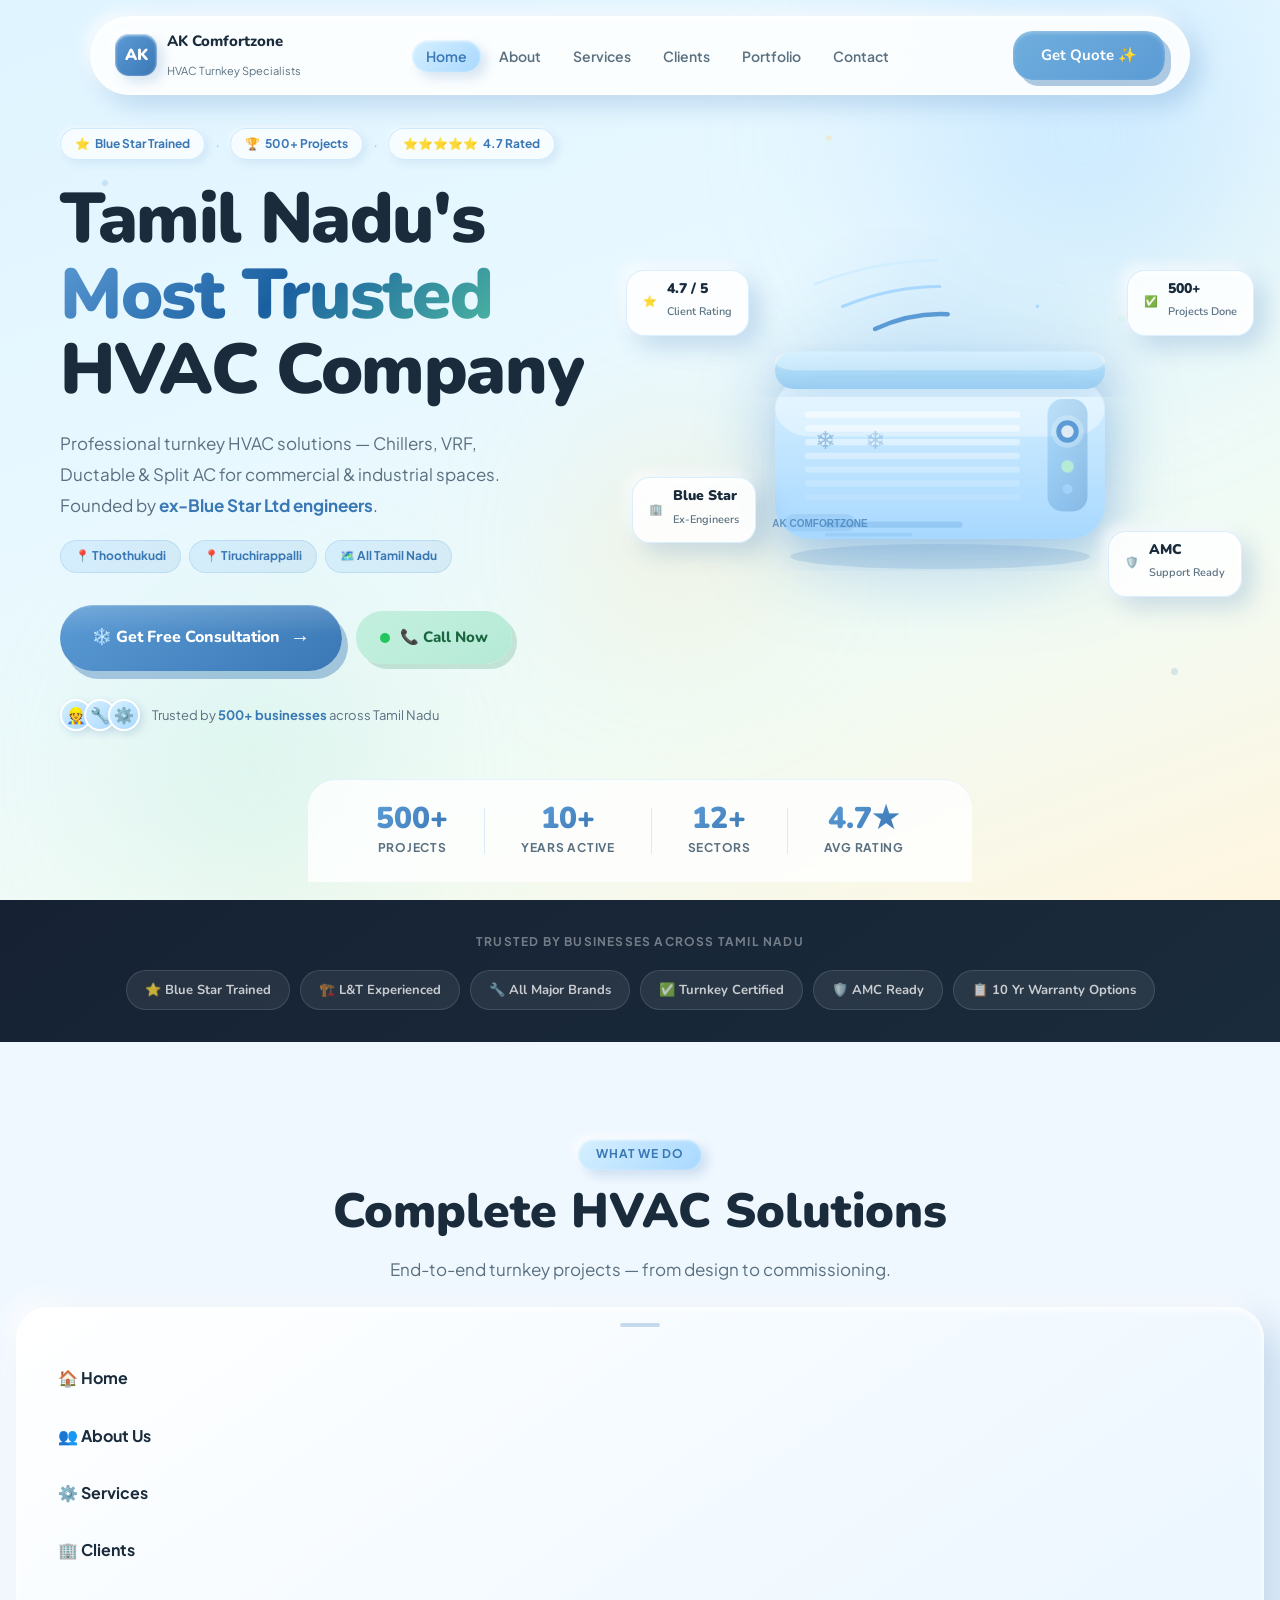
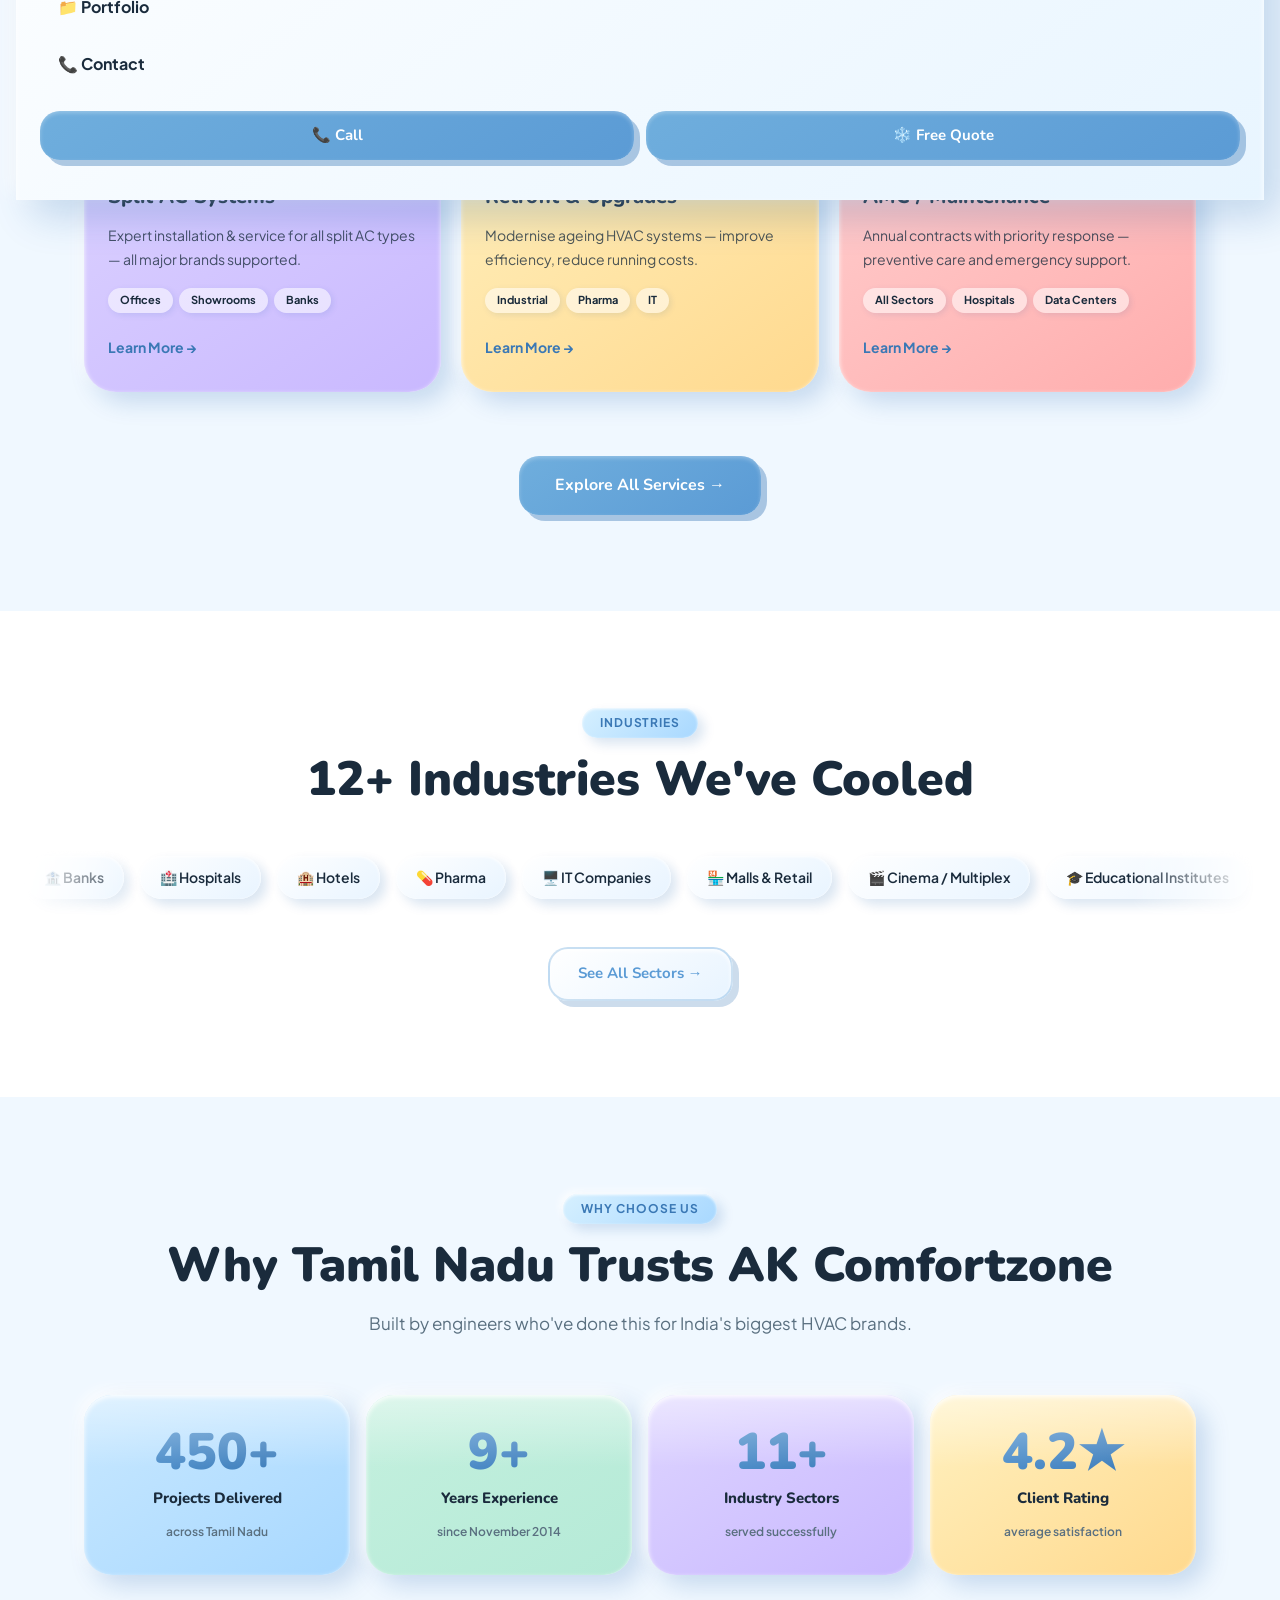
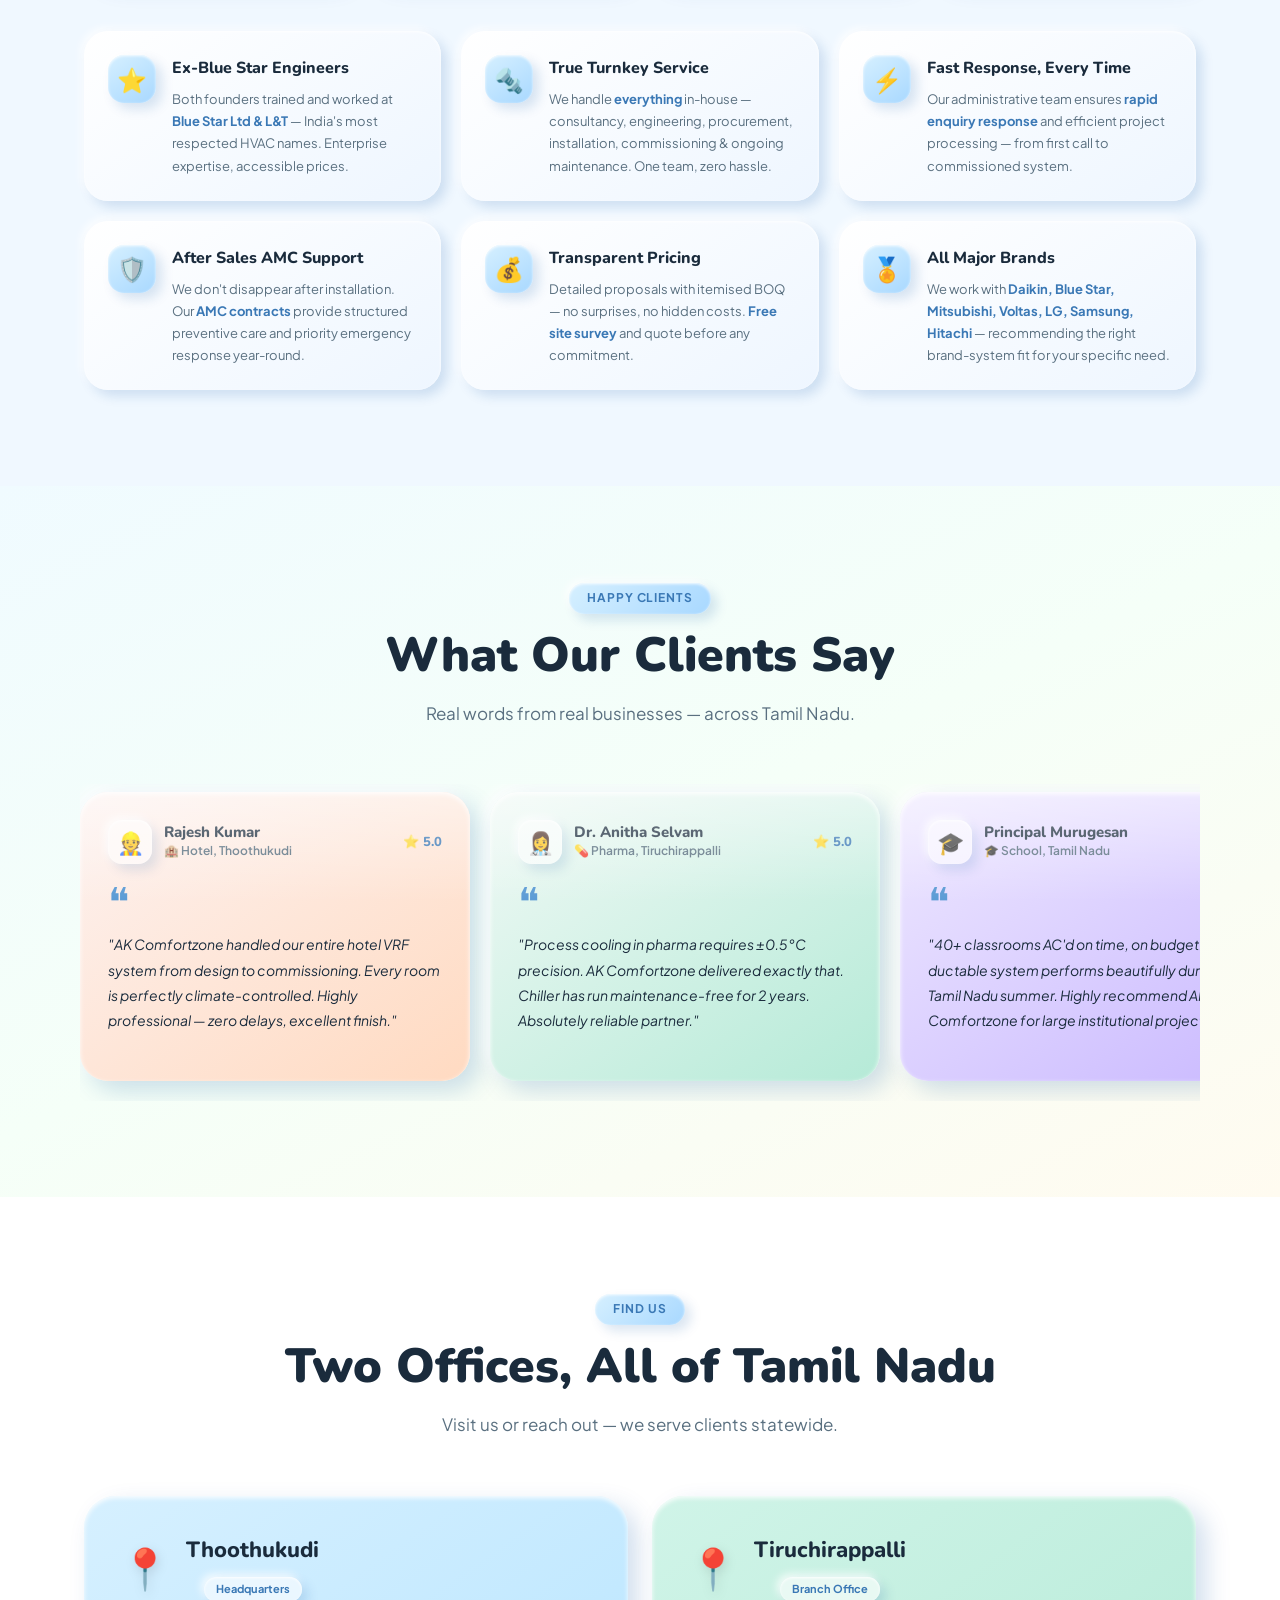
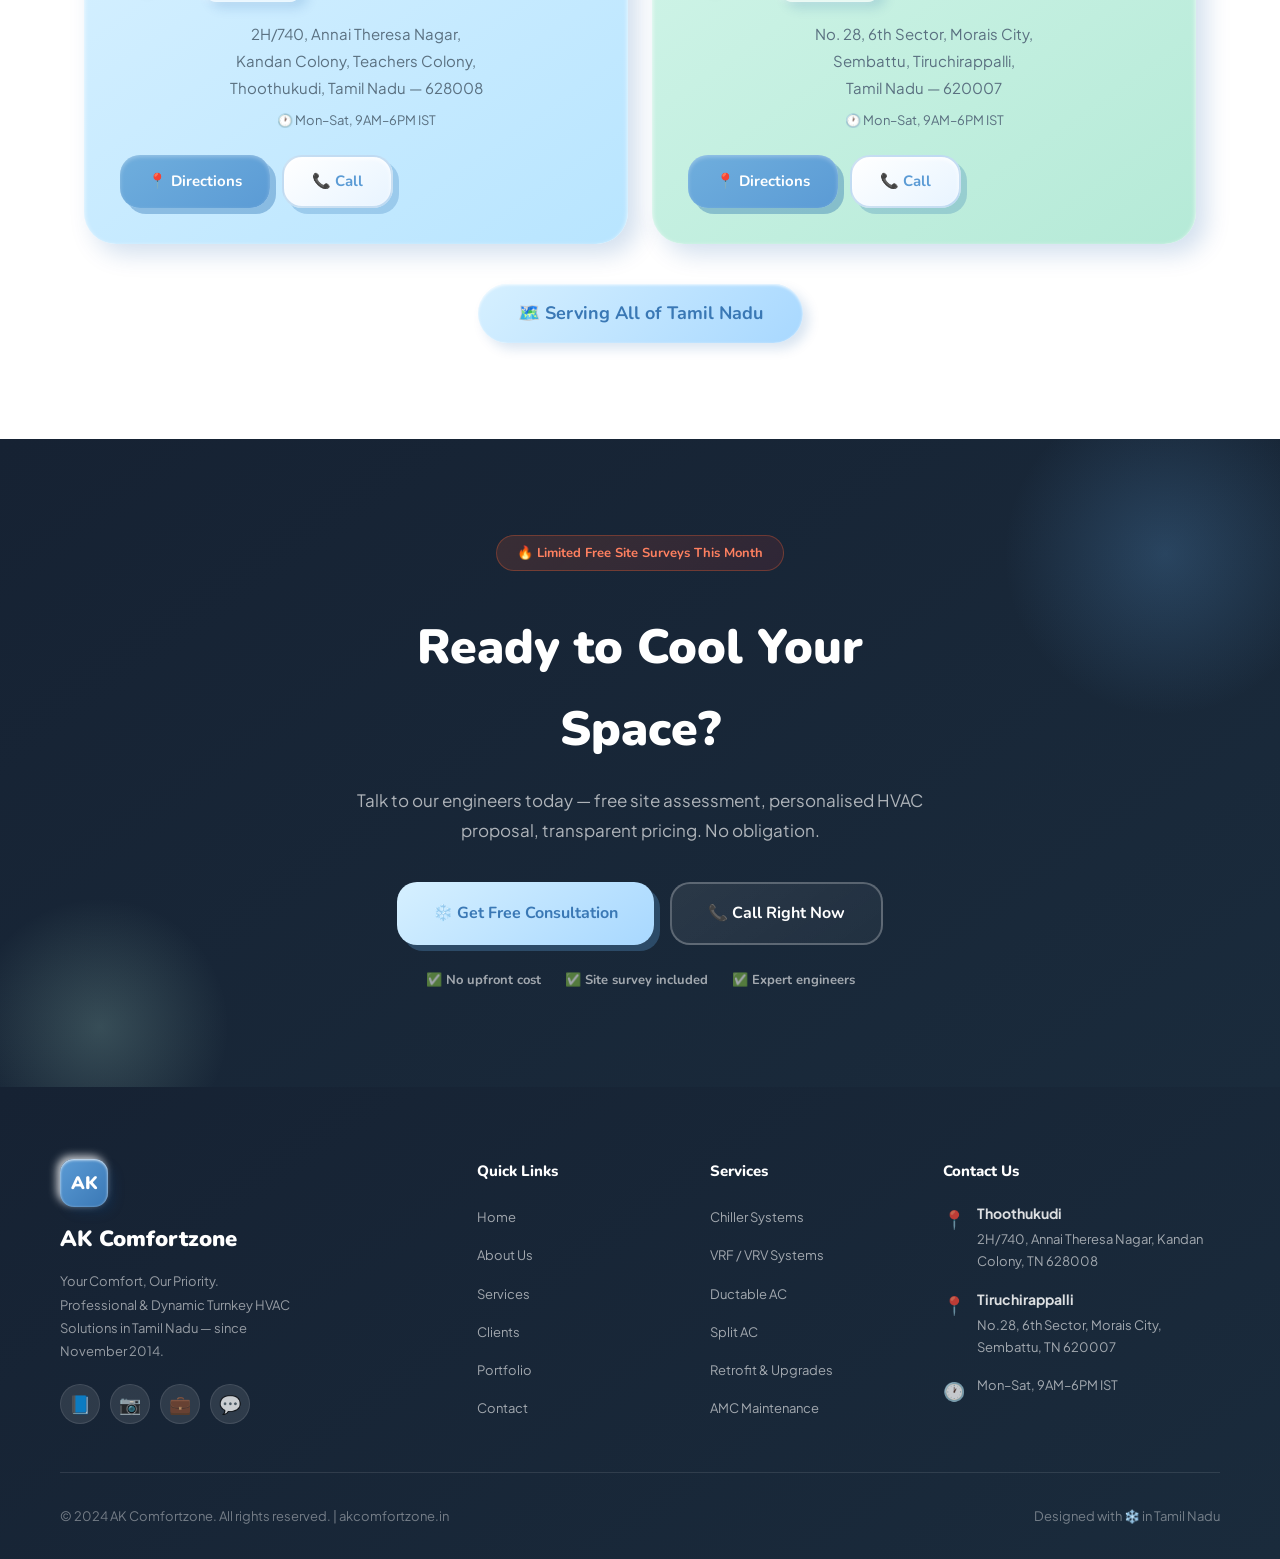
==== index.html @ 8f6b6464 "Initial commit - AK Comfort Zone website" ====
<!DOCTYPE html>
<html lang="en">
<head>
  <meta charset="UTF-8"/>
  <meta name="viewport" content="width=device-width, initial-scale=1.0"/>
  <meta name="description" content="AK Comfortzone — Tamil Nadu's #1 HVAC turnkey specialists. VRF, Chillers, Ductable & Split AC. Founded by ex-Blue Star engineers. 500+ projects, 4.7★ rated."/>
  <meta name="keywords" content="HVAC, VRF, Chiller, Ductable AC, Split AC, Turnkey HVAC, Tamil Nadu, Thoothukudi, Tiruchirappalli, AK Comfortzone"/>
  <meta name="robots" content="index, follow"/>
  <meta property="og:title" content="AK Comfortzone — Tamil Nadu's #1 HVAC Turnkey Specialists"/>
  <meta property="og:description" content="500+ projects, ex-Blue Star engineers, 4.7★ rated. VRF, Chillers, Ductable & Split AC across Tamil Nadu."/>
  <meta property="og:type" content="website"/>
  <title>AK Comfortzone — Your Comfort, Our Priority | HVAC Specialists Tamil Nadu</title>
  <link rel="icon" type="image/png" href="assets/favicon.png"/>
  <link rel="apple-touch-icon" href="assets/favicon.png"/>
  <link rel="preconnect" href="https://fonts.googleapis.com"/>
  <link rel="preconnect" href="https://fonts.gstatic.com" crossorigin/>
  <link href="https://fonts.googleapis.com/css2?family=Nunito:wght@700;800;900&family=Plus+Jakarta+Sans:wght@400;500;600;700&display=swap" rel="stylesheet"/>
  <link rel="stylesheet" href="css/clay.css"/>
  <link rel="stylesheet" href="css/animations.css"/>
  <link rel="stylesheet" href="css/style.css"/>
  <link rel="stylesheet" href="css/home.css"/>
</head>
<body style="overflow-x:hidden;">

<!-- ══════════════════════════════════════════
     MOBILE STICKY CTA BAR (bottom)
════════════════════════════════════════════ -->
<div class="sticky-cta-bar" id="stickyCTABar" aria-label="Quick contact options">
  <a href="tel:+919876543210" class="sticky-btn sticky-call" id="sticky-call">
    <span class="sticky-btn-icon">📞</span>
    <span class="sticky-btn-text">Call Now</span>
  </a>
  <a href="https://wa.me/918754424085" target="_blank" rel="noopener" class="sticky-btn sticky-whatsapp" id="sticky-wa">
    <span class="sticky-btn-icon">💬</span>
    <span class="sticky-btn-text">WhatsApp</span>
  </a>
  <a href="contact.html" class="sticky-btn sticky-quote" id="sticky-quote">
    <span class="sticky-btn-icon">❄️</span>
    <span class="sticky-btn-text">Free Quote</span>
  </a>
</div>

<!-- DRAWER OVERLAY -->
<div id="drawerOverlay" style="display:none;position:fixed;inset:0;background:rgba(0,0,0,0.45);backdrop-filter:blur(4px);z-index:998;"></div>

<!-- MOBILE DRAWER -->
<div id="mobileDrawer" class="mobile-drawer" role="dialog" aria-modal="true" aria-label="Site navigation">
  <div class="drawer-handle"></div>
  <nav aria-label="Mobile navigation">
    <a href="index.html">🏠 Home</a>
    <a href="about.html">👥 About Us</a>
    <a href="services.html">⚙️ Services</a>
    <a href="clients.html">🏢 Clients</a>
    <a href="portfolio.html">📁 Portfolio</a>
    <a href="contact.html">📞 Contact</a>
  </nav>
  <div class="drawer-cta-row">
    <a href="tel:+919876543210" class="clay-btn" style="flex:1;justify-content:center;">📞 Call</a>
    <a href="contact.html" class="clay-btn clay-btn-primary" style="flex:1;justify-content:center;">❄️ Free Quote</a>
  </div>
</div>

<!-- NAVBAR -->
<header role="banner">
  <nav id="navbar" aria-label="Main navigation">
    <a href="index.html" class="nav-logo" aria-label="AK Comfortzone Home">
      <div class="nav-logo-mark" aria-hidden="true">AK</div>
      <div class="nav-logo-text">
        <strong>AK Comfortzone</strong>
        <span>HVAC Turnkey Specialists</span>
      </div>
    </a>
    <ul class="nav-links" role="list">
      <li><a href="index.html" class="active">Home</a></li>
      <li><a href="about.html">About</a></li>
      <li><a href="services.html">Services</a></li>
      <li><a href="clients.html">Clients</a></li>
      <li><a href="portfolio.html">Portfolio</a></li>
      <li><a href="contact.html">Contact</a></li>
    </ul>
    <div class="nav-cta">
      <a href="tel:+919876543210" class="clay-btn clay-btn-outline nav-call-btn" id="nav-call-btn">📞 Call Us</a>
      <a href="contact.html" class="clay-btn" id="nav-quote-btn">Get Quote ✨</a>
      <button class="hamburger" id="hamburger" aria-label="Open navigation" aria-expanded="false">
        <span></span><span></span><span></span>
      </button>
    </div>
  </nav>
</header>

<main id="main-content">

<!-- ══════════════════════════════════════════
     HERO — Full Screen, High Impact
════════════════════════════════════════════ -->
<section id="hero" aria-labelledby="hero-heading">

  <!-- Animated gradient blobs -->
  <div class="hero-blobs" aria-hidden="true">
    <div class="hero-blob-1"></div>
    <div class="hero-blob-2"></div>
    <div class="hero-blob-3"></div>
  </div>

  <!-- Particle dots decoration -->
  <div class="hero-dots" aria-hidden="true">
    <span></span><span></span><span></span>
    <span></span><span></span><span></span>
  </div>

  <div class="hero-inner">
    <!-- LEFT -->
    <div class="hero-left">

      <!-- Trust badge strip -->
      <div class="hero-trust-strip">
        <div class="trust-badge">⭐ <span>Blue Star Trained</span></div>
        <div class="trust-separator">·</div>
        <div class="trust-badge">🏆 <span>500+ Projects</span></div>
        <div class="trust-separator">·</div>
        <div class="trust-badge">⭐⭐⭐⭐⭐ <span>4.7 Rated</span></div>
      </div>

      <h1 class="hero-title" id="hero-heading">
        Tamil Nadu's<br>
        <span class="hero-title-accent">Most Trusted</span><br>
        HVAC Company
      </h1>

      <p class="hero-sub">
        Professional turnkey HVAC solutions — Chillers, VRF, Ductable &amp; Split AC for
        commercial &amp; industrial spaces. Founded by <strong>ex-Blue Star Ltd engineers</strong>.
      </p>

      <!-- Location chips -->
      <div class="hero-location-chips">
        <span class="loc-chip">📍 Thoothukudi</span>
        <span class="loc-chip">📍 Tiruchirappalli</span>
        <span class="loc-chip">🗺️ All Tamil Nadu</span>
      </div>

      <!-- CTA buttons -->
      <div class="hero-actions">
        <a href="contact.html" class="hero-cta-primary" id="hero-cta-main">
          <span>❄️ Get Free Consultation</span>
          <span class="cta-arrow">→</span>
        </a>
        <a href="tel:+919876543210" class="hero-cta-call" id="hero-cta-call">
          <span class="call-pulse"></span>
          📞 Call Now
        </a>
      </div>

      <!-- Micro social proof -->
      <div class="hero-social-proof">
        <div class="proof-avatars" aria-hidden="true">
          <span>👷</span><span>🔧</span><span>⚙️</span>
        </div>
        <p>Trusted by <strong>500+ businesses</strong> across Tamil Nadu</p>
      </div>

    </div>

    <!-- RIGHT: SVG AC Illustration + floating cards -->
    <div class="hero-right" role="img" aria-label="HVAC AC unit illustration">

      <!-- Floating trust cards -->
      <div class="hero-float-card fc-1" aria-hidden="true">
        <span class="fc-icon">⭐</span>
        <div>
          <strong>4.7 / 5</strong>
          <span>Client Rating</span>
        </div>
      </div>
      <div class="hero-float-card fc-2" aria-hidden="true">
        <span class="fc-icon">✅</span>
        <div>
          <strong>500+</strong>
          <span>Projects Done</span>
        </div>
      </div>
      <div class="hero-float-card fc-3" aria-hidden="true">
        <span class="fc-icon">🏢</span>
        <div>
          <strong>Blue Star</strong>
          <span>Ex-Engineers</span>
        </div>
      </div>
      <div class="hero-float-card fc-4" aria-hidden="true">
        <span class="fc-icon">🛡️</span>
        <div>
          <strong>AMC</strong>
          <span>Support Ready</span>
        </div>
      </div>

      <!-- Central Hero SVG -->
      <div class="hero-illustration-wrap">
        <div class="hero-illustration-glow" aria-hidden="true"></div>
        <svg viewBox="0 0 320 280" xmlns="http://www.w3.org/2000/svg" width="100%" class="hero-svg">
          <defs>
            <linearGradient id="acGrad" x1="0" y1="0" x2="0" y2="1">
              <stop offset="0%" stop-color="#D6F0FF"/>
              <stop offset="100%" stop-color="#A8D8FF"/>
            </linearGradient>
            <linearGradient id="ventGrad" x1="0" y1="0" x2="0" y2="1">
              <stop offset="0%" stop-color="#C0E8FF"/>
              <stop offset="100%" stop-color="#90C8F0"/>
            </linearGradient>
            <linearGradient id="panelGrad" x1="0" y1="0" x2="1" y2="1">
              <stop offset="0%" stop-color="#6fbbf0"/>
              <stop offset="100%" stop-color="#3a78b5"/>
            </linearGradient>
            <filter id="clayShadow" x="-20%" y="-20%" width="140%" height="140%">
              <feDropShadow dx="4" dy="12" stdDeviation="14" flood-color="#5B9BD5" flood-opacity="0.28"/>
            </filter>
            <filter id="glowF">
              <feDropShadow dx="0" dy="0" stdDeviation="8" flood-color="#A8E0FF" flood-opacity="0.6"/>
            </filter>
          </defs>

          <!-- Shadow under unit -->
          <ellipse cx="160" cy="242" rx="120" ry="10" fill="rgba(0,80,160,0.12)"/>

          <!-- Main body -->
          <rect x="28" y="100" width="264" height="128" rx="28" fill="url(#acGrad)" filter="url(#clayShadow)"/>
          <!-- Gloss highlight -->
          <rect x="28" y="100" width="264" height="46" rx="28" fill="rgba(255,255,255,0.38)"/>

          <!-- Vent slats -->
          <rect x="52" y="126" width="172" height="5" rx="2.5" fill="rgba(255,255,255,0.6)"/>
          <rect x="52" y="137" width="172" height="5" rx="2.5" fill="rgba(255,255,255,0.5)"/>
          <rect x="52" y="148" width="172" height="5" rx="2.5" fill="rgba(255,255,255,0.42)"/>
          <rect x="52" y="159" width="172" height="5" rx="2.5" fill="rgba(255,255,255,0.34)"/>
          <rect x="52" y="170" width="172" height="5" rx="2.5" fill="rgba(255,255,255,0.25)"/>
          <rect x="52" y="181" width="172" height="5" rx="2.5" fill="rgba(255,255,255,0.17)"/>
          <rect x="52" y="192" width="172" height="5" rx="2.5" fill="rgba(255,255,255,0.1)"/>

          <!-- Right control panel -->
          <rect x="246" y="116" width="32" height="90" rx="12" fill="url(#panelGrad)" opacity="0.35"/>
          <!-- Power LED ring -->
          <circle cx="262" cy="142" r="13" fill="rgba(255,255,255,0.25)"/>
          <circle cx="262" cy="142" r="9" fill="#5B9BD5" filter="url(#glowF)"/>
          <circle cx="262" cy="142" r="5" fill="white" opacity="0.8"/>
          <!-- Mode LED -->
          <circle cx="262" cy="170" r="5" fill="#B5EAD7" filter="url(#glowF)"/>
          <!-- Fan indicator -->
          <circle cx="262" cy="188" r="4" fill="rgba(168,216,255,0.7)"/>

          <!-- Brand text line -->
          <rect x="68" y="214" width="110" height="5" rx="2.5" fill="rgba(91,155,213,0.28)"/>
          <rect x="68" y="223" width="70" height="3" rx="1.5" fill="rgba(91,155,213,0.18)"/>

          <!-- Top vent bar -->
          <rect x="28" y="78" width="264" height="30" rx="15" fill="url(#ventGrad)" filter="url(#clayShadow)" opacity="0.9"/>
          <rect x="28" y="78" width="264" height="15" rx="15" fill="rgba(255,255,255,0.32)"/>

          <!-- Airflow wind arcs -->
          <path d="M108 60 Q160 36 212 60" stroke="#5B9BD5" stroke-width="3.5" fill="none" stroke-linecap="round" class="wind-1"/>
          <path d="M82 42 Q160 10 238 42"  stroke="#A8D8FF" stroke-width="2.5" fill="none" stroke-linecap="round" class="wind-2"/>
          <path d="M60 24 Q160 -14 260 24" stroke="#D0EEFF" stroke-width="2"   fill="none" stroke-linecap="round" class="wind-3"/>

          <!-- Snowflake icons on slat area -->
          <text x="68"  y="156" font-size="20" text-anchor="middle" font-family="serif" fill="rgba(58,120,181,0.4)">❄</text>
          <text x="108" y="156" font-size="20" text-anchor="middle" font-family="serif" fill="rgba(58,120,181,0.28)">❄</text>

          <!-- Brand badge overlay (bottom-left corner of unit) -->
          <rect x="36" y="208" width="56" height="14" rx="7" fill="rgba(91,155,213,0.18)"/>
          <text x="64" y="218.5" font-size="8" text-anchor="middle" font-family="sans-serif" fill="rgba(58,120,181,0.7)" font-weight="700">AK COMFORTZONE</text>
        </svg>
      </div>
    </div>
  </div>

  <!-- Stats ribbon at bottom of hero -->
  <div class="hero-stats-ribbon" aria-label="Quick stats">
    <div class="stats-ribbon-inner">
      <div class="ribbon-stat">
        <span class="ribbon-num" data-count="500" data-suffix="+">500+</span>
        <span class="ribbon-label">Projects</span>
      </div>
      <div class="ribbon-divider" aria-hidden="true"></div>
      <div class="ribbon-stat">
        <span class="ribbon-num" data-count="10" data-suffix="+">10+</span>
        <span class="ribbon-label">Years Active</span>
      </div>
      <div class="ribbon-divider" aria-hidden="true"></div>
      <div class="ribbon-stat">
        <span class="ribbon-num" data-count="12" data-suffix="+">12+</span>
        <span class="ribbon-label">Sectors</span>
      </div>
      <div class="ribbon-divider" aria-hidden="true"></div>
      <div class="ribbon-stat">
        <span class="ribbon-num" data-count="4.7" data-decimals="1" data-suffix="★">4.7★</span>
        <span class="ribbon-label">Avg Rating</span>
      </div>
    </div>
  </div>
</section>

<!-- ══════════════════════════════════════════
     TRUST BAR — Logos / Certifications
════════════════════════════════════════════ -->
<section id="trust-bar" aria-label="Certifications and trust signals">
  <div class="trust-bar-inner container">
    <p class="trust-bar-label">Trusted by businesses across Tamil Nadu</p>
    <div class="trust-logos">
      <div class="trust-logo-pill">⭐ Blue Star Trained</div>
      <div class="trust-logo-pill">🏗️ L&amp;T Experienced</div>
      <div class="trust-logo-pill">🔧 All Major Brands</div>
      <div class="trust-logo-pill">✅ Turnkey Certified</div>
      <div class="trust-logo-pill">🛡️ AMC Ready</div>
      <div class="trust-logo-pill">📋 10 Yr Warranty Options</div>
    </div>
  </div>
</section>

<!-- ══════════════════════════════════════════
     SERVICES — Swipeable on Mobile
════════════════════════════════════════════ -->
<section id="services" aria-labelledby="services-heading">
  <div class="container text-center">
    <span class="section-label">What We Do</span>
    <h2 class="section-heading" id="services-heading">Complete HVAC Solutions</h2>
    <p class="section-sub">End-to-end turnkey projects — from design to commissioning.</p>
  </div>

  <!-- Swipeable service cards on mobile -->
  <div class="services-scroll-wrap">
    <div class="services-scroll" id="servicesScroll" role="list" aria-label="HVAC services">

      <article class="svc-card svc-1 reveal" role="listitem">
        <div class="svc-icon-wrap">🌡️</div>
        <h3>Chiller Systems</h3>
        <p>Air-cooled &amp; water-cooled chiller plants for large commercial &amp; industrial spaces.</p>
        <div class="svc-tags"><span>Pharma</span><span>Hotels</span><span>Industrial</span></div>
        <a href="services.html#chillers" class="svc-link">Learn More →</a>
      </article>

      <article class="svc-card svc-2 reveal reveal-delay-1" role="listitem">
        <div class="svc-icon-wrap">🌬️</div>
        <h3>VRF / VRV Systems</h3>
        <p>Multi-zone smart cooling with inverter tech — energy-efficient, zone-controlled comfort.</p>
        <div class="svc-tags"><span>Offices</span><span>IT Campuses</span><span>Hotels</span></div>
        <a href="services.html#vrf" class="svc-link">Learn More →</a>
      </article>

      <article class="svc-card svc-3 reveal reveal-delay-2" role="listitem">
        <div class="svc-icon-wrap">💨</div>
        <h3>Ductable AC</h3>
        <p>Central ducted cooling for malls, cinemas, marriage halls and commercial complexes.</p>
        <div class="svc-tags"><span>Malls</span><span>Cinemas</span><span>Halls</span></div>
        <a href="services.html#ductable" class="svc-link">Learn More →</a>
      </article>

      <article class="svc-card svc-4 reveal" role="listitem">
        <div class="svc-icon-wrap">❄️</div>
        <h3>Split AC Systems</h3>
        <p>Expert installation &amp; service for all split AC types — all major brands supported.</p>
        <div class="svc-tags"><span>Offices</span><span>Showrooms</span><span>Banks</span></div>
        <a href="services.html#split" class="svc-link">Learn More →</a>
      </article>

      <article class="svc-card svc-5 reveal reveal-delay-1" role="listitem">
        <div class="svc-icon-wrap">🔧</div>
        <h3>Retrofit &amp; Upgrades</h3>
        <p>Modernise ageing HVAC systems — improve efficiency, reduce running costs.</p>
        <div class="svc-tags"><span>Industrial</span><span>Pharma</span><span>IT</span></div>
        <a href="services.html#retrofit" class="svc-link">Learn More →</a>
      </article>

      <article class="svc-card svc-6 reveal reveal-delay-2" role="listitem">
        <div class="svc-icon-wrap">🛡️</div>
        <h3>AMC / Maintenance</h3>
        <p>Annual contracts with priority response — preventive care and emergency support.</p>
        <div class="svc-tags"><span>All Sectors</span><span>Hospitals</span><span>Data Centers</span></div>
        <a href="services.html#amc" class="svc-link">Learn More →</a>
      </article>

    </div>
    <!-- Mobile scroll dots -->
    <div class="svc-dots" id="svcDots" aria-hidden="true">
      <span class="svc-dot active" data-index="0"></span>
      <span class="svc-dot" data-index="1"></span>
      <span class="svc-dot" data-index="2"></span>
      <span class="svc-dot" data-index="3"></span>
      <span class="svc-dot" data-index="4"></span>
      <span class="svc-dot" data-index="5"></span>
    </div>
  </div>

  <div class="container text-center" style="margin-top:40px;">
    <a href="services.html" class="clay-btn clay-btn-lg" id="services-all-btn">Explore All Services →</a>
  </div>
</section>

<!-- ══════════════════════════════════════════
     SECTORS MARQUEE
════════════════════════════════════════════ -->
<section id="sectors" aria-labelledby="sectors-heading">
  <div class="container text-center">
    <span class="section-label">Industries</span>
    <h2 class="section-heading" id="sectors-heading">12+ Industries We've Cooled</h2>
  </div>
  <div class="sectors-marquee-wrapper" style="margin-top:32px;">
    <div class="sectors-marquee">
      <span class="clay-chip">🏦 Banks</span>
      <span class="clay-chip">🏥 Hospitals</span>
      <span class="clay-chip">🏨 Hotels</span>
      <span class="clay-chip">💊 Pharma</span>
      <span class="clay-chip">🖥️ IT Companies</span>
      <span class="clay-chip">🏪 Malls &amp; Retail</span>
      <span class="clay-chip">🎬 Cinema / Multiplex</span>
      <span class="clay-chip">🎓 Educational Institutes</span>
      <span class="clay-chip">💒 Marriage Halls</span>
      <span class="clay-chip">🏭 Industrial</span>
      <span class="clay-chip">🍽️ Restaurants</span>
      <span class="clay-chip">🏗️ Builders</span>
      <span class="clay-chip">🖧 Data Centers</span>
      <span class="clay-chip">🥛 Dairies</span>
      <span class="clay-chip">🛒 Showrooms</span>
      <!-- duplicate -->
      <span class="clay-chip">🏦 Banks</span>
      <span class="clay-chip">🏥 Hospitals</span>
      <span class="clay-chip">🏨 Hotels</span>
      <span class="clay-chip">💊 Pharma</span>
      <span class="clay-chip">🖥️ IT Companies</span>
      <span class="clay-chip">🏪 Malls &amp; Retail</span>
      <span class="clay-chip">🎬 Cinema / Multiplex</span>
      <span class="clay-chip">🎓 Educational Institutes</span>
      <span class="clay-chip">💒 Marriage Halls</span>
      <span class="clay-chip">🏭 Industrial</span>
      <span class="clay-chip">🍽️ Restaurants</span>
      <span class="clay-chip">🏗️ Builders</span>
      <span class="clay-chip">🖧 Data Centers</span>
      <span class="clay-chip">🥛 Dairies</span>
      <span class="clay-chip">🛒 Showrooms</span>
    </div>
  </div>
  <div class="container text-center" style="margin-top:32px;">
    <a href="clients.html" class="clay-btn clay-btn-outline" id="sectors-all-btn">See All Sectors →</a>
  </div>
</section>

<!-- ══════════════════════════════════════════
     WHY US — Bold Stats + Reasons
════════════════════════════════════════════ -->
<section id="why-us" aria-labelledby="why-heading">
  <div class="container">
    <div class="text-center">
      <span class="section-label">Why Choose Us</span>
      <h2 class="section-heading" id="why-heading">Why Tamil Nadu Trusts AK Comfortzone</h2>
      <p class="section-sub">Built by engineers who've done this for India's biggest HVAC brands.</p>
    </div>

    <!-- Big counters row -->
    <div class="why-counters" role="list">
      <div class="why-count-card reveal" role="listitem">
        <span class="wcc-num" data-count="500" data-suffix="+">500+</span>
        <span class="wcc-title">Projects Delivered</span>
        <span class="wcc-sub">across Tamil Nadu</span>
      </div>
      <div class="why-count-card reveal reveal-delay-1" role="listitem">
        <span class="wcc-num" data-count="10" data-suffix="+">10+</span>
        <span class="wcc-title">Years Experience</span>
        <span class="wcc-sub">since November 2014</span>
      </div>
      <div class="why-count-card reveal reveal-delay-2" role="listitem">
        <span class="wcc-num" data-count="12" data-suffix="+">12+</span>
        <span class="wcc-title">Industry Sectors</span>
        <span class="wcc-sub">served successfully</span>
      </div>
      <div class="why-count-card reveal reveal-delay-3" role="listitem">
        <span class="wcc-num" data-count="4.7" data-decimals="1" data-suffix="★">4.7★</span>
        <span class="wcc-title">Client Rating</span>
        <span class="wcc-sub">average satisfaction</span>
      </div>
    </div>

    <!-- Reasons grid -->
    <div class="why-reasons-grid">

      <div class="why-reason reveal">
        <div class="wr-icon-wrap">⭐</div>
        <div class="wr-body">
          <h3>Ex-Blue Star Engineers</h3>
          <p>Both founders trained and worked at <strong>Blue Star Ltd &amp; L&amp;T</strong> — India's most respected HVAC names. Enterprise expertise, accessible prices.</p>
        </div>
      </div>

      <div class="why-reason reveal reveal-delay-1">
        <div class="wr-icon-wrap">🔩</div>
        <div class="wr-body">
          <h3>True Turnkey Service</h3>
          <p>We handle <strong>everything</strong> in-house — consultancy, engineering, procurement, installation, commissioning &amp; ongoing maintenance. One team, zero hassle.</p>
        </div>
      </div>

      <div class="why-reason reveal reveal-delay-2">
        <div class="wr-icon-wrap">⚡</div>
        <div class="wr-body">
          <h3>Fast Response, Every Time</h3>
          <p>Our administrative team ensures <strong>rapid enquiry response</strong> and efficient project processing — from first call to commissioned system.</p>
        </div>
      </div>

      <div class="why-reason reveal">
        <div class="wr-icon-wrap">🛡️</div>
        <div class="wr-body">
          <h3>After Sales AMC Support</h3>
          <p>We don't disappear after installation. Our <strong>AMC contracts</strong> provide structured preventive care and priority emergency response year-round.</p>
        </div>
      </div>

      <div class="why-reason reveal reveal-delay-1">
        <div class="wr-icon-wrap">💰</div>
        <div class="wr-body">
          <h3>Transparent Pricing</h3>
          <p>Detailed proposals with itemised BOQ — no surprises, no hidden costs. <strong>Free site survey</strong> and quote before any commitment.</p>
        </div>
      </div>

      <div class="why-reason reveal reveal-delay-2">
        <div class="wr-icon-wrap">🏅</div>
        <div class="wr-body">
          <h3>All Major Brands</h3>
          <p>We work with <strong>Daikin, Blue Star, Mitsubishi, Voltas, LG, Samsung, Hitachi</strong> — recommending the right brand-system fit for your specific need.</p>
        </div>
      </div>

    </div>
  </div>
</section>

<!-- ══════════════════════════════════════════
     TESTIMONIALS — Mobile Carousel
════════════════════════════════════════════ -->
<section id="testimonials" aria-labelledby="testi-heading">
  <div class="container text-center">
    <span class="section-label">Happy Clients</span>
    <h2 class="section-heading" id="testi-heading">What Our Clients Say</h2>
    <p class="section-sub">Real words from real businesses — across Tamil Nadu.</p>
  </div>

  <div class="container">
    <div class="testimonials-scroll" id="testiScroll" role="list" aria-label="Client testimonials">

      <article class="testi-card reveal" role="listitem">
        <div class="testi-top">
          <div class="testi-avatar">👷</div>
          <div>
            <strong class="testi-name">Rajesh Kumar</strong>
            <span class="testi-role">🏨 Hotel, Thoothukudi</span>
          </div>
          <div class="testi-rating">⭐ 5.0</div>
        </div>
        <span class="testi-quote-mark" aria-hidden="true">❝</span>
        <p class="testi-text">"AK Comfortzone handled our entire hotel VRF system from design to commissioning. Every room is perfectly climate-controlled. Highly professional — zero delays, excellent finish."</p>
      </article>

      <article class="testi-card reveal reveal-delay-1" role="listitem">
        <div class="testi-top">
          <div class="testi-avatar">👩‍⚕️</div>
          <div>
            <strong class="testi-name">Dr. Anitha Selvam</strong>
            <span class="testi-role">💊 Pharma, Tiruchirappalli</span>
          </div>
          <div class="testi-rating">⭐ 5.0</div>
        </div>
        <span class="testi-quote-mark" aria-hidden="true">❝</span>
        <p class="testi-text">"Process cooling in pharma requires ±0.5°C precision. AK Comfortzone delivered exactly that. Chiller has run maintenance-free for 2 years. Absolutely reliable partner."</p>
      </article>

      <article class="testi-card reveal reveal-delay-2" role="listitem">
        <div class="testi-top">
          <div class="testi-avatar">🎓</div>
          <div>
            <strong class="testi-name">Principal Murugesan</strong>
            <span class="testi-role">🎓 School, Tamil Nadu</span>
          </div>
          <div class="testi-rating">⭐ 5.0</div>
        </div>
        <span class="testi-quote-mark" aria-hidden="true">❝</span>
        <p class="testi-text">"40+ classrooms AC'd on time, on budget. The ductable system performs beautifully during peak Tamil Nadu summer. Highly recommend AK Comfortzone for large institutional projects."</p>
      </article>

      <article class="testi-card reveal" role="listitem">
        <div class="testi-top">
          <div class="testi-avatar">💻</div>
          <div>
            <strong class="testi-name">Gopal Krishnan</strong>
            <span class="testi-role">🖧 Data Center, Trichy</span>
          </div>
          <div class="testi-rating">⭐ 5.0</div>
        </div>
        <span class="testi-quote-mark" aria-hidden="true">❝</span>
        <p class="testi-text">"Server rooms need 24/7 reliability. AK Comfortzone's N+1 precision cooling has maintained 22°C for 18 months without a single anomaly. Their AMC team is always just a call away."</p>
      </article>

      <article class="testi-card reveal reveal-delay-1" role="listitem">
        <div class="testi-top">
          <div class="testi-avatar">🏦</div>
          <div>
            <strong class="testi-name">Priya Radhakrishnan</strong>
            <span class="testi-role">🏦 Banking, Thoothukudi</span>
          </div>
          <div class="testi-rating">⭐ 5.0</div>
        </div>
        <span class="testi-quote-mark" aria-hidden="true">❝</span>
        <p class="testi-text">"6 bank branches handled seamlessly. Consistent quality across all locations — their Blue Star pedigree really shows. The response time for service calls is excellent."</p>
      </article>

    </div>

    <p class="testi-swipe-hint" aria-hidden="true">← Swipe to see more →</p>
    <div class="testi-dots" id="testiDots" aria-hidden="true">
      <span class="testi-dot active" data-index="0"></span>
      <span class="testi-dot" data-index="1"></span>
      <span class="testi-dot" data-index="2"></span>
      <span class="testi-dot" data-index="3"></span>
      <span class="testi-dot" data-index="4"></span>
    </div>
  </div>
</section>

<!-- ══════════════════════════════════════════
     LOCATIONS
════════════════════════════════════════════ -->
<section id="locations" aria-labelledby="locations-heading">
  <div class="container">
    <div class="text-center">
      <span class="section-label">Find Us</span>
      <h2 class="section-heading" id="locations-heading">Two Offices, All of Tamil Nadu</h2>
      <p class="section-sub">Visit us or reach out — we serve clients statewide.</p>
    </div>
    <div class="locations-grid">
      <div class="location-card reveal">
        <div class="loc-card-head">
          <span class="loc-icon-lg" aria-hidden="true">📍</span>
          <div>
            <h3>Thoothukudi</h3>
            <span class="loc-badge">Headquarters</span>
          </div>
        </div>
        <p class="location-address">2H/740, Annai Theresa Nagar,<br>Kandan Colony, Teachers Colony,<br>Thoothukudi, Tamil Nadu — 628008</p>
        <p class="location-hours">🕐 Mon–Sat, 9AM–6PM IST</p>
        <div class="loc-card-actions">
          <a href="https://maps.google.com/?q=Thoothukudi,Tamil+Nadu+628008" target="_blank" rel="noopener noreferrer" class="clay-btn" id="map-thoothukudi">📍 Directions</a>
          <a href="tel:+919876543210" class="clay-btn clay-btn-outline" id="call-thoothukudi">📞 Call</a>
        </div>
      </div>
      <div class="location-card reveal reveal-delay-1">
        <div class="loc-card-head">
          <span class="loc-icon-lg" aria-hidden="true">📍</span>
          <div>
            <h3>Tiruchirappalli</h3>
            <span class="loc-badge">Branch Office</span>
          </div>
        </div>
        <p class="location-address">No. 28, 6th Sector, Morais City,<br>Sembattu, Tiruchirappalli,<br>Tamil Nadu — 620007</p>
        <p class="location-hours">🕐 Mon–Sat, 9AM–6PM IST</p>
        <div class="loc-card-actions">
          <a href="https://maps.google.com/?q=Sembattu,Tiruchirappalli,Tamil+Nadu" target="_blank" rel="noopener noreferrer" class="clay-btn" id="map-trichy">📍 Directions</a>
          <a href="tel:+919876543210" class="clay-btn clay-btn-outline" id="call-trichy">📞 Call</a>
        </div>
      </div>
    </div>
    <div class="location-serving-wrap reveal">
      <span class="location-serving">🗺️ Serving All of Tamil Nadu</span>
    </div>
  </div>
</section>

<!-- ══════════════════════════════════════════
     FINAL CTA — HIGH CONVERTING
════════════════════════════════════════════ -->
<section id="cta-banner" aria-label="Get a free HVAC consultation">
  <div class="blob-1" aria-hidden="true"></div>
  <div class="blob-2" aria-hidden="true"></div>
  <div class="inner">
    <div class="cta-urgency-badge">🔥 Limited Free Site Surveys This Month</div>
    <h2>Ready to Cool Your Space?</h2>
    <p>Talk to our engineers today — free site assessment, personalised HVAC proposal, transparent pricing. No obligation.</p>
    <div class="cta-actions">
      <a href="contact.html" class="clay-btn clay-btn-lg cta-primary-btn" id="final-cta-main">
        ❄️ Get Free Consultation
      </a>
      <a href="tel:+919876543210" class="clay-btn clay-btn-lg clay-btn-dark-outline" id="final-cta-call">
        📞 Call Right Now
      </a>
    </div>
    <div class="cta-trust-row">
      <span>✅ No upfront cost</span>
      <span>✅ Site survey included</span>
      <span>✅ Expert engineers</span>
    </div>
  </div>
</section>

</main>

<!-- FOOTER -->
<footer id="footer" role="contentinfo">
  <div class="footer-inner">
    <div class="footer-top">
      <div class="footer-brand">
        <div class="nav-logo-mark" style="width:48px;height:48px;font-size:18px;border-radius:14px;margin-bottom:14px;" aria-hidden="true">AK</div>
        <div class="footer-brand-name">AK Comfortzone</div>
        <p class="footer-tagline">Your Comfort, Our Priority.<br>Professional &amp; Dynamic Turnkey HVAC Solutions in Tamil Nadu — since November 2014.</p>
        <div class="footer-socials" aria-label="Social media links">
          <a href="#" class="social-btn" aria-label="Facebook">📘</a>
          <a href="#" class="social-btn" aria-label="Instagram">📷</a>
          <a href="#" class="social-btn" aria-label="LinkedIn">💼</a>
          <a href="https://wa.me/918754424085" class="social-btn" aria-label="WhatsApp" target="_blank" rel="noopener">💬</a>
        </div>
      </div>
      <div class="footer-col">
        <h4>Quick Links</h4>
        <ul>
          <li><a href="index.html">Home</a></li>
          <li><a href="about.html">About Us</a></li>
          <li><a href="services.html">Services</a></li>
          <li><a href="clients.html">Clients</a></li>
          <li><a href="portfolio.html">Portfolio</a></li>
          <li><a href="contact.html">Contact</a></li>
        </ul>
      </div>
      <div class="footer-col">
        <h4>Services</h4>
        <ul>
          <li><a href="services.html#chillers">Chiller Systems</a></li>
          <li><a href="services.html#vrf">VRF / VRV Systems</a></li>
          <li><a href="services.html#ductable">Ductable AC</a></li>
          <li><a href="services.html#split">Split AC</a></li>
          <li><a href="services.html#retrofit">Retrofit &amp; Upgrades</a></li>
          <li><a href="services.html#amc">AMC Maintenance</a></li>
        </ul>
      </div>
      <div class="footer-col">
        <h4>Contact Us</h4>
        <div class="footer-contact-item">
          <span class="contact-icon" aria-hidden="true">📍</span>
          <p><strong>Thoothukudi</strong>2H/740, Annai Theresa Nagar, Kandan Colony, TN 628008</p>
        </div>
        <div class="footer-contact-item">
          <span class="contact-icon" aria-hidden="true">📍</span>
          <p><strong>Tiruchirappalli</strong>No.28, 6th Sector, Morais City, Sembattu, TN 620007</p>
        </div>
        <div class="footer-contact-item">
          <span class="contact-icon" aria-hidden="true">🕐</span>
          <p>Mon–Sat, 9AM–6PM IST</p>
        </div>
      </div>
    </div>
    <div class="footer-bottom">
      <p>© 2024 AK Comfortzone. All rights reserved. | akcomfortzone.in</p>
      <p class="footer-love">Designed with <span>❄️</span> in Tamil Nadu</p>
    </div>
  </div>
</footer>

<script src="js/main.js" defer></script>
<script src="js/counter.js" defer></script>
</body>
</html>
---- css/clay.css ----
/* =====================================================
   AK COMFORTZONE — CLAY.CSS
   Claymorphism Design System
   ===================================================== */

@import url('https://fonts.googleapis.com/css2?family=Nunito:wght@400;600;700;800;900&family=Plus+Jakarta+Sans:wght@400;500;600;700&display=swap');

/* ── CSS Variables ─────────────────────────────────── */
:root {
  /* Brand Colors */
  --clay-sky:        #A8D8FF;
  --clay-ice:        #D6F0FF;
  --clay-mint:       #B5EAD7;
  --clay-snow:       #FFFFFF;
  --clay-storm:      #5B9BD5;
  --clay-frost:      #EBF5FF;
  --clay-deep:       #3A78B5;

  /* Accent Colors */
  --clay-sunshine:   #FFD98E;
  --clay-coral:      #FFADAD;
  --clay-lavender:   #C9B8FF;
  --clay-peach:      #FFDAC1;

  /* Text */
  --text-dark:       #1A2B3C;
  --text-muted:      #5A7080;
  --text-light:      #FFFFFF;

  /* Background */
  --bg-page:         #EBF5FF;
  --bg-section-alt:  #F0F8FF;

  /* Shadows */
  --clay-shadow-sm:
    6px 6px 12px rgba(0,80,160,0.15),
    -3px -3px 8px rgba(255,255,255,0.8),
    inset 0 1px 3px rgba(255,255,255,0.9);

  --clay-shadow-md:
    10px 10px 24px rgba(0,80,160,0.18),
    -5px -5px 14px rgba(255,255,255,0.85),
    inset 0 2px 5px rgba(255,255,255,0.9);

  --clay-shadow-lg:
    16px 16px 40px rgba(0,80,160,0.2),
    -8px -8px 20px rgba(255,255,255,0.9),
    inset 0 3px 6px rgba(255,255,255,0.95);

  /* Radius */
  --r-pill:    999px;
  --r-card:    32px;
  --r-section: 48px;
  --r-btn:     20px;
  --r-input:   18px;

  /* Fonts */
  --font-display: 'Nunito', sans-serif;
  --font-body:    'Plus Jakarta Sans', sans-serif;
}

/* ── Reset ─────────────────────────────────────────── */
*, *::before, *::after { box-sizing: border-box; margin: 0; padding: 0; }
html { scroll-behavior: smooth; }

body {
  font-family: var(--font-body);
  background: var(--bg-page);
  color: var(--text-dark);
  line-height: 1.7;
  overflow-x: hidden;
}

img, svg { display: block; max-width: 100%; }
a { text-decoration: none; color: inherit; }

/* ── Clay Button ───────────────────────────────────── */
.clay-btn {
  display: inline-flex;
  align-items: center;
  gap: 8px;
  padding: 12px 28px;
  border-radius: var(--r-btn);
  border: none;
  font-family: var(--font-display);
  font-weight: 700;
  font-size: 15px;
  background: linear-gradient(145deg, #6FAEDD, var(--clay-storm));
  color: var(--text-light);
  cursor: pointer;
  transition: transform 0.15s ease, box-shadow 0.15s ease;
  box-shadow:
    6px 6px 0px rgba(0,80,160,0.3),
    inset 0 2px 4px rgba(255,255,255,0.3);
  white-space: nowrap;
}
.clay-btn:hover {
  transform: translateY(-3px);
  box-shadow:
    8px 10px 0px rgba(0,80,160,0.3),
    inset 0 2px 4px rgba(255,255,255,0.3);
}
.clay-btn:active {
  transform: translateY(2px) scale(0.97);
  box-shadow:
    2px 2px 0px rgba(0,80,160,0.3),
    inset 0 2px 4px rgba(255,255,255,0.3);
}
.clay-btn-lg {
  padding: 16px 36px;
  font-size: 16px;
}
.clay-btn-outline {
  background: linear-gradient(145deg, #ffffff, #e8f4ff);
  color: var(--clay-storm);
  box-shadow:
    6px 6px 0px rgba(0,80,160,0.2),
    inset 0 2px 4px rgba(255,255,255,0.9);
  border: 2px solid rgba(91,155,213,0.3);
}
.clay-btn-outline:hover {
  background: linear-gradient(145deg, #f0f9ff, #d6efff);
}

/* ── Clay Card ─────────────────────────────────────── */
.clay-card {
  background: linear-gradient(145deg, #ffffff, #e8f4ff);
  border-radius: var(--r-card);
  padding: 32px;
  box-shadow: var(--clay-shadow-md);
  transition: transform 0.25s ease, box-shadow 0.25s ease;
}
.clay-card:hover {
  transform: translateY(-6px) scale(1.02);
  box-shadow: var(--clay-shadow-lg);
}

/* ── Clay Badge ────────────────────────────────────── */
.clay-badge {
  display: inline-flex;
  align-items: center;
  gap: 6px;
  padding: 7px 18px;
  border-radius: var(--r-pill);
  font-family: var(--font-display);
  font-weight: 700;
  font-size: 13px;
  background: linear-gradient(135deg, var(--clay-ice), var(--clay-sky));
  color: var(--clay-deep);
  box-shadow: var(--clay-shadow-sm);
}

/* ── Clay Chip ─────────────────────────────────────── */
.clay-chip {
  display: inline-flex;
  align-items: center;
  gap: 6px;
  padding: 10px 20px;
  border-radius: var(--r-pill);
  font-weight: 600;
  font-size: 14px;
  background: linear-gradient(145deg, #ffffff, #e8f4ff);
  color: var(--text-dark);
  box-shadow: var(--clay-shadow-sm);
  white-space: nowrap;
  flex-shrink: 0;
  transition: transform 0.2s ease;
}
.clay-chip:hover { transform: translateY(-2px); }

/* ── Clay Input ────────────────────────────────────── */
.clay-input, .clay-textarea, .clay-select {
  width: 100%;
  padding: 14px 20px;
  border-radius: var(--r-input);
  border: 2px solid transparent;
  background: linear-gradient(145deg, #f0f7ff, #ffffff);
  font-family: var(--font-body);
  font-size: 15px;
  color: var(--text-dark);
  box-shadow:
    inset 4px 4px 10px rgba(0,80,160,0.1),
    inset -3px -3px 8px rgba(255,255,255,0.8);
  transition: all 0.2s ease;
  outline: none;
}
.clay-input:focus, .clay-textarea:focus, .clay-select:focus {
  border-color: var(--clay-storm);
  box-shadow:
    inset 4px 4px 10px rgba(0,80,160,0.12),
    inset -3px -3px 8px rgba(255,255,255,0.8),
    0 0 0 3px rgba(91,155,213,0.2);
  transform: scale(1.01);
}
.clay-textarea { resize: vertical; min-height: 130px; }
---- css/animations.css ----
/* =====================================================
   AK COMFORTZONE — ANIMATIONS.CSS
   ===================================================== */

@keyframes clayFloat {
  0%, 100% { transform: translateY(0px) rotate(0deg); }
  33%       { transform: translateY(-14px) rotate(2deg); }
  66%       { transform: translateY(-7px) rotate(-1deg); }
}

@keyframes blobPulse {
  0%, 100% { transform: scale(1); opacity: 0.7; }
  50%       { transform: scale(1.1); opacity: 1; }
}

@keyframes marqueeScroll {
  from { transform: translateX(0); }
  to   { transform: translateX(-50%); }
}

@keyframes windWave {
  0%        { stroke-dashoffset: 100; opacity: 0; }
  30%, 70%  { opacity: 0.6; }
  100%      { stroke-dashoffset: 0; opacity: 0; }
}

.wind-1 { stroke-dasharray: 60; animation: windWave 2.4s ease-in-out infinite; }
.wind-2 { stroke-dasharray: 80; animation: windWave 2.4s ease-in-out infinite 0.3s; }
.wind-3 { stroke-dasharray: 100; animation: windWave 2.4s ease-in-out infinite 0.6s; }

@keyframes navFadeIn {
  from { opacity: 0; transform: translateY(-20px); }
  to   { opacity: 1; transform: translateY(0); }
}
#navbar { animation: navFadeIn 0.5s ease 0.2s both; }

@media (prefers-reduced-motion: reduce) {
  *, *::before, *::after {
    animation-duration: 0.01ms !important;
    animation-iteration-count: 1 !important;
    transition-duration: 0.01ms !important;
  }
}
---- css/style.css ----
/* =====================================================
   AK COMFORTZONE — STYLE.CSS
   Layout, Sections, Components
   ===================================================== */

/* ── Utilities ─────────────────────────────────────── */
.container    { max-width: 1160px; margin: 0 auto; padding: 0 24px; }
.text-center  { text-align: center; }
.section-label {
  display: inline-block;
  padding: 5px 18px;
  border-radius: 999px;
  font-size: 12px;
  font-weight: 700;
  letter-spacing: 0.08em;
  text-transform: uppercase;
  background: linear-gradient(135deg, var(--clay-ice), var(--clay-sky));
  color: var(--clay-deep);
  margin-bottom: 14px;
  box-shadow: var(--clay-shadow-sm);
}
.section-heading {
  font-family: var(--font-display);
  font-size: clamp(2rem, 4vw, 3rem);
  font-weight: 900;
  color: var(--text-dark);
  line-height: 1.15;
  margin-bottom: 16px;
}
.section-sub {
  font-size: 17px;
  color: var(--text-muted);
  max-width: 580px;
  margin: 0 auto 56px;
  line-height: 1.75;
}
section { padding: 96px 24px; }

/* ── Navigation ────────────────────────────────────── */
header {
  position: fixed;
  top: 16px;
  left: 50%;
  transform: translateX(-50%);
  width: calc(100% - 48px);
  max-width: 1100px;
  z-index: 999;
}
#navbar {
  display: flex;
  align-items: center;
  justify-content: space-between;
  gap: 24px;
  padding: 12px 24px;
  border-radius: 999px;
  background: rgba(255,255,255,0.85);
  backdrop-filter: blur(20px);
  -webkit-backdrop-filter: blur(20px);
  box-shadow: var(--clay-shadow-md);
  border: 1px solid rgba(255,255,255,0.7);
  transition: padding 0.3s ease;
}
#navbar.scrolled { padding: 10px 24px; }
.nav-logo {
  display: flex;
  align-items: center;
  gap: 10px;
  text-decoration: none;
}
.nav-logo-mark {
  width: 42px; height: 42px;
  border-radius: 14px;
  background: linear-gradient(135deg, var(--clay-storm), var(--clay-deep));
  color: white;
  font-family: var(--font-display);
  font-weight: 900;
  font-size: 16px;
  display: flex; align-items: center; justify-content: center;
  box-shadow: var(--clay-shadow-sm);
  flex-shrink: 0;
}
.nav-logo-text strong { font-family: var(--font-display); font-size: 15px; font-weight: 800; color: var(--text-dark); display: block; }
.nav-logo-text span   { font-size: 11px; color: var(--text-muted); }
.nav-links {
  display: flex;
  list-style: none;
  gap: 4px;
  align-items: center;
}
.nav-links a {
  padding: 7px 14px;
  border-radius: 999px;
  font-size: 14px;
  font-weight: 600;
  color: var(--text-muted);
  transition: all 0.2s ease;
}
.nav-links a:hover, .nav-links a.active {
  background: linear-gradient(135deg, var(--clay-ice), var(--clay-sky));
  color: var(--clay-deep);
  box-shadow: var(--clay-shadow-sm);
}
.nav-cta { display: flex; align-items: center; gap: 10px; }

/* Hamburger */
.hamburger {
  display: none;
  flex-direction: column;
  gap: 5px;
  cursor: pointer;
  background: none;
  border: none;
  padding: 8px;
  border-radius: 12px;
}
.hamburger span {
  display: block;
  width: 22px; height: 2px;
  background: var(--text-dark);
  border-radius: 2px;
  transition: all 0.3s ease;
}
.hamburger.open span:nth-child(1) { transform: rotate(45deg) translate(5px, 5px); }
.hamburger.open span:nth-child(2) { opacity: 0; }
.hamburger.open span:nth-child(3) { transform: rotate(-45deg) translate(5px, -5px); }

/* ── Mobile Drawer ─────────────────────────────────── */
.mobile-drawer {
  position: fixed;
  bottom: -100%;
  left: 16px; right: 16px;
  background: linear-gradient(145deg, #ffffff, #e8f5ff);
  border-radius: 32px 32px 0 0;
  padding: 16px 24px 40px;
  z-index: 1000;
  box-shadow: var(--clay-shadow-lg);
  transition: bottom 0.4s cubic-bezier(0.34, 1.56, 0.64, 1);
}
.mobile-drawer.open { bottom: 0; }
.drawer-handle {
  width: 40px; height: 4px;
  background: rgba(0,80,160,0.2);
  border-radius: 999px;
  margin: 0 auto 24px;
}
.mobile-drawer nav { display: flex; flex-direction: column; gap: 4px; }
.mobile-drawer nav a {
  padding: 13px 18px;
  border-radius: 16px;
  font-weight: 700;
  font-size: 16px;
  color: var(--text-dark);
  transition: background 0.2s ease;
}
.mobile-drawer nav a:hover {
  background: linear-gradient(135deg, var(--clay-ice), var(--clay-sky));
}

/* ── Hero ──────────────────────────────────────────── */
#hero {
  min-height: 100vh;
  display: flex;
  align-items: center;
  padding: 120px 24px 80px;
  position: relative;
  overflow: hidden;
  background: linear-gradient(160deg, var(--clay-frost) 0%, #dff0ff 50%, #f0fbf5 100%);
}
.hero-blobs {
  position: absolute;
  inset: 0;
  pointer-events: none;
  z-index: 0;
}
.hero-blob-1, .hero-blob-2, .hero-blob-3 {
  position: absolute;
  border-radius: 50%;
  filter: blur(60px);
  animation: blobPulse 6s ease-in-out infinite;
}
.hero-blob-1 {
  width: 500px; height: 500px;
  background: radial-gradient(circle, rgba(168,216,255,0.5), transparent 70%);
  top: -100px; right: -100px;
  animation-delay: 0s;
}
.hero-blob-2 {
  width: 350px; height: 350px;
  background: radial-gradient(circle, rgba(181,234,215,0.45), transparent 70%);
  bottom: -50px; left: 10%;
  animation-delay: 2s;
}
.hero-blob-3 {
  width: 280px; height: 280px;
  background: radial-gradient(circle, rgba(255,217,142,0.3), transparent 70%);
  top: 40%; left: 40%;
  animation-delay: 4s;
}
.hero-inner {
  position: relative;
  z-index: 1;
  display: grid;
  grid-template-columns: 1fr 1fr;
  gap: 48px;
  align-items: center;
  max-width: 1160px;
  margin: 0 auto;
  width: 100%;
}
.hero-badge { margin-bottom: 24px; }
.hero-title {
  font-family: var(--font-display);
  font-size: clamp(2.8rem, 5.5vw, 4.5rem);
  font-weight: 900;
  line-height: 1.08;
  color: var(--text-dark);
  margin-bottom: 20px;
}
.hero-title .highlight {
  background: linear-gradient(135deg, var(--clay-storm), var(--clay-deep));
  -webkit-background-clip: text;
  -webkit-text-fill-color: transparent;
  background-clip: text;
}
.hero-sub {
  font-size: 17px;
  color: var(--text-muted);
  line-height: 1.8;
  max-width: 480px;
  margin-bottom: 36px;
}
.hero-actions {
  display: flex;
  gap: 16px;
  flex-wrap: wrap;
  margin-bottom: 48px;
}
.hero-stats {
  display: flex;
  gap: 16px;
  flex-wrap: wrap;
}
.stat-card {
  background: linear-gradient(145deg, #ffffff, #e8f4ff);
  border-radius: 20px;
  padding: 14px 20px;
  display: flex;
  flex-direction: column;
  align-items: center;
  min-width: 90px;
  box-shadow: var(--clay-shadow-sm);
  transition: transform 0.2s ease;
}
.stat-card:hover { transform: translateY(-4px); }
.stat-icon { font-size: 22px; margin-bottom: 4px; }
.stat-value {
  font-family: var(--font-display);
  font-size: 20px;
  font-weight: 900;
  color: var(--clay-deep);
  line-height: 1.1;
}
.stat-label { font-size: 11px; color: var(--text-muted); font-weight: 600; }

/* Hero Right */
.hero-right {
  position: relative;
  display: flex;
  align-items: center;
  justify-content: center;
  min-height: 360px;
}
.hero-illustration {
  width: 100%;
  max-width: 340px;
  filter: drop-shadow(0 20px 40px rgba(0,80,160,0.15));
}
.float-badge {
  position: absolute;
  background: linear-gradient(145deg, #ffffff, #e8f4ff);
  border-radius: 999px;
  padding: 10px 18px;
  font-size: 13px;
  font-weight: 700;
  display: flex; align-items: center; gap: 6px;
  box-shadow: var(--clay-shadow-md);
  animation: clayFloat 4s ease-in-out infinite;
  white-space: nowrap;
}
.float-badge:nth-child(1) { top: 5%;  left: 2%;  animation-delay: 0s; }
.float-badge:nth-child(2) { top: 5%;  right: 2%; animation-delay: 1s; }
.float-badge:nth-child(3) { bottom: 20%; left: 2%; animation-delay: 2s; }
.float-badge:nth-child(4) { bottom: 5%; right: 8%; animation-delay: 0.5s; }

/* ── Services ──────────────────────────────────────── */
#services { background: var(--bg-section-alt); }
.services-grid {
  display: grid;
  grid-template-columns: repeat(3, 1fr);
  gap: 24px;
  margin-top: 0;
}
.service-card {
  border-radius: var(--r-card);
  padding: 32px 28px;
  box-shadow: var(--clay-shadow-md);
  transition: transform 0.25s ease, box-shadow 0.25s ease;
  cursor: default;
}
.service-card:hover {
  transform: translateY(-8px) scale(1.02);
  box-shadow: var(--clay-shadow-lg);
}
.service-card-1 { background: linear-gradient(145deg, #e0edff, #c5dcf5); }
.service-card-2 { background: linear-gradient(145deg, #d6f0ff, #b8e2ff); }
.service-card-3 { background: linear-gradient(145deg, #d0f4e8, #b5ead7); }
.service-card-4 { background: linear-gradient(145deg, #fff3e0, #ffdac1); }
.service-card-5 { background: linear-gradient(145deg, #fff9e0, #ffd98e); }
.service-card-6 { background: linear-gradient(145deg, #ffeaea, #ffadad); }
.service-icon {
  font-size: 52px;
  display: block;
  margin-bottom: 16px;
  filter: drop-shadow(4px 4px 8px rgba(0,0,0,0.12));
}
.service-name {
  font-family: var(--font-display);
  font-size: 20px;
  font-weight: 800;
  margin-bottom: 10px;
  color: var(--text-dark);
}
.service-desc { font-size: 14px; color: var(--text-muted); line-height: 1.7; margin-bottom: 20px; }
.service-link {
  font-weight: 700;
  font-size: 14px;
  color: var(--clay-deep);
  display: inline-flex; align-items: center; gap: 4px;
  transition: gap 0.2s ease;
}
.service-link:hover { gap: 10px; }

/* ── Sectors Marquee ───────────────────────────────── */
#sectors { overflow: hidden; }
.sectors-marquee-wrapper {
  overflow: hidden;
  padding: 16px 0;
  margin-top: 0;
  mask-image: linear-gradient(to right, transparent, black 10%, black 90%, transparent);
  -webkit-mask-image: linear-gradient(to right, transparent, black 10%, black 90%, transparent);
}
.sectors-marquee {
  display: flex;
  gap: 16px;
  width: max-content;
  animation: marqueeScroll 30s linear infinite;
}
.sectors-marquee:hover { animation-play-state: paused; }

/* ── Why Us ────────────────────────────────────────── */
#why-us { background: var(--bg-section-alt); }
.why-us-grid {
  display: grid;
  grid-template-columns: repeat(4, 1fr);
  gap: 24px;
  margin: 48px 0 32px;
}
.why-stat-card {
  background: linear-gradient(145deg, #ffffff, #e8f4ff);
  border-radius: var(--r-card);
  padding: 32px 20px;
  text-align: center;
  box-shadow: var(--clay-shadow-md);
  transition: transform 0.25s ease;
}
.why-stat-card:nth-child(1) { background: linear-gradient(145deg, #e0edff, #c5dcf5); }
.why-stat-card:nth-child(2) { background: linear-gradient(145deg, #d0f4e8, #b5ead7); }
.why-stat-card:nth-child(3) { background: linear-gradient(145deg, #ede8ff, #c9b8ff); }
.why-stat-card:nth-child(4) { background: linear-gradient(145deg, #fff9e0, #ffd98e); }
.why-stat-card:hover { transform: translateY(-6px); }
.why-stat-num {
  display: block;
  font-family: var(--font-display);
  font-size: clamp(2rem, 4vw, 3rem);
  font-weight: 900;
  color: var(--clay-storm);
  line-height: 1.1;
  margin-bottom: 8px;
}
.why-stat-label {
  font-size: 13px;
  font-weight: 600;
  color: var(--text-muted);
}
.why-featured-card {
  background: linear-gradient(145deg, #c5dcf5, #a8d8ff);
  border-radius: var(--r-card);
  padding: 40px;
  display: flex;
  gap: 28px;
  align-items: flex-start;
  box-shadow: var(--clay-shadow-lg);
}
.why-featured-icon { font-size: 52px; flex-shrink: 0; filter: drop-shadow(3px 3px 6px rgba(0,0,0,0.15)); }
.why-featured-text h3 { font-family: var(--font-display); font-size: 22px; font-weight: 800; margin-bottom: 12px; }
.why-featured-text p  { font-size: 15px; color: var(--text-dark); line-height: 1.8; }

/* ── Testimonials ──────────────────────────────────── */
#testimonials { overflow: hidden; }
.testimonials-scroll {
  display: flex;
  gap: 20px;
  overflow-x: auto;
  scroll-snap-type: x mandatory;
  -webkit-overflow-scrolling: touch;
  padding: 8px 4px 20px;
  scrollbar-width: none;
  margin-top: 0;
  /* allow cards to bleed past the container edge on desktop */
  margin-left: -4px;
  margin-right: -4px;
}
.testimonials-scroll::-webkit-scrollbar { display: none; }
.testi-card {
  background: linear-gradient(145deg, #ffffff, #e8f4ff);
  border-radius: var(--r-card);
  padding: 32px;
  min-width: 340px;
  max-width: 380px;
  scroll-snap-align: start;
  box-shadow: var(--clay-shadow-md);
  flex-shrink: 0;
  transition: transform 0.2s ease;
}
.testi-card:hover { transform: translateY(-4px); }
.testi-card:nth-child(1) { background: linear-gradient(145deg, #fdf2f0, #ffdac1); }
.testi-card:nth-child(2) { background: linear-gradient(145deg, #f0f9f5, #b5ead7); }
.testi-card:nth-child(3) { background: linear-gradient(145deg, #f5f2ff, #c9b8ff); }
.testi-card:nth-child(4) { background: linear-gradient(145deg, #e8f4ff, #a8d8ff); }
.testi-card:nth-child(5) { background: linear-gradient(145deg, #fffce0, #ffd98e); }
.testi-quote-mark { font-size: 40px; color: var(--clay-storm); display: block; margin-bottom: 12px; line-height: 1; }
.testi-text { font-size: 14px; line-height: 1.8; color: var(--text-dark); margin-bottom: 20px; font-style: italic; }
.testi-stars { font-size: 16px; margin-bottom: 16px; }
.testi-author strong { display: block; font-weight: 700; font-size: 15px; }
.testi-author span   { font-size: 13px; color: var(--text-muted); }

/* Swipe hint shown only on mobile */
.testi-swipe-hint {
  display: none;
  text-align: center;
  font-size: 12px;
  font-weight: 600;
  color: var(--text-muted);
  margin-top: 4px;
  letter-spacing: 0.04em;
}
/* Dot indicators */
.testi-dots {
  display: none;
  justify-content: center;
  gap: 8px;
  margin-top: 16px;
}
.testi-dot {
  width: 8px; height: 8px;
  border-radius: 999px;
  background: rgba(91,155,213,0.25);
  transition: all 0.3s ease;
  cursor: pointer;
}
.testi-dot.active {
  background: var(--clay-storm);
  width: 24px;
}

/* ── Locations ─────────────────────────────────────── */
#locations { background: var(--bg-section-alt); }
.locations-grid {
  display: grid;
  grid-template-columns: 1fr 1fr;
  gap: 24px;
  margin-top: 48px;
}
.location-card {
  background: linear-gradient(145deg, #ffffff, #e8f4ff);
  border-radius: var(--r-card);
  padding: 36px;
  box-shadow: var(--clay-shadow-md);
  text-align: center;
  transition: transform 0.25s ease;
}
.location-card:nth-child(1) { background: linear-gradient(145deg, #d6f0ff, #b8e2ff); }
.location-card:nth-child(2) { background: linear-gradient(145deg, #d0f4e8, #b5ead7); }
.location-card:hover { transform: translateY(-6px); }
.location-icon { font-size: 48px; display: block; margin-bottom: 16px; }
.location-card h3 { font-family: var(--font-display); font-size: 22px; font-weight: 800; margin-bottom: 14px; }
.location-address { font-size: 15px; line-height: 1.8; color: var(--text-muted); margin-bottom: 8px; }
.location-hours { font-size: 13px; color: var(--text-muted); margin-bottom: 24px; }
.location-serving-wrap {
  text-align: center;
  margin-top: 40px;
}
.location-serving {
  font-family: var(--font-display);
  font-weight: 700;
  font-size: 18px;
  color: var(--clay-deep);
  background: linear-gradient(135deg, var(--clay-ice), var(--clay-sky));
  border-radius: 999px;
  padding: 14px 40px;
  display: inline-block;
  box-shadow: var(--clay-shadow-sm);
}

/* ── CTA Banner ────────────────────────────────────── */
#cta-banner {
  background: linear-gradient(145deg, #162233, #1A2B3C);
  padding: 96px 24px;
  position: relative;
  overflow: hidden;
}
#cta-banner .blob-1 {
  position: absolute;
  top: -60px; right: -60px;
  width: 350px; height: 350px;
  border-radius: 50%;
  background: radial-gradient(circle, rgba(91,155,213,0.25), transparent 65%);
  pointer-events: none;
}
#cta-banner .blob-2 {
  position: absolute;
  bottom: -80px; left: -40px;
  width: 280px; height: 280px;
  border-radius: 50%;
  background: radial-gradient(circle, rgba(181,234,215,0.2), transparent 65%);
  pointer-events: none;
}
#cta-banner .inner {
  position: relative;
  z-index: 2;
  max-width: 600px;
  margin: 0 auto;
  text-align: center;
}
#cta-banner h2 {
  font-family: var(--font-display);
  font-size: clamp(2rem, 4vw, 3rem);
  font-weight: 900;
  color: white;
  margin: 16px 0;
}
#cta-banner p {
  font-size: 17px;
  color: rgba(255,255,255,0.65);
  line-height: 1.75;
  margin-bottom: 36px;
}
.cta-actions { display: flex; gap: 16px; justify-content: center; flex-wrap: wrap; }
.clay-btn-dark-outline {
  background: linear-gradient(145deg, rgba(255,255,255,0.08), rgba(255,255,255,0.04));
  color: white;
  border: 2px solid rgba(255,255,255,0.25);
  box-shadow: none;
}
.clay-btn-dark-outline:hover {
  background: rgba(255,255,255,0.12);
  border-color: rgba(255,255,255,0.4);
}

/* ── Footer ────────────────────────────────────────── */
#footer {
  background: linear-gradient(145deg, #162233, #1A2B3C);
  color: rgba(255,255,255,0.75);
  padding: 72px 24px 32px;
}
.footer-inner { max-width: 1160px; margin: 0 auto; }
.footer-top {
  display: grid;
  grid-template-columns: 2fr 1fr 1fr 1.5fr;
  gap: 48px;
  padding-bottom: 48px;
  border-bottom: 1px solid rgba(255,255,255,0.1);
  margin-bottom: 32px;
}
.footer-brand-name { font-family: var(--font-display); font-weight: 900; font-size: 22px; color: white; }
.footer-tagline { font-size: 13px; line-height: 1.8; margin: 12px 0 20px; color: rgba(255,255,255,0.55); max-width: 230px; }
.footer-col h4 { font-family: var(--font-display); font-weight: 800; font-size: 15px; color: white; margin-bottom: 18px; }
.footer-col ul { list-style: none; display: flex; flex-direction: column; gap: 10px; }
.footer-col ul a {
  font-size: 13px;
  color: rgba(255,255,255,0.6);
  transition: color 0.2s ease;
  display: inline-block;
  padding: 2px 0;
}
.footer-col ul a:hover { color: var(--clay-sky); }
.footer-socials { display: flex; gap: 10px; }
.social-btn {
  width: 40px; height: 40px;
  border-radius: 999px;
  background: rgba(255,255,255,0.1);
  display: flex; align-items: center; justify-content: center;
  font-size: 18px;
  transition: all 0.2s ease;
  border: 1px solid rgba(255,255,255,0.1);
  text-decoration: none;
}
.social-btn:hover { background: rgba(168,216,255,0.2); transform: translateY(-2px); }
.footer-contact-item { display: flex; gap: 12px; margin-bottom: 16px; }
.contact-icon { font-size: 18px; flex-shrink: 0; margin-top: 2px; }
.footer-contact-item p { font-size: 13px; line-height: 1.7; color: rgba(255,255,255,0.6); }
.footer-contact-item strong { color: rgba(255,255,255,0.85); display: block; font-size: 14px; margin-bottom: 2px; }
.footer-bottom {
  display: flex;
  justify-content: space-between;
  align-items: center;
  font-size: 13px;
  color: rgba(255,255,255,0.4);
  flex-wrap: wrap;
  gap: 12px;
}
.footer-love span { color: var(--clay-sky); }

/* ── Scroll Reveal ─────────────────────────────────── */
.reveal {
  opacity: 0;
  transform: translateY(32px);
  transition: opacity 0.6s ease, transform 0.6s ease;
}
.reveal.visible {
  opacity: 1;
  transform: translateY(0);
}
.reveal-delay-1 { transition-delay: 0.12s; }
.reveal-delay-2 { transition-delay: 0.24s; }
.reveal-delay-3 { transition-delay: 0.36s; }

/* =====================================================
   RESPONSIVE — MOBILE & TABLET
   ===================================================== */

/* Tablet */
@media (max-width: 1099px) {
  .services-grid { grid-template-columns: repeat(2, 1fr); }
  .why-us-grid   { grid-template-columns: repeat(2, 1fr); }
  .footer-top    { grid-template-columns: 1fr 1fr; gap: 32px; }
  .hero-inner    { gap: 32px; }
}

/* Mobile */
@media (max-width: 767px) {
  /* Nav */
  .nav-links { display: none; }
  .hamburger { display: flex; }
  header { top: 12px; width: calc(100% - 32px); }
  #navbar { padding: 10px 18px; border-radius: 20px; }
  #nav-quote-btn { display: none; }

  /* Hero */
  #hero { padding: 100px 20px 64px; }
  .hero-inner { grid-template-columns: 1fr; text-align: center; }
  .hero-left  { order: 2; }
  .hero-right { order: 1; min-height: 240px; }
  .hero-title { font-size: 2.4rem; }
  .hero-sub   { margin: 0 auto 28px; font-size: 15px; }
  .hero-actions { justify-content: center; }
  .hero-stats { justify-content: center; }
  .float-badge { font-size: 11px; padding: 7px 12px; }
  .float-badge:nth-child(1) { top: 0; left: 0; }
  .float-badge:nth-child(2) { top: 0; right: 0; }
  .float-badge:nth-child(3) { bottom: 30px; left: 0; }
  .float-badge:nth-child(4) { bottom: 0; right: 0; }

  /* Sections */
  section { padding: 64px 16px; }
  .section-heading { font-size: 2rem; }
  .section-sub { font-size: 15px; margin-bottom: 36px; }

  /* Services */
  .services-grid { grid-template-columns: 1fr; }

  /* Stats/Why */
  .why-us-grid { grid-template-columns: repeat(2, 1fr); gap: 16px; }
  .why-featured-card { flex-direction: column; padding: 28px; }

  /* Locations */
  .locations-grid { grid-template-columns: 1fr; }

  /* Testimonials — mobile full-width snap scroll */
  #testimonials { padding-left: 0; padding-right: 0; }
  #testimonials .container { padding: 0; }
  #testimonials .text-center { padding: 0 16px; }
  .testimonials-scroll {
    /* Bleed edge-to-edge, pad so first/last card has breathing room */
    padding: 8px 16px 20px;
    gap: 14px;
    scroll-padding-left: 16px;
  }
  .testi-card {
    /* Near-full-width single card at a time */
    min-width: calc(100vw - 64px);
    max-width: calc(100vw - 48px);
    padding: 24px 20px;
    scroll-snap-align: center;
  }
  .testi-swipe-hint { display: block; }
  .testi-dots { display: flex; }

  /* Footer */
  .footer-top { grid-template-columns: 1fr; gap: 32px; }
  .footer-bottom { flex-direction: column; text-align: center; }

  /* CTA */
  .cta-actions { flex-direction: column; align-items: center; }
}

/* Very small */
@media (max-width: 379px) {
  .hero-title { font-size: 2rem; }
  .clay-btn-lg { padding: 13px 24px; font-size: 14px; }
  .why-us-grid { grid-template-columns: 1fr; }
}
---- css/home.css ----
/* =====================================================
   AK COMFORTZONE — HOME.CSS
   Premium Homepage Styles (Mobile-First)
   ===================================================== */

/* ── Google Font import (fallback inline) ──────────── */
:root {
  --font-display: 'Nunito', sans-serif;
  --font-body:    'Plus Jakarta Sans', sans-serif;
}

/* ══════════════════════════════════════════════════
   STICKY MOBILE CTA BAR
══════════════════════════════════════════════════ */
.sticky-cta-bar {
  display: none; /* shown only on mobile via media query */
  position: fixed;
  bottom: 0; left: 0; right: 0;
  z-index: 1001;
  padding: 10px 12px env(safe-area-inset-bottom, 10px);
  background: linear-gradient(145deg, #ffffff, #e8f4ff);
  border-top: 1px solid rgba(91,155,213,0.18);
  box-shadow: 0 -6px 24px rgba(0,80,160,0.12);
  gap: 10px;
}
.sticky-btn {
  flex: 1;
  display: flex;
  flex-direction: column;
  align-items: center;
  justify-content: center;
  gap: 3px;
  padding: 10px 6px;
  border-radius: 18px;
  text-decoration: none;
  font-family: var(--font-display);
  font-weight: 800;
  font-size: 11px;
  transition: transform 0.18s ease, box-shadow 0.18s ease;
  position: relative;
  overflow: hidden;
}
.sticky-btn::before {
  content: '';
  position: absolute; top: 0; left: 0; width: 100%; height: 45%;
  background: linear-gradient(to bottom, rgba(255,255,255,0.35), transparent);
  border-radius: 18px 18px 0 0;
  pointer-events: none;
}
.sticky-btn:active { transform: scale(0.95); }
.sticky-btn-icon { font-size: 20px; line-height: 1; }
.sticky-btn-text { font-size: 10px; font-weight: 800; letter-spacing: 0.02em; }
.sticky-call      { background: linear-gradient(145deg, #c8e8ff, var(--clay-sky)); color: var(--clay-deep); box-shadow: 4px 4px 0 rgba(0,80,160,0.18); }
.sticky-whatsapp  { background: linear-gradient(145deg, #c4f0de, var(--clay-mint)); color: #1a6640; box-shadow: 4px 4px 0 rgba(0,120,60,0.18); }
.sticky-quote     { background: linear-gradient(145deg, var(--clay-storm), var(--clay-deep)); color: white; box-shadow: 4px 4px 0 rgba(0,80,160,0.28); }
.sticky-quote .sticky-btn-text { color: rgba(255,255,255,0.9); }

/* ══════════════════════════════════════════════════
   NAVBAR ENHANCEMENTS
══════════════════════════════════════════════════ */
.nav-call-btn { display: none; } /* shown on wider screens */
.drawer-cta-row {
  display: flex; gap: 12px; margin-top: 20px;
}

/* ══════════════════════════════════════════════════
   HERO — Full Screen Premium
══════════════════════════════════════════════════ */
#hero {
  min-height: 100vh;
  display: flex;
  flex-direction: column;
  justify-content: center;
  padding: 110px 24px 0;
  position: relative;
  overflow: hidden;
  background: linear-gradient(160deg, #dff4ff 0%, #e8f8ff 40%, #f0fbf5 70%, #fff6e0 100%);
}

/* Animated background blobs */
.hero-blobs { position: absolute; inset: 0; pointer-events: none; z-index: 0; }
.hero-blob-1, .hero-blob-2, .hero-blob-3 {
  position: absolute; border-radius: 50%; filter: blur(70px);
  animation: blobPulse 7s ease-in-out infinite;
}
.hero-blob-1 { width: 550px; height: 550px; background: radial-gradient(circle, rgba(168,216,255,0.55), transparent 70%); top: -140px; right: -80px; }
.hero-blob-2 { width: 380px; height: 380px; background: radial-gradient(circle, rgba(181,234,215,0.45), transparent 70%); bottom: -60px; left: 5%; animation-delay: 2.5s; }
.hero-blob-3 { width: 280px; height: 280px; background: radial-gradient(circle, rgba(255,217,142,0.35), transparent 70%); top: 45%; left: 42%; animation-delay: 4.5s; }

/* Floating particle dots */
.hero-dots { position: absolute; inset: 0; pointer-events: none; z-index: 0; }
.hero-dots span {
  position: absolute; width: 6px; height: 6px; border-radius: 50%;
  background: rgba(91,155,213,0.22);
  animation: blobPulse 5s ease-in-out infinite;
}
.hero-dots span:nth-child(1) { top: 20%; left: 8%;  animation-delay: 0s; }
.hero-dots span:nth-child(2) { top: 35%; right: 12%; animation-delay: 1s; width: 8px; height: 8px; background: rgba(181,234,215,0.3); }
.hero-dots span:nth-child(3) { top: 70%; left: 18%; animation-delay: 2s; width: 10px; height: 10px; }
.hero-dots span:nth-child(4) { top: 15%; right: 35%; animation-delay: 0.5s; background: rgba(255,217,142,0.35); }
.hero-dots span:nth-child(5) { bottom: 25%; right: 8%; animation-delay: 1.5s; width: 7px; height: 7px; }
.hero-dots span:nth-child(6) { top: 55%; left: 50%; animation-delay: 3s; background: rgba(201,185,255,0.3); }

/* Hero inner grid */
.hero-inner {
  position: relative; z-index: 1;
  display: grid;
  grid-template-columns: 1fr 1fr;
  gap: 40px;
  align-items: center;
  max-width: 1160px;
  margin: 0 auto;
  width: 100%;
}

/* Trust strip */
.hero-trust-strip {
  display: flex; align-items: center; gap: 10px;
  flex-wrap: wrap; margin-bottom: 22px;
}
.trust-badge {
  display: flex; align-items: center; gap: 5px;
  padding: 5px 14px; border-radius: 999px;
  background: rgba(255,255,255,0.7);
  backdrop-filter: blur(8px);
  font-size: 12px; font-weight: 700; color: var(--text-dark);
  box-shadow: 3px 3px 10px rgba(0,80,160,0.1), -1px -1px 4px rgba(255,255,255,0.8);
  border: 1px solid rgba(168,216,255,0.5);
}
.trust-badge span { color: var(--clay-deep); }
.trust-separator  { color: rgba(91,155,213,0.4); font-size: 18px; line-height: 1; }

/* Hero headline */
.hero-title {
  font-family: var(--font-display);
  font-size: clamp(2.6rem, 5.5vw, 4.8rem);
  font-weight: 900;
  line-height: 1.07;
  color: var(--text-dark);
  margin-bottom: 20px;
  letter-spacing: -0.02em;
}
.hero-title-accent {
  background: linear-gradient(135deg, var(--clay-storm) 0%, #1a5fa0 50%, #4db8a0 100%);
  -webkit-background-clip: text;
  -webkit-text-fill-color: transparent;
  background-clip: text;
  position: relative;
}

/* Hero sub */
.hero-sub {
  font-size: 17px; color: var(--text-muted); line-height: 1.8;
  max-width: 440px; margin-bottom: 20px;
}
.hero-sub strong { color: var(--clay-deep); }

/* Location chips */
.hero-location-chips {
  display: flex; gap: 8px; flex-wrap: wrap; margin-bottom: 32px;
}
.loc-chip {
  padding: 5px 14px; border-radius: 999px;
  background: linear-gradient(135deg, rgba(168,216,255,0.3), rgba(91,155,213,0.15));
  font-size: 12px; font-weight: 700; color: var(--clay-deep);
  border: 1px solid rgba(91,155,213,0.2);
}

/* CTA buttons */
.hero-actions { display: flex; gap: 14px; flex-wrap: wrap; margin-bottom: 28px; align-items: center; }
.hero-cta-primary {
  display: inline-flex; align-items: center; gap: 10px;
  padding: 16px 32px; border-radius: 999px;
  background: linear-gradient(145deg, var(--clay-storm), var(--clay-deep));
  color: white; font-family: var(--font-display); font-weight: 800; font-size: 16px;
  text-decoration: none;
  box-shadow: 6px 8px 0 rgba(0,80,160,0.3), inset 0 1px 0 rgba(255,255,255,0.22);
  transition: transform 0.22s ease, box-shadow 0.22s ease;
  position: relative; overflow: hidden;
}
.hero-cta-primary::before {
  content: ''; position: absolute; top: 0; left: 0; width: 100%; height: 45%;
  background: linear-gradient(to bottom, rgba(255,255,255,0.16), transparent);
  pointer-events: none;
}
.hero-cta-primary:hover { transform: translateY(-3px); box-shadow: 8px 12px 0 rgba(0,80,160,0.28); }
.cta-arrow { font-size: 20px; transition: transform 0.2s ease; }
.hero-cta-primary:hover .cta-arrow { transform: translateX(4px); }

.hero-cta-call {
  display: inline-flex; align-items: center; gap: 10px;
  padding: 14px 24px; border-radius: 999px;
  background: linear-gradient(145deg, #c4f0de, var(--clay-mint));
  color: #1a6640; font-family: var(--font-display); font-weight: 800; font-size: 15px;
  text-decoration: none;
  box-shadow: 5px 5px 0 rgba(0,120,60,0.18);
  transition: transform 0.22s ease; position: relative;
}
.hero-cta-call:hover { transform: translateY(-3px); }
/* Pulsing call indicator */
.call-pulse {
  width: 10px; height: 10px; border-radius: 50%; background: #22c55e;
  display: inline-block; flex-shrink: 0;
  box-shadow: 0 0 0 0 rgba(34,197,94,0.5);
  animation: callPing 1.5s ease-in-out infinite;
}
@keyframes callPing {
  0%   { box-shadow: 0 0 0 0   rgba(34,197,94,0.5); }
  70%  { box-shadow: 0 0 0 8px rgba(34,197,94,0); }
  100% { box-shadow: 0 0 0 0   rgba(34,197,94,0); }
}

/* Social proof strip */
.hero-social-proof {
  display: flex; align-items: center; gap: 12px;
}
.proof-avatars {
  display: flex;
}
.proof-avatars span {
  width: 32px; height: 32px; border-radius: 50%;
  background: linear-gradient(135deg, var(--clay-ice), var(--clay-sky));
  display: flex; align-items: center; justify-content: center;
  font-size: 16px;
  box-shadow: 3px 3px 8px rgba(0,80,160,0.15);
  margin-left: -8px;
  border: 2px solid white;
}
.proof-avatars span:first-child { margin-left: 0; }
.hero-social-proof p { font-size: 13px; color: var(--text-muted); }
.hero-social-proof strong { color: var(--clay-deep); }

/* Hero Right — illustration wrapper */
.hero-right {
  position: relative; display: flex; align-items: center; justify-content: center;
  min-height: 380px;
}
.hero-illustration-wrap {
  position: relative; width: 100%; max-width: 400px; z-index: 2;
}
.hero-illustration-glow {
  position: absolute; inset: -30px;
  border-radius: 50%;
  background: radial-gradient(ellipse, rgba(168,216,255,0.45) 0%, transparent 70%);
  pointer-events: none;
  animation: blobPulse 6s ease-in-out infinite;
}
.hero-svg { filter: drop-shadow(0 20px 40px rgba(0,80,160,0.18)); animation: clayFloat 5s ease-in-out infinite; }

/* Floating info cards */
.hero-float-card {
  position: absolute;
  display: flex; align-items: center; gap: 10px;
  padding: 10px 16px; border-radius: 18px;
  background: rgba(255,255,255,0.85);
  backdrop-filter: blur(12px);
  box-shadow: var(--clay-shadow-md);
  border: 1px solid rgba(168,216,255,0.4);
  font-family: var(--font-display);
  z-index: 3;
  animation: clayFloat 5s ease-in-out infinite;
}
.fc-icon { font-size: 24px; flex-shrink: 0; }
.hero-float-card strong { display: block; font-size: 14px; font-weight: 900; color: var(--text-dark); line-height: 1.2; }
.hero-float-card span  { font-size: 11px; color: var(--text-muted); font-weight: 600; }
.fc-1 { top: 8%;   left: -6%; animation-delay: 0s; }
.fc-2 { top: 8%;   right: -6%; animation-delay: 0.8s; }
.fc-3 { bottom: 20%; left: -5%; animation-delay: 1.6s; }
.fc-4 { bottom: 6%; right: -4%; animation-delay: 0.4s; }

/* Stats ribbon */
.hero-stats-ribbon {
  position: relative; z-index: 2;
  margin-top: 48px;
  background: rgba(255,255,255,0.78);
  backdrop-filter: blur(16px);
  border-top: 1px solid rgba(168,216,255,0.3);
  border-radius: 28px 28px 0 0;
  padding: 24px 32px;
  max-width: 1160px;
  margin-left: auto; margin-right: auto;
}
.stats-ribbon-inner {
  display: flex; justify-content: center; gap: 0; flex-wrap: wrap;
}
.ribbon-stat {
  display: flex; flex-direction: column; align-items: center;
  padding: 0 36px;
}
.ribbon-divider {
  width: 1px; background: rgba(91,155,213,0.2); align-self: stretch;
  margin: 4px 0;
}
.ribbon-num {
  font-family: var(--font-display); font-size: 30px; font-weight: 900;
  color: var(--clay-storm); line-height: 1;
  background: linear-gradient(135deg, var(--clay-storm), var(--clay-deep));
  -webkit-background-clip: text; -webkit-text-fill-color: transparent; background-clip: text;
}
.ribbon-label { font-size: 12px; font-weight: 700; color: var(--text-muted); margin-top: 4px; text-transform: uppercase; letter-spacing: 0.06em; }

/* ══════════════════════════════════════════════════
   TRUST BAR
══════════════════════════════════════════════════ */
#trust-bar {
  padding: 32px 24px;
  background: linear-gradient(145deg, #162233, #1A2B3C);
}
.trust-bar-inner { text-align: center; }
.trust-bar-label {
  font-size: 12px; font-weight: 700; letter-spacing: 0.1em;
  text-transform: uppercase; color: rgba(255,255,255,0.4);
  margin-bottom: 18px;
}
.trust-logos {
  display: flex; justify-content: center; gap: 10px; flex-wrap: wrap;
}
.trust-logo-pill {
  padding: 8px 18px; border-radius: 999px;
  background: rgba(255,255,255,0.07);
  border: 1px solid rgba(255,255,255,0.12);
  font-size: 13px; font-weight: 700; color: rgba(255,255,255,0.75);
  font-family: var(--font-display);
  transition: background 0.2s ease;
  cursor: default;
}
.trust-logo-pill:hover { background: rgba(168,216,255,0.12); color: white; }

/* ══════════════════════════════════════════════════
   SERVICES — Swipeable scroll on mobile
══════════════════════════════════════════════════ */
#services { background: var(--bg-section-alt); }
.services-scroll-wrap { position: relative; margin-top: 16px; }
.services-scroll {
  display: grid;
  grid-template-columns: repeat(3, 1fr);
  gap: 20px;
  max-width: 1160px;
  margin: 0 auto;
  padding: 8px 24px 24px;
}
.svc-card {
  border-radius: 32px; padding: 32px 24px;
  box-shadow: var(--clay-shadow-md);
  position: relative; overflow: hidden;
  transition: transform 0.3s cubic-bezier(0.34,1.56,0.64,1), box-shadow 0.3s ease;
  cursor: default;
}
.svc-card::before {
  content: ''; position: absolute; top: 0; left: 0; width: 100%; height: 38%;
  background: linear-gradient(to bottom, rgba(255,255,255,0.4), transparent);
  border-radius: 32px 32px 0 0; pointer-events: none;
}
.svc-card:hover { transform: translateY(-10px) scale(1.02); box-shadow: var(--clay-shadow-lg); }
.svc-1 { background: linear-gradient(145deg, #c8e8ff, var(--clay-sky)); }
.svc-2 { background: linear-gradient(145deg, #c4f0de, var(--clay-mint)); }
.svc-3 { background: linear-gradient(145deg, #ffe8d0, var(--clay-peach)); }
.svc-4 { background: linear-gradient(145deg, #ddd4ff, var(--clay-lavender)); }
.svc-5 { background: linear-gradient(145deg, #fff1c0, var(--clay-sunshine)); }
.svc-6 { background: linear-gradient(145deg, #ffd0d0, var(--clay-coral)); }
.svc-icon-wrap {
  font-size: 52px; display: block; margin-bottom: 16px;
  filter: drop-shadow(4px 4px 8px rgba(0,0,0,0.12));
  line-height: 1;
}
.svc-card h3 {
  font-family: var(--font-display); font-size: 20px; font-weight: 800;
  margin-bottom: 10px; color: var(--text-dark);
}
.svc-card p { font-size: 14px; color: rgba(26,43,60,0.78); line-height: 1.7; margin-bottom: 16px; }
.svc-tags { display: flex; flex-wrap: wrap; gap: 6px; margin-bottom: 20px; }
.svc-tags span {
  padding: 3px 12px; border-radius: 999px; font-size: 11px; font-weight: 700;
  background: rgba(255,255,255,0.55); color: var(--text-dark);
  box-shadow: 2px 2px 6px rgba(0,80,160,0.1);
}
.svc-link {
  font-weight: 700; font-size: 14px; color: var(--clay-deep);
  display: inline-flex; align-items: center; gap: 4px;
  transition: gap 0.2s ease; text-decoration: none;
}
.svc-link:hover { gap: 10px; }
/* Scroll dots — hidden on desktop */
.svc-dots { display: none; justify-content: center; gap: 8px; margin-top: 16px; }
.svc-dot {
  width: 8px; height: 8px; border-radius: 999px;
  background: rgba(91,155,213,0.25); cursor: pointer;
  transition: all 0.3s ease;
}
.svc-dot.active { background: var(--clay-storm); width: 24px; }

/* ══════════════════════════════════════════════════
   SECTORS (inherits from style.css)
══════════════════════════════════════════════════ */
#sectors { background: white; overflow: hidden; }

/* ══════════════════════════════════════════════════
   WHY US — REDESIGNED
══════════════════════════════════════════════════ */
#why-us { background: var(--bg-section-alt); }

/* Big counters */
.why-counters {
  display: grid; grid-template-columns: repeat(4, 1fr);
  gap: 16px; margin: 48px 0 56px;
}
.why-count-card {
  border-radius: 28px; padding: 32px 20px; text-align: center;
  box-shadow: var(--clay-shadow-md); position: relative; overflow: hidden;
  transition: transform 0.25s ease;
}
.why-count-card:hover { transform: translateY(-6px); }
.why-count-card::before {
  content: ''; position: absolute; top: 0; left: 0;
  width: 100%; height: 40%; pointer-events: none;
  background: linear-gradient(to bottom, rgba(255,255,255,0.45), transparent);
  border-radius: 28px 28px 0 0;
}
.why-count-card:nth-child(1) { background: linear-gradient(145deg, #c8e8ff, var(--clay-sky)); }
.why-count-card:nth-child(2) { background: linear-gradient(145deg, #c4f0de, var(--clay-mint)); }
.why-count-card:nth-child(3) { background: linear-gradient(145deg, #ddd4ff, var(--clay-lavender)); }
.why-count-card:nth-child(4) { background: linear-gradient(145deg, #fff1c0, var(--clay-sunshine)); }
.wcc-num {
  display: block;
  font-family: var(--font-display); font-size: clamp(2.2rem, 4vw, 3.2rem); font-weight: 900;
  color: var(--clay-deep); line-height: 1; margin-bottom: 8px;
  background: linear-gradient(135deg, var(--clay-storm), var(--clay-deep));
  -webkit-background-clip: text; -webkit-text-fill-color: transparent; background-clip: text;
}
.wcc-title { font-family: var(--font-display); font-size: 15px; font-weight: 800; color: var(--text-dark); display: block; margin-bottom: 4px; }
.wcc-sub   { font-size: 12px; color: var(--text-muted); font-weight: 600; }

/* Reasons grid */
.why-reasons-grid {
  display: grid; grid-template-columns: repeat(3, 1fr);
  gap: 20px;
}
.why-reason {
  display: flex; gap: 16px; align-items: flex-start;
  background: linear-gradient(145deg, #ffffff, #eef6ff);
  border-radius: 24px; padding: 24px;
  box-shadow: var(--clay-shadow-sm);
  transition: transform 0.25s ease, box-shadow 0.25s ease;
}
.why-reason:hover { transform: translateY(-4px); box-shadow: var(--clay-shadow-md); }
.wr-icon-wrap {
  width: 48px; height: 48px; border-radius: 16px; flex-shrink: 0;
  background: linear-gradient(145deg, var(--clay-ice), var(--clay-sky));
  display: flex; align-items: center; justify-content: center;
  font-size: 24px; box-shadow: var(--clay-shadow-sm);
}
.wr-body h3 { font-family: var(--font-display); font-size: 16px; font-weight: 800; margin-bottom: 6px; color: var(--text-dark); }
.wr-body p  { font-size: 13px; color: var(--text-muted); line-height: 1.7; margin: 0; }
.wr-body strong { color: var(--clay-deep); }

/* ══════════════════════════════════════════════════
   TESTIMONIALS — REDESIGNED
══════════════════════════════════════════════════ */
#testimonials { background: linear-gradient(155deg, #f0fbff, #f5fff8, #fffbf0); overflow: hidden; }
.testi-card {
  border-radius: 28px; padding: 28px;
  min-width: 340px; max-width: 390px;
  scroll-snap-align: start; flex-shrink: 0;
  box-shadow: var(--clay-shadow-md);
  transition: transform 0.25s ease;
  position: relative; overflow: hidden;
}
.testi-card::before {
  content: ''; position: absolute; top: 0; left: 0; width: 100%; height: 38%;
  background: linear-gradient(to bottom, rgba(255,255,255,0.45), transparent);
  border-radius: 28px 28px 0 0; pointer-events: none;
}
.testi-card:hover { transform: translateY(-4px); }
.testi-card:nth-child(1) { background: linear-gradient(145deg, #fdf2f0, #ffdac1); }
.testi-card:nth-child(2) { background: linear-gradient(145deg, #f0f9f5, #b5ead7); }
.testi-card:nth-child(3) { background: linear-gradient(145deg, #eee8ff, #c9b8ff); }
.testi-card:nth-child(4) { background: linear-gradient(145deg, #e8f4ff, #a8d8ff); }
.testi-card:nth-child(5) { background: linear-gradient(145deg, #fffce0, #ffd98e); }

/* Testi card header */
.testi-top {
  display: flex; align-items: center; gap: 12px; margin-bottom: 16px;
}
.testi-avatar {
  width: 44px; height: 44px; border-radius: 14px; flex-shrink: 0;
  background: rgba(255,255,255,0.6);
  display: flex; align-items: center; justify-content: center;
  font-size: 22px; box-shadow: var(--clay-shadow-sm);
}
.testi-name { font-family: var(--font-display); font-size: 15px; font-weight: 800; display: block; color: var(--text-dark); line-height: 1.2; }
.testi-role { font-size: 12px; color: var(--text-muted); font-weight: 600; display: block; }
.testi-rating { margin-left: auto; font-size: 13px; font-weight: 800; font-family: var(--font-display); color: var(--clay-deep); white-space: nowrap; }

/* ══════════════════════════════════════════════════
   LOCATIONS — REDESIGNED CARDS
══════════════════════════════════════════════════ */
#locations { background: white; }
.location-card {
  background: linear-gradient(145deg, #ffffff, #e8f4ff);
  border-radius: var(--r-card); padding: 36px;
  box-shadow: var(--clay-shadow-md); transition: transform 0.25s ease;
}
.location-card:nth-child(1) { background: linear-gradient(145deg, #d6f0ff, #b8e5ff); }
.location-card:nth-child(2) { background: linear-gradient(145deg, #d0f4e8, #b5ead7); }
.location-card:hover { transform: translateY(-6px); box-shadow: var(--clay-shadow-lg); }
.loc-card-head {
  display: flex; align-items: center; gap: 16px; margin-bottom: 18px;
}
.loc-icon-lg { font-size: 40px; flex-shrink: 0; filter: drop-shadow(2px 4px 6px rgba(0,0,0,0.12)); }
.loc-card-head h3 { font-family: var(--font-display); font-size: 22px; font-weight: 800; color: var(--text-dark); margin-bottom: 4px; }
.loc-badge {
  display: inline-block; padding: 3px 12px; border-radius: 999px;
  background: rgba(255,255,255,0.6); font-size: 11px; font-weight: 700;
  color: var(--clay-deep); box-shadow: var(--clay-shadow-sm);
}
.loc-card-actions { display: flex; gap: 12px; margin-top: 20px; }

/* ══════════════════════════════════════════════════
   CTA BANNER ENHANCEMENTS
══════════════════════════════════════════════════ */
.cta-urgency-badge {
  display: inline-block; padding: 6px 20px; border-radius: 999px;
  background: linear-gradient(135deg, rgba(255,100,50,0.15), rgba(255,50,50,0.1));
  border: 1px solid rgba(255,100,50,0.3);
  color: #ff8060; font-size: 13px; font-weight: 700;
  font-family: var(--font-display);
  margin-bottom: 20px;
  animation: blobPulse 3s ease-in-out infinite;
}
.cta-primary-btn {
  background: linear-gradient(145deg, var(--clay-ice), var(--clay-sky)) !important;
  color: var(--clay-deep) !important;
  box-shadow: 6px 6px 0 rgba(91,155,213,0.3) !important;
}
.cta-primary-btn:hover { transform: translateY(-3px); }
.cta-trust-row {
  display: flex; justify-content: center; gap: 24px;
  margin-top: 24px; flex-wrap: wrap;
}
.cta-trust-row span {
  font-size: 13px; font-weight: 700; color: rgba(255,255,255,0.6);
  font-family: var(--font-display);
}

/* ══════════════════════════════════════════════════
   RESPONSIVE — TABLET (max 1099px)
══════════════════════════════════════════════════ */
@media (max-width: 1099px) {
  .hero-inner { gap: 28px; }
  .fc-1, .fc-3 { left: -2%; }
  .fc-2, .fc-4 { right: -2%; }
  .services-scroll { grid-template-columns: repeat(2, 1fr); }
  .why-counters { grid-template-columns: repeat(2, 1fr); }
  .why-reasons-grid { grid-template-columns: repeat(2, 1fr); }
  .ribbon-stat { padding: 0 20px; }
  .nav-call-btn { display: flex; }
}

/* ══════════════════════════════════════════════════
   RESPONSIVE — MOBILE (max 767px)
══════════════════════════════════════════════════ */
@media (max-width: 767px) {
  /* Sticky bar */
  .sticky-cta-bar { display: flex; }

  /* Add bottom padding to body to clear sticky bar */
  body { padding-bottom: 80px; }

  /* Hero */
  #hero {
    padding: 90px 20px 0;
    min-height: 100svh;
  }
  .hero-inner {
    grid-template-columns: 1fr;
    gap: 0;
    text-align: center;
  }
  .hero-left { order: 2; padding-bottom: 0; }
  .hero-right { order: 1; min-height: 260px; margin-bottom: 0; }

  .hero-trust-strip { justify-content: center; gap: 6px; }
  .trust-separator { display: none; }
  .trust-badge { font-size: 11px; padding: 4px 10px; }

  .hero-title { font-size: clamp(2rem, 8vw, 2.8rem); margin-bottom: 14px; }
  .hero-sub   { font-size: 15px; margin: 0 auto 16px; }
  .hero-location-chips { justify-content: center; margin-bottom: 24px; }
  .hero-actions { justify-content: center; gap: 12px; }
  .hero-cta-primary { font-size: 15px; padding: 14px 24px; }
  .hero-cta-call    { font-size: 14px; padding: 12px 20px; }
  .hero-social-proof { justify-content: center; }

  /* Float cards — reposition for mobile */
  .fc-1 { top: 2%; left: 2%; }
  .fc-2 { top: 2%; right: 2%; }
  .fc-3 { bottom: 2%; left: 2%; }
  .fc-4 { bottom: 2%; right: 2%; }
  .hero-float-card { padding: 7px 12px; gap: 7px; border-radius: 14px; }
  .fc-icon { font-size: 18px; }
  .hero-float-card strong { font-size: 12px; }
  .hero-float-card span  { font-size: 10px; }

  /* Stats ribbon */
  .hero-stats-ribbon { padding: 18px 16px; border-radius: 20px 20px 0 0; margin-top: 24px; }
  .stats-ribbon-inner { gap: 0; }
  .ribbon-stat { padding: 0 14px; }
  .ribbon-num   { font-size: 20px; }
  .ribbon-label { font-size: 10px; }
  .ribbon-divider { display: none; }

  /* Trust bar */
  #trust-bar { padding: 24px 16px; }
  .trust-logos { gap: 8px; }
  .trust-logo-pill { font-size: 12px; padding: 7px 14px; }

  /* Services — horizontal swipe */
  .services-scroll-wrap { overflow: hidden; }
  .services-scroll {
    display: flex;
    gap: 14px;
    overflow-x: auto;
    scroll-snap-type: x mandatory;
    -webkit-overflow-scrolling: touch;
    padding: 8px 20px 20px;
    scrollbar-width: none;
    grid-template-columns: unset;
    margin: 0;
    max-width: unset;
    scroll-padding-left: 20px;
  }
  .services-scroll::-webkit-scrollbar { display: none; }
  .svc-card {
    min-width: calc(100vw - 72px);
    max-width: calc(100vw - 56px);
    scroll-snap-align: center;
    flex-shrink: 0;
  }
  .svc-dots { display: flex; }

  /* Why Us */
  .why-counters { grid-template-columns: repeat(2, 1fr); gap: 12px; margin: 32px 0 40px; }
  .why-count-card { padding: 24px 16px; }
  .wcc-num     { font-size: 2rem; }
  .wcc-title   { font-size: 13px; }
  .why-reasons-grid { grid-template-columns: 1fr; gap: 14px; }
  .why-reason  { padding: 20px; gap: 14px; }
  .wr-icon-wrap { width: 42px; height: 42px; font-size: 20px; }
  .wr-body h3  { font-size: 15px; }

  /* Locations */
  .loc-card-actions { flex-direction: column; }
  .loc-card-actions .clay-btn { justify-content: center; }

  /* CTA */
  .cta-trust-row { gap: 14px; }
  .cta-trust-row span { font-size: 12px; }

  /* Hide desktop nav call btn */
  .nav-call-btn { display: none; }

  /* Testimonials — already handled by style.css */
}

/* ══════════════════════════════════════════════════
   RESPONSIVE — VERY SMALL (max 380px)
══════════════════════════════════════════════════ */
@media (max-width: 380px) {
  .hero-title { font-size: 1.9rem; }
  .why-counters { grid-template-columns: repeat(2, 1fr); }
  .ribbon-stat { padding: 0 8px; }
  .ribbon-num  { font-size: 18px; }
  .sticky-btn-text { font-size: 9px; }
  .hero-trust-strip { flex-direction: column; align-items: center; gap: 6px; }
  .trust-separator { display: none; }
}
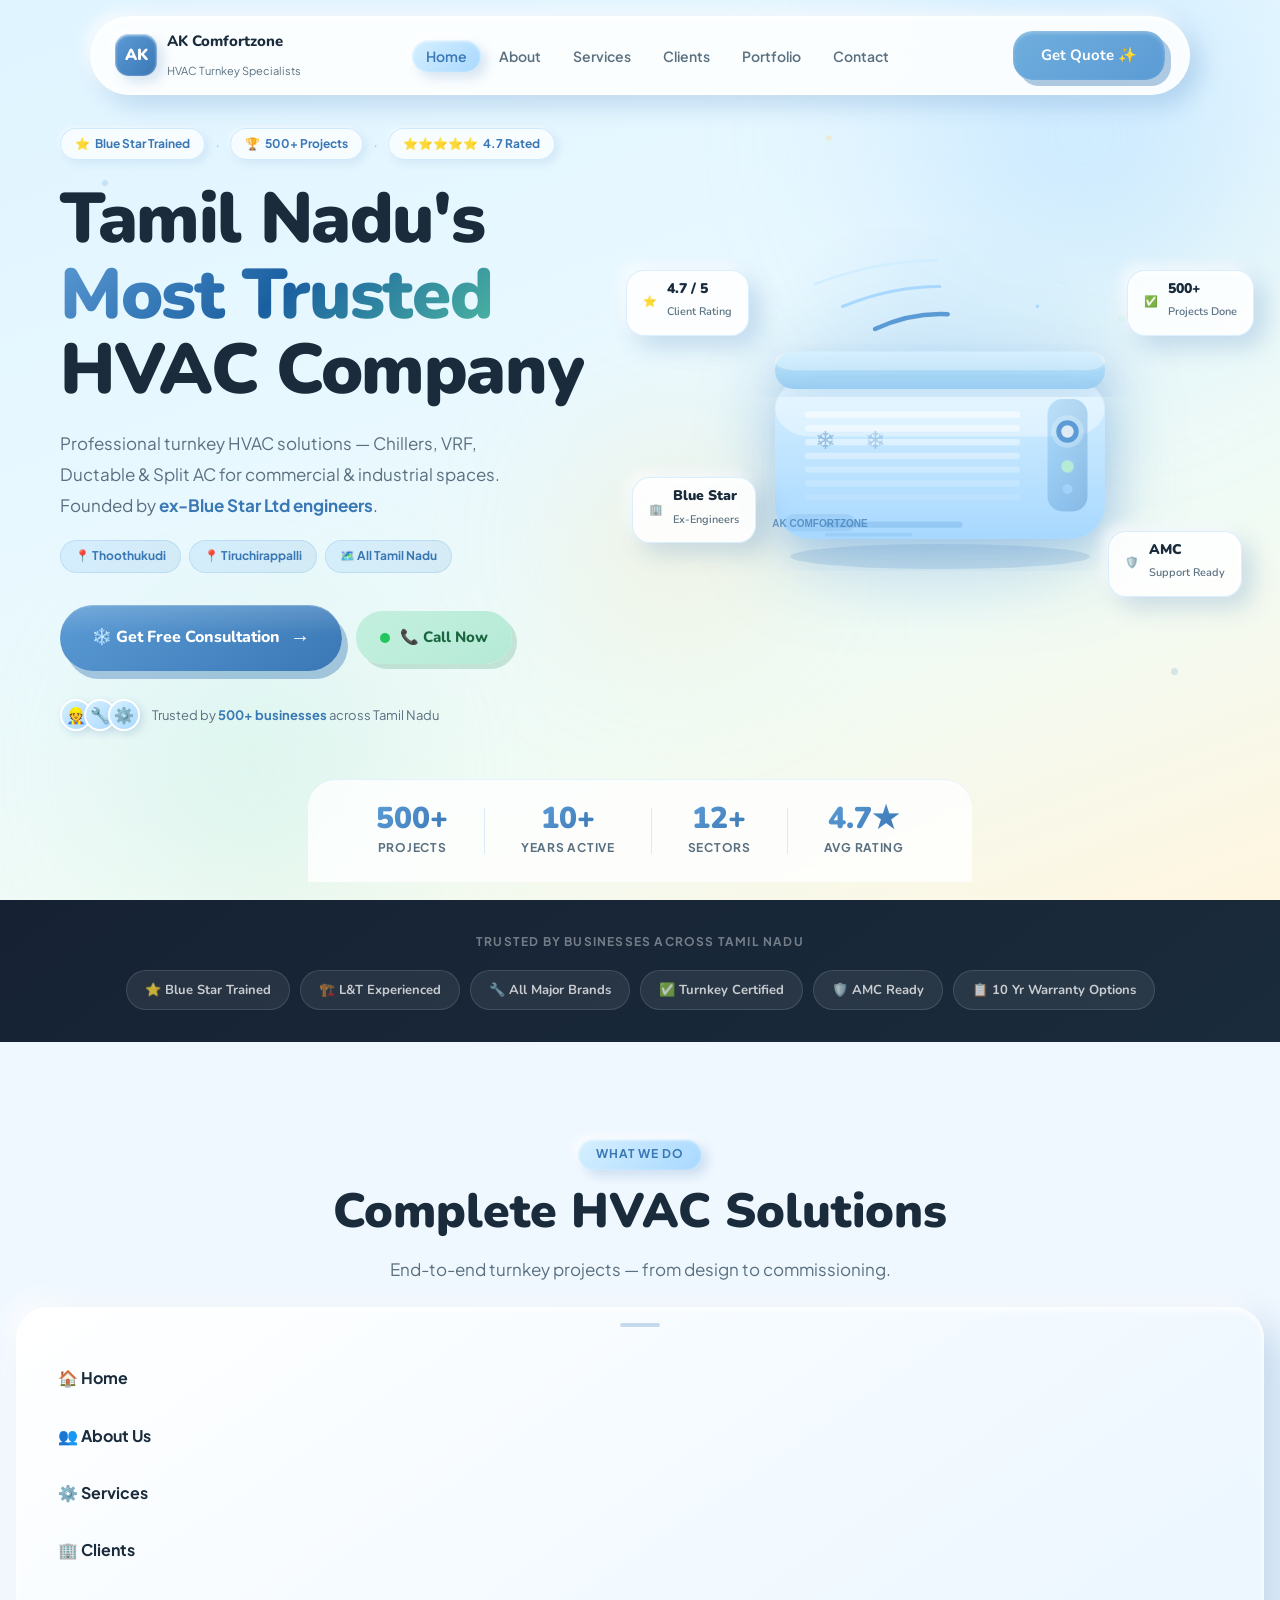
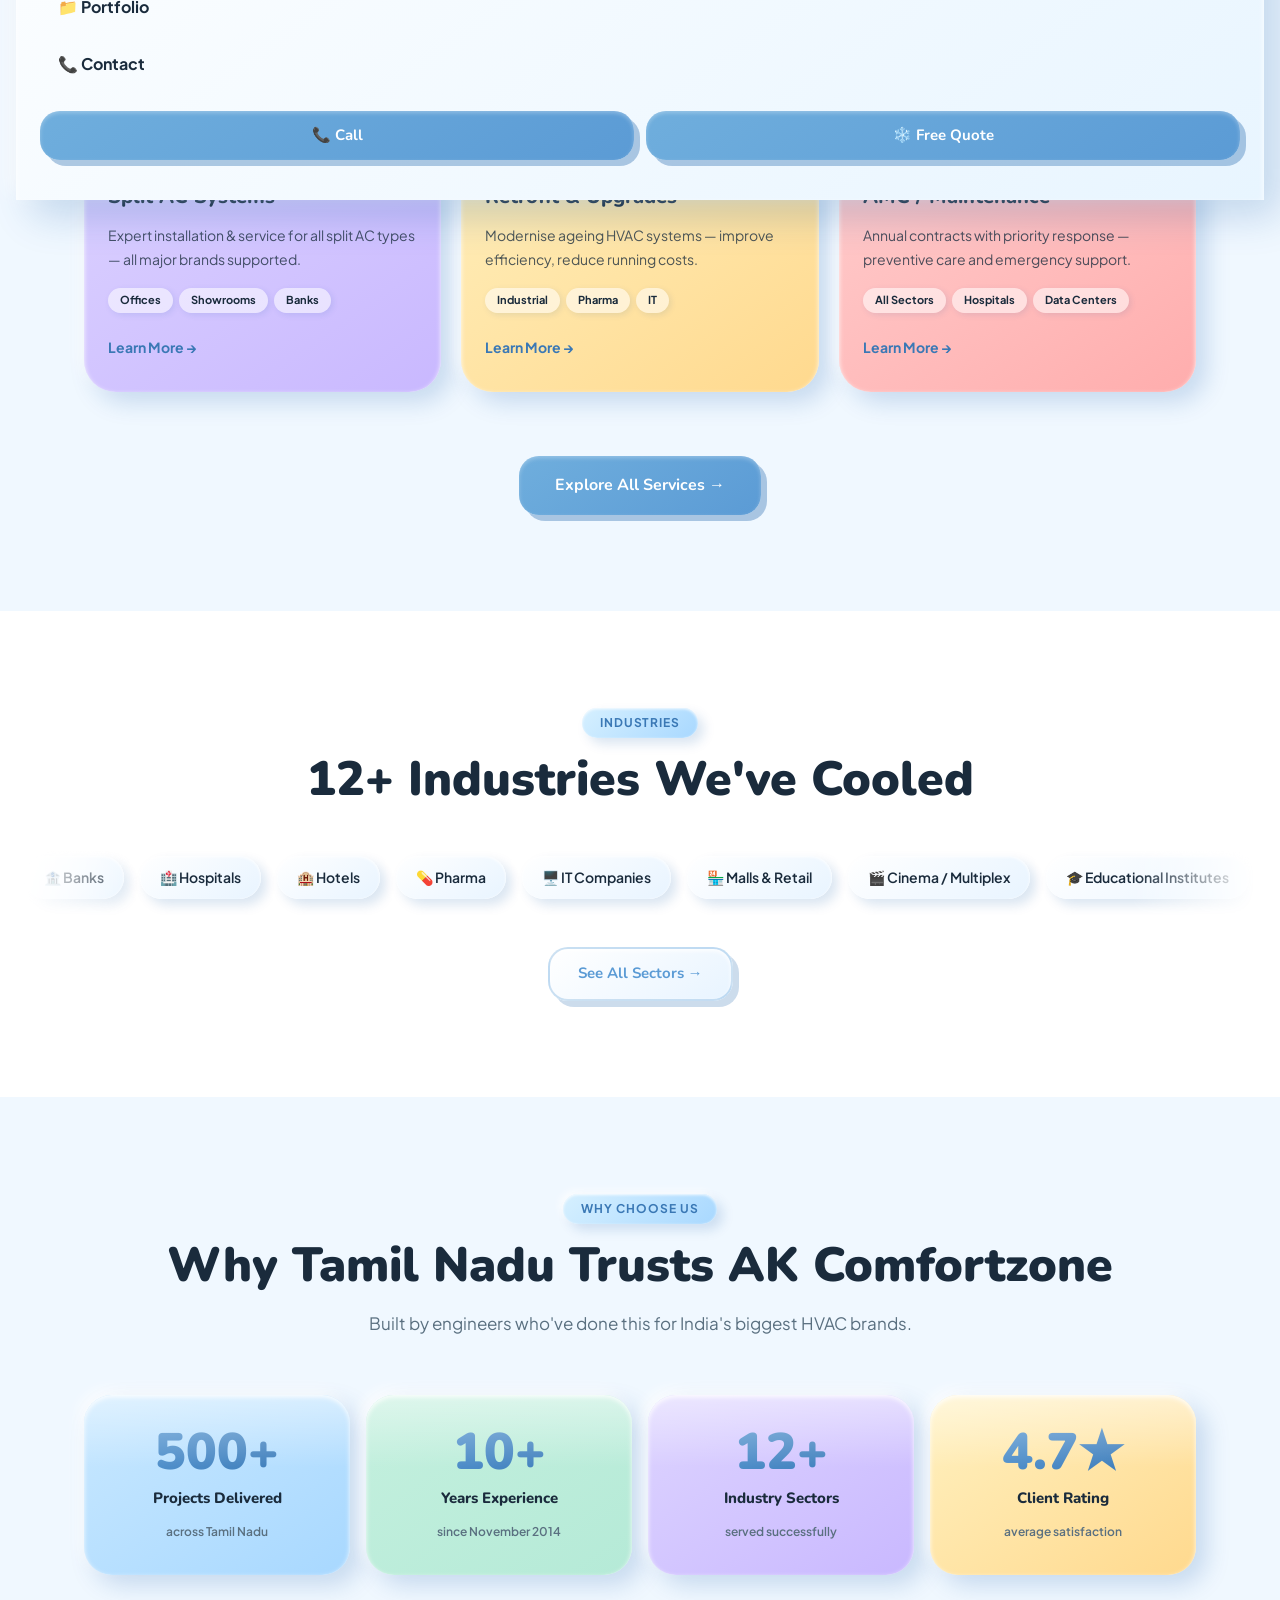
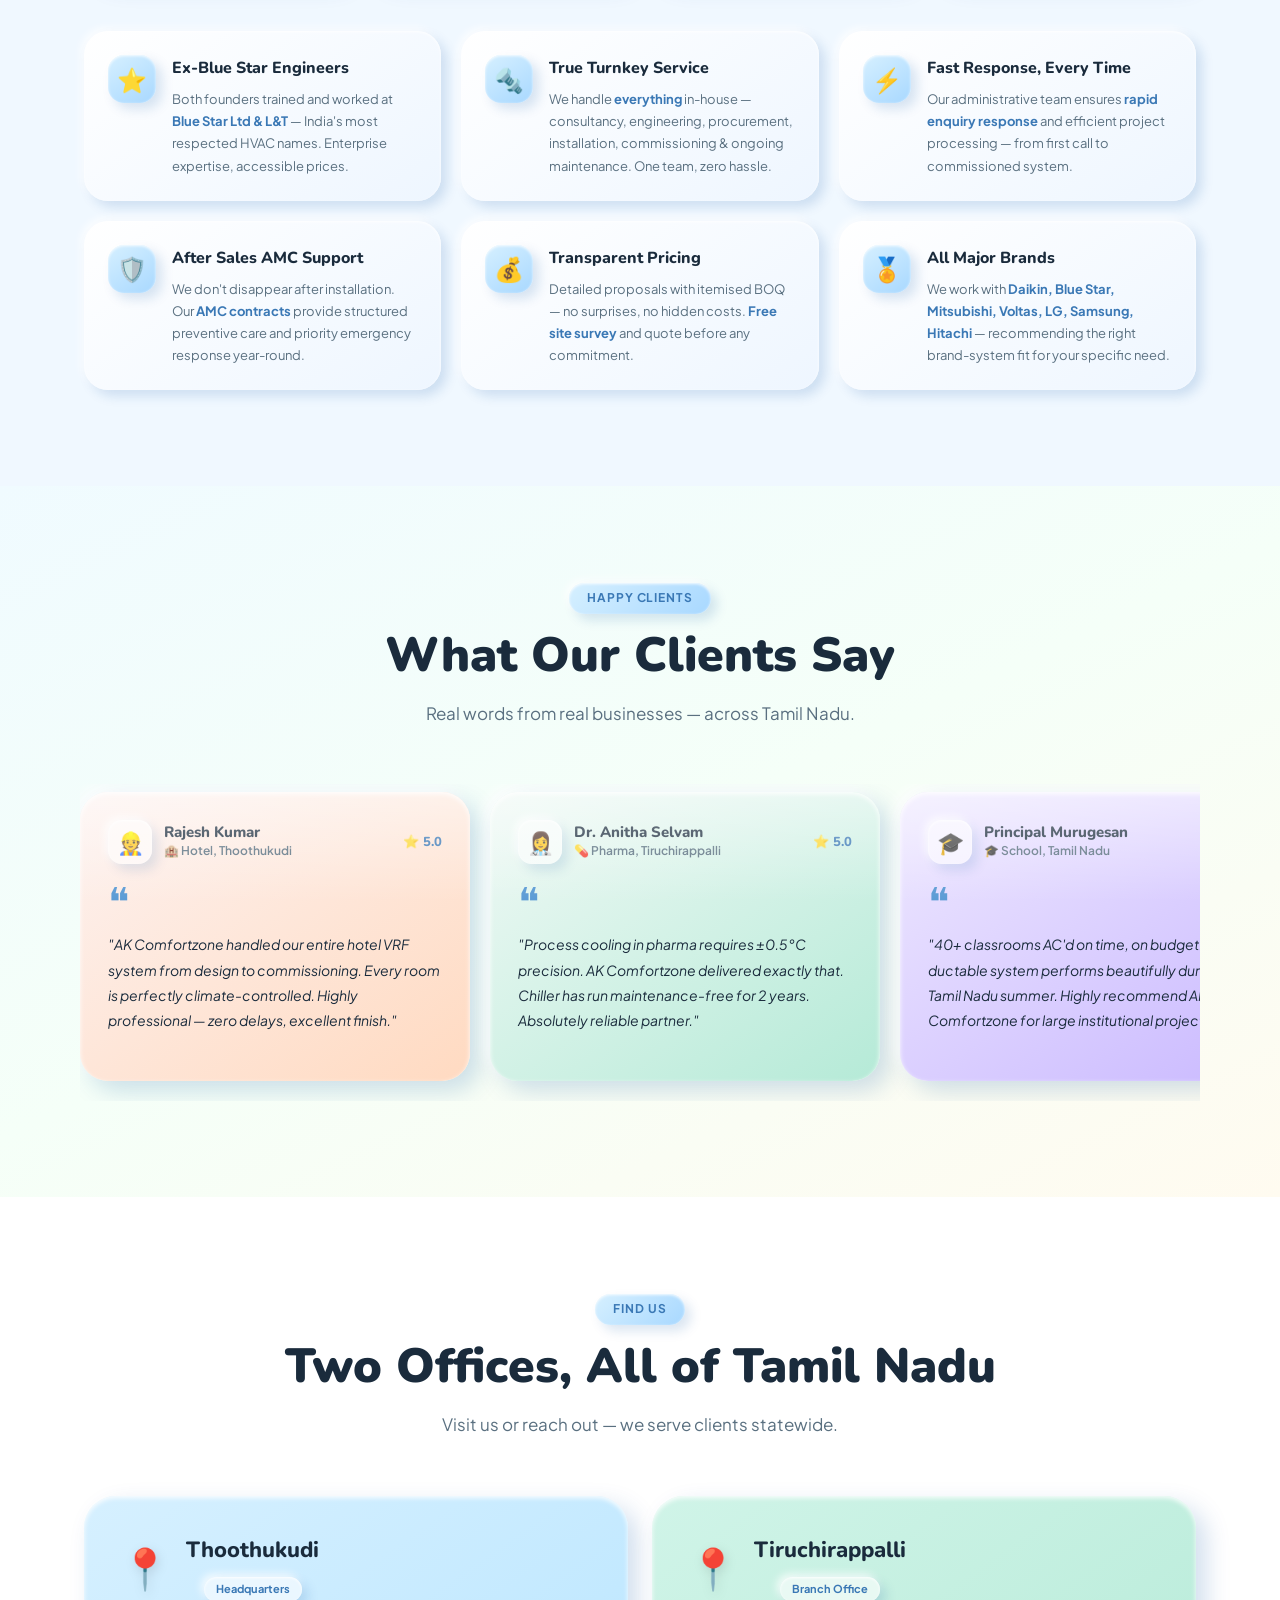
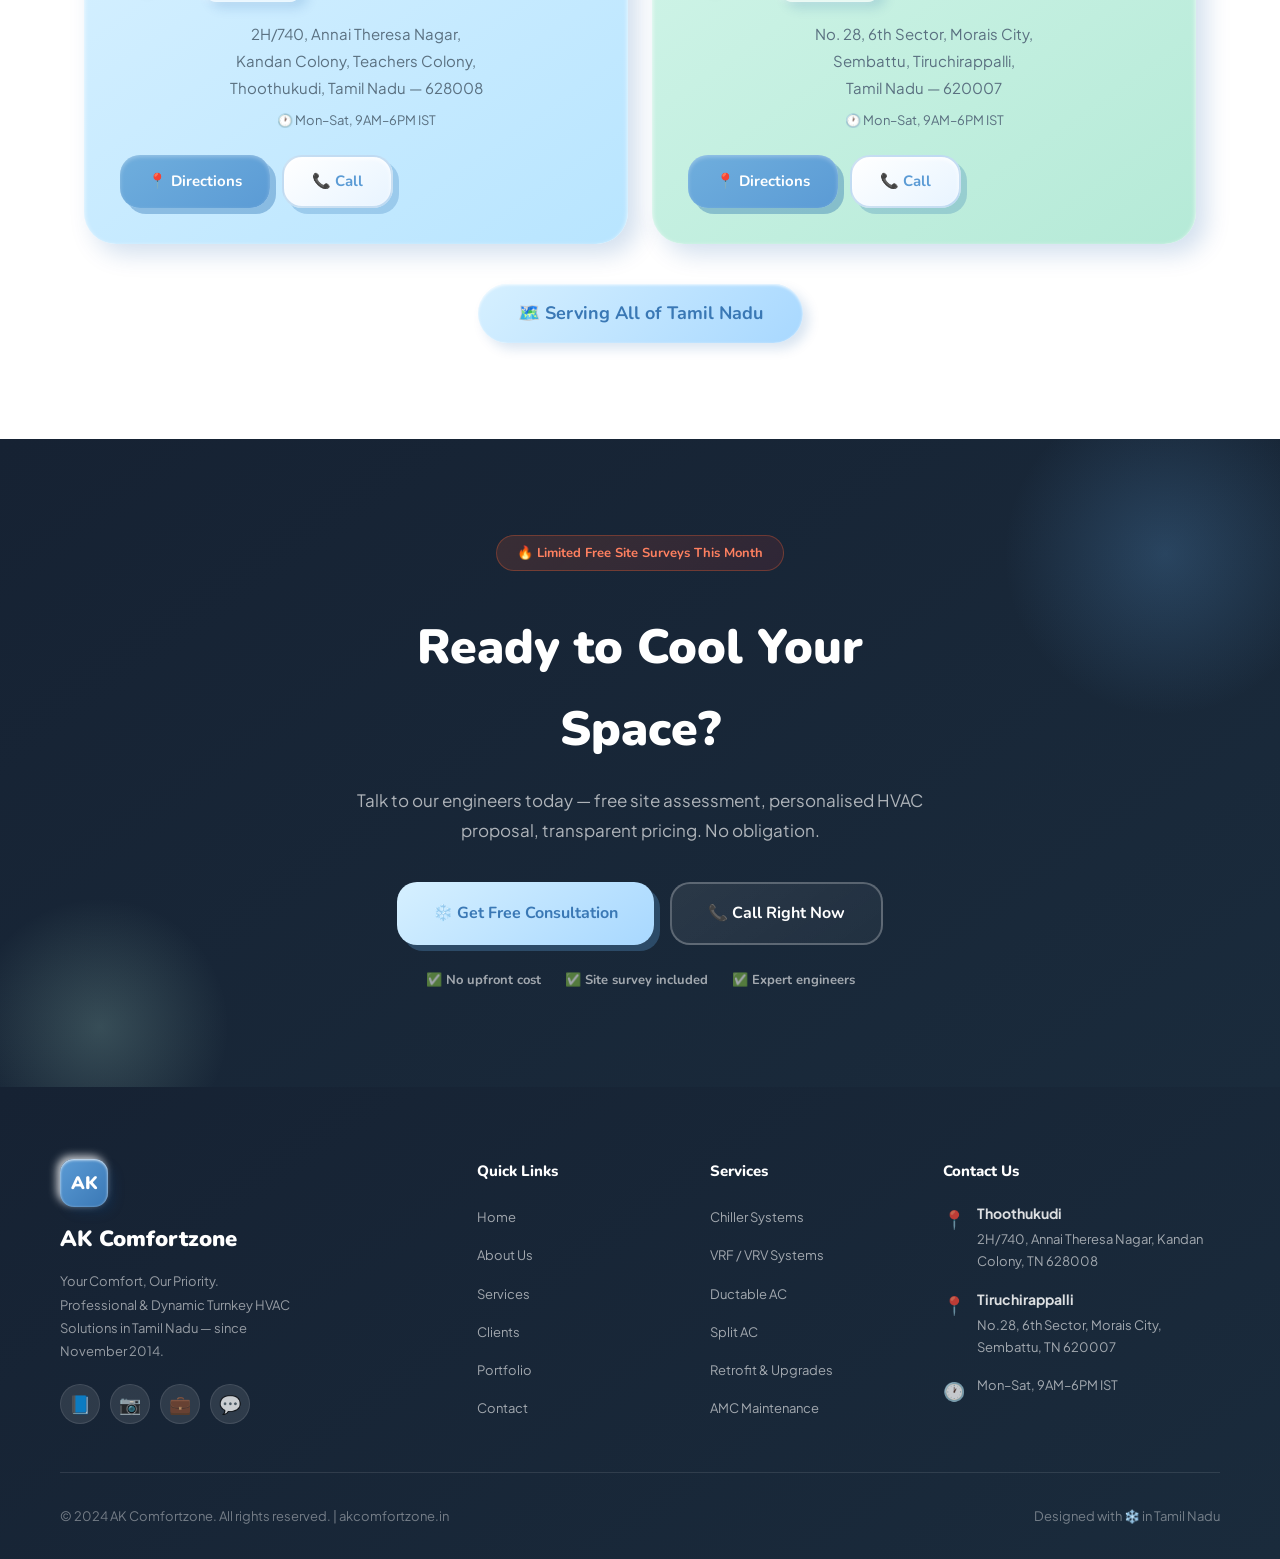
==== commit 9f0cc8af: "Update index.html" ====
--- a/index.html
+++ b/index.html
@@ -762,4 +762,4 @@
 <script src="js/main.js" defer></script>
 <script src="js/counter.js" defer></script>
 </body>
-</html>+</html>
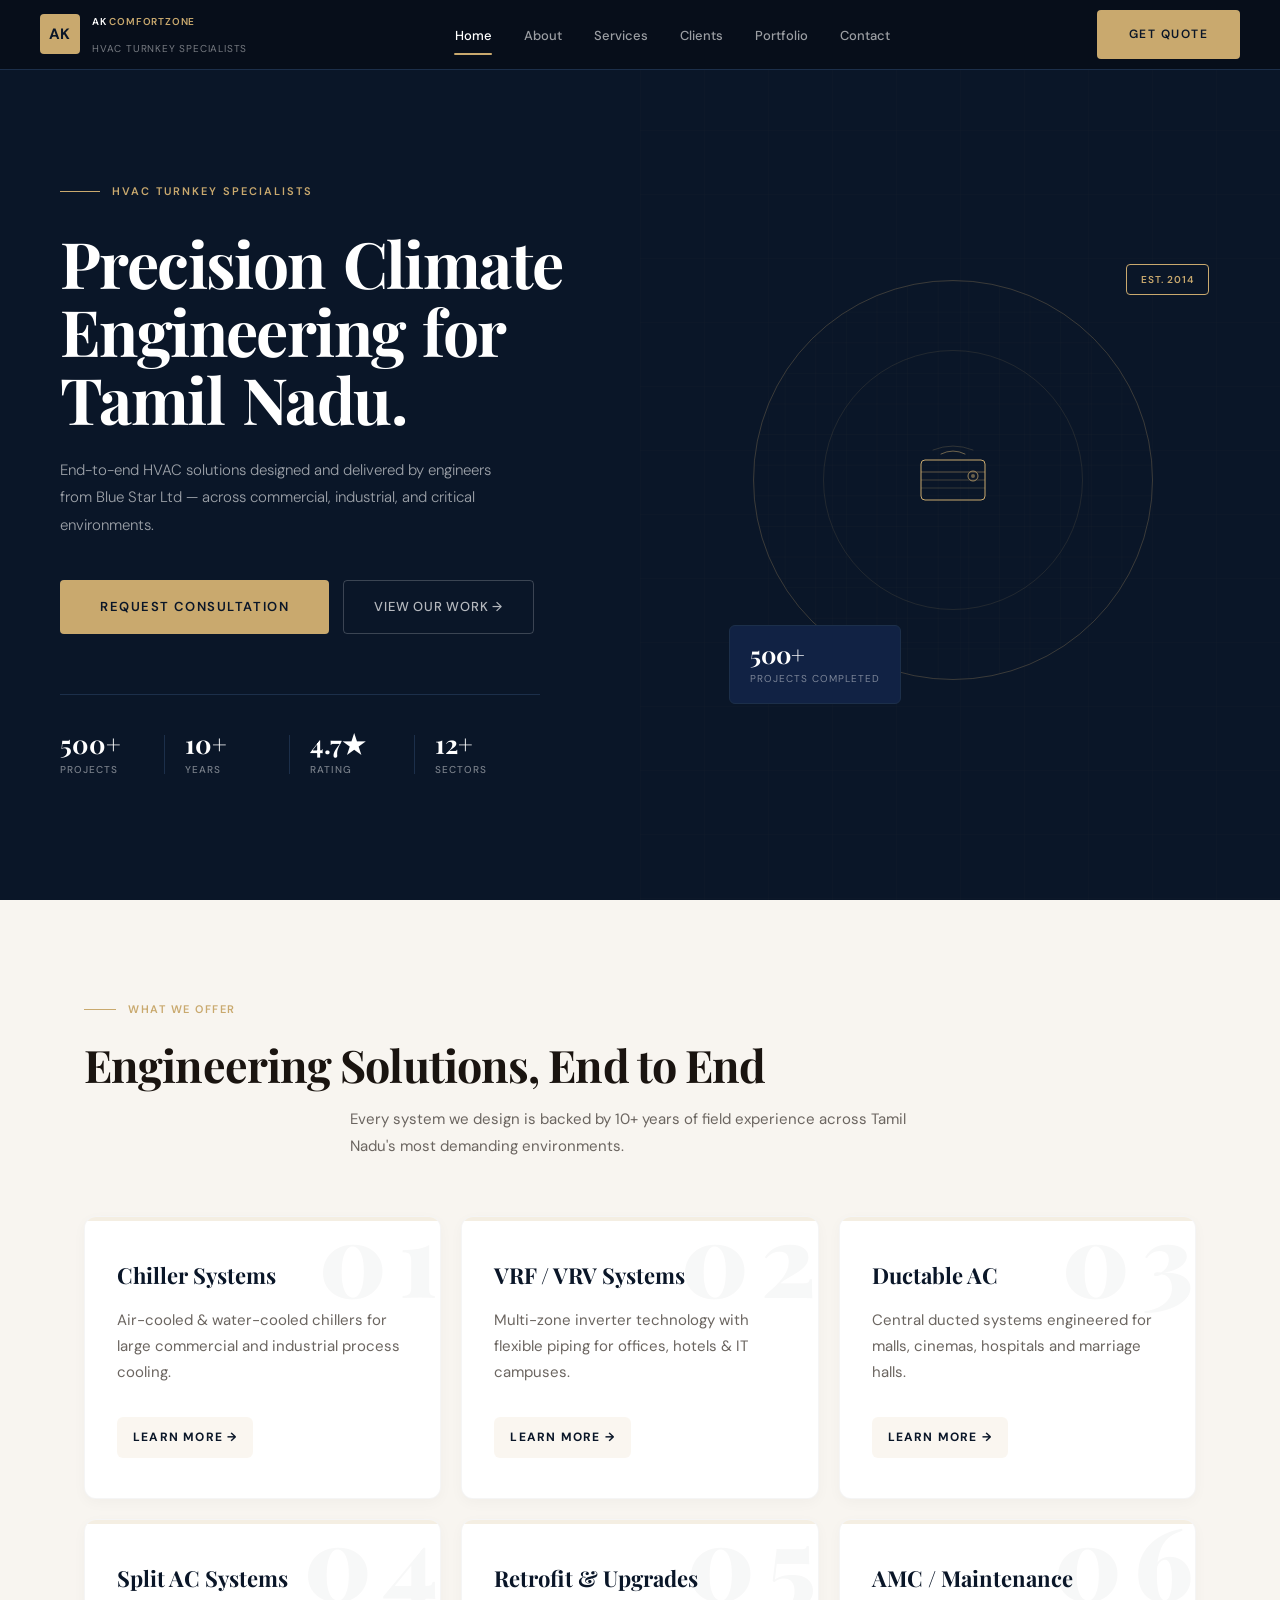
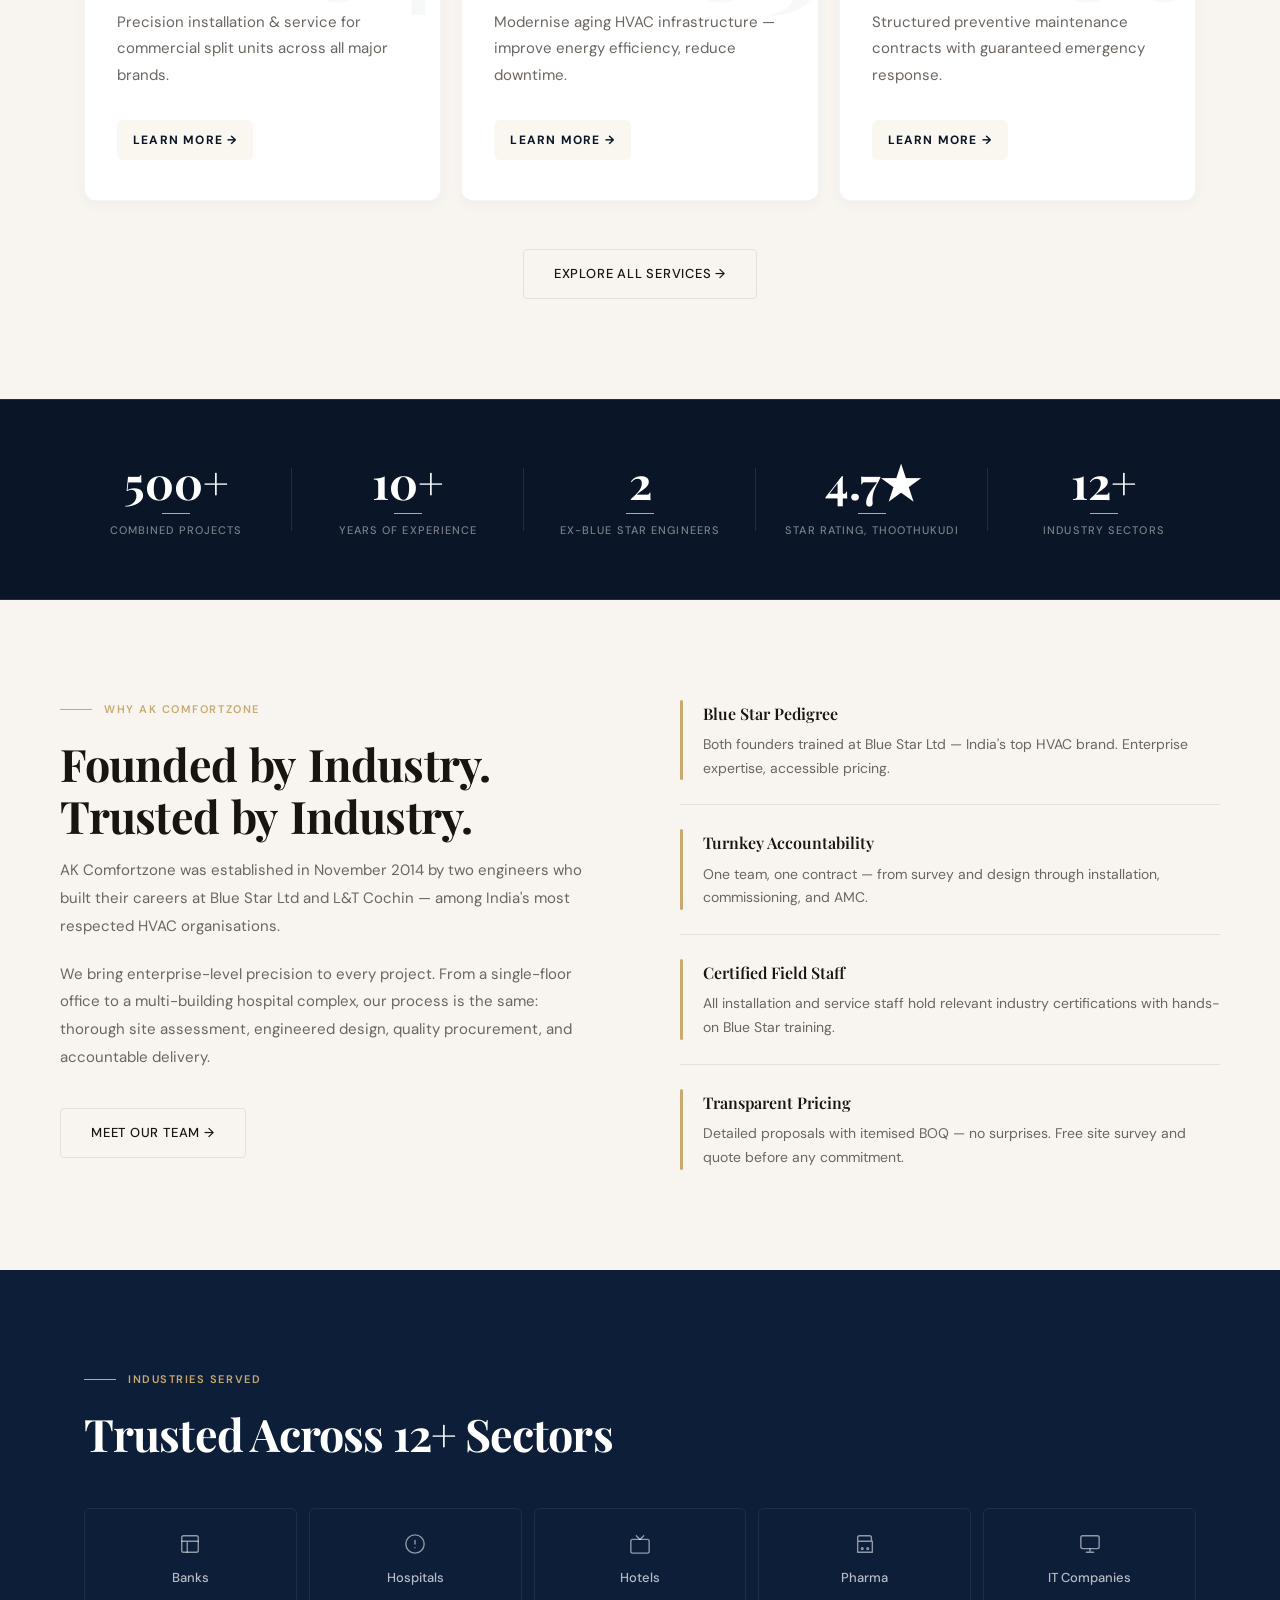
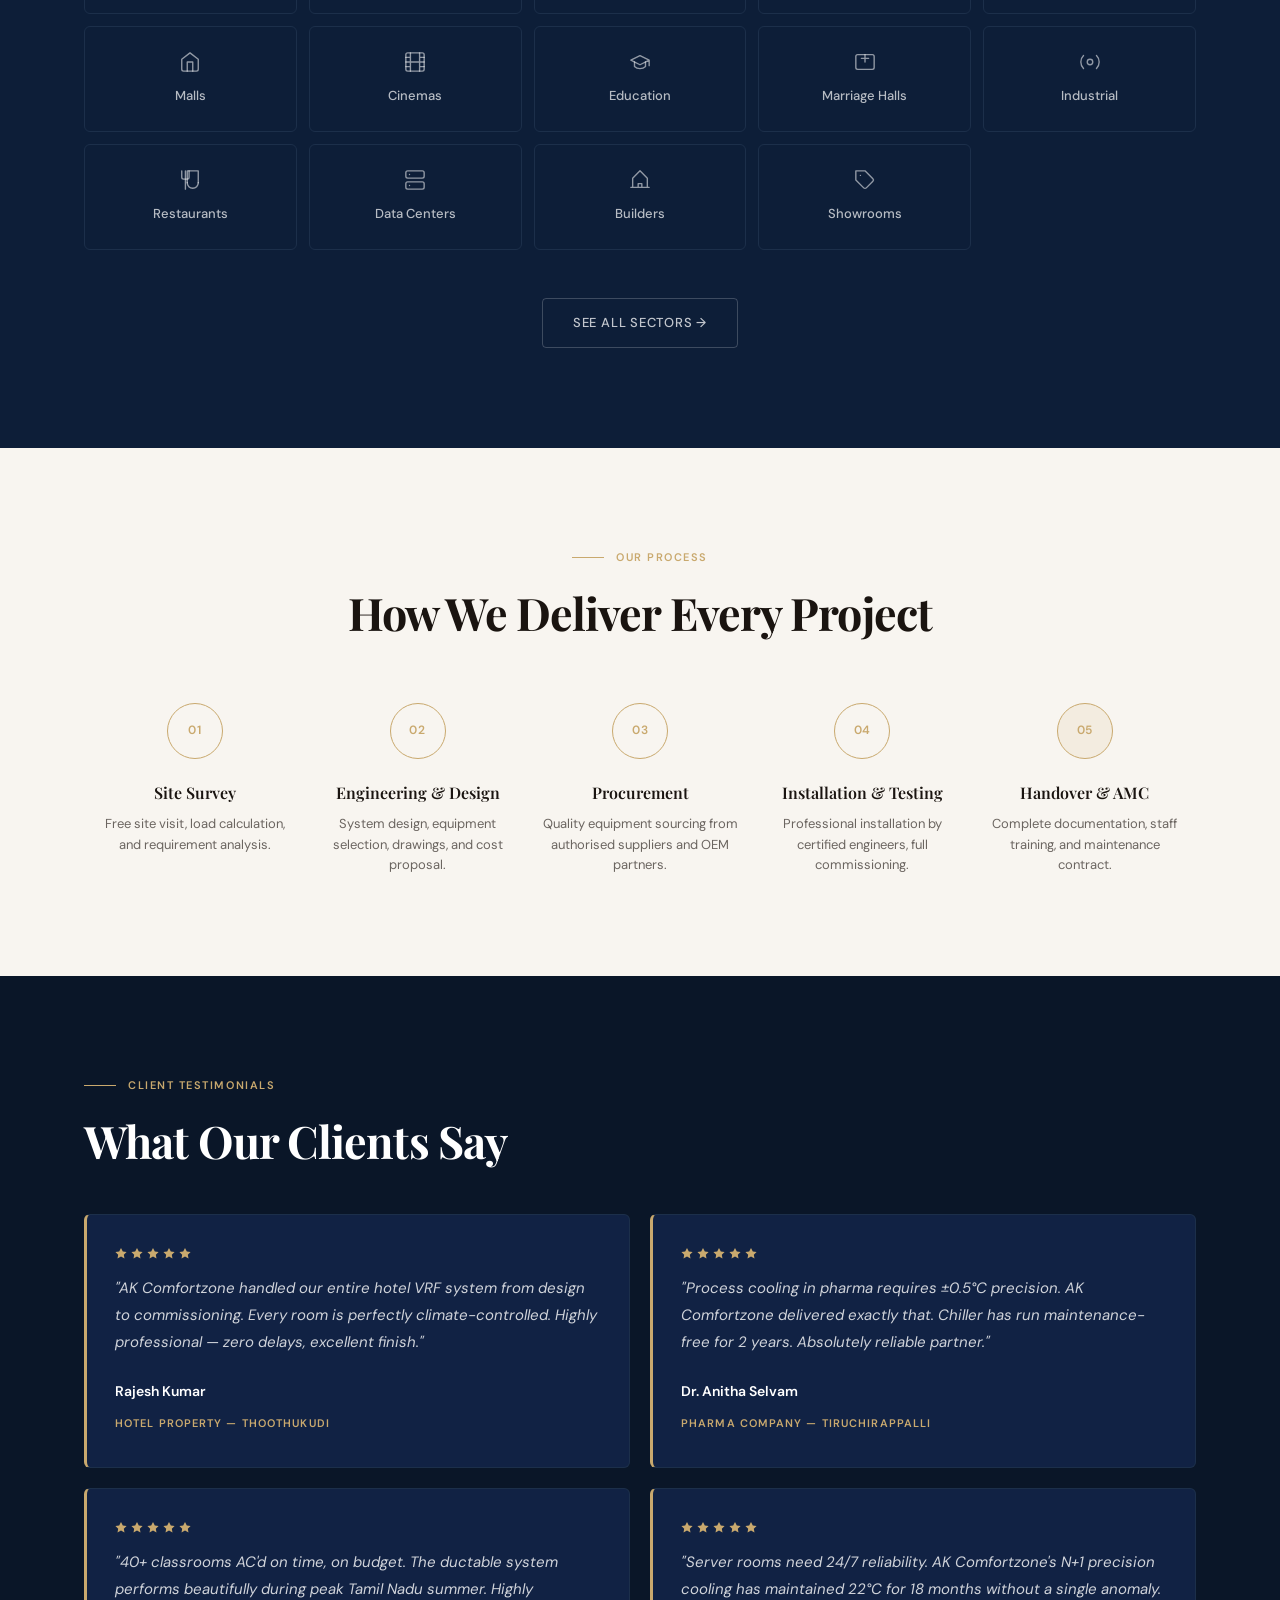
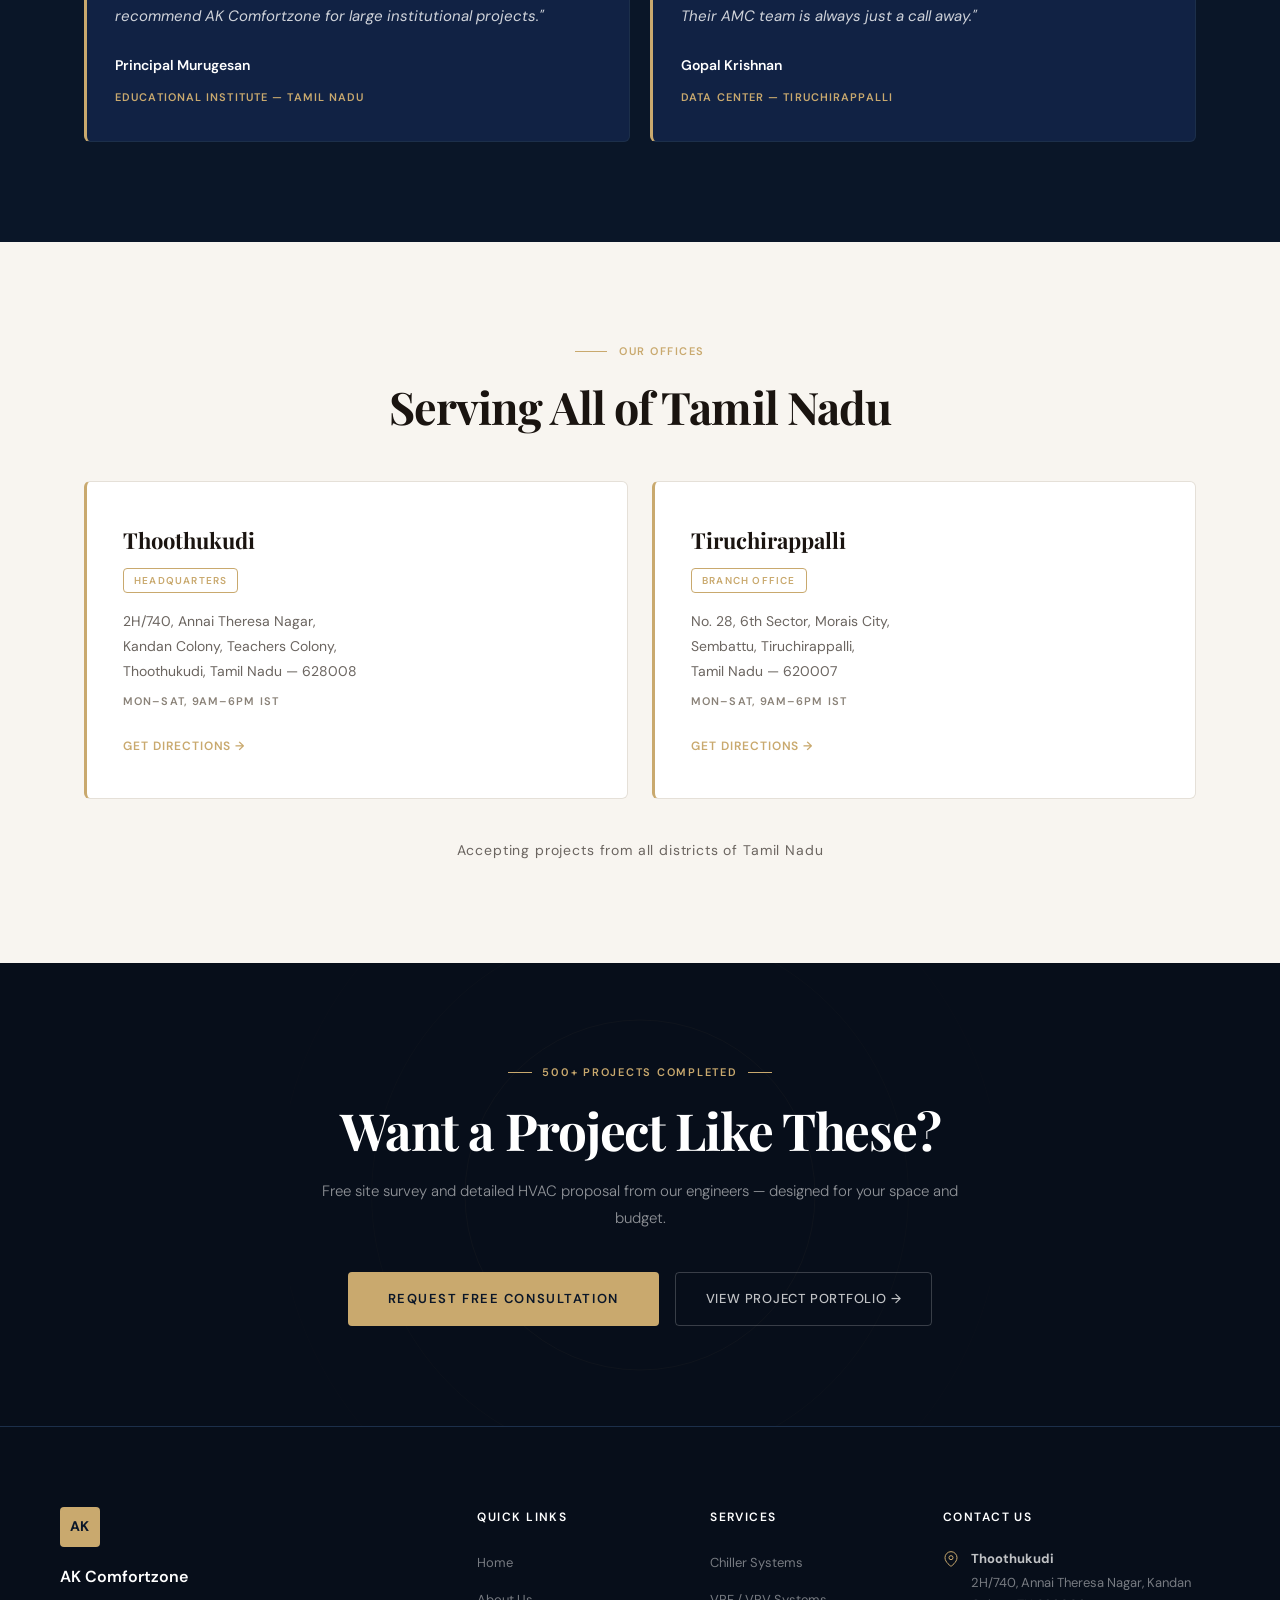
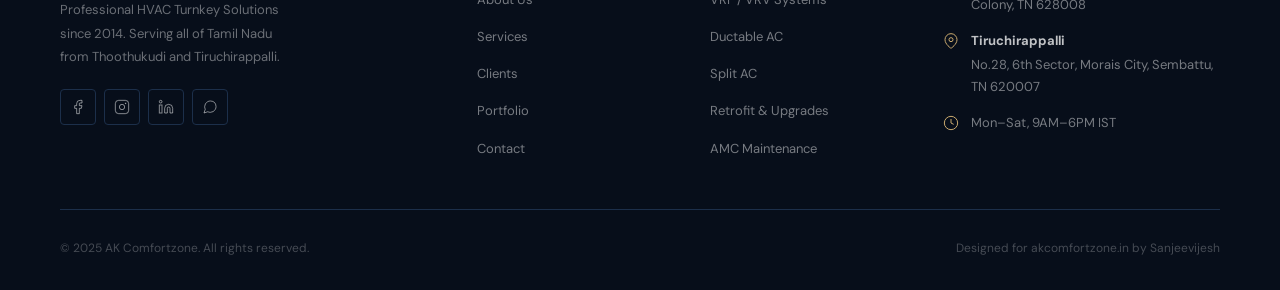
==== commit 317c2493: "fix: mobile navbar company name & hamburger drawer not showing" ====
--- a/index.html
+++ b/index.html
@@ -3,60 +3,58 @@
 <head>
   <meta charset="UTF-8"/>
   <meta name="viewport" content="width=device-width, initial-scale=1.0"/>
-  <meta name="description" content="AK Comfortzone — Tamil Nadu's #1 HVAC turnkey specialists. VRF, Chillers, Ductable & Split AC. Founded by ex-Blue Star engineers. 500+ projects, 4.7★ rated."/>
+  <meta name="description" content="AK Comfortzone — Tamil Nadu's trusted HVAC turnkey specialists. Chillers, VRF, Ductable & Split AC. Founded by ex-Blue Star engineers. 500+ projects, 4.7★ rated."/>
   <meta name="keywords" content="HVAC, VRF, Chiller, Ductable AC, Split AC, Turnkey HVAC, Tamil Nadu, Thoothukudi, Tiruchirappalli, AK Comfortzone"/>
   <meta name="robots" content="index, follow"/>
-  <meta property="og:title" content="AK Comfortzone — Tamil Nadu's #1 HVAC Turnkey Specialists"/>
+  <meta property="og:title" content="AK Comfortzone — Precision HVAC Engineering | Tamil Nadu"/>
   <meta property="og:description" content="500+ projects, ex-Blue Star engineers, 4.7★ rated. VRF, Chillers, Ductable & Split AC across Tamil Nadu."/>
   <meta property="og:type" content="website"/>
-  <title>AK Comfortzone — Your Comfort, Our Priority | HVAC Specialists Tamil Nadu</title>
+  <title>AK Comfortzone — Precision Climate Engineering | HVAC Specialists Tamil Nadu</title>
   <link rel="icon" type="image/png" href="assets/favicon.png"/>
   <link rel="apple-touch-icon" href="assets/favicon.png"/>
   <link rel="preconnect" href="https://fonts.googleapis.com"/>
   <link rel="preconnect" href="https://fonts.gstatic.com" crossorigin/>
-  <link href="https://fonts.googleapis.com/css2?family=Nunito:wght@700;800;900&family=Plus+Jakarta+Sans:wght@400;500;600;700&display=swap" rel="stylesheet"/>
+  <link href="https://fonts.googleapis.com/css2?family=Playfair+Display:ital,wght@0,400;0,600;0,700;0,900;1,400&family=DM+Sans:wght@300;400;500;600&display=swap" rel="stylesheet"/>
   <link rel="stylesheet" href="css/clay.css"/>
   <link rel="stylesheet" href="css/animations.css"/>
   <link rel="stylesheet" href="css/style.css"/>
   <link rel="stylesheet" href="css/home.css"/>
+  <link rel="stylesheet" href="css/responsive.css"/>
 </head>
 <body style="overflow-x:hidden;">
 
-<!-- ══════════════════════════════════════════
-     MOBILE STICKY CTA BAR (bottom)
-════════════════════════════════════════════ -->
+<!-- MOBILE STICKY CTA BAR -->
 <div class="sticky-cta-bar" id="stickyCTABar" aria-label="Quick contact options">
-  <a href="tel:+919876543210" class="sticky-btn sticky-call" id="sticky-call">
-    <span class="sticky-btn-icon">📞</span>
+  <a href="tel:+918754424085" class="sticky-btn sticky-call" id="sticky-call">
+    <svg class="sticky-btn-icon" width="18" height="18" viewBox="0 0 24 24" fill="none" stroke="currentColor" stroke-width="1.5" stroke-linecap="round" stroke-linejoin="round"><path d="M22 16.92v3a2 2 0 0 1-2.18 2 19.79 19.79 0 0 1-8.63-3.07A19.5 19.5 0 0 1 4.69 12a19.79 19.79 0 0 1-3.07-8.67A2 2 0 0 1 3.6 1.27h3a2 2 0 0 1 2 1.72 12.84 12.84 0 0 0 .7 2.81 2 2 0 0 1-.45 2.11L7.91 9a16 16 0 0 0 6.09 6.09l1.88-1.88a2 2 0 0 1 2.11-.45 12.84 12.84 0 0 0 2.81.7A2 2 0 0 1 22 16.92z"/></svg>
     <span class="sticky-btn-text">Call Now</span>
   </a>
   <a href="https://wa.me/918754424085" target="_blank" rel="noopener" class="sticky-btn sticky-whatsapp" id="sticky-wa">
-    <span class="sticky-btn-icon">💬</span>
+    <svg class="sticky-btn-icon" width="18" height="18" viewBox="0 0 24 24" fill="none" stroke="currentColor" stroke-width="1.5" stroke-linecap="round" stroke-linejoin="round"><path d="M21 11.5a8.38 8.38 0 0 1-.9 3.8 8.5 8.5 0 0 1-7.6 4.7 8.38 8.38 0 0 1-3.8-.9L3 21l1.9-5.7a8.38 8.38 0 0 1-.9-3.8 8.5 8.5 0 0 1 4.7-7.6 8.38 8.38 0 0 1 3.8-.9h.5a8.48 8.48 0 0 1 8 8v.5z"/></svg>
     <span class="sticky-btn-text">WhatsApp</span>
   </a>
   <a href="contact.html" class="sticky-btn sticky-quote" id="sticky-quote">
-    <span class="sticky-btn-icon">❄️</span>
+    <svg class="sticky-btn-icon" width="18" height="18" viewBox="0 0 24 24" fill="none" stroke="currentColor" stroke-width="1.5" stroke-linecap="round" stroke-linejoin="round"><path d="M14 2H6a2 2 0 0 0-2 2v16a2 2 0 0 0 2 2h12a2 2 0 0 0 2-2V8z"/><polyline points="14 2 14 8 20 8"/><line x1="16" y1="13" x2="8" y2="13"/><line x1="16" y1="17" x2="8" y2="17"/><polyline points="10 9 9 9 8 9"/></svg>
     <span class="sticky-btn-text">Free Quote</span>
   </a>
 </div>
 
 <!-- DRAWER OVERLAY -->
-<div id="drawerOverlay" style="display:none;position:fixed;inset:0;background:rgba(0,0,0,0.45);backdrop-filter:blur(4px);z-index:998;"></div>
+<div id="drawerOverlay" style="display:none;position:fixed;inset:0;background:rgba(7,14,26,0.75);backdrop-filter:blur(6px);z-index:998;"></div>
 
 <!-- MOBILE DRAWER -->
 <div id="mobileDrawer" class="mobile-drawer" role="dialog" aria-modal="true" aria-label="Site navigation">
-  <div class="drawer-handle"></div>
+  <div class="drawer-handle" aria-hidden="true"></div>
   <nav aria-label="Mobile navigation">
-    <a href="index.html">🏠 Home</a>
-    <a href="about.html">👥 About Us</a>
-    <a href="services.html">⚙️ Services</a>
-    <a href="clients.html">🏢 Clients</a>
-    <a href="portfolio.html">📁 Portfolio</a>
-    <a href="contact.html">📞 Contact</a>
+    <a href="index.html">Home</a>
+    <a href="about.html">About</a>
+    <a href="services.html">Services</a>
+    <a href="clients.html">Clients</a>
+    <a href="portfolio.html">Portfolio</a>
+    <a href="contact.html">Contact</a>
   </nav>
   <div class="drawer-cta-row">
-    <a href="tel:+919876543210" class="clay-btn" style="flex:1;justify-content:center;">📞 Call</a>
-    <a href="contact.html" class="clay-btn clay-btn-primary" style="flex:1;justify-content:center;">❄️ Free Quote</a>
+    <a href="contact.html" class="btn-primary btn-primary-lg" style="width:100%;justify-content:center;margin-top:40px;" id="drawer-cta">REQUEST QUOTE</a>
   </div>
 </div>
 
@@ -66,7 +64,7 @@
     <a href="index.html" class="nav-logo" aria-label="AK Comfortzone Home">
       <div class="nav-logo-mark" aria-hidden="true">AK</div>
       <div class="nav-logo-text">
-        <strong>AK Comfortzone</strong>
+        <strong><span class="logo-ak">AK</span><span class="logo-cz"> COMFORTZONE</span></strong>
         <span>HVAC Turnkey Specialists</span>
       </div>
     </a>
@@ -79,8 +77,7 @@
       <li><a href="contact.html">Contact</a></li>
     </ul>
     <div class="nav-cta">
-      <a href="tel:+919876543210" class="clay-btn clay-btn-outline nav-call-btn" id="nav-call-btn">📞 Call Us</a>
-      <a href="contact.html" class="clay-btn" id="nav-quote-btn">Get Quote ✨</a>
+      <a href="contact.html" class="btn-primary" id="nav-quote-btn">GET QUOTE</a>
       <button class="hamburger" id="hamburger" aria-label="Open navigation" aria-expanded="false">
         <span></span><span></span><span></span>
       </button>
@@ -90,609 +87,500 @@
 
 <main id="main-content">
 
-<!-- ══════════════════════════════════════════
-     HERO — Full Screen, High Impact
+<!-- ════════════════════════════════════════════
+     HERO
 ════════════════════════════════════════════ -->
 <section id="hero" aria-labelledby="hero-heading">
 
-  <!-- Animated gradient blobs -->
-  <div class="hero-blobs" aria-hidden="true">
-    <div class="hero-blob-1"></div>
-    <div class="hero-blob-2"></div>
-    <div class="hero-blob-3"></div>
-  </div>
-
-  <!-- Particle dots decoration -->
-  <div class="hero-dots" aria-hidden="true">
-    <span></span><span></span><span></span>
-    <span></span><span></span><span></span>
+  <!-- Geometric grid pattern (right background) -->
+  <div style="position:absolute;inset:0;pointer-events:none;z-index:0;overflow:hidden;" aria-hidden="true">
+    <svg style="position:absolute;right:0;top:0;height:100%;width:50%;opacity:0.04;" viewBox="0 0 400 800" xmlns="http://www.w3.org/2000/svg" preserveAspectRatio="xMidYMid slice">
+      <defs>
+        <pattern id="heroGrid" x="0" y="0" width="40" height="40" patternUnits="userSpaceOnUse">
+          <path d="M 40 0 L 0 0 0 40" fill="none" stroke="#C9A96E" stroke-width="0.5"/>
+        </pattern>
+      </defs>
+      <rect width="400" height="800" fill="url(#heroGrid)"/>
+    </svg>
   </div>
 
   <div class="hero-inner">
     <!-- LEFT -->
     <div class="hero-left">
-
-      <!-- Trust badge strip -->
-      <div class="hero-trust-strip">
-        <div class="trust-badge">⭐ <span>Blue Star Trained</span></div>
-        <div class="trust-separator">·</div>
-        <div class="trust-badge">🏆 <span>500+ Projects</span></div>
-        <div class="trust-separator">·</div>
-        <div class="trust-badge">⭐⭐⭐⭐⭐ <span>4.7 Rated</span></div>
-      </div>
-
-      <h1 class="hero-title" id="hero-heading">
-        Tamil Nadu's<br>
-        <span class="hero-title-accent">Most Trusted</span><br>
-        HVAC Company
+      <div class="hero-eyebrow">HVAC TURNKEY SPECIALISTS</div>
+
+      <h1 class="hero-title" id="hero-heading" data-word-reveal="true">
+        Precision Climate<br>
+        Engineering for<br>
+        <span class="hero-title-accent">Tamil Nadu.</span>
       </h1>
 
       <p class="hero-sub">
-        Professional turnkey HVAC solutions — Chillers, VRF, Ductable &amp; Split AC for
-        commercial &amp; industrial spaces. Founded by <strong>ex-Blue Star Ltd engineers</strong>.
+        End-to-end HVAC solutions designed and delivered by engineers from Blue Star Ltd — across commercial, industrial, and critical environments.
       </p>
 
-      <!-- Location chips -->
-      <div class="hero-location-chips">
-        <span class="loc-chip">📍 Thoothukudi</span>
-        <span class="loc-chip">📍 Tiruchirappalli</span>
-        <span class="loc-chip">🗺️ All Tamil Nadu</span>
-      </div>
-
-      <!-- CTA buttons -->
       <div class="hero-actions">
-        <a href="contact.html" class="hero-cta-primary" id="hero-cta-main">
-          <span>❄️ Get Free Consultation</span>
-          <span class="cta-arrow">→</span>
-        </a>
-        <a href="tel:+919876543210" class="hero-cta-call" id="hero-cta-call">
-          <span class="call-pulse"></span>
-          📞 Call Now
-        </a>
-      </div>
-
-      <!-- Micro social proof -->
-      <div class="hero-social-proof">
-        <div class="proof-avatars" aria-hidden="true">
-          <span>👷</span><span>🔧</span><span>⚙️</span>
-        </div>
-        <p>Trusted by <strong>500+ businesses</strong> across Tamil Nadu</p>
-      </div>
-
-    </div>
-
-    <!-- RIGHT: SVG AC Illustration + floating cards -->
-    <div class="hero-right" role="img" aria-label="HVAC AC unit illustration">
-
-      <!-- Floating trust cards -->
-      <div class="hero-float-card fc-1" aria-hidden="true">
-        <span class="fc-icon">⭐</span>
-        <div>
-          <strong>4.7 / 5</strong>
-          <span>Client Rating</span>
-        </div>
-      </div>
-      <div class="hero-float-card fc-2" aria-hidden="true">
-        <span class="fc-icon">✅</span>
-        <div>
-          <strong>500+</strong>
-          <span>Projects Done</span>
-        </div>
-      </div>
-      <div class="hero-float-card fc-3" aria-hidden="true">
-        <span class="fc-icon">🏢</span>
-        <div>
-          <strong>Blue Star</strong>
-          <span>Ex-Engineers</span>
-        </div>
-      </div>
-      <div class="hero-float-card fc-4" aria-hidden="true">
-        <span class="fc-icon">🛡️</span>
-        <div>
-          <strong>AMC</strong>
-          <span>Support Ready</span>
-        </div>
-      </div>
-
-      <!-- Central Hero SVG -->
-      <div class="hero-illustration-wrap">
-        <div class="hero-illustration-glow" aria-hidden="true"></div>
-        <svg viewBox="0 0 320 280" xmlns="http://www.w3.org/2000/svg" width="100%" class="hero-svg">
-          <defs>
-            <linearGradient id="acGrad" x1="0" y1="0" x2="0" y2="1">
-              <stop offset="0%" stop-color="#D6F0FF"/>
-              <stop offset="100%" stop-color="#A8D8FF"/>
-            </linearGradient>
-            <linearGradient id="ventGrad" x1="0" y1="0" x2="0" y2="1">
-              <stop offset="0%" stop-color="#C0E8FF"/>
-              <stop offset="100%" stop-color="#90C8F0"/>
-            </linearGradient>
-            <linearGradient id="panelGrad" x1="0" y1="0" x2="1" y2="1">
-              <stop offset="0%" stop-color="#6fbbf0"/>
-              <stop offset="100%" stop-color="#3a78b5"/>
-            </linearGradient>
-            <filter id="clayShadow" x="-20%" y="-20%" width="140%" height="140%">
-              <feDropShadow dx="4" dy="12" stdDeviation="14" flood-color="#5B9BD5" flood-opacity="0.28"/>
-            </filter>
-            <filter id="glowF">
-              <feDropShadow dx="0" dy="0" stdDeviation="8" flood-color="#A8E0FF" flood-opacity="0.6"/>
-            </filter>
-          </defs>
-
-          <!-- Shadow under unit -->
-          <ellipse cx="160" cy="242" rx="120" ry="10" fill="rgba(0,80,160,0.12)"/>
-
-          <!-- Main body -->
-          <rect x="28" y="100" width="264" height="128" rx="28" fill="url(#acGrad)" filter="url(#clayShadow)"/>
-          <!-- Gloss highlight -->
-          <rect x="28" y="100" width="264" height="46" rx="28" fill="rgba(255,255,255,0.38)"/>
-
-          <!-- Vent slats -->
-          <rect x="52" y="126" width="172" height="5" rx="2.5" fill="rgba(255,255,255,0.6)"/>
-          <rect x="52" y="137" width="172" height="5" rx="2.5" fill="rgba(255,255,255,0.5)"/>
-          <rect x="52" y="148" width="172" height="5" rx="2.5" fill="rgba(255,255,255,0.42)"/>
-          <rect x="52" y="159" width="172" height="5" rx="2.5" fill="rgba(255,255,255,0.34)"/>
-          <rect x="52" y="170" width="172" height="5" rx="2.5" fill="rgba(255,255,255,0.25)"/>
-          <rect x="52" y="181" width="172" height="5" rx="2.5" fill="rgba(255,255,255,0.17)"/>
-          <rect x="52" y="192" width="172" height="5" rx="2.5" fill="rgba(255,255,255,0.1)"/>
-
-          <!-- Right control panel -->
-          <rect x="246" y="116" width="32" height="90" rx="12" fill="url(#panelGrad)" opacity="0.35"/>
-          <!-- Power LED ring -->
-          <circle cx="262" cy="142" r="13" fill="rgba(255,255,255,0.25)"/>
-          <circle cx="262" cy="142" r="9" fill="#5B9BD5" filter="url(#glowF)"/>
-          <circle cx="262" cy="142" r="5" fill="white" opacity="0.8"/>
-          <!-- Mode LED -->
-          <circle cx="262" cy="170" r="5" fill="#B5EAD7" filter="url(#glowF)"/>
-          <!-- Fan indicator -->
-          <circle cx="262" cy="188" r="4" fill="rgba(168,216,255,0.7)"/>
-
-          <!-- Brand text line -->
-          <rect x="68" y="214" width="110" height="5" rx="2.5" fill="rgba(91,155,213,0.28)"/>
-          <rect x="68" y="223" width="70" height="3" rx="1.5" fill="rgba(91,155,213,0.18)"/>
-
-          <!-- Top vent bar -->
-          <rect x="28" y="78" width="264" height="30" rx="15" fill="url(#ventGrad)" filter="url(#clayShadow)" opacity="0.9"/>
-          <rect x="28" y="78" width="264" height="15" rx="15" fill="rgba(255,255,255,0.32)"/>
-
-          <!-- Airflow wind arcs -->
-          <path d="M108 60 Q160 36 212 60" stroke="#5B9BD5" stroke-width="3.5" fill="none" stroke-linecap="round" class="wind-1"/>
-          <path d="M82 42 Q160 10 238 42"  stroke="#A8D8FF" stroke-width="2.5" fill="none" stroke-linecap="round" class="wind-2"/>
-          <path d="M60 24 Q160 -14 260 24" stroke="#D0EEFF" stroke-width="2"   fill="none" stroke-linecap="round" class="wind-3"/>
-
-          <!-- Snowflake icons on slat area -->
-          <text x="68"  y="156" font-size="20" text-anchor="middle" font-family="serif" fill="rgba(58,120,181,0.4)">❄</text>
-          <text x="108" y="156" font-size="20" text-anchor="middle" font-family="serif" fill="rgba(58,120,181,0.28)">❄</text>
-
-          <!-- Brand badge overlay (bottom-left corner of unit) -->
-          <rect x="36" y="208" width="56" height="14" rx="7" fill="rgba(91,155,213,0.18)"/>
-          <text x="64" y="218.5" font-size="8" text-anchor="middle" font-family="sans-serif" fill="rgba(58,120,181,0.7)" font-weight="700">AK COMFORTZONE</text>
-        </svg>
-      </div>
-    </div>
-  </div>
-
-  <!-- Stats ribbon at bottom of hero -->
-  <div class="hero-stats-ribbon" aria-label="Quick stats">
-    <div class="stats-ribbon-inner">
-      <div class="ribbon-stat">
-        <span class="ribbon-num" data-count="500" data-suffix="+">500+</span>
-        <span class="ribbon-label">Projects</span>
-      </div>
-      <div class="ribbon-divider" aria-hidden="true"></div>
-      <div class="ribbon-stat">
-        <span class="ribbon-num" data-count="10" data-suffix="+">10+</span>
-        <span class="ribbon-label">Years Active</span>
-      </div>
-      <div class="ribbon-divider" aria-hidden="true"></div>
-      <div class="ribbon-stat">
-        <span class="ribbon-num" data-count="12" data-suffix="+">12+</span>
-        <span class="ribbon-label">Sectors</span>
-      </div>
-      <div class="ribbon-divider" aria-hidden="true"></div>
-      <div class="ribbon-stat">
-        <span class="ribbon-num" data-count="4.7" data-decimals="1" data-suffix="★">4.7★</span>
-        <span class="ribbon-label">Avg Rating</span>
-      </div>
-    </div>
-  </div>
-</section>
-
-<!-- ══════════════════════════════════════════
-     TRUST BAR — Logos / Certifications
-════════════════════════════════════════════ -->
-<section id="trust-bar" aria-label="Certifications and trust signals">
-  <div class="trust-bar-inner container">
-    <p class="trust-bar-label">Trusted by businesses across Tamil Nadu</p>
-    <div class="trust-logos">
-      <div class="trust-logo-pill">⭐ Blue Star Trained</div>
-      <div class="trust-logo-pill">🏗️ L&amp;T Experienced</div>
-      <div class="trust-logo-pill">🔧 All Major Brands</div>
-      <div class="trust-logo-pill">✅ Turnkey Certified</div>
-      <div class="trust-logo-pill">🛡️ AMC Ready</div>
-      <div class="trust-logo-pill">📋 10 Yr Warranty Options</div>
-    </div>
-  </div>
-</section>
-
-<!-- ══════════════════════════════════════════
-     SERVICES — Swipeable on Mobile
-════════════════════════════════════════════ -->
-<section id="services" aria-labelledby="services-heading">
-  <div class="container text-center">
-    <span class="section-label">What We Do</span>
-    <h2 class="section-heading" id="services-heading">Complete HVAC Solutions</h2>
-    <p class="section-sub">End-to-end turnkey projects — from design to commissioning.</p>
-  </div>
-
-  <!-- Swipeable service cards on mobile -->
-  <div class="services-scroll-wrap">
-    <div class="services-scroll" id="servicesScroll" role="list" aria-label="HVAC services">
-
-      <article class="svc-card svc-1 reveal" role="listitem">
-        <div class="svc-icon-wrap">🌡️</div>
-        <h3>Chiller Systems</h3>
-        <p>Air-cooled &amp; water-cooled chiller plants for large commercial &amp; industrial spaces.</p>
-        <div class="svc-tags"><span>Pharma</span><span>Hotels</span><span>Industrial</span></div>
-        <a href="services.html#chillers" class="svc-link">Learn More →</a>
-      </article>
-
-      <article class="svc-card svc-2 reveal reveal-delay-1" role="listitem">
-        <div class="svc-icon-wrap">🌬️</div>
-        <h3>VRF / VRV Systems</h3>
-        <p>Multi-zone smart cooling with inverter tech — energy-efficient, zone-controlled comfort.</p>
-        <div class="svc-tags"><span>Offices</span><span>IT Campuses</span><span>Hotels</span></div>
-        <a href="services.html#vrf" class="svc-link">Learn More →</a>
-      </article>
-
-      <article class="svc-card svc-3 reveal reveal-delay-2" role="listitem">
-        <div class="svc-icon-wrap">💨</div>
-        <h3>Ductable AC</h3>
-        <p>Central ducted cooling for malls, cinemas, marriage halls and commercial complexes.</p>
-        <div class="svc-tags"><span>Malls</span><span>Cinemas</span><span>Halls</span></div>
-        <a href="services.html#ductable" class="svc-link">Learn More →</a>
-      </article>
-
-      <article class="svc-card svc-4 reveal" role="listitem">
-        <div class="svc-icon-wrap">❄️</div>
-        <h3>Split AC Systems</h3>
-        <p>Expert installation &amp; service for all split AC types — all major brands supported.</p>
-        <div class="svc-tags"><span>Offices</span><span>Showrooms</span><span>Banks</span></div>
-        <a href="services.html#split" class="svc-link">Learn More →</a>
-      </article>
-
-      <article class="svc-card svc-5 reveal reveal-delay-1" role="listitem">
-        <div class="svc-icon-wrap">🔧</div>
-        <h3>Retrofit &amp; Upgrades</h3>
-        <p>Modernise ageing HVAC systems — improve efficiency, reduce running costs.</p>
-        <div class="svc-tags"><span>Industrial</span><span>Pharma</span><span>IT</span></div>
-        <a href="services.html#retrofit" class="svc-link">Learn More →</a>
-      </article>
-
-      <article class="svc-card svc-6 reveal reveal-delay-2" role="listitem">
-        <div class="svc-icon-wrap">🛡️</div>
-        <h3>AMC / Maintenance</h3>
-        <p>Annual contracts with priority response — preventive care and emergency support.</p>
-        <div class="svc-tags"><span>All Sectors</span><span>Hospitals</span><span>Data Centers</span></div>
-        <a href="services.html#amc" class="svc-link">Learn More →</a>
-      </article>
-
-    </div>
-    <!-- Mobile scroll dots -->
-    <div class="svc-dots" id="svcDots" aria-hidden="true">
-      <span class="svc-dot active" data-index="0"></span>
-      <span class="svc-dot" data-index="1"></span>
-      <span class="svc-dot" data-index="2"></span>
-      <span class="svc-dot" data-index="3"></span>
-      <span class="svc-dot" data-index="4"></span>
-      <span class="svc-dot" data-index="5"></span>
-    </div>
-  </div>
-
-  <div class="container text-center" style="margin-top:40px;">
-    <a href="services.html" class="clay-btn clay-btn-lg" id="services-all-btn">Explore All Services →</a>
-  </div>
-</section>
-
-<!-- ══════════════════════════════════════════
-     SECTORS MARQUEE
-════════════════════════════════════════════ -->
-<section id="sectors" aria-labelledby="sectors-heading">
-  <div class="container text-center">
-    <span class="section-label">Industries</span>
-    <h2 class="section-heading" id="sectors-heading">12+ Industries We've Cooled</h2>
-  </div>
-  <div class="sectors-marquee-wrapper" style="margin-top:32px;">
-    <div class="sectors-marquee">
-      <span class="clay-chip">🏦 Banks</span>
-      <span class="clay-chip">🏥 Hospitals</span>
-      <span class="clay-chip">🏨 Hotels</span>
-      <span class="clay-chip">💊 Pharma</span>
-      <span class="clay-chip">🖥️ IT Companies</span>
-      <span class="clay-chip">🏪 Malls &amp; Retail</span>
-      <span class="clay-chip">🎬 Cinema / Multiplex</span>
-      <span class="clay-chip">🎓 Educational Institutes</span>
-      <span class="clay-chip">💒 Marriage Halls</span>
-      <span class="clay-chip">🏭 Industrial</span>
-      <span class="clay-chip">🍽️ Restaurants</span>
-      <span class="clay-chip">🏗️ Builders</span>
-      <span class="clay-chip">🖧 Data Centers</span>
-      <span class="clay-chip">🥛 Dairies</span>
-      <span class="clay-chip">🛒 Showrooms</span>
-      <!-- duplicate -->
-      <span class="clay-chip">🏦 Banks</span>
-      <span class="clay-chip">🏥 Hospitals</span>
-      <span class="clay-chip">🏨 Hotels</span>
-      <span class="clay-chip">💊 Pharma</span>
-      <span class="clay-chip">🖥️ IT Companies</span>
-      <span class="clay-chip">🏪 Malls &amp; Retail</span>
-      <span class="clay-chip">🎬 Cinema / Multiplex</span>
-      <span class="clay-chip">🎓 Educational Institutes</span>
-      <span class="clay-chip">💒 Marriage Halls</span>
-      <span class="clay-chip">🏭 Industrial</span>
-      <span class="clay-chip">🍽️ Restaurants</span>
-      <span class="clay-chip">🏗️ Builders</span>
-      <span class="clay-chip">🖧 Data Centers</span>
-      <span class="clay-chip">🥛 Dairies</span>
-      <span class="clay-chip">🛒 Showrooms</span>
-    </div>
-  </div>
-  <div class="container text-center" style="margin-top:32px;">
-    <a href="clients.html" class="clay-btn clay-btn-outline" id="sectors-all-btn">See All Sectors →</a>
-  </div>
-</section>
-
-<!-- ══════════════════════════════════════════
-     WHY US — Bold Stats + Reasons
-════════════════════════════════════════════ -->
-<section id="why-us" aria-labelledby="why-heading">
+        <a href="contact.html" class="btn-primary btn-primary-lg" id="hero-cta-main">REQUEST CONSULTATION</a>
+        <a href="portfolio.html" class="hero-cta-secondary" id="hero-cta-work">VIEW OUR WORK →</a>
+      </div>
+
+      <!-- Stats ribbon -->
+      <div class="hero-stats-ribbon" aria-label="Key statistics">
+        <div class="stats-ribbon-inner">
+          <div class="ribbon-stat">
+            <span class="ribbon-num" data-count="500" data-suffix="+">500+</span>
+            <span class="ribbon-label">Projects</span>
+          </div>
+          <div class="ribbon-stat">
+            <span class="ribbon-num" data-count="10" data-suffix="+">10+</span>
+            <span class="ribbon-label">Years</span>
+          </div>
+          <div class="ribbon-stat">
+            <span class="ribbon-num" data-count="4.7" data-decimals="1" data-suffix="★">4.7★</span>
+            <span class="ribbon-label">Rating</span>
+          </div>
+          <div class="ribbon-stat">
+            <span class="ribbon-num" data-count="12" data-suffix="+">12+</span>
+            <span class="ribbon-label">Sectors</span>
+          </div>
+        </div>
+      </div>
+    </div>
+
+    <!-- RIGHT: Geometric Visual -->
+    <div class="hero-right" aria-hidden="true">
+      <div class="hero-visual">
+        <div class="hero-circle-outer">
+          <div class="hero-grid-bg">
+            <svg width="100%" height="100%" viewBox="0 0 260 260">
+              <defs>
+                <pattern id="innerGrid" x="0" y="0" width="20" height="20" patternUnits="userSpaceOnUse">
+                  <path d="M 20 0 L 0 0 0 20" fill="none" stroke="#C9A96E" stroke-width="0.5"/>
+                </pattern>
+              </defs>
+              <rect width="260" height="260" fill="url(#innerGrid)"/>
+            </svg>
+          </div>
+          <div class="hero-circle-inner">
+            <svg width="80" height="80" viewBox="0 0 80 80" fill="none" xmlns="http://www.w3.org/2000/svg">
+              <!-- Stylized AC schematic -->
+              <rect x="8" y="20" width="64" height="40" rx="4" stroke="#C9A96E" stroke-width="1" fill="none"/>
+              <line x1="8" y1="32" x2="72" y2="32" stroke="#C9A96E" stroke-width="0.75" opacity="0.6"/>
+              <line x1="8" y1="40" x2="72" y2="40" stroke="#C9A96E" stroke-width="0.75" opacity="0.4"/>
+              <line x1="8" y1="48" x2="72" y2="48" stroke="#C9A96E" stroke-width="0.75" opacity="0.3"/>
+              <circle cx="60" cy="36" r="5" stroke="#C9A96E" stroke-width="0.75" fill="none"/>
+              <circle cx="60" cy="36" r="2" fill="#C9A96E" opacity="0.5"/>
+              <!-- Airflow lines -->
+              <path d="M28 14 Q40 8 52 14" stroke="#C9A96E" stroke-width="0.75" fill="none" stroke-linecap="round" opacity="0.7"/>
+              <path d="M20 10 Q40 2 60 10" stroke="#C9A96E" stroke-width="0.5" fill="none" stroke-linecap="round" opacity="0.4"/>
+            </svg>
+          </div>
+        </div>
+        <!-- Metric card -->
+        <div class="hero-metric-card">
+          <span class="mc-num">500+</span>
+          <span class="mc-label">Projects Completed</span>
+        </div>
+        <!-- Est. tag -->
+        <div class="hero-est-tag">Est. 2014</div>
+      </div>
+    </div>
+  </div>
+</section>
+
+<!-- ════════════════════════════════════════════
+     SERVICES — Light Section
+════════════════════════════════════════════ -->
+<section id="services" aria-labelledby="services-heading" style="background:var(--warm-white);padding:100px 24px;">
+  <div class="container">
+    <div class="eyebrow" style="color:var(--gold-primary);">WHAT WE OFFER</div>
+    <h2 class="section-heading on-light" id="services-heading">Engineering Solutions, End to End</h2>
+    <p class="section-sub on-light">Every system we design is backed by 10+ years of field experience across Tamil Nadu's most demanding environments.</p>
+  </div>
+
+  <div class="container">
+    <div style="display:grid;grid-template-columns:repeat(3,1fr);gap:20px;" class="services-grid" role="list" aria-label="HVAC services">
+
+      <article class="svc-card reveal" role="listitem" id="svc-chillers">
+        <div class="service-num">01</div>
+        <h3 class="service-title service-title-dark">Chiller Systems</h3>
+        <p class="service-desc service-desc-dark">Air-cooled &amp; water-cooled chillers for large commercial and industrial process cooling.</p>
+        <a href="services.html#chillers" class="service-link">Learn More →</a>
+      </article>
+
+      <article class="svc-card reveal reveal-delay-1" role="listitem" id="svc-vrf">
+        <div class="service-num">02</div>
+        <h3 class="service-title service-title-dark">VRF / VRV Systems</h3>
+        <p class="service-desc service-desc-dark">Multi-zone inverter technology with flexible piping for offices, hotels &amp; IT campuses.</p>
+        <a href="services.html#vrf" class="service-link">Learn More →</a>
+      </article>
+
+      <article class="svc-card reveal reveal-delay-2" role="listitem" id="svc-ductable">
+        <div class="service-num">03</div>
+        <h3 class="service-title service-title-dark">Ductable AC</h3>
+        <p class="service-desc service-desc-dark">Central ducted systems engineered for malls, cinemas, hospitals and marriage halls.</p>
+        <a href="services.html#ductable" class="service-link">Learn More →</a>
+      </article>
+
+      <article class="svc-card reveal" role="listitem" id="svc-split">
+        <div class="service-num">04</div>
+        <h3 class="service-title service-title-dark">Split AC Systems</h3>
+        <p class="service-desc service-desc-dark">Precision installation &amp; service for commercial split units across all major brands.</p>
+        <a href="services.html#split" class="service-link">Learn More →</a>
+      </article>
+
+      <article class="svc-card reveal reveal-delay-1" role="listitem" id="svc-retrofit">
+        <div class="service-num">05</div>
+        <h3 class="service-title service-title-dark">Retrofit &amp; Upgrades</h3>
+        <p class="service-desc service-desc-dark">Modernise aging HVAC infrastructure — improve energy efficiency, reduce downtime.</p>
+        <a href="services.html#retrofit" class="service-link">Learn More →</a>
+      </article>
+
+      <article class="svc-card reveal reveal-delay-2" role="listitem" id="svc-amc">
+        <div class="service-num">06</div>
+        <h3 class="service-title service-title-dark">AMC / Maintenance</h3>
+        <p class="service-desc service-desc-dark">Structured preventive maintenance contracts with guaranteed emergency response.</p>
+        <a href="services.html#amc" class="service-link">Learn More →</a>
+      </article>
+
+    </div>
+
+    <div style="text-align:center;margin-top:48px;">
+      <a href="services.html" class="btn-secondary-light" id="services-all-btn">EXPLORE ALL SERVICES →</a>
+    </div>
+  </div>
+</section>
+
+<!-- ════════════════════════════════════════════
+     CREDENTIALS BAND — Dark
+════════════════════════════════════════════ -->
+<div id="credentials" aria-label="AK Comfortzone key statistics" style="background:var(--navy-deep);padding:60px 24px;border-top:1px solid var(--navy-border);border-bottom:1px solid var(--navy-border);" data-stats-section>
+  <div class="stats-band" role="list" aria-label="Statistics">
+    <div class="stat-band-item reveal" role="listitem">
+      <div class="stat-band-num" data-count="500" data-suffix="+">500+</div>
+      <div class="stat-band-divider"></div>
+      <div class="stat-band-label">Combined Projects</div>
+    </div>
+    <div class="stat-band-item reveal reveal-delay-1" role="listitem">
+      <div class="stat-band-num" data-count="10" data-suffix="+">10+</div>
+      <div class="stat-band-divider"></div>
+      <div class="stat-band-label">Years of Experience</div>
+    </div>
+    <div class="stat-band-item reveal reveal-delay-2" role="listitem">
+      <div class="stat-band-num" data-count="2">2</div>
+      <div class="stat-band-divider"></div>
+      <div class="stat-band-label">Ex-Blue Star Engineers</div>
+    </div>
+    <div class="stat-band-item reveal reveal-delay-3" role="listitem">
+      <div class="stat-band-num" data-count="4.7" data-decimals="1" data-suffix="★">4.7★</div>
+      <div class="stat-band-divider"></div>
+      <div class="stat-band-label">Star Rating, Thoothukudi</div>
+    </div>
+    <div class="stat-band-item reveal" style="transition-delay:0.4s;" role="listitem">
+      <div class="stat-band-num" data-count="12" data-suffix="+">12+</div>
+      <div class="stat-band-divider"></div>
+      <div class="stat-band-label">Industry Sectors</div>
+    </div>
+  </div>
+</div>
+
+<!-- ════════════════════════════════════════════
+     WHY CHOOSE US — Light
+════════════════════════════════════════════ -->
+<section id="why-us" aria-labelledby="why-heading" style="background:var(--warm-white);padding:100px 24px;">
+  <div class="why-us-inner">
+    <!-- Left -->
+    <div>
+      <div class="eyebrow" style="color:var(--gold-primary);">WHY AK COMFORTZONE</div>
+      <h2 class="section-heading on-light" id="why-heading" data-word-reveal="true">Founded by Industry. Trusted by Industry.</h2>
+      <p style="font-size:15px;color:var(--text-muted-l);line-height:1.85;margin-bottom:20px;">
+        AK Comfortzone was established in November 2014 by two engineers who built their careers at Blue Star Ltd and L&amp;T Cochin — among India's most respected HVAC organisations.
+      </p>
+      <p style="font-size:15px;color:var(--text-muted-l);line-height:1.85;margin-bottom:36px;">
+        We bring enterprise-level precision to every project. From a single-floor office to a multi-building hospital complex, our process is the same: thorough site assessment, engineered design, quality procurement, and accountable delivery.
+      </p>
+      <a href="about.html" class="btn-secondary-light" id="why-team-btn">MEET OUR TEAM →</a>
+    </div>
+
+    <!-- Right: Feature rows -->
+    <div class="why-us-right reveal">
+      <div class="feature-row">
+        <div class="feature-row-bar"></div>
+        <div class="feature-row-body">
+          <h4>Blue Star Pedigree</h4>
+          <p>Both founders trained at Blue Star Ltd — India's top HVAC brand. Enterprise expertise, accessible pricing.</p>
+        </div>
+      </div>
+      <div class="feature-row">
+        <div class="feature-row-bar"></div>
+        <div class="feature-row-body">
+          <h4>Turnkey Accountability</h4>
+          <p>One team, one contract — from survey and design through installation, commissioning, and AMC.</p>
+        </div>
+      </div>
+      <div class="feature-row">
+        <div class="feature-row-bar"></div>
+        <div class="feature-row-body">
+          <h4>Certified Field Staff</h4>
+          <p>All installation and service staff hold relevant industry certifications with hands-on Blue Star training.</p>
+        </div>
+      </div>
+      <div class="feature-row">
+        <div class="feature-row-bar"></div>
+        <div class="feature-row-body">
+          <h4>Transparent Pricing</h4>
+          <p>Detailed proposals with itemised BOQ — no surprises. Free site survey and quote before any commitment.</p>
+        </div>
+      </div>
+    </div>
+  </div>
+</section>
+
+<!-- ════════════════════════════════════════════
+     SECTORS — Dark
+════════════════════════════════════════════ -->
+<section id="sectors" aria-labelledby="sectors-heading" style="background:var(--navy-mid);padding:100px 24px;">
+  <div class="container">
+    <div class="eyebrow">INDUSTRIES SERVED</div>
+    <h2 class="section-heading" id="sectors-heading">Trusted Across 12+ Sectors</h2>
+
+    <div class="sectors-grid" role="list" aria-label="Industry sectors served">
+
+      <div class="sector-cell reveal" role="listitem">
+        <svg width="22" height="22" viewBox="0 0 24 24" fill="none" stroke-width="1.5" stroke-linecap="round" stroke-linejoin="round"><rect x="3" y="3" width="18" height="18" rx="2"/><path d="M3 9h18M9 21V9"/></svg>
+        <span class="sector-label">Banks</span>
+      </div>
+
+      <div class="sector-cell reveal reveal-delay-1" role="listitem">
+        <svg width="22" height="22" viewBox="0 0 24 24" fill="none" stroke-width="1.5" stroke-linecap="round" stroke-linejoin="round"><path d="M12 2a10 10 0 1 0 0 20A10 10 0 0 0 12 2z"/><path d="M12 8v4M12 16h.01"/></svg>
+        <span class="sector-label">Hospitals</span>
+      </div>
+
+      <div class="sector-cell reveal reveal-delay-2" role="listitem">
+        <svg width="22" height="22" viewBox="0 0 24 24" fill="none" stroke-width="1.5" stroke-linecap="round" stroke-linejoin="round"><rect x="2" y="7" width="20" height="15" rx="2"/><path d="M16 3 L12 7 L8 3"/></svg>
+        <span class="sector-label">Hotels</span>
+      </div>
+
+      <div class="sector-cell reveal reveal-delay-3" role="listitem">
+        <svg width="22" height="22" viewBox="0 0 24 24" fill="none" stroke-width="1.5" stroke-linecap="round" stroke-linejoin="round"><path d="M9 3H6a2 2 0 0 0-2 2v4m5-6h8a2 2 0 0 1 2 2v4M4 9h16v12H4z"/><circle cx="9" cy="17" r="1"/><circle cx="15" cy="17" r="1"/></svg>
+        <span class="sector-label">Pharma</span>
+      </div>
+
+      <div class="sector-cell reveal" role="listitem">
+        <svg width="22" height="22" viewBox="0 0 24 24" fill="none" stroke-width="1.5" stroke-linecap="round" stroke-linejoin="round"><rect x="2" y="3" width="20" height="14" rx="2"/><path d="M8 21h8M12 17v4"/></svg>
+        <span class="sector-label">IT Companies</span>
+      </div>
+
+      <div class="sector-cell reveal reveal-delay-1" role="listitem">
+        <svg width="22" height="22" viewBox="0 0 24 24" fill="none" stroke-width="1.5" stroke-linecap="round" stroke-linejoin="round"><path d="M3 9l9-7 9 7v11a2 2 0 0 1-2 2H5a2 2 0 0 1-2-2z"/><polyline points="9 22 9 12 15 12 15 22"/></svg>
+        <span class="sector-label">Malls</span>
+      </div>
+
+      <div class="sector-cell reveal reveal-delay-2" role="listitem">
+        <svg width="22" height="22" viewBox="0 0 24 24" fill="none" stroke-width="1.5" stroke-linecap="round" stroke-linejoin="round"><rect x="2" y="2" width="20" height="20" rx="2"/><path d="M7 2v20M17 2v20M2 12h20M2 7h5M17 7h5M2 17h5M17 17h5"/></svg>
+        <span class="sector-label">Cinemas</span>
+      </div>
+
+      <div class="sector-cell reveal reveal-delay-3" role="listitem">
+        <svg width="22" height="22" viewBox="0 0 24 24" fill="none" stroke-width="1.5" stroke-linecap="round" stroke-linejoin="round"><path d="M22 10v6M2 10l10-5 10 5-10 5z"/><path d="M6 12v5c3 3 9 3 12 0v-5"/></svg>
+        <span class="sector-label">Education</span>
+      </div>
+
+      <div class="sector-cell reveal" role="listitem">
+        <svg width="22" height="22" viewBox="0 0 24 24" fill="none" stroke-width="1.5" stroke-linecap="round" stroke-linejoin="round"><path d="M4 4h16c1.1 0 2 .9 2 2v12c0 1.1-.9 2-2 2H4c-1.1 0-2-.9-2-2V6c0-1.1.9-2 2-2z"/><path d="M12 4v8M8 8h8"/></svg>
+        <span class="sector-label">Marriage Halls</span>
+      </div>
+
+      <div class="sector-cell reveal reveal-delay-1" role="listitem">
+        <svg width="22" height="22" viewBox="0 0 24 24" fill="none" stroke-width="1.5" stroke-linecap="round" stroke-linejoin="round"><circle cx="12" cy="12" r="3"/><path d="M19.07 4.93a10 10 0 0 1 0 14.14M4.93 4.93a10 10 0 0 0 0 14.14"/></svg>
+        <span class="sector-label">Industrial</span>
+      </div>
+
+      <div class="sector-cell reveal reveal-delay-2" role="listitem">
+        <svg width="22" height="22" viewBox="0 0 24 24" fill="none" stroke-width="1.5" stroke-linecap="round" stroke-linejoin="round"><path d="M3 2v7c0 1.1.9 2 2 2h4a2 2 0 0 0 2-2V2"/><path d="M7 2v20M21 15V2H9v13"/><path d="M9 15a6 6 0 0 0 12 0"/></svg>
+        <span class="sector-label">Restaurants</span>
+      </div>
+
+      <div class="sector-cell reveal reveal-delay-3" role="listitem">
+        <svg width="22" height="22" viewBox="0 0 24 24" fill="none" stroke-width="1.5" stroke-linecap="round" stroke-linejoin="round"><rect x="2" y="2" width="20" height="8" rx="2"/><rect x="2" y="14" width="20" height="8" rx="2"/><path d="M6 6h.01M6 18h.01"/></svg>
+        <span class="sector-label">Data Centers</span>
+      </div>
+
+      <div class="sector-cell reveal" role="listitem">
+        <svg width="22" height="22" viewBox="0 0 24 24" fill="none" stroke-width="1.5" stroke-linecap="round" stroke-linejoin="round"><path d="M2 20h20M4 20V10l8-8 8 8v10M10 16h4v4h-4z"/></svg>
+        <span class="sector-label">Builders</span>
+      </div>
+
+      <div class="sector-cell reveal reveal-delay-2" role="listitem">
+        <svg width="22" height="22" viewBox="0 0 24 24" fill="none" stroke-width="1.5" stroke-linecap="round" stroke-linejoin="round"><path d="M20.59 13.41l-7.17 7.17a2 2 0 0 1-2.83 0L2 12V2h10l8.59 8.59a2 2 0 0 1 0 2.82z"/><line x1="7" y1="7" x2="7.01" y2="7"/></svg>
+        <span class="sector-label">Showrooms</span>
+      </div>
+
+    </div>
+
+    <div style="text-align:center;margin-top:48px;">
+      <a href="clients.html" class="btn-secondary" id="sectors-all-btn">SEE ALL SECTORS →</a>
+    </div>
+  </div>
+</section>
+
+<!-- ════════════════════════════════════════════
+     PROCESS — Light
+════════════════════════════════════════════ -->
+<section id="process" aria-labelledby="process-heading" style="background:var(--warm-white);padding:100px 24px;">
+  <div class="container process-outer">
+    <div class="text-center">
+      <div class="eyebrow" style="justify-content:center;color:var(--gold-primary);">OUR PROCESS</div>
+      <h2 class="section-heading on-light" id="process-heading">How We Deliver Every Project</h2>
+    </div>
+
+    <div class="process-steps" role="list" aria-label="Our 5-step project process">
+      <div class="process-step reveal" role="listitem">
+        <div class="step-circle" aria-label="Step 1">01</div>
+        <h3>Site Survey</h3>
+        <p>Free site visit, load calculation, and requirement analysis.</p>
+      </div>
+      <div class="process-step reveal reveal-delay-1" role="listitem">
+        <div class="step-circle" aria-label="Step 2">02</div>
+        <h3>Engineering &amp; Design</h3>
+        <p>System design, equipment selection, drawings, and cost proposal.</p>
+      </div>
+      <div class="process-step reveal reveal-delay-2" role="listitem">
+        <div class="step-circle" aria-label="Step 3">03</div>
+        <h3>Procurement</h3>
+        <p>Quality equipment sourcing from authorised suppliers and OEM partners.</p>
+      </div>
+      <div class="process-step reveal reveal-delay-3" role="listitem">
+        <div class="step-circle" aria-label="Step 4">04</div>
+        <h3>Installation &amp; Testing</h3>
+        <p>Professional installation by certified engineers, full commissioning.</p>
+      </div>
+      <div class="process-step reveal" style="transition-delay:0.4s;" role="listitem">
+        <div class="step-circle" aria-label="Step 5">05</div>
+        <h3>Handover &amp; AMC</h3>
+        <p>Complete documentation, staff training, and maintenance contract.</p>
+      </div>
+    </div>
+  </div>
+</section>
+
+<!-- ════════════════════════════════════════════
+     TESTIMONIALS — Dark
+════════════════════════════════════════════ -->
+<section id="testimonials" aria-labelledby="testi-heading" style="background:var(--navy-deep);padding:100px 24px;">
+  <div class="container">
+    <div class="eyebrow">CLIENT TESTIMONIALS</div>
+    <h2 class="section-heading" id="testi-heading">What Our Clients Say</h2>
+
+    <div class="testimonials-grid" role="list" aria-label="Client testimonials">
+
+      <article class="testi-card reveal" role="listitem">
+        <div class="testi-stars" aria-label="5 star rating">
+          <svg width="12" height="12" viewBox="0 0 12 12"><polygon points="6,1 7.8,4.4 11.6,5 8.8,7.7 9.5,11.5 6,9.6 2.5,11.5 3.2,7.7 0.4,5 4.2,4.4" fill="#C9A96E"/></svg>
+          <svg width="12" height="12" viewBox="0 0 12 12"><polygon points="6,1 7.8,4.4 11.6,5 8.8,7.7 9.5,11.5 6,9.6 2.5,11.5 3.2,7.7 0.4,5 4.2,4.4" fill="#C9A96E"/></svg>
+          <svg width="12" height="12" viewBox="0 0 12 12"><polygon points="6,1 7.8,4.4 11.6,5 8.8,7.7 9.5,11.5 6,9.6 2.5,11.5 3.2,7.7 0.4,5 4.2,4.4" fill="#C9A96E"/></svg>
+          <svg width="12" height="12" viewBox="0 0 12 12"><polygon points="6,1 7.8,4.4 11.6,5 8.8,7.7 9.5,11.5 6,9.6 2.5,11.5 3.2,7.7 0.4,5 4.2,4.4" fill="#C9A96E"/></svg>
+          <svg width="12" height="12" viewBox="0 0 12 12"><polygon points="6,1 7.8,4.4 11.6,5 8.8,7.7 9.5,11.5 6,9.6 2.5,11.5 3.2,7.7 0.4,5 4.2,4.4" fill="#C9A96E"/></svg>
+        </div>
+        <p class="testi-text">"AK Comfortzone handled our entire hotel VRF system from design to commissioning. Every room is perfectly climate-controlled. Highly professional — zero delays, excellent finish."</p>
+        <span class="testi-name">Rajesh Kumar</span>
+        <span class="testi-role">Hotel Property — Thoothukudi</span>
+      </article>
+
+      <article class="testi-card reveal reveal-delay-1" role="listitem">
+        <div class="testi-stars" aria-label="5 star rating">
+          <svg width="12" height="12" viewBox="0 0 12 12"><polygon points="6,1 7.8,4.4 11.6,5 8.8,7.7 9.5,11.5 6,9.6 2.5,11.5 3.2,7.7 0.4,5 4.2,4.4" fill="#C9A96E"/></svg>
+          <svg width="12" height="12" viewBox="0 0 12 12"><polygon points="6,1 7.8,4.4 11.6,5 8.8,7.7 9.5,11.5 6,9.6 2.5,11.5 3.2,7.7 0.4,5 4.2,4.4" fill="#C9A96E"/></svg>
+          <svg width="12" height="12" viewBox="0 0 12 12"><polygon points="6,1 7.8,4.4 11.6,5 8.8,7.7 9.5,11.5 6,9.6 2.5,11.5 3.2,7.7 0.4,5 4.2,4.4" fill="#C9A96E"/></svg>
+          <svg width="12" height="12" viewBox="0 0 12 12"><polygon points="6,1 7.8,4.4 11.6,5 8.8,7.7 9.5,11.5 6,9.6 2.5,11.5 3.2,7.7 0.4,5 4.2,4.4" fill="#C9A96E"/></svg>
+          <svg width="12" height="12" viewBox="0 0 12 12"><polygon points="6,1 7.8,4.4 11.6,5 8.8,7.7 9.5,11.5 6,9.6 2.5,11.5 3.2,7.7 0.4,5 4.2,4.4" fill="#C9A96E"/></svg>
+        </div>
+        <p class="testi-text">"Process cooling in pharma requires ±0.5°C precision. AK Comfortzone delivered exactly that. Chiller has run maintenance-free for 2 years. Absolutely reliable partner."</p>
+        <span class="testi-name">Dr. Anitha Selvam</span>
+        <span class="testi-role">Pharma Company — Tiruchirappalli</span>
+      </article>
+
+      <article class="testi-card reveal" role="listitem">
+        <div class="testi-stars" aria-label="5 star rating">
+          <svg width="12" height="12" viewBox="0 0 12 12"><polygon points="6,1 7.8,4.4 11.6,5 8.8,7.7 9.5,11.5 6,9.6 2.5,11.5 3.2,7.7 0.4,5 4.2,4.4" fill="#C9A96E"/></svg>
+          <svg width="12" height="12" viewBox="0 0 12 12"><polygon points="6,1 7.8,4.4 11.6,5 8.8,7.7 9.5,11.5 6,9.6 2.5,11.5 3.2,7.7 0.4,5 4.2,4.4" fill="#C9A96E"/></svg>
+          <svg width="12" height="12" viewBox="0 0 12 12"><polygon points="6,1 7.8,4.4 11.6,5 8.8,7.7 9.5,11.5 6,9.6 2.5,11.5 3.2,7.7 0.4,5 4.2,4.4" fill="#C9A96E"/></svg>
+          <svg width="12" height="12" viewBox="0 0 12 12"><polygon points="6,1 7.8,4.4 11.6,5 8.8,7.7 9.5,11.5 6,9.6 2.5,11.5 3.2,7.7 0.4,5 4.2,4.4" fill="#C9A96E"/></svg>
+          <svg width="12" height="12" viewBox="0 0 12 12"><polygon points="6,1 7.8,4.4 11.6,5 8.8,7.7 9.5,11.5 6,9.6 2.5,11.5 3.2,7.7 0.4,5 4.2,4.4" fill="#C9A96E"/></svg>
+        </div>
+        <p class="testi-text">"40+ classrooms AC'd on time, on budget. The ductable system performs beautifully during peak Tamil Nadu summer. Highly recommend AK Comfortzone for large institutional projects."</p>
+        <span class="testi-name">Principal Murugesan</span>
+        <span class="testi-role">Educational Institute — Tamil Nadu</span>
+      </article>
+
+      <article class="testi-card reveal reveal-delay-1" role="listitem">
+        <div class="testi-stars" aria-label="5 star rating">
+          <svg width="12" height="12" viewBox="0 0 12 12"><polygon points="6,1 7.8,4.4 11.6,5 8.8,7.7 9.5,11.5 6,9.6 2.5,11.5 3.2,7.7 0.4,5 4.2,4.4" fill="#C9A96E"/></svg>
+          <svg width="12" height="12" viewBox="0 0 12 12"><polygon points="6,1 7.8,4.4 11.6,5 8.8,7.7 9.5,11.5 6,9.6 2.5,11.5 3.2,7.7 0.4,5 4.2,4.4" fill="#C9A96E"/></svg>
+          <svg width="12" height="12" viewBox="0 0 12 12"><polygon points="6,1 7.8,4.4 11.6,5 8.8,7.7 9.5,11.5 6,9.6 2.5,11.5 3.2,7.7 0.4,5 4.2,4.4" fill="#C9A96E"/></svg>
+          <svg width="12" height="12" viewBox="0 0 12 12"><polygon points="6,1 7.8,4.4 11.6,5 8.8,7.7 9.5,11.5 6,9.6 2.5,11.5 3.2,7.7 0.4,5 4.2,4.4" fill="#C9A96E"/></svg>
+          <svg width="12" height="12" viewBox="0 0 12 12"><polygon points="6,1 7.8,4.4 11.6,5 8.8,7.7 9.5,11.5 6,9.6 2.5,11.5 3.2,7.7 0.4,5 4.2,4.4" fill="#C9A96E"/></svg>
+        </div>
+        <p class="testi-text">"Server rooms need 24/7 reliability. AK Comfortzone's N+1 precision cooling has maintained 22°C for 18 months without a single anomaly. Their AMC team is always just a call away."</p>
+        <span class="testi-name">Gopal Krishnan</span>
+        <span class="testi-role">Data Center — Tiruchirappalli</span>
+      </article>
+
+    </div>
+  </div>
+</section>
+
+<!-- ════════════════════════════════════════════
+     OFFICES — Light
+════════════════════════════════════════════ -->
+<section id="locations" aria-labelledby="locations-heading" style="background:var(--warm-white);padding:100px 24px;">
   <div class="container">
     <div class="text-center">
-      <span class="section-label">Why Choose Us</span>
-      <h2 class="section-heading" id="why-heading">Why Tamil Nadu Trusts AK Comfortzone</h2>
-      <p class="section-sub">Built by engineers who've done this for India's biggest HVAC brands.</p>
-    </div>
-
-    <!-- Big counters row -->
-    <div class="why-counters" role="list">
-      <div class="why-count-card reveal" role="listitem">
-        <span class="wcc-num" data-count="500" data-suffix="+">500+</span>
-        <span class="wcc-title">Projects Delivered</span>
-        <span class="wcc-sub">across Tamil Nadu</span>
-      </div>
-      <div class="why-count-card reveal reveal-delay-1" role="listitem">
-        <span class="wcc-num" data-count="10" data-suffix="+">10+</span>
-        <span class="wcc-title">Years Experience</span>
-        <span class="wcc-sub">since November 2014</span>
-      </div>
-      <div class="why-count-card reveal reveal-delay-2" role="listitem">
-        <span class="wcc-num" data-count="12" data-suffix="+">12+</span>
-        <span class="wcc-title">Industry Sectors</span>
-        <span class="wcc-sub">served successfully</span>
-      </div>
-      <div class="why-count-card reveal reveal-delay-3" role="listitem">
-        <span class="wcc-num" data-count="4.7" data-decimals="1" data-suffix="★">4.7★</span>
-        <span class="wcc-title">Client Rating</span>
-        <span class="wcc-sub">average satisfaction</span>
-      </div>
-    </div>
-
-    <!-- Reasons grid -->
-    <div class="why-reasons-grid">
-
-      <div class="why-reason reveal">
-        <div class="wr-icon-wrap">⭐</div>
-        <div class="wr-body">
-          <h3>Ex-Blue Star Engineers</h3>
-          <p>Both founders trained and worked at <strong>Blue Star Ltd &amp; L&amp;T</strong> — India's most respected HVAC names. Enterprise expertise, accessible prices.</p>
-        </div>
-      </div>
-
-      <div class="why-reason reveal reveal-delay-1">
-        <div class="wr-icon-wrap">🔩</div>
-        <div class="wr-body">
-          <h3>True Turnkey Service</h3>
-          <p>We handle <strong>everything</strong> in-house — consultancy, engineering, procurement, installation, commissioning &amp; ongoing maintenance. One team, zero hassle.</p>
-        </div>
-      </div>
-
-      <div class="why-reason reveal reveal-delay-2">
-        <div class="wr-icon-wrap">⚡</div>
-        <div class="wr-body">
-          <h3>Fast Response, Every Time</h3>
-          <p>Our administrative team ensures <strong>rapid enquiry response</strong> and efficient project processing — from first call to commissioned system.</p>
-        </div>
-      </div>
-
-      <div class="why-reason reveal">
-        <div class="wr-icon-wrap">🛡️</div>
-        <div class="wr-body">
-          <h3>After Sales AMC Support</h3>
-          <p>We don't disappear after installation. Our <strong>AMC contracts</strong> provide structured preventive care and priority emergency response year-round.</p>
-        </div>
-      </div>
-
-      <div class="why-reason reveal reveal-delay-1">
-        <div class="wr-icon-wrap">💰</div>
-        <div class="wr-body">
-          <h3>Transparent Pricing</h3>
-          <p>Detailed proposals with itemised BOQ — no surprises, no hidden costs. <strong>Free site survey</strong> and quote before any commitment.</p>
-        </div>
-      </div>
-
-      <div class="why-reason reveal reveal-delay-2">
-        <div class="wr-icon-wrap">🏅</div>
-        <div class="wr-body">
-          <h3>All Major Brands</h3>
-          <p>We work with <strong>Daikin, Blue Star, Mitsubishi, Voltas, LG, Samsung, Hitachi</strong> — recommending the right brand-system fit for your specific need.</p>
-        </div>
-      </div>
-
-    </div>
-  </div>
-</section>
-
-<!-- ══════════════════════════════════════════
-     TESTIMONIALS — Mobile Carousel
-════════════════════════════════════════════ -->
-<section id="testimonials" aria-labelledby="testi-heading">
-  <div class="container text-center">
-    <span class="section-label">Happy Clients</span>
-    <h2 class="section-heading" id="testi-heading">What Our Clients Say</h2>
-    <p class="section-sub">Real words from real businesses — across Tamil Nadu.</p>
-  </div>
-
-  <div class="container">
-    <div class="testimonials-scroll" id="testiScroll" role="list" aria-label="Client testimonials">
-
-      <article class="testi-card reveal" role="listitem">
-        <div class="testi-top">
-          <div class="testi-avatar">👷</div>
-          <div>
-            <strong class="testi-name">Rajesh Kumar</strong>
-            <span class="testi-role">🏨 Hotel, Thoothukudi</span>
-          </div>
-          <div class="testi-rating">⭐ 5.0</div>
-        </div>
-        <span class="testi-quote-mark" aria-hidden="true">❝</span>
-        <p class="testi-text">"AK Comfortzone handled our entire hotel VRF system from design to commissioning. Every room is perfectly climate-controlled. Highly professional — zero delays, excellent finish."</p>
-      </article>
-
-      <article class="testi-card reveal reveal-delay-1" role="listitem">
-        <div class="testi-top">
-          <div class="testi-avatar">👩‍⚕️</div>
-          <div>
-            <strong class="testi-name">Dr. Anitha Selvam</strong>
-            <span class="testi-role">💊 Pharma, Tiruchirappalli</span>
-          </div>
-          <div class="testi-rating">⭐ 5.0</div>
-        </div>
-        <span class="testi-quote-mark" aria-hidden="true">❝</span>
-        <p class="testi-text">"Process cooling in pharma requires ±0.5°C precision. AK Comfortzone delivered exactly that. Chiller has run maintenance-free for 2 years. Absolutely reliable partner."</p>
-      </article>
-
-      <article class="testi-card reveal reveal-delay-2" role="listitem">
-        <div class="testi-top">
-          <div class="testi-avatar">🎓</div>
-          <div>
-            <strong class="testi-name">Principal Murugesan</strong>
-            <span class="testi-role">🎓 School, Tamil Nadu</span>
-          </div>
-          <div class="testi-rating">⭐ 5.0</div>
-        </div>
-        <span class="testi-quote-mark" aria-hidden="true">❝</span>
-        <p class="testi-text">"40+ classrooms AC'd on time, on budget. The ductable system performs beautifully during peak Tamil Nadu summer. Highly recommend AK Comfortzone for large institutional projects."</p>
-      </article>
-
-      <article class="testi-card reveal" role="listitem">
-        <div class="testi-top">
-          <div class="testi-avatar">💻</div>
-          <div>
-            <strong class="testi-name">Gopal Krishnan</strong>
-            <span class="testi-role">🖧 Data Center, Trichy</span>
-          </div>
-          <div class="testi-rating">⭐ 5.0</div>
-        </div>
-        <span class="testi-quote-mark" aria-hidden="true">❝</span>
-        <p class="testi-text">"Server rooms need 24/7 reliability. AK Comfortzone's N+1 precision cooling has maintained 22°C for 18 months without a single anomaly. Their AMC team is always just a call away."</p>
-      </article>
-
-      <article class="testi-card reveal reveal-delay-1" role="listitem">
-        <div class="testi-top">
-          <div class="testi-avatar">🏦</div>
-          <div>
-            <strong class="testi-name">Priya Radhakrishnan</strong>
-            <span class="testi-role">🏦 Banking, Thoothukudi</span>
-          </div>
-          <div class="testi-rating">⭐ 5.0</div>
-        </div>
-        <span class="testi-quote-mark" aria-hidden="true">❝</span>
-        <p class="testi-text">"6 bank branches handled seamlessly. Consistent quality across all locations — their Blue Star pedigree really shows. The response time for service calls is excellent."</p>
-      </article>
-
-    </div>
-
-    <p class="testi-swipe-hint" aria-hidden="true">← Swipe to see more →</p>
-    <div class="testi-dots" id="testiDots" aria-hidden="true">
-      <span class="testi-dot active" data-index="0"></span>
-      <span class="testi-dot" data-index="1"></span>
-      <span class="testi-dot" data-index="2"></span>
-      <span class="testi-dot" data-index="3"></span>
-      <span class="testi-dot" data-index="4"></span>
-    </div>
-  </div>
-</section>
-
-<!-- ══════════════════════════════════════════
-     LOCATIONS
-════════════════════════════════════════════ -->
-<section id="locations" aria-labelledby="locations-heading">
-  <div class="container">
-    <div class="text-center">
-      <span class="section-label">Find Us</span>
-      <h2 class="section-heading" id="locations-heading">Two Offices, All of Tamil Nadu</h2>
-      <p class="section-sub">Visit us or reach out — we serve clients statewide.</p>
-    </div>
+      <div class="eyebrow" style="justify-content:center;color:var(--gold-primary);">OUR OFFICES</div>
+      <h2 class="section-heading on-light" id="locations-heading">Serving All of Tamil Nadu</h2>
+    </div>
+
     <div class="locations-grid">
       <div class="location-card reveal">
-        <div class="loc-card-head">
-          <span class="loc-icon-lg" aria-hidden="true">📍</span>
-          <div>
-            <h3>Thoothukudi</h3>
-            <span class="loc-badge">Headquarters</span>
-          </div>
-        </div>
+        <h3 class="location-city">Thoothukudi</h3>
+        <div class="location-badge">Headquarters</div>
         <p class="location-address">2H/740, Annai Theresa Nagar,<br>Kandan Colony, Teachers Colony,<br>Thoothukudi, Tamil Nadu — 628008</p>
-        <p class="location-hours">🕐 Mon–Sat, 9AM–6PM IST</p>
-        <div class="loc-card-actions">
-          <a href="https://maps.google.com/?q=Thoothukudi,Tamil+Nadu+628008" target="_blank" rel="noopener noreferrer" class="clay-btn" id="map-thoothukudi">📍 Directions</a>
-          <a href="tel:+919876543210" class="clay-btn clay-btn-outline" id="call-thoothukudi">📞 Call</a>
-        </div>
-      </div>
+        <p class="location-hours">Mon–Sat, 9AM–6PM IST</p>
+        <a href="https://maps.google.com/?q=Thoothukudi,Tamil+Nadu+628008" target="_blank" rel="noopener noreferrer" class="location-link" id="map-thoothukudi">GET DIRECTIONS →</a>
+      </div>
+
       <div class="location-card reveal reveal-delay-1">
-        <div class="loc-card-head">
-          <span class="loc-icon-lg" aria-hidden="true">📍</span>
-          <div>
-            <h3>Tiruchirappalli</h3>
-            <span class="loc-badge">Branch Office</span>
-          </div>
-        </div>
+        <h3 class="location-city">Tiruchirappalli</h3>
+        <div class="location-badge">Branch Office</div>
         <p class="location-address">No. 28, 6th Sector, Morais City,<br>Sembattu, Tiruchirappalli,<br>Tamil Nadu — 620007</p>
-        <p class="location-hours">🕐 Mon–Sat, 9AM–6PM IST</p>
-        <div class="loc-card-actions">
-          <a href="https://maps.google.com/?q=Sembattu,Tiruchirappalli,Tamil+Nadu" target="_blank" rel="noopener noreferrer" class="clay-btn" id="map-trichy">📍 Directions</a>
-          <a href="tel:+919876543210" class="clay-btn clay-btn-outline" id="call-trichy">📞 Call</a>
-        </div>
-      </div>
-    </div>
-    <div class="location-serving-wrap reveal">
-      <span class="location-serving">🗺️ Serving All of Tamil Nadu</span>
-    </div>
-  </div>
-</section>
-
-<!-- ══════════════════════════════════════════
-     FINAL CTA — HIGH CONVERTING
+        <p class="location-hours">Mon–Sat, 9AM–6PM IST</p>
+        <a href="https://maps.google.com/?q=Sembattu,Tiruchirappalli,Tamil+Nadu" target="_blank" rel="noopener noreferrer" class="location-link" id="map-trichy">GET DIRECTIONS →</a>
+      </div>
+    </div>
+
+    <p class="location-serving-wrap">Accepting projects from all districts of Tamil Nadu</p>
+  </div>
+</section>
+
+<!-- ════════════════════════════════════════════
+     CTA BANNER — Darkest
 ════════════════════════════════════════════ -->
 <section id="cta-banner" aria-label="Get a free HVAC consultation">
-  <div class="blob-1" aria-hidden="true"></div>
-  <div class="blob-2" aria-hidden="true"></div>
+  <!-- Concentric circles decoration -->
+  <div class="cta-geometric" aria-hidden="true">
+    <svg viewBox="0 0 600 600" xmlns="http://www.w3.org/2000/svg" width="700" height="700" style="position:absolute;">
+      <circle cx="300" cy="300" r="150" fill="none" stroke="#C9A96E" stroke-width="0.5" opacity="0.18"/>
+      <circle cx="300" cy="300" r="230" fill="none" stroke="#C9A96E" stroke-width="0.5" opacity="0.1"/>
+      <circle cx="300" cy="300" r="310" fill="none" stroke="#C9A96E" stroke-width="0.5" opacity="0.06"/>
+    </svg>
+  </div>
   <div class="inner">
-    <div class="cta-urgency-badge">🔥 Limited Free Site Surveys This Month</div>
-    <h2>Ready to Cool Your Space?</h2>
-    <p>Talk to our engineers today — free site assessment, personalised HVAC proposal, transparent pricing. No obligation.</p>
+    <div class="cta-eyebrow">500+ PROJECTS COMPLETED</div>
+    <h2>Want a Project Like These?</h2>
+    <p>Free site survey and detailed HVAC proposal from our engineers — designed for your space and budget.</p>
     <div class="cta-actions">
-      <a href="contact.html" class="clay-btn clay-btn-lg cta-primary-btn" id="final-cta-main">
-        ❄️ Get Free Consultation
-      </a>
-      <a href="tel:+919876543210" class="clay-btn clay-btn-lg clay-btn-dark-outline" id="final-cta-call">
-        📞 Call Right Now
-      </a>
-    </div>
-    <div class="cta-trust-row">
-      <span>✅ No upfront cost</span>
-      <span>✅ Site survey included</span>
-      <span>✅ Expert engineers</span>
+      <a href="contact.html" class="btn-primary btn-primary-lg" id="final-cta-main">REQUEST FREE CONSULTATION</a>
+      <a href="portfolio.html" class="btn-secondary" id="final-cta-services">VIEW PROJECT PORTFOLIO →</a>
     </div>
   </div>
 </section>
@@ -704,16 +592,25 @@
   <div class="footer-inner">
     <div class="footer-top">
       <div class="footer-brand">
-        <div class="nav-logo-mark" style="width:48px;height:48px;font-size:18px;border-radius:14px;margin-bottom:14px;" aria-hidden="true">AK</div>
+        <div class="footer-logo-mark" aria-hidden="true">AK</div>
         <div class="footer-brand-name">AK Comfortzone</div>
-        <p class="footer-tagline">Your Comfort, Our Priority.<br>Professional &amp; Dynamic Turnkey HVAC Solutions in Tamil Nadu — since November 2014.</p>
+        <p class="footer-tagline">Professional HVAC Turnkey Solutions since 2014. Serving all of Tamil Nadu from Thoothukudi and Tiruchirappalli.</p>
         <div class="footer-socials" aria-label="Social media links">
-          <a href="#" class="social-btn" aria-label="Facebook">📘</a>
-          <a href="#" class="social-btn" aria-label="Instagram">📷</a>
-          <a href="#" class="social-btn" aria-label="LinkedIn">💼</a>
-          <a href="https://wa.me/918754424085" class="social-btn" aria-label="WhatsApp" target="_blank" rel="noopener">💬</a>
-        </div>
-      </div>
+          <a href="#" class="social-btn" aria-label="Facebook">
+            <svg viewBox="0 0 24 24" width="16" height="16" stroke="currentColor" fill="none" stroke-width="1.5"><path d="M18 2h-3a5 5 0 0 0-5 5v3H7v4h3v8h4v-8h3l1-4h-4V7a1 1 0 0 1 1-1h3z"/></svg>
+          </a>
+          <a href="#" class="social-btn" aria-label="Instagram">
+            <svg viewBox="0 0 24 24" width="16" height="16" stroke="currentColor" fill="none" stroke-width="1.5"><rect x="2" y="2" width="20" height="20" rx="5"/><circle cx="12" cy="12" r="4"/><circle cx="17.5" cy="6.5" r="0.5" fill="currentColor"/></svg>
+          </a>
+          <a href="#" class="social-btn" aria-label="LinkedIn">
+            <svg viewBox="0 0 24 24" width="16" height="16" stroke="currentColor" fill="none" stroke-width="1.5"><path d="M16 8a6 6 0 0 1 6 6v7h-4v-7a2 2 0 0 0-2-2 2 2 0 0 0-2 2v7h-4v-7a6 6 0 0 1 6-6z"/><rect x="2" y="9" width="4" height="12"/><circle cx="4" cy="4" r="2"/></svg>
+          </a>
+          <a href="https://wa.me/918754424085" class="social-btn" aria-label="WhatsApp" target="_blank" rel="noopener">
+            <svg viewBox="0 0 24 24" width="16" height="16" stroke="currentColor" fill="none" stroke-width="1.5"><path d="M21 11.5a8.38 8.38 0 0 1-.9 3.8 8.5 8.5 0 0 1-7.6 4.7 8.38 8.38 0 0 1-3.8-.9L3 21l1.9-5.7a8.38 8.38 0 0 1-.9-3.8 8.5 8.5 0 0 1 4.7-7.6 8.38 8.38 0 0 1 3.8-.9h.5a8.48 8.48 0 0 1 8 8v.5z"/></svg>
+          </a>
+        </div>
+      </div>
+
       <div class="footer-col">
         <h4>Quick Links</h4>
         <ul>
@@ -725,6 +622,7 @@
           <li><a href="contact.html">Contact</a></li>
         </ul>
       </div>
+
       <div class="footer-col">
         <h4>Services</h4>
         <ul>
@@ -736,30 +634,33 @@
           <li><a href="services.html#amc">AMC Maintenance</a></li>
         </ul>
       </div>
+
       <div class="footer-col">
         <h4>Contact Us</h4>
         <div class="footer-contact-item">
-          <span class="contact-icon" aria-hidden="true">📍</span>
-          <p><strong>Thoothukudi</strong>2H/740, Annai Theresa Nagar, Kandan Colony, TN 628008</p>
+          <svg class="icon-svg" viewBox="0 0 24 24"><path d="M21 10c0 7-9 13-9 13s-9-6-9-13a9 9 0 0 1 18 0z"/><circle cx="12" cy="10" r="3"/></svg>
+          <p><strong>Thoothukudi</strong> 2H/740, Annai Theresa Nagar, Kandan Colony, TN 628008</p>
         </div>
         <div class="footer-contact-item">
-          <span class="contact-icon" aria-hidden="true">📍</span>
-          <p><strong>Tiruchirappalli</strong>No.28, 6th Sector, Morais City, Sembattu, TN 620007</p>
+          <svg class="icon-svg" viewBox="0 0 24 24"><path d="M21 10c0 7-9 13-9 13s-9-6-9-13a9 9 0 0 1 18 0z"/><circle cx="12" cy="10" r="3"/></svg>
+          <p><strong>Tiruchirappalli</strong> No.28, 6th Sector, Morais City, Sembattu, TN 620007</p>
         </div>
         <div class="footer-contact-item">
-          <span class="contact-icon" aria-hidden="true">🕐</span>
+          <svg class="icon-svg" viewBox="0 0 24 24"><circle cx="12" cy="12" r="10"/><polyline points="12 6 12 12 16 14"/></svg>
           <p>Mon–Sat, 9AM–6PM IST</p>
         </div>
       </div>
     </div>
+
     <div class="footer-bottom">
-      <p>© 2024 AK Comfortzone. All rights reserved. | akcomfortzone.in</p>
-      <p class="footer-love">Designed with <span>❄️</span> in Tamil Nadu</p>
+      <p>© 2025 AK Comfortzone. All rights reserved.</p>
+      <p>Designed for akcomfortzone.in by Sanjeevijesh</p>
     </div>
   </div>
 </footer>
 
 <script src="js/main.js" defer></script>
 <script src="js/counter.js" defer></script>
+<script src="js/scroll-effects.js" defer></script>
 </body>
 </html>
--- a/css/clay.css
+++ b/css/clay.css
@@ -1,63 +1,12 @@
 /* =====================================================
-   AK COMFORTZONE — CLAY.CSS
-   Claymorphism Design System
+   AK COMFORTZONE — CLAY.CSS (Rebuilt)
+   Corporate Precision Design System
+   Theme: Dark Navy + Brushed Gold
+   Replaces all Claymorphism styles
    ===================================================== */
 
-@import url('https://fonts.googleapis.com/css2?family=Nunito:wght@400;600;700;800;900&family=Plus+Jakarta+Sans:wght@400;500;600;700&display=swap');
-
-/* ── CSS Variables ─────────────────────────────────── */
-:root {
-  /* Brand Colors */
-  --clay-sky:        #A8D8FF;
-  --clay-ice:        #D6F0FF;
-  --clay-mint:       #B5EAD7;
-  --clay-snow:       #FFFFFF;
-  --clay-storm:      #5B9BD5;
-  --clay-frost:      #EBF5FF;
-  --clay-deep:       #3A78B5;
-
-  /* Accent Colors */
-  --clay-sunshine:   #FFD98E;
-  --clay-coral:      #FFADAD;
-  --clay-lavender:   #C9B8FF;
-  --clay-peach:      #FFDAC1;
-
-  /* Text */
-  --text-dark:       #1A2B3C;
-  --text-muted:      #5A7080;
-  --text-light:      #FFFFFF;
-
-  /* Background */
-  --bg-page:         #EBF5FF;
-  --bg-section-alt:  #F0F8FF;
-
-  /* Shadows */
-  --clay-shadow-sm:
-    6px 6px 12px rgba(0,80,160,0.15),
-    -3px -3px 8px rgba(255,255,255,0.8),
-    inset 0 1px 3px rgba(255,255,255,0.9);
-
-  --clay-shadow-md:
-    10px 10px 24px rgba(0,80,160,0.18),
-    -5px -5px 14px rgba(255,255,255,0.85),
-    inset 0 2px 5px rgba(255,255,255,0.9);
-
-  --clay-shadow-lg:
-    16px 16px 40px rgba(0,80,160,0.2),
-    -8px -8px 20px rgba(255,255,255,0.9),
-    inset 0 3px 6px rgba(255,255,255,0.95);
-
-  /* Radius */
-  --r-pill:    999px;
-  --r-card:    32px;
-  --r-section: 48px;
-  --r-btn:     20px;
-  --r-input:   18px;
-
-  /* Fonts */
-  --font-display: 'Nunito', sans-serif;
-  --font-body:    'Plus Jakarta Sans', sans-serif;
-}
+/* ── Import Variables ──────────────────────────────── */
+@import url('vars.css');
 
 /* ── Reset ─────────────────────────────────────────── */
 *, *::before, *::after { box-sizing: border-box; margin: 0; padding: 0; }
@@ -65,131 +14,560 @@
 
 body {
   font-family: var(--font-body);
-  background: var(--bg-page);
-  color: var(--text-dark);
+  background: var(--navy-deepest);
+  color: var(--text-white);
   line-height: 1.7;
   overflow-x: hidden;
 }
 
 img, svg { display: block; max-width: 100%; }
 a { text-decoration: none; color: inherit; }
-
-/* ── Clay Button ───────────────────────────────────── */
+button { font-family: var(--font-body); }
+
+/* ── Primary Button ────────────────────────────────── */
+.btn-primary,
 .clay-btn {
   display: inline-flex;
   align-items: center;
+  gap: 10px;
+  padding: 14px 32px;
+  background: var(--gold-primary);
+  color: var(--navy-deep);
+  font-family: var(--font-body);
+  font-weight: 600;
+  font-size: 12px;
+  letter-spacing: 0.12em;
+  text-transform: uppercase;
+  border: none;
+  border-radius: var(--btn-radius);
+  cursor: pointer;
+  transition: background 0.2s ease, transform 0.15s ease;
+  white-space: nowrap;
+}
+.btn-primary:hover,
+.clay-btn:hover {
+  background: var(--gold-dark);
+  transform: translateY(-1px);
+}
+.btn-primary:active,
+.clay-btn:active {
+  transform: translateY(0);
+}
+
+/* Large variant */
+.btn-primary-lg,
+.clay-btn-lg {
+  padding: 16px 40px;
+  font-size: 13px;
+}
+
+/* ── Secondary Button (on dark backgrounds) ────────── */
+.btn-secondary,
+.clay-btn-outline {
+  display: inline-flex;
+  align-items: center;
+  gap: 10px;
+  padding: 13px 30px;
+  background: transparent;
+  color: rgba(255,255,255,0.75);
+  font-family: var(--font-body);
+  font-weight: 500;
+  font-size: 13px;
+  letter-spacing: 0.06em;
+  text-transform: uppercase;
+  border: 1px solid rgba(255,255,255,0.2);
+  border-radius: var(--btn-radius);
+  cursor: pointer;
+  transition: all 0.2s ease;
+  white-space: nowrap;
+}
+.btn-secondary:hover,
+.clay-btn-outline:hover {
+  border-color: rgba(255,255,255,0.5);
+  color: white;
+}
+
+/* Secondary on light backgrounds */
+.btn-secondary-light {
+  display: inline-flex;
+  align-items: center;
+  gap: 10px;
+  padding: 13px 30px;
+  background: transparent;
+  color: var(--text-dark);
+  font-family: var(--font-body);
+  font-weight: 500;
+  font-size: 13px;
+  letter-spacing: 0.06em;
+  text-transform: uppercase;
+  border: 1px solid var(--warm-border);
+  border-radius: var(--btn-radius);
+  cursor: pointer;
+  transition: all 0.2s ease;
+}
+.btn-secondary-light:hover {
+  border-color: var(--gold-primary);
+  color: var(--gold-primary);
+}
+
+/* Dark outline (CTA banner) */
+.clay-btn-dark-outline {
+  background: transparent;
+  color: rgba(255,255,255,0.75);
+  border: 1px solid rgba(255,255,255,0.2);
+}
+.clay-btn-dark-outline:hover {
+  border-color: rgba(255,255,255,0.5);
+  color: white;
+  background: transparent;
+}
+
+/* ── Eyebrow Label ─────────────────────────────────── */
+.eyebrow,
+.section-label {
+  display: flex;
+  align-items: center;
+  gap: 12px;
+  font-family: var(--font-body);
+  font-size: 11px;
+  font-weight: 600;
+  letter-spacing: 0.14em;
+  text-transform: uppercase;
+  color: var(--gold-primary);
+  margin-bottom: 20px;
+}
+.eyebrow::before,
+.section-label::before {
+  content: '';
+  display: block;
+  width: 32px;
+  height: 1px;
+  background: var(--gold-primary);
+  flex-shrink: 0;
+}
+
+/* Eyebrow on light backgrounds */
+.eyebrow-dark,
+.section-label-dark {
+  color: var(--gold-dark);
+}
+.eyebrow-dark::before,
+.section-label-dark::before {
+  background: var(--gold-dark);
+}
+
+/* ── Section Headings ──────────────────────────────── */
+.heading-xl {
+  font-family: var(--font-display);
+  font-size: clamp(2.2rem, 4vw, 3.5rem);
+  font-weight: 700;
+  line-height: 1.1;
+  letter-spacing: -0.02em;
+  color: var(--text-white);
+  margin-bottom: 20px;
+}
+.heading-xl.on-light { color: var(--text-dark); }
+.section-heading {
+  font-family: var(--font-display);
+  font-size: clamp(1.8rem, 3.5vw, 2.8rem);
+  font-weight: 700;
+  line-height: 1.15;
+  letter-spacing: -0.02em;
+  color: var(--text-white);
+  margin-bottom: 16px;
+}
+.section-heading.on-light { color: var(--text-dark); }
+.section-sub {
+  font-size: 15px;
+  color: var(--text-muted-d);
+  max-width: 580px;
+  margin: 0 auto 56px;
+  line-height: 1.8;
+}
+.section-sub.on-light { color: var(--text-muted-l); }
+
+/* ── Service Card ──────────────────────────────────── */
+.service-card {
+  padding: 32px 28px;
+  border: 1px solid var(--navy-border);
+  border-radius: var(--card-radius);
+  background: var(--navy-card);
+  position: relative;
+  overflow: hidden;
+  transition: border-color 0.3s ease;
+}
+.service-card::after {
+  content: '';
+  position: absolute;
+  bottom: 0; left: 0; right: 0;
+  height: 2px;
+  background: var(--gold-primary);
+  transform: scaleX(0);
+  transform-origin: left;
+  transition: transform 0.3s ease;
+}
+.service-card:hover { border-color: var(--navy-muted); }
+.service-card:hover::after { transform: scaleX(1); }
+
+/* Light variant service card */
+.service-card-light {
+  background: var(--warm-card);
+  border: 1px solid var(--warm-border);
+}
+.service-card-light:hover { border-color: var(--gold-primary); }
+
+.service-num {
+  font-family: var(--font-body);
+  font-size: 11px;
+  font-weight: 600;
+  letter-spacing: 0.12em;
+  color: var(--gold-primary);
+  margin-bottom: 20px;
+}
+.service-title {
+  font-family: var(--font-display);
+  font-size: 20px;
+  font-weight: 600;
+  color: var(--text-white);
+  margin-bottom: 12px;
+}
+.service-title-dark { color: var(--text-dark); }
+.service-desc {
+  font-size: 14px;
+  color: var(--text-muted-d);
+  line-height: 1.75;
+  margin-bottom: 24px;
+}
+.service-desc-dark { color: var(--text-muted-l); }
+.service-link {
+  font-size: 12px;
+  font-weight: 600;
+  letter-spacing: 0.08em;
+  text-transform: uppercase;
+  color: var(--gold-primary);
+  display: inline-flex;
+  align-items: center;
   gap: 8px;
-  padding: 12px 28px;
-  border-radius: var(--r-btn);
-  border: none;
-  font-family: var(--font-display);
+  transition: gap 0.2s ease;
+  text-decoration: none;
+}
+.service-link:hover { gap: 14px; }
+
+/* ── Stat Display ──────────────────────────────────── */
+.stat-item {
+  display: flex;
+  flex-direction: column;
+  gap: 6px;
+}
+.stat-number {
+  font-family: var(--font-display);
+  font-size: clamp(2.4rem, 4vw, 3.2rem);
   font-weight: 700;
+  color: var(--text-white);
+  line-height: 1;
+}
+.stat-divider {
+  width: 32px;
+  height: 1px;
+  background: var(--gold-primary);
+}
+.stat-label {
+  font-size: 12px;
+  font-weight: 500;
+  letter-spacing: 0.1em;
+  text-transform: uppercase;
+  color: var(--text-muted-d);
+}
+
+/* ── Gold Accent Line ──────────────────────────────── */
+.gold-line {
+  width: 48px;
+  height: 2px;
+  background: var(--gold-primary);
+  margin-bottom: 24px;
+}
+
+/* ── Feature Row (Why Us) ──────────────────────────── */
+.feature-row {
+  display: flex;
+  gap: 20px;
+  padding: 24px 0;
+  border-bottom: 1px solid var(--warm-border);
+}
+.feature-row:first-child { padding-top: 0; }
+.feature-row:last-child { border-bottom: none; padding-bottom: 0; }
+.feature-row-bar {
+  width: 3px;
+  min-height: 100%;
+  background: var(--gold-primary);
+  flex-shrink: 0;
+  border-radius: 2px;
+}
+.feature-row-body h4 {
+  font-family: var(--font-display);
+  font-size: 16px;
+  font-weight: 600;
+  color: var(--text-dark);
+  margin-bottom: 6px;
+}
+.feature-row-body p {
+  font-size: 14px;
+  color: var(--text-muted-l);
+  line-height: 1.7;
+}
+
+/* ── Testimonial Card ──────────────────────────────── */
+.testi-card {
+  background: var(--navy-card);
+  border: 1px solid var(--navy-border);
+  border-radius: var(--card-radius);
+  padding: 32px 28px;
+  border-left: 3px solid var(--gold-primary);
+  transition: border-color 0.3s ease;
+}
+.testi-card:hover { border-color: var(--navy-muted); }
+.testi-text {
   font-size: 15px;
-  background: linear-gradient(145deg, #6FAEDD, var(--clay-storm));
-  color: var(--text-light);
-  cursor: pointer;
-  transition: transform 0.15s ease, box-shadow 0.15s ease;
-  box-shadow:
-    6px 6px 0px rgba(0,80,160,0.3),
-    inset 0 2px 4px rgba(255,255,255,0.3);
-  white-space: nowrap;
-}
-.clay-btn:hover {
-  transform: translateY(-3px);
-  box-shadow:
-    8px 10px 0px rgba(0,80,160,0.3),
-    inset 0 2px 4px rgba(255,255,255,0.3);
-}
-.clay-btn:active {
-  transform: translateY(2px) scale(0.97);
-  box-shadow:
-    2px 2px 0px rgba(0,80,160,0.3),
-    inset 0 2px 4px rgba(255,255,255,0.3);
-}
-.clay-btn-lg {
-  padding: 16px 36px;
+  color: rgba(255,255,255,0.8);
+  line-height: 1.8;
+  font-style: italic;
+  margin-bottom: 24px;
+}
+.testi-name {
+  font-size: 14px;
+  font-weight: 600;
+  color: var(--text-white);
+  display: block;
+  margin-bottom: 4px;
+}
+.testi-role {
+  font-size: 11px;
+  font-weight: 600;
+  letter-spacing: 0.1em;
+  text-transform: uppercase;
+  color: var(--gold-primary);
+}
+.testi-stars {
+  display: flex;
+  gap: 4px;
+  margin-bottom: 16px;
+}
+.testi-stars svg { fill: var(--gold-primary); }
+
+/* ── Location Card ─────────────────────────────────── */
+.location-card {
+  background: var(--warm-card);
+  border: 1px solid var(--warm-border);
+  border-left: 3px solid var(--gold-primary);
+  padding: 40px 36px;
+  border-radius: var(--card-radius);
+  transition: border-color 0.3s ease;
+}
+.location-card:hover { border-color: var(--gold-primary); }
+.location-city {
+  font-family: var(--font-display);
+  font-size: 22px;
+  font-weight: 700;
+  color: var(--text-dark);
+  margin-bottom: 8px;
+}
+.location-badge {
+  display: inline-block;
+  font-size: 10px;
+  font-weight: 600;
+  letter-spacing: 0.12em;
+  text-transform: uppercase;
+  color: var(--gold-primary);
+  border: 1px solid var(--gold-primary);
+  padding: 3px 10px;
+  border-radius: var(--btn-radius);
+  margin-bottom: 16px;
+}
+.location-address {
+  font-size: 14px;
+  color: var(--text-muted-l);
+  line-height: 1.8;
+  margin-bottom: 8px;
+}
+.location-hours {
+  font-size: 11px;
+  font-weight: 600;
+  letter-spacing: 0.1em;
+  text-transform: uppercase;
+  color: var(--warm-muted);
+  margin-bottom: 20px;
+}
+.location-link {
+  font-size: 12px;
+  font-weight: 600;
+  letter-spacing: 0.08em;
+  text-transform: uppercase;
+  color: var(--gold-primary);
+  display: inline-flex;
+  align-items: center;
+  gap: 8px;
+  transition: gap 0.2s ease;
+  text-decoration: none;
+}
+.location-link:hover { gap: 14px; }
+
+/* ── Process Step ──────────────────────────────────── */
+.process-step {
+  flex: 1;
+  min-width: 160px;
+  text-align: center;
+  padding: 0 12px;
+  position: relative;
+}
+.step-circle {
+  width: 56px;
+  height: 56px;
+  border-radius: 50%;
+  border: 2px solid var(--gold-primary);
+  display: flex;
+  align-items: center;
+  justify-content: center;
+  font-family: var(--font-body);
+  font-size: 13px;
+  font-weight: 600;
+  letter-spacing: 0.06em;
+  color: var(--gold-primary);
+  margin: 0 auto 20px;
+  background: transparent;
+  position: relative;
+  z-index: 2;
+}
+.step-circle.active {
+  background: var(--gold-primary);
+  color: var(--navy-deep);
+}
+.process-step h3 {
+  font-family: var(--font-display);
   font-size: 16px;
-}
-.clay-btn-outline {
-  background: linear-gradient(145deg, #ffffff, #e8f4ff);
-  color: var(--clay-storm);
-  box-shadow:
-    6px 6px 0px rgba(0,80,160,0.2),
-    inset 0 2px 4px rgba(255,255,255,0.9);
-  border: 2px solid rgba(91,155,213,0.3);
-}
-.clay-btn-outline:hover {
-  background: linear-gradient(145deg, #f0f9ff, #d6efff);
-}
-
-/* ── Clay Card ─────────────────────────────────────── */
+  font-weight: 600;
+  color: var(--text-dark);
+  margin-bottom: 8px;
+}
+.process-step p {
+  font-size: 13px;
+  color: var(--text-muted-l);
+  line-height: 1.6;
+}
+
+/* ── Clay Card (FAQ, legacy) ───────────────────────── */
 .clay-card {
-  background: linear-gradient(145deg, #ffffff, #e8f4ff);
-  border-radius: var(--r-card);
-  padding: 32px;
-  box-shadow: var(--clay-shadow-md);
-  transition: transform 0.25s ease, box-shadow 0.25s ease;
-}
-.clay-card:hover {
-  transform: translateY(-6px) scale(1.02);
-  box-shadow: var(--clay-shadow-lg);
-}
-
-/* ── Clay Badge ────────────────────────────────────── */
+  background: var(--warm-card);
+  border: 1px solid var(--warm-border);
+  border-radius: var(--card-radius);
+  padding: 28px 32px;
+  transition: border-color 0.2s ease;
+}
+.clay-card:hover { border-color: var(--gold-primary); }
+
+/* ── Clay Badge (legacy eyebrow) ──────────────────── */
 .clay-badge {
   display: inline-flex;
   align-items: center;
+  gap: 8px;
+  padding: 6px 16px;
+  border: 1px solid var(--gold-primary);
+  border-radius: var(--btn-radius);
+  font-family: var(--font-body);
+  font-size: 11px;
+  font-weight: 600;
+  letter-spacing: 0.12em;
+  text-transform: uppercase;
+  color: var(--gold-primary);
+  background: var(--gold-subtle);
+}
+
+/* ── Clay Chip (sectors, tags) ─────────────────────── */
+.clay-chip {
+  display: inline-flex;
+  align-items: center;
   gap: 6px;
-  padding: 7px 18px;
-  border-radius: var(--r-pill);
-  font-family: var(--font-display);
-  font-weight: 700;
-  font-size: 13px;
-  background: linear-gradient(135deg, var(--clay-ice), var(--clay-sky));
-  color: var(--clay-deep);
-  box-shadow: var(--clay-shadow-sm);
-}
-
-/* ── Clay Chip ─────────────────────────────────────── */
-.clay-chip {
-  display: inline-flex;
-  align-items: center;
-  gap: 6px;
-  padding: 10px 20px;
-  border-radius: var(--r-pill);
-  font-weight: 600;
-  font-size: 14px;
-  background: linear-gradient(145deg, #ffffff, #e8f4ff);
-  color: var(--text-dark);
-  box-shadow: var(--clay-shadow-sm);
+  padding: 8px 18px;
+  border: 1px solid var(--navy-border);
+  border-radius: var(--btn-radius);
+  font-weight: 500;
+  font-size: 13px;
+  color: rgba(255,255,255,0.7);
   white-space: nowrap;
   flex-shrink: 0;
-  transition: transform 0.2s ease;
-}
-.clay-chip:hover { transform: translateY(-2px); }
-
-/* ── Clay Input ────────────────────────────────────── */
-.clay-input, .clay-textarea, .clay-select {
+  transition: all 0.2s ease;
+  background: transparent;
+}
+.clay-chip:hover {
+  border-color: var(--gold-primary);
+  color: var(--gold-primary);
+}
+
+/* Sector grid cell */
+.sector-cell {
+  padding: 24px 16px;
+  border: 1px solid var(--navy-border);
+  border-radius: var(--card-radius);
+  display: flex;
+  flex-direction: column;
+  align-items: center;
+  gap: 12px;
+  text-align: center;
+  transition: all 0.25s ease;
+  cursor: default;
+}
+.sector-cell:hover {
+  border-color: var(--gold-primary);
+}
+.sector-cell:hover svg { stroke: var(--gold-primary); }
+.sector-cell:hover .sector-label { color: var(--text-white); }
+.sector-cell svg { stroke: rgba(255,255,255,0.55); transition: stroke 0.25s ease; }
+.sector-label {
+  font-size: 13px;
+  font-weight: 500;
+  color: rgba(255,255,255,0.7);
+  transition: color 0.25s ease;
+  font-family: var(--font-body);
+}
+
+/* ── Clay Input (form fields) ──────────────────────── */
+.clay-input, .clay-textarea, .clay-select,
+.form-group input,
+.form-group select,
+.form-group textarea {
   width: 100%;
-  padding: 14px 20px;
-  border-radius: var(--r-input);
-  border: 2px solid transparent;
-  background: linear-gradient(145deg, #f0f7ff, #ffffff);
-  font-family: var(--font-body);
-  font-size: 15px;
+  padding: 13px 16px;
+  border-radius: var(--btn-radius);
+  border: 1px solid var(--warm-border);
+  background: var(--warm-card);
+  font-family: var(--font-body);
+  font-size: 14px;
   color: var(--text-dark);
-  box-shadow:
-    inset 4px 4px 10px rgba(0,80,160,0.1),
-    inset -3px -3px 8px rgba(255,255,255,0.8);
-  transition: all 0.2s ease;
+  transition: border-color 0.2s ease;
   outline: none;
 }
-.clay-input:focus, .clay-textarea:focus, .clay-select:focus {
-  border-color: var(--clay-storm);
-  box-shadow:
-    inset 4px 4px 10px rgba(0,80,160,0.12),
-    inset -3px -3px 8px rgba(255,255,255,0.8),
-    0 0 0 3px rgba(91,155,213,0.2);
-  transform: scale(1.01);
-}
-.clay-textarea { resize: vertical; min-height: 130px; }
+.clay-input:focus,
+.clay-textarea:focus,
+.clay-select:focus,
+.form-group input:focus,
+.form-group select:focus,
+.form-group textarea:focus {
+  border-color: var(--gold-primary);
+}
+.clay-textarea, .form-group textarea {
+  resize: vertical;
+  min-height: 130px;
+}
+
+/* ── Scroll Reveal ─────────────────────────────────── */
+.reveal {
+  opacity: 0;
+  transform: translateY(24px);
+  transition: opacity 0.6s ease, transform 0.6s ease;
+}
+.reveal.visible {
+  opacity: 1;
+  transform: translateY(0);
+}
+.reveal-delay-1 { transition-delay: 0.1s; }
+.reveal-delay-2 { transition-delay: 0.2s; }
+.reveal-delay-3 { transition-delay: 0.3s; }
--- a/css/animations.css
+++ b/css/animations.css
@@ -1,43 +1,213 @@
 /* =====================================================
-   AK COMFORTZONE — ANIMATIONS.CSS
+   AK COMFORTZONE — ANIMATIONS.CSS (Corporate Precision)
+   Scroll-driven effects for all 9 effects
    ===================================================== */
 
-@keyframes clayFloat {
-  0%, 100% { transform: translateY(0px) rotate(0deg); }
-  33%       { transform: translateY(-14px) rotate(2deg); }
-  66%       { transform: translateY(-7px) rotate(-1deg); }
-}
-
-@keyframes blobPulse {
-  0%, 100% { transform: scale(1); opacity: 0.7; }
-  50%       { transform: scale(1.1); opacity: 1; }
-}
-
+/* ── Base: subtle fade-in ──────────────────────────── */
+@keyframes fadeInUp {
+  from { opacity: 0; transform: translateY(20px); }
+  to   { opacity: 1; transform: translateY(0); }
+}
+@keyframes fadeIn {
+  from { opacity: 0; }
+  to   { opacity: 1; }
+}
+
+.animate-fade-in-up { animation: fadeInUp 0.6s ease forwards; }
+.animate-fade-in    { animation: fadeIn 0.5s ease forwards; }
+
+
+/* ── EFFECT 1: Scroll Progress Bar ────────────────── */
+.scroll-progress-bar {
+  position: fixed;
+  top: 0;
+  left: 0;
+  height: 2px;
+  width: 0%;
+  background: #C9A96E;
+  z-index: 10000;
+  pointer-events: none;
+  transition: width 0.1s linear;
+}
+
+
+/* ── EFFECT 3: Word-by-Word Heading Reveal ─────────── */
+.word-reveal-wrap .word {
+  display: inline-block;
+  opacity: 0;
+  transform: translateY(22px);
+  transition: opacity 0.55s ease, transform 0.55s ease;
+  margin-right: 0.28em;
+}
+.word-reveal-wrap .word.visible {
+  opacity: 1;
+  transform: translateY(0);
+}
+
+
+/* ── EFFECT 4: Stat Gold Bar ───────────────────────── */
+.stat-gold-bar {
+  width: 0;
+  height: 2px;
+  background: #C9A96E;
+  margin: 8px auto 0;
+  transition: width 1.2s cubic-bezier(0.16, 1, 0.3, 1);
+}
+.stat-gold-bar.grown { width: 32px; }
+
+
+/* ── EFFECT 5: Staggered Card Entrance ─────────────── */
+.service-card,
+.svc-card,
+.sector-item {
+  opacity: 0;
+  transition: opacity 0.6s ease, transform 0.6s ease, border-color 0.3s ease;
+}
+
+/* Override: cards with data-dir set by JS */
+.service-card[data-dir="left"],
+.svc-card[data-dir="left"],
+.sector-item[data-dir="left"]   { transform: translateX(-36px); }
+
+.service-card[data-dir="bottom"],
+.svc-card[data-dir="bottom"],
+.sector-item[data-dir="bottom"] { transform: translateY(36px); }
+
+.service-card[data-dir="right"],
+.svc-card[data-dir="right"],
+.sector-item[data-dir="right"]  { transform: translateX(36px); }
+
+/* Default (no dir assigned yet) */
+.service-card:not([data-dir]),
+.svc-card:not([data-dir])       { transform: translateY(24px); }
+
+.service-card.in-view,
+.svc-card.in-view,
+.sector-item.in-view            { opacity: 1; transform: translate(0, 0); }
+
+
+/* ── EFFECT 7: Process Steps Sequential ─────────────── */
+.process-step {
+  opacity: 0.22;
+  transform: translateX(-12px);
+  transition: opacity 0.45s ease, transform 0.45s ease;
+}
+.process-step.active {
+  opacity: 1;
+  transform: translateX(0);
+}
+/* Gold accent on active circle */
+.process-step.active .step-circle {
+  background: rgba(201, 169, 110, 0.12);
+  border-color: #C9A96E;
+  color: #C9A96E;
+}
+
+
+/* ── EFFECT 8: Nav Active Underline ────────────────── */
+.nav-links a {
+  position: relative;
+}
+.nav-links a::after {
+  content: '';
+  position: absolute;
+  bottom: -3px;
+  left: 50%;
+  transform: translateX(-50%);
+  width: 0;
+  height: 2px;
+  background: #C9A96E;
+  transition: width 0.3s ease;
+  border-radius: 1px;
+}
+.nav-links a.active::after  { width: 55%; }
+.nav-links a:hover::after   { width: 40%; }
+.nav-links a.active         { color: #ffffff; }
+
+
+/* ── EFFECT 9: Universal Reveal ────────────────────── */
+[data-reveal] {
+  opacity: 0;
+  transform: translateY(28px);
+  transition: opacity 0.7s ease, transform 0.7s ease;
+}
+[data-reveal].revealed {
+  opacity: 1;
+  transform: translateY(0);
+}
+[data-reveal="delay-1"] { transition-delay: 0.1s; }
+[data-reveal="delay-2"] { transition-delay: 0.2s; }
+[data-reveal="delay-3"] { transition-delay: 0.3s; }
+[data-reveal="delay-4"] { transition-delay: 0.4s; }
+
+/* Legacy .reveal class (still used in HTML) */
+.reveal {
+  opacity: 0;
+  transform: translateY(24px);
+  transition: opacity 0.6s ease, transform 0.6s ease;
+}
+.reveal.visible {
+  opacity: 1;
+  transform: translateY(0);
+}
+.reveal-delay-1 { transition-delay: 0.1s; }
+.reveal-delay-2 { transition-delay: 0.2s; }
+.reveal-delay-3 { transition-delay: 0.3s; }
+
+
+/* ── Drag Scroll Hint ───────────────────────────────── */
+.drag-hint {
+  font-family: 'DM Sans', sans-serif;
+  font-size: 11px;
+  font-weight: 500;
+  letter-spacing: 0.12em;
+  text-transform: uppercase;
+  color: rgba(255, 255, 255, 0.22);
+  padding: 12px 24px 0;
+  display: flex;
+  align-items: center;
+  justify-content: center;
+  gap: 12px;
+  transition: opacity 0.5s ease;
+}
+.drag-hint::before,
+.drag-hint::after {
+  content: '';
+  display: block;
+  width: 20px;
+  height: 1px;
+  background: rgba(201, 169, 110, 0.35);
+}
+
+
+/* ── Marquee (horizontal scroll animation) ─────────── */
 @keyframes marqueeScroll {
-  from { transform: translateX(0); }
-  to   { transform: translateX(-50%); }
-}
-
-@keyframes windWave {
-  0%        { stroke-dashoffset: 100; opacity: 0; }
-  30%, 70%  { opacity: 0.6; }
-  100%      { stroke-dashoffset: 0; opacity: 0; }
-}
-
-.wind-1 { stroke-dasharray: 60; animation: windWave 2.4s ease-in-out infinite; }
-.wind-2 { stroke-dasharray: 80; animation: windWave 2.4s ease-in-out infinite 0.3s; }
-.wind-3 { stroke-dasharray: 100; animation: windWave 2.4s ease-in-out infinite 0.6s; }
-
-@keyframes navFadeIn {
-  from { opacity: 0; transform: translateY(-20px); }
-  to   { opacity: 1; transform: translateY(0); }
-}
-#navbar { animation: navFadeIn 0.5s ease 0.2s both; }
-
+  0%   { transform: translateX(0); }
+  100% { transform: translateX(-50%); }
+}
+
+
+/* ── Reduced Motion Override ────────────────────────── */
 @media (prefers-reduced-motion: reduce) {
-  *, *::before, *::after {
-    animation-duration: 0.01ms !important;
-    animation-iteration-count: 1 !important;
-    transition-duration: 0.01ms !important;
+  .word-reveal-wrap .word,
+  .service-card,
+  .svc-card,
+  .sector-item,
+  .process-step,
+  [data-reveal],
+  .reveal {
+    opacity: 1 !important;
+    transform: none !important;
+    transition: none !important;
+    animation: none !important;
   }
-}
+
+  .scroll-progress-bar {
+    display: none;
+  }
+
+  .stat-gold-bar {
+    width: 32px;
+    transition: none;
+  }
+}
--- a/css/style.css
+++ b/css/style.css
@@ -1,49 +1,19 @@
 /* =====================================================
-   AK COMFORTZONE — STYLE.CSS
-   Layout, Sections, Components
+   AK COMFORTZONE — STYLE.CSS (Corporate Precision)
+   Layout, Navigation, Sections, Footer
    ===================================================== */
 
 /* ── Utilities ─────────────────────────────────────── */
 .container    { max-width: 1160px; margin: 0 auto; padding: 0 24px; }
 .text-center  { text-align: center; }
-.section-label {
-  display: inline-block;
-  padding: 5px 18px;
-  border-radius: 999px;
-  font-size: 12px;
-  font-weight: 700;
-  letter-spacing: 0.08em;
-  text-transform: uppercase;
-  background: linear-gradient(135deg, var(--clay-ice), var(--clay-sky));
-  color: var(--clay-deep);
-  margin-bottom: 14px;
-  box-shadow: var(--clay-shadow-sm);
-}
-.section-heading {
-  font-family: var(--font-display);
-  font-size: clamp(2rem, 4vw, 3rem);
-  font-weight: 900;
-  color: var(--text-dark);
-  line-height: 1.15;
-  margin-bottom: 16px;
-}
-.section-sub {
-  font-size: 17px;
-  color: var(--text-muted);
-  max-width: 580px;
-  margin: 0 auto 56px;
-  line-height: 1.75;
-}
-section { padding: 96px 24px; }
+section { padding: 100px 24px; }
 
 /* ── Navigation ────────────────────────────────────── */
 header {
   position: fixed;
-  top: 16px;
-  left: 50%;
-  transform: translateX(-50%);
-  width: calc(100% - 48px);
-  max-width: 1100px;
+  top: 0;
+  left: 0;
+  width: 100%;
   z-index: 999;
 }
 #navbar {
@@ -51,527 +21,617 @@
   align-items: center;
   justify-content: space-between;
   gap: 24px;
-  padding: 12px 24px;
-  border-radius: 999px;
-  background: rgba(255,255,255,0.85);
-  backdrop-filter: blur(20px);
-  -webkit-backdrop-filter: blur(20px);
-  box-shadow: var(--clay-shadow-md);
-  border: 1px solid rgba(255,255,255,0.7);
-  transition: padding 0.3s ease;
-}
-#navbar.scrolled { padding: 10px 24px; }
+  padding: 0 40px;
+  height: 70px;
+  background: var(--navy-deepest);
+  border-bottom: 1px solid var(--navy-border);
+  transition: backdrop-filter 0.3s ease, background 0.3s ease;
+}
+#navbar.scrolled {
+  background: rgba(7,14,26,0.92);
+  backdrop-filter: blur(12px);
+  -webkit-backdrop-filter: blur(12px);
+}
+
+/* Logo */
 .nav-logo {
   display: flex;
   align-items: center;
-  gap: 10px;
+  gap: 12px;
   text-decoration: none;
+  flex-shrink: 0;
 }
 .nav-logo-mark {
-  width: 42px; height: 42px;
-  border-radius: 14px;
-  background: linear-gradient(135deg, var(--clay-storm), var(--clay-deep));
-  color: white;
-  font-family: var(--font-display);
-  font-weight: 900;
-  font-size: 16px;
+  width: 40px; height: 40px;
+  border-radius: var(--btn-radius);
+  background: var(--gold-primary);
+  color: var(--navy-deep);
+  font-family: var(--font-body);
+  font-weight: 700;
+  font-size: 15px;
   display: flex; align-items: center; justify-content: center;
-  box-shadow: var(--clay-shadow-sm);
+  letter-spacing: 0.04em;
   flex-shrink: 0;
 }
-.nav-logo-text strong { font-family: var(--font-display); font-size: 15px; font-weight: 800; color: var(--text-dark); display: block; }
-.nav-logo-text span   { font-size: 11px; color: var(--text-muted); }
+.nav-logo-text strong {
+  font-family: var(--font-body);
+  font-size: 14px;
+  font-weight: 600;
+  letter-spacing: 0.02em;
+  display: block;
+}
+.nav-logo-text strong .logo-ak { color: var(--text-white); }
+.nav-logo-text strong .logo-cz { color: var(--gold-primary); }
+.nav-logo-text span { font-size: 10px; color: var(--text-muted-d); letter-spacing: 0.08em; text-transform: uppercase; }
+
+/* Nav links */
 .nav-links {
   display: flex;
   list-style: none;
-  gap: 4px;
+  gap: 0;
   align-items: center;
 }
 .nav-links a {
-  padding: 7px 14px;
-  border-radius: 999px;
-  font-size: 14px;
-  font-weight: 600;
-  color: var(--text-muted);
-  transition: all 0.2s ease;
-}
-.nav-links a:hover, .nav-links a.active {
-  background: linear-gradient(135deg, var(--clay-ice), var(--clay-sky));
-  color: var(--clay-deep);
-  box-shadow: var(--clay-shadow-sm);
-}
-.nav-cta { display: flex; align-items: center; gap: 10px; }
+  padding: 8px 16px;
+  font-size: 13px;
+  font-weight: 500;
+  color: rgba(255,255,255,0.6);
+  transition: color 0.2s ease;
+  position: relative;
+}
+.nav-links a:hover { color: var(--text-white); }
+.nav-links a.active {
+  color: var(--text-white);
+}
+.nav-cta { display: flex; align-items: center; gap: 12px; flex-shrink: 0; }
 
 /* Hamburger */
 .hamburger {
   display: none;
   flex-direction: column;
+  justify-content: center;
+  align-items: center;
   gap: 5px;
+  background: rgba(201,169,110,0.1);
+  border: 1px solid rgba(201,169,110,0.3);
+  width: 44px;
+  height: 44px;
+  padding: 0 10px;
   cursor: pointer;
-  background: none;
-  border: none;
-  padding: 8px;
   border-radius: 12px;
+  transition: all 0.3s ease;
+}
+.hamburger:active, .hamburger:focus {
+  background: rgba(201,169,110,0.25);
+  border-color: rgba(201,169,110,0.6);
 }
 .hamburger span {
   display: block;
   width: 22px; height: 2px;
-  background: var(--text-dark);
+  background: var(--gold-primary);
   border-radius: 2px;
-  transition: all 0.3s ease;
-}
-.hamburger.open span:nth-child(1) { transform: rotate(45deg) translate(5px, 5px); }
-.hamburger.open span:nth-child(2) { opacity: 0; }
-.hamburger.open span:nth-child(3) { transform: rotate(-45deg) translate(5px, -5px); }
-
-/* ── Mobile Drawer ─────────────────────────────────── */
+  transition: all 0.3s cubic-bezier(0.4, 0.0, 0.2, 1);
+  transform-origin: center;
+}
+.hamburger.open {
+  background: var(--gold-primary);
+  border-color: var(--gold-primary);
+}
+.hamburger.open span {
+  background: var(--navy-deepest);
+}
+.hamburger.open span:nth-child(1) { transform: translateY(7px) rotate(45deg); }
+.hamburger.open span:nth-child(2) { opacity: 0; transform: scaleX(0); }
+.hamburger.open span:nth-child(3) { transform: translateY(-7px) rotate(-45deg); }
+
+/* ── Mobile Full-Screen Overlay Navigation ─────────── */
 .mobile-drawer {
   position: fixed;
-  bottom: -100%;
-  left: 16px; right: 16px;
-  background: linear-gradient(145deg, #ffffff, #e8f5ff);
-  border-radius: 32px 32px 0 0;
-  padding: 16px 24px 40px;
+  inset: 0;
+  background: var(--navy-deepest);
   z-index: 1000;
-  box-shadow: var(--clay-shadow-lg);
-  transition: bottom 0.4s cubic-bezier(0.34, 1.56, 0.64, 1);
-}
-.mobile-drawer.open { bottom: 0; }
-.drawer-handle {
-  width: 40px; height: 4px;
-  background: rgba(0,80,160,0.2);
-  border-radius: 999px;
-  margin: 0 auto 24px;
-}
-.mobile-drawer nav { display: flex; flex-direction: column; gap: 4px; }
+  display: none;
+  flex-direction: column;
+  align-items: center;
+  justify-content: center;
+  gap: 8px;
+  opacity: 0;
+  pointer-events: none;
+  transition: opacity 0.3s ease, bottom 0.4s cubic-bezier(0.34, 1.4, 0.64, 1);
+}
+.mobile-drawer.open {
+  display: flex;
+  opacity: 1;
+  pointer-events: all;
+}
+.drawer-handle { display: none; }
+.mobile-drawer nav {
+  display: flex;
+  flex-direction: column;
+  align-items: center;
+  gap: 4px;
+  width: 100%;
+  text-align: center;
+}
 .mobile-drawer nav a {
-  padding: 13px 18px;
-  border-radius: 16px;
-  font-weight: 700;
-  font-size: 16px;
-  color: var(--text-dark);
-  transition: background 0.2s ease;
-}
-.mobile-drawer nav a:hover {
-  background: linear-gradient(135deg, var(--clay-ice), var(--clay-sky));
-}
+  font-family: var(--font-display);
+  font-size: 28px;
+  font-weight: 600;
+  color: rgba(255,255,255,0.65);
+  padding: 14px 40px;
+  display: block;
+  width: 100%;
+  transition: color 0.2s ease;
+  letter-spacing: -0.01em;
+}
+.mobile-drawer nav a:hover { color: var(--text-white); }
+.drawer-cta-row {
+  margin-top: 40px;
+  display: flex;
+  flex-direction: column;
+  align-items: center;
+  width: 260px;
+}
+
+/* ── Mobile Sticky Bar (bottom) ────────────────────── */
+.sticky-cta-bar {
+  position: fixed;
+  bottom: 0; left: 0; right: 0;
+  display: none;
+  z-index: 990;
+  background: var(--navy-deep);
+  border-top: 1px solid var(--navy-border);
+}
+.sticky-btn {
+  flex: 1;
+  display: flex;
+  flex-direction: column;
+  align-items: center;
+  justify-content: center;
+  gap: 4px;
+  padding: 12px 8px;
+  font-size: 10px;
+  font-weight: 600;
+  letter-spacing: 0.08em;
+  text-transform: uppercase;
+  color: rgba(255,255,255,0.6);
+  transition: color 0.2s ease;
+  text-decoration: none;
+}
+.sticky-btn:hover { color: var(--text-white); }
+.sticky-btn-icon { font-size: 18px; }
+.sticky-quote { background: var(--gold-primary); color: var(--navy-deep); }
+.sticky-quote:hover { color: var(--navy-deep); background: var(--gold-dark); }
 
 /* ── Hero ──────────────────────────────────────────── */
 #hero {
   min-height: 100vh;
   display: flex;
-  align-items: center;
-  padding: 120px 24px 80px;
+  flex-direction: column;
+  justify-content: center;
+  padding: 140px 24px 80px;
   position: relative;
   overflow: hidden;
-  background: linear-gradient(160deg, var(--clay-frost) 0%, #dff0ff 50%, #f0fbf5 100%);
-}
-.hero-blobs {
-  position: absolute;
-  inset: 0;
-  pointer-events: none;
-  z-index: 0;
-}
-.hero-blob-1, .hero-blob-2, .hero-blob-3 {
-  position: absolute;
-  border-radius: 50%;
-  filter: blur(60px);
-  animation: blobPulse 6s ease-in-out infinite;
-}
-.hero-blob-1 {
-  width: 500px; height: 500px;
-  background: radial-gradient(circle, rgba(168,216,255,0.5), transparent 70%);
-  top: -100px; right: -100px;
-  animation-delay: 0s;
-}
-.hero-blob-2 {
-  width: 350px; height: 350px;
-  background: radial-gradient(circle, rgba(181,234,215,0.45), transparent 70%);
-  bottom: -50px; left: 10%;
-  animation-delay: 2s;
-}
-.hero-blob-3 {
-  width: 280px; height: 280px;
-  background: radial-gradient(circle, rgba(255,217,142,0.3), transparent 70%);
-  top: 40%; left: 40%;
-  animation-delay: 4s;
+  background: var(--navy-deep);
 }
 .hero-inner {
-  position: relative;
-  z-index: 1;
   display: grid;
-  grid-template-columns: 1fr 1fr;
-  gap: 48px;
+  grid-template-columns: 55fr 45fr;
+  gap: 60px;
   align-items: center;
   max-width: 1160px;
   margin: 0 auto;
   width: 100%;
-}
-.hero-badge { margin-bottom: 24px; }
+  position: relative;
+  z-index: 2;
+}
+.hero-eyebrow {
+  display: flex;
+  align-items: center;
+  gap: 12px;
+  font-family: var(--font-body);
+  font-size: 11px;
+  font-weight: 600;
+  letter-spacing: 0.18em;
+  text-transform: uppercase;
+  color: var(--gold-primary);
+  margin-bottom: 28px;
+}
+.hero-eyebrow::before {
+  content: '';
+  width: 40px;
+  height: 1px;
+  background: var(--gold-primary);
+  flex-shrink: 0;
+}
 .hero-title {
   font-family: var(--font-display);
-  font-size: clamp(2.8rem, 5.5vw, 4.5rem);
-  font-weight: 900;
-  line-height: 1.08;
-  color: var(--text-dark);
-  margin-bottom: 20px;
-}
-.hero-title .highlight {
-  background: linear-gradient(135deg, var(--clay-storm), var(--clay-deep));
-  -webkit-background-clip: text;
-  -webkit-text-fill-color: transparent;
-  background-clip: text;
-}
+  font-size: clamp(2.8rem, 5vw, 4.4rem);
+  font-weight: 700;
+  line-height: 1.06;
+  letter-spacing: -0.025em;
+  color: var(--text-white);
+  margin-bottom: 24px;
+  position: relative;
+}
+.hero-title-accent { color: var(--gold-primary); }
 .hero-sub {
-  font-size: 17px;
-  color: var(--text-muted);
-  line-height: 1.8;
+  font-size: 15px;
+  color: rgba(255,255,255,0.6);
+  line-height: 1.85;
+  max-width: 460px;
+  margin-bottom: 40px;
+  font-weight: 300;
+}
+.hero-actions {
+  display: flex;
+  gap: 14px;
+  flex-wrap: wrap;
+  margin-bottom: 60px;
+}
+.hero-cta-primary { }
+.hero-cta-secondary {
+  display: inline-flex;
+  align-items: center;
+  gap: 10px;
+  padding: 13px 30px;
+  background: transparent;
+  color: rgba(255,255,255,0.7);
+  font-family: var(--font-body);
+  font-weight: 500;
+  font-size: 13px;
+  letter-spacing: 0.06em;
+  text-transform: uppercase;
+  border: 1px solid rgba(255,255,255,0.2);
+  border-radius: var(--btn-radius);
+  cursor: pointer;
+  transition: all 0.2s ease;
+}
+.hero-cta-secondary:hover { border-color: rgba(255,255,255,0.5); color: white; }
+
+/* Stats bar at bottom of hero */
+.hero-stats-ribbon {
+  border-top: 1px solid var(--navy-border);
+  padding-top: 36px;
   max-width: 480px;
-  margin-bottom: 36px;
-}
-.hero-actions {
-  display: flex;
-  gap: 16px;
-  flex-wrap: wrap;
-  margin-bottom: 48px;
-}
-.hero-stats {
-  display: flex;
-  gap: 16px;
-  flex-wrap: wrap;
-}
-.stat-card {
-  background: linear-gradient(145deg, #ffffff, #e8f4ff);
-  border-radius: 20px;
-  padding: 14px 20px;
-  display: flex;
-  flex-direction: column;
-  align-items: center;
-  min-width: 90px;
-  box-shadow: var(--clay-shadow-sm);
-  transition: transform 0.2s ease;
-}
-.stat-card:hover { transform: translateY(-4px); }
-.stat-icon { font-size: 22px; margin-bottom: 4px; }
-.stat-value {
+}
+.stats-ribbon-inner {
+  display: flex;
+  gap: 0;
+}
+.ribbon-stat {
+  flex: 1;
+  display: flex;
+  flex-direction: column;
+  gap: 4px;
+  padding: 0 20px;
+  position: relative;
+}
+.ribbon-stat::after {
+  content: '';
+  position: absolute;
+  right: 0; top: 4px; bottom: 4px;
+  width: 1px;
+  background: var(--navy-border);
+}
+.ribbon-stat:first-child { padding-left: 0; }
+.ribbon-stat:last-child::after { display: none; }
+.ribbon-num {
   font-family: var(--font-display);
-  font-size: 20px;
-  font-weight: 900;
-  color: var(--clay-deep);
-  line-height: 1.1;
-}
-.stat-label { font-size: 11px; color: var(--text-muted); font-weight: 600; }
-
-/* Hero Right */
+  font-size: 1.6rem;
+  font-weight: 700;
+  color: var(--text-white);
+  line-height: 1;
+}
+.ribbon-label {
+  font-size: 10px;
+  font-weight: 500;
+  letter-spacing: 0.1em;
+  text-transform: uppercase;
+  color: var(--text-muted-d);
+}
+
+/* Hero Visual (right side — geometric) */
 .hero-right {
   position: relative;
   display: flex;
   align-items: center;
   justify-content: center;
-  min-height: 360px;
-}
-.hero-illustration {
+}
+.hero-visual {
+  position: relative;
   width: 100%;
-  max-width: 340px;
-  filter: drop-shadow(0 20px 40px rgba(0,80,160,0.15));
-}
-.float-badge {
+  max-width: 440px;
+}
+.hero-circle-outer {
+  width: 400px; height: 400px;
+  border: 1px solid rgba(201,169,110,0.25);
+  border-radius: 50%;
+  position: relative;
+  display: flex;
+  align-items: center;
+  justify-content: center;
+}
+.hero-circle-inner {
+  width: 260px; height: 260px;
+  border: 1px solid rgba(201,169,110,0.12);
+  border-radius: 50%;
+  display: flex;
+  align-items: center;
+  justify-content: center;
+}
+.hero-grid-bg {
   position: absolute;
-  background: linear-gradient(145deg, #ffffff, #e8f4ff);
-  border-radius: 999px;
-  padding: 10px 18px;
-  font-size: 13px;
+  inset: 0;
+  opacity: 0.06;
+  border-radius: 50%;
+  overflow: hidden;
+}
+.hero-metric-card {
+  position: absolute;
+  bottom: -24px;
+  left: -24px;
+  background: var(--navy-card);
+  border: 1px solid var(--navy-border);
+  border-radius: var(--card-radius);
+  padding: 16px 20px;
+  display: flex;
+  flex-direction: column;
+}
+.hero-metric-card .mc-num {
+  font-family: var(--font-display);
+  font-size: 1.5rem;
   font-weight: 700;
-  display: flex; align-items: center; gap: 6px;
-  box-shadow: var(--clay-shadow-md);
-  animation: clayFloat 4s ease-in-out infinite;
-  white-space: nowrap;
-}
-.float-badge:nth-child(1) { top: 5%;  left: 2%;  animation-delay: 0s; }
-.float-badge:nth-child(2) { top: 5%;  right: 2%; animation-delay: 1s; }
-.float-badge:nth-child(3) { bottom: 20%; left: 2%; animation-delay: 2s; }
-.float-badge:nth-child(4) { bottom: 5%; right: 8%; animation-delay: 0.5s; }
-
-/* ── Services ──────────────────────────────────────── */
-#services { background: var(--bg-section-alt); }
+  color: var(--text-white);
+  line-height: 1;
+}
+.hero-metric-card .mc-label {
+  font-size: 10px;
+  letter-spacing: 0.1em;
+  text-transform: uppercase;
+  color: var(--text-muted-d);
+  margin-top: 4px;
+}
+.hero-est-tag {
+  position: absolute;
+  top: -16px; right: -16px;
+  padding: 6px 14px;
+  border: 1px solid var(--gold-primary);
+  border-radius: var(--btn-radius);
+  font-size: 10px;
+  font-weight: 600;
+  letter-spacing: 0.1em;
+  text-transform: uppercase;
+  color: var(--gold-primary);
+  background: var(--navy-deep);
+}
+
+/* ── Services Section ──────────────────────────────── */
+#services { background: var(--warm-white); }
 .services-grid {
   display: grid;
   grid-template-columns: repeat(3, 1fr);
-  gap: 24px;
-  margin-top: 0;
-}
-.service-card {
-  border-radius: var(--r-card);
-  padding: 32px 28px;
-  box-shadow: var(--clay-shadow-md);
-  transition: transform 0.25s ease, box-shadow 0.25s ease;
-  cursor: default;
-}
-.service-card:hover {
-  transform: translateY(-8px) scale(1.02);
-  box-shadow: var(--clay-shadow-lg);
-}
-.service-card-1 { background: linear-gradient(145deg, #e0edff, #c5dcf5); }
-.service-card-2 { background: linear-gradient(145deg, #d6f0ff, #b8e2ff); }
-.service-card-3 { background: linear-gradient(145deg, #d0f4e8, #b5ead7); }
-.service-card-4 { background: linear-gradient(145deg, #fff3e0, #ffdac1); }
-.service-card-5 { background: linear-gradient(145deg, #fff9e0, #ffd98e); }
-.service-card-6 { background: linear-gradient(145deg, #ffeaea, #ffadad); }
-.service-icon {
-  font-size: 52px;
-  display: block;
-  margin-bottom: 16px;
-  filter: drop-shadow(4px 4px 8px rgba(0,0,0,0.12));
-}
-.service-name {
+  gap: 20px;
+}
+
+/* ── Stats Band (Credentials) ──────────────────────── */
+#stats-band,
+#credentials {
+  background: var(--navy-deep);
+  padding: 60px 24px;
+  border-top: 1px solid var(--navy-border);
+  border-bottom: 1px solid var(--navy-border);
+}
+.stats-band {
+  display: grid;
+  grid-template-columns: repeat(5, 1fr);
+  max-width: 1160px;
+  margin: 0 auto;
+  gap: 0;
+}
+.stat-band-item {
+  display: flex;
+  flex-direction: column;
+  align-items: center;
+  text-align: center;
+  padding: 0 24px;
+  gap: 8px;
+  position: relative;
+}
+.stat-band-item::after {
+  content: '';
+  position: absolute;
+  right: 0; top: 10%; bottom: 10%;
+  width: 1px;
+  background: var(--navy-border);
+}
+.stat-band-item:last-child::after { display: none; }
+.stat-band-num {
   font-family: var(--font-display);
-  font-size: 20px;
-  font-weight: 800;
-  margin-bottom: 10px;
-  color: var(--text-dark);
-}
-.service-desc { font-size: 14px; color: var(--text-muted); line-height: 1.7; margin-bottom: 20px; }
-.service-link {
+  font-size: clamp(2rem, 3.5vw, 2.8rem);
   font-weight: 700;
-  font-size: 14px;
-  color: var(--clay-deep);
-  display: inline-flex; align-items: center; gap: 4px;
-  transition: gap 0.2s ease;
-}
-.service-link:hover { gap: 10px; }
-
-/* ── Sectors Marquee ───────────────────────────────── */
-#sectors { overflow: hidden; }
-.sectors-marquee-wrapper {
-  overflow: hidden;
-  padding: 16px 0;
-  margin-top: 0;
-  mask-image: linear-gradient(to right, transparent, black 10%, black 90%, transparent);
-  -webkit-mask-image: linear-gradient(to right, transparent, black 10%, black 90%, transparent);
-}
-.sectors-marquee {
-  display: flex;
-  gap: 16px;
-  width: max-content;
-  animation: marqueeScroll 30s linear infinite;
-}
-.sectors-marquee:hover { animation-play-state: paused; }
-
-/* ── Why Us ────────────────────────────────────────── */
-#why-us { background: var(--bg-section-alt); }
-.why-us-grid {
+  color: var(--text-white);
+  line-height: 1;
+}
+.stat-band-divider {
+  width: 28px;
+  height: 1px;
+  background: var(--gold-primary);
+}
+.stat-band-label {
+  font-size: 11px;
+  font-weight: 500;
+  letter-spacing: 0.1em;
+  text-transform: uppercase;
+  color: var(--text-muted-d);
+  text-align: center;
+  line-height: 1.5;
+}
+
+/* ── Why Choose Us ─────────────────────────────────── */
+#why-us { background: var(--warm-white); }
+.why-us-inner {
   display: grid;
-  grid-template-columns: repeat(4, 1fr);
-  gap: 24px;
-  margin: 48px 0 32px;
-}
-.why-stat-card {
-  background: linear-gradient(145deg, #ffffff, #e8f4ff);
-  border-radius: var(--r-card);
-  padding: 32px 20px;
-  text-align: center;
-  box-shadow: var(--clay-shadow-md);
-  transition: transform 0.25s ease;
-}
-.why-stat-card:nth-child(1) { background: linear-gradient(145deg, #e0edff, #c5dcf5); }
-.why-stat-card:nth-child(2) { background: linear-gradient(145deg, #d0f4e8, #b5ead7); }
-.why-stat-card:nth-child(3) { background: linear-gradient(145deg, #ede8ff, #c9b8ff); }
-.why-stat-card:nth-child(4) { background: linear-gradient(145deg, #fff9e0, #ffd98e); }
-.why-stat-card:hover { transform: translateY(-6px); }
-.why-stat-num {
-  display: block;
-  font-family: var(--font-display);
-  font-size: clamp(2rem, 4vw, 3rem);
-  font-weight: 900;
-  color: var(--clay-storm);
-  line-height: 1.1;
-  margin-bottom: 8px;
-}
-.why-stat-label {
-  font-size: 13px;
-  font-weight: 600;
-  color: var(--text-muted);
-}
-.why-featured-card {
-  background: linear-gradient(145deg, #c5dcf5, #a8d8ff);
-  border-radius: var(--r-card);
-  padding: 40px;
-  display: flex;
-  gap: 28px;
-  align-items: flex-start;
-  box-shadow: var(--clay-shadow-lg);
-}
-.why-featured-icon { font-size: 52px; flex-shrink: 0; filter: drop-shadow(3px 3px 6px rgba(0,0,0,0.15)); }
-.why-featured-text h3 { font-family: var(--font-display); font-size: 22px; font-weight: 800; margin-bottom: 12px; }
-.why-featured-text p  { font-size: 15px; color: var(--text-dark); line-height: 1.8; }
+  grid-template-columns: 1fr 1fr;
+  gap: 80px;
+  align-items: start;
+  max-width: 1160px;
+  margin: 0 auto;
+}
+.why-us-right {
+  display: flex;
+  flex-direction: column;
+  gap: 0;
+}
+
+/* ── Sectors Section ───────────────────────────────── */
+#sectors { background: var(--navy-mid); }
+.sectors-grid {
+  display: grid;
+  grid-template-columns: repeat(5, 1fr);
+  gap: 12px;
+  margin-top: 48px;
+}
+
+/* ── Process Section ───────────────────────────────── */
+#process { background: var(--warm-white); }
+.process-outer {
+  max-width: 1160px;
+  margin: 0 auto;
+}
+.process-steps {
+  display: flex;
+  gap: 0;
+  position: relative;
+  margin-top: 64px;
+}
+
+.process-step {
+  position: relative;
+  z-index: 1;
+}
+.step-circle {
+  width: 56px; height: 56px;
+  border-radius: 50%;
+  border: 1px solid var(--gold-primary);
+  display: flex; align-items: center; justify-content: center;
+  margin: 0 auto 20px;
+  font-family: var(--font-body);
+  font-size: 12px;
+  font-weight: 600;
+  letter-spacing: 0.06em;
+  color: var(--gold-primary);
+  background: var(--warm-white);
+  position: relative;
+  z-index: 2;
+}
 
 /* ── Testimonials ──────────────────────────────────── */
-#testimonials { overflow: hidden; }
-.testimonials-scroll {
-  display: flex;
+#testimonials { background: var(--navy-deep); }
+.testimonials-grid {
+  display: grid;
+  grid-template-columns: 1fr 1fr;
   gap: 20px;
-  overflow-x: auto;
-  scroll-snap-type: x mandatory;
-  -webkit-overflow-scrolling: touch;
-  padding: 8px 4px 20px;
-  scrollbar-width: none;
-  margin-top: 0;
-  /* allow cards to bleed past the container edge on desktop */
-  margin-left: -4px;
-  margin-right: -4px;
-}
-.testimonials-scroll::-webkit-scrollbar { display: none; }
-.testi-card {
-  background: linear-gradient(145deg, #ffffff, #e8f4ff);
-  border-radius: var(--r-card);
-  padding: 32px;
-  min-width: 340px;
-  max-width: 380px;
-  scroll-snap-align: start;
-  box-shadow: var(--clay-shadow-md);
-  flex-shrink: 0;
-  transition: transform 0.2s ease;
-}
-.testi-card:hover { transform: translateY(-4px); }
-.testi-card:nth-child(1) { background: linear-gradient(145deg, #fdf2f0, #ffdac1); }
-.testi-card:nth-child(2) { background: linear-gradient(145deg, #f0f9f5, #b5ead7); }
-.testi-card:nth-child(3) { background: linear-gradient(145deg, #f5f2ff, #c9b8ff); }
-.testi-card:nth-child(4) { background: linear-gradient(145deg, #e8f4ff, #a8d8ff); }
-.testi-card:nth-child(5) { background: linear-gradient(145deg, #fffce0, #ffd98e); }
-.testi-quote-mark { font-size: 40px; color: var(--clay-storm); display: block; margin-bottom: 12px; line-height: 1; }
-.testi-text { font-size: 14px; line-height: 1.8; color: var(--text-dark); margin-bottom: 20px; font-style: italic; }
-.testi-stars { font-size: 16px; margin-bottom: 16px; }
-.testi-author strong { display: block; font-weight: 700; font-size: 15px; }
-.testi-author span   { font-size: 13px; color: var(--text-muted); }
-
-/* Swipe hint shown only on mobile */
-.testi-swipe-hint {
-  display: none;
-  text-align: center;
-  font-size: 12px;
-  font-weight: 600;
-  color: var(--text-muted);
-  margin-top: 4px;
-  letter-spacing: 0.04em;
-}
-/* Dot indicators */
-.testi-dots {
-  display: none;
-  justify-content: center;
-  gap: 8px;
-  margin-top: 16px;
-}
-.testi-dot {
-  width: 8px; height: 8px;
-  border-radius: 999px;
-  background: rgba(91,155,213,0.25);
-  transition: all 0.3s ease;
-  cursor: pointer;
-}
-.testi-dot.active {
-  background: var(--clay-storm);
-  width: 24px;
-}
-
-/* ── Locations ─────────────────────────────────────── */
-#locations { background: var(--bg-section-alt); }
+  margin-top: 48px;
+}
+
+/* ── Locations Section ─────────────────────────────── */
+#locations { background: var(--warm-white); }
 .locations-grid {
   display: grid;
   grid-template-columns: 1fr 1fr;
   gap: 24px;
   margin-top: 48px;
 }
-.location-card {
-  background: linear-gradient(145deg, #ffffff, #e8f4ff);
-  border-radius: var(--r-card);
-  padding: 36px;
-  box-shadow: var(--clay-shadow-md);
-  text-align: center;
-  transition: transform 0.25s ease;
-}
-.location-card:nth-child(1) { background: linear-gradient(145deg, #d6f0ff, #b8e2ff); }
-.location-card:nth-child(2) { background: linear-gradient(145deg, #d0f4e8, #b5ead7); }
-.location-card:hover { transform: translateY(-6px); }
-.location-icon { font-size: 48px; display: block; margin-bottom: 16px; }
-.location-card h3 { font-family: var(--font-display); font-size: 22px; font-weight: 800; margin-bottom: 14px; }
-.location-address { font-size: 15px; line-height: 1.8; color: var(--text-muted); margin-bottom: 8px; }
-.location-hours { font-size: 13px; color: var(--text-muted); margin-bottom: 24px; }
 .location-serving-wrap {
   text-align: center;
   margin-top: 40px;
-}
-.location-serving {
-  font-family: var(--font-display);
-  font-weight: 700;
-  font-size: 18px;
-  color: var(--clay-deep);
-  background: linear-gradient(135deg, var(--clay-ice), var(--clay-sky));
-  border-radius: 999px;
-  padding: 14px 40px;
-  display: inline-block;
-  box-shadow: var(--clay-shadow-sm);
+  font-size: 14px;
+  color: var(--text-muted-l);
+  letter-spacing: 0.06em;
 }
 
 /* ── CTA Banner ────────────────────────────────────── */
 #cta-banner {
-  background: linear-gradient(145deg, #162233, #1A2B3C);
-  padding: 96px 24px;
+  background: var(--navy-deepest);
+  padding: 100px 24px;
   position: relative;
   overflow: hidden;
-}
-#cta-banner .blob-1 {
+  text-align: center;
+}
+.cta-geometric {
   position: absolute;
-  top: -60px; right: -60px;
-  width: 350px; height: 350px;
-  border-radius: 50%;
-  background: radial-gradient(circle, rgba(91,155,213,0.25), transparent 65%);
+  inset: 0;
+  display: flex;
+  align-items: center;
+  justify-content: center;
   pointer-events: none;
-}
-#cta-banner .blob-2 {
-  position: absolute;
-  bottom: -80px; left: -40px;
-  width: 280px; height: 280px;
-  border-radius: 50%;
-  background: radial-gradient(circle, rgba(181,234,215,0.2), transparent 65%);
-  pointer-events: none;
+  opacity: 0.4;
 }
 #cta-banner .inner {
   position: relative;
   z-index: 2;
-  max-width: 600px;
+  max-width: 680px;
   margin: 0 auto;
-  text-align: center;
+}
+#cta-banner .cta-eyebrow {
+  font-family: var(--font-body);
+  font-size: 11px;
+  font-weight: 600;
+  letter-spacing: 0.16em;
+  text-transform: uppercase;
+  color: var(--gold-primary);
+  margin-bottom: 20px;
+  display: flex;
+  align-items: center;
+  justify-content: center;
+  gap: 10px;
+}
+#cta-banner .cta-eyebrow::before {
+  content: '';
+  width: 24px;
+  height: 1px;
+  background: var(--gold-primary);
+}
+#cta-banner .cta-eyebrow::after {
+  content: '';
+  width: 24px;
+  height: 1px;
+  background: var(--gold-primary);
 }
 #cta-banner h2 {
   font-family: var(--font-display);
-  font-size: clamp(2rem, 4vw, 3rem);
-  font-weight: 900;
-  color: white;
-  margin: 16px 0;
+  font-size: clamp(2rem, 4vw, 3.2rem);
+  font-weight: 700;
+  color: var(--text-white);
+  letter-spacing: -0.025em;
+  line-height: 1.1;
+  margin-bottom: 20px;
 }
 #cta-banner p {
-  font-size: 17px;
-  color: rgba(255,255,255,0.65);
-  line-height: 1.75;
-  margin-bottom: 36px;
-}
-.cta-actions { display: flex; gap: 16px; justify-content: center; flex-wrap: wrap; }
-.clay-btn-dark-outline {
-  background: linear-gradient(145deg, rgba(255,255,255,0.08), rgba(255,255,255,0.04));
-  color: white;
-  border: 2px solid rgba(255,255,255,0.25);
-  box-shadow: none;
-}
-.clay-btn-dark-outline:hover {
-  background: rgba(255,255,255,0.12);
-  border-color: rgba(255,255,255,0.4);
-}
+  font-size: 15px;
+  color: rgba(255,255,255,0.55);
+  line-height: 1.8;
+  margin-bottom: 40px;
+  font-weight: 300;
+}
+.cta-actions {
+  display: flex;
+  gap: 16px;
+  justify-content: center;
+  flex-wrap: wrap;
+}
+
+/* Old blobs — hide them */
+#cta-banner .blob-1, #cta-banner .blob-2 { display: none; }
+.cta-urgency-badge, .cta-trust-row { display: none; }
 
 /* ── Footer ────────────────────────────────────────── */
 #footer {
-  background: linear-gradient(145deg, #162233, #1A2B3C);
-  color: rgba(255,255,255,0.75);
-  padding: 72px 24px 32px;
+  background: var(--navy-deepest);
+  color: rgba(255,255,255,0.6);
+  padding: 80px 24px 32px;
+  border-top: 1px solid var(--navy-border);
 }
 .footer-inner { max-width: 1160px; margin: 0 auto; }
 .footer-top {
@@ -579,144 +639,131 @@
   grid-template-columns: 2fr 1fr 1fr 1.5fr;
   gap: 48px;
   padding-bottom: 48px;
-  border-bottom: 1px solid rgba(255,255,255,0.1);
-  margin-bottom: 32px;
-}
-.footer-brand-name { font-family: var(--font-display); font-weight: 900; font-size: 22px; color: white; }
-.footer-tagline { font-size: 13px; line-height: 1.8; margin: 12px 0 20px; color: rgba(255,255,255,0.55); max-width: 230px; }
-.footer-col h4 { font-family: var(--font-display); font-weight: 800; font-size: 15px; color: white; margin-bottom: 18px; }
+  border-bottom: 1px solid var(--navy-border);
+  margin-bottom: 28px;
+}
+.footer-logo-mark {
+  width: 40px; height: 40px;
+  border-radius: var(--btn-radius);
+  background: var(--gold-primary);
+  color: var(--navy-deep);
+  font-family: var(--font-body);
+  font-weight: 700;
+  font-size: 14px;
+  display: flex; align-items: center; justify-content: center;
+  margin-bottom: 16px;
+  letter-spacing: 0.02em;
+}
+.footer-brand-name {
+  font-family: var(--font-body);
+  font-weight: 600;
+  font-size: 16px;
+  color: var(--text-white);
+  margin-bottom: 8px;
+}
+.footer-tagline {
+  font-size: 13px;
+  line-height: 1.8;
+  color: rgba(255,255,255,0.4);
+  max-width: 240px;
+  margin-bottom: 20px;
+}
+.footer-col h4 {
+  font-family: var(--font-body);
+  font-weight: 600;
+  font-size: 12px;
+  letter-spacing: 0.12em;
+  text-transform: uppercase;
+  color: var(--text-white);
+  margin-bottom: 20px;
+}
 .footer-col ul { list-style: none; display: flex; flex-direction: column; gap: 10px; }
 .footer-col ul a {
   font-size: 13px;
-  color: rgba(255,255,255,0.6);
+  color: rgba(255,255,255,0.45);
   transition: color 0.2s ease;
-  display: inline-block;
-  padding: 2px 0;
-}
-.footer-col ul a:hover { color: var(--clay-sky); }
-.footer-socials { display: flex; gap: 10px; }
+}
+.footer-col ul a:hover { color: var(--gold-primary); }
+
+/* Social icons */
+.footer-socials { display: flex; gap: 8px; }
 .social-btn {
-  width: 40px; height: 40px;
-  border-radius: 999px;
-  background: rgba(255,255,255,0.1);
+  width: 36px; height: 36px;
+  border-radius: var(--btn-radius);
+  background: transparent;
+  border: 1px solid var(--navy-border);
   display: flex; align-items: center; justify-content: center;
-  font-size: 18px;
+  font-size: 13px;
   transition: all 0.2s ease;
-  border: 1px solid rgba(255,255,255,0.1);
   text-decoration: none;
-}
-.social-btn:hover { background: rgba(168,216,255,0.2); transform: translateY(-2px); }
-.footer-contact-item { display: flex; gap: 12px; margin-bottom: 16px; }
-.contact-icon { font-size: 18px; flex-shrink: 0; margin-top: 2px; }
-.footer-contact-item p { font-size: 13px; line-height: 1.7; color: rgba(255,255,255,0.6); }
-.footer-contact-item strong { color: rgba(255,255,255,0.85); display: block; font-size: 14px; margin-bottom: 2px; }
+  color: rgba(255,255,255,0.5);
+}
+.social-btn:hover {
+  border-color: var(--gold-primary);
+  color: var(--gold-primary);
+}
+
+/* SVG social icons */
+.social-btn svg {
+  width: 16px; height: 16px;
+  stroke: currentColor;
+  fill: none;
+  stroke-width: 1.5;
+}
+
+/* Footer contact */
+.footer-contact-item {
+  display: flex;
+  gap: 12px;
+  margin-bottom: 14px;
+  align-items: flex-start;
+}
+.contact-icon { font-size: 14px; flex-shrink: 0; margin-top: 2px; }
+.footer-contact-item p {
+  font-size: 13px;
+  line-height: 1.7;
+  color: rgba(255,255,255,0.45);
+}
+.footer-contact-item strong {
+  color: rgba(255,255,255,0.75);
+  display: block;
+  font-size: 13px;
+  margin-bottom: 2px;
+}
+
+/* SVG contact icons */
+.footer-contact-item .icon-svg {
+  width: 16px; height: 16px;
+  stroke: var(--gold-primary);
+  fill: none;
+  stroke-width: 1.5;
+  flex-shrink: 0;
+  margin-top: 3px;
+}
+
+/* Footer bottom */
 .footer-bottom {
   display: flex;
   justify-content: space-between;
   align-items: center;
-  font-size: 13px;
-  color: rgba(255,255,255,0.4);
+  font-size: 12px;
+  color: rgba(255,255,255,0.25);
   flex-wrap: wrap;
-  gap: 12px;
-}
-.footer-love span { color: var(--clay-sky); }
-
-/* ── Scroll Reveal ─────────────────────────────────── */
-.reveal {
-  opacity: 0;
-  transform: translateY(32px);
-  transition: opacity 0.6s ease, transform 0.6s ease;
-}
-.reveal.visible {
-  opacity: 1;
-  transform: translateY(0);
-}
-.reveal-delay-1 { transition-delay: 0.12s; }
-.reveal-delay-2 { transition-delay: 0.24s; }
-.reveal-delay-3 { transition-delay: 0.36s; }
-
-/* =====================================================
-   RESPONSIVE — MOBILE & TABLET
-   ===================================================== */
-
-/* Tablet */
-@media (max-width: 1099px) {
-  .services-grid { grid-template-columns: repeat(2, 1fr); }
-  .why-us-grid   { grid-template-columns: repeat(2, 1fr); }
-  .footer-top    { grid-template-columns: 1fr 1fr; gap: 32px; }
-  .hero-inner    { gap: 32px; }
-}
-
-/* Mobile */
-@media (max-width: 767px) {
-  /* Nav */
-  .nav-links { display: none; }
-  .hamburger { display: flex; }
-  header { top: 12px; width: calc(100% - 32px); }
-  #navbar { padding: 10px 18px; border-radius: 20px; }
-  #nav-quote-btn { display: none; }
-
-  /* Hero */
-  #hero { padding: 100px 20px 64px; }
-  .hero-inner { grid-template-columns: 1fr; text-align: center; }
-  .hero-left  { order: 2; }
-  .hero-right { order: 1; min-height: 240px; }
-  .hero-title { font-size: 2.4rem; }
-  .hero-sub   { margin: 0 auto 28px; font-size: 15px; }
-  .hero-actions { justify-content: center; }
-  .hero-stats { justify-content: center; }
-  .float-badge { font-size: 11px; padding: 7px 12px; }
-  .float-badge:nth-child(1) { top: 0; left: 0; }
-  .float-badge:nth-child(2) { top: 0; right: 0; }
-  .float-badge:nth-child(3) { bottom: 30px; left: 0; }
-  .float-badge:nth-child(4) { bottom: 0; right: 0; }
-
-  /* Sections */
-  section { padding: 64px 16px; }
-  .section-heading { font-size: 2rem; }
-  .section-sub { font-size: 15px; margin-bottom: 36px; }
-
-  /* Services */
-  .services-grid { grid-template-columns: 1fr; }
-
-  /* Stats/Why */
-  .why-us-grid { grid-template-columns: repeat(2, 1fr); gap: 16px; }
-  .why-featured-card { flex-direction: column; padding: 28px; }
-
-  /* Locations */
-  .locations-grid { grid-template-columns: 1fr; }
-
-  /* Testimonials — mobile full-width snap scroll */
-  #testimonials { padding-left: 0; padding-right: 0; }
-  #testimonials .container { padding: 0; }
-  #testimonials .text-center { padding: 0 16px; }
-  .testimonials-scroll {
-    /* Bleed edge-to-edge, pad so first/last card has breathing room */
-    padding: 8px 16px 20px;
-    gap: 14px;
-    scroll-padding-left: 16px;
-  }
-  .testi-card {
-    /* Near-full-width single card at a time */
-    min-width: calc(100vw - 64px);
-    max-width: calc(100vw - 48px);
-    padding: 24px 20px;
-    scroll-snap-align: center;
-  }
-  .testi-swipe-hint { display: block; }
-  .testi-dots { display: flex; }
-
-  /* Footer */
-  .footer-top { grid-template-columns: 1fr; gap: 32px; }
-  .footer-bottom { flex-direction: column; text-align: center; }
-
-  /* CTA */
-  .cta-actions { flex-direction: column; align-items: center; }
-}
-
-/* Very small */
-@media (max-width: 379px) {
-  .hero-title { font-size: 2rem; }
-  .clay-btn-lg { padding: 13px 24px; font-size: 14px; }
-  .why-us-grid { grid-template-columns: 1fr; }
-}
+  gap: 8px;
+}
+.footer-love { display: none; } /* Removed as per brief */
+
+/* Trust bar — repurposed as credential strip */
+#trust-bar {
+  background: var(--navy-deepest);
+  padding: 0;
+  border-bottom: 1px solid var(--navy-border);
+  display: none; /* Hidden — content merged into stats band */
+}
+
+/* ── Scroll Reveal (duplicate prevention) ──────────── */
+.reveal { opacity: 0; transform: translateY(24px); transition: opacity 0.6s ease, transform 0.6s ease; }
+.reveal.visible { opacity: 1; transform: translateY(0); }
+
+/* ── Dots / Swipe indicators — keep hidden on desktop ─ */
+.svc-dots, .testi-dots, .testi-swipe-hint { display: none; }
--- a/css/home.css
+++ b/css/home.css
@@ -1,676 +1,258 @@
 /* =====================================================
-   AK COMFORTZONE — HOME.CSS
-   Premium Homepage Styles (Mobile-First)
+   AK COMFORTZONE — HOME.CSS (Corporate Precision)
+   Home page specific styles
    ===================================================== */
 
-/* ── Google Font import (fallback inline) ──────────── */
-:root {
-  --font-display: 'Nunito', sans-serif;
-  --font-body:    'Plus Jakarta Sans', sans-serif;
-}
-
-/* ══════════════════════════════════════════════════
-   STICKY MOBILE CTA BAR
-══════════════════════════════════════════════════ */
-.sticky-cta-bar {
-  display: none; /* shown only on mobile via media query */
-  position: fixed;
-  bottom: 0; left: 0; right: 0;
-  z-index: 1001;
-  padding: 10px 12px env(safe-area-inset-bottom, 10px);
-  background: linear-gradient(145deg, #ffffff, #e8f4ff);
-  border-top: 1px solid rgba(91,155,213,0.18);
-  box-shadow: 0 -6px 24px rgba(0,80,160,0.12);
-  gap: 10px;
-}
-.sticky-btn {
-  flex: 1;
+/* ── Why Counters — repurposed as Why Reasons ──────── */
+.why-counters { display: none; } /* replaced by typographic stats band */
+.why-count-card { display: none; }
+.why-reasons-grid { display: none; } /* replaced by feature rows */
+.wr-icon-wrap { display: none; }
+
+/* ── Hero Specific (home page) ─────────────────────── */
+.hero-trust-strip { display: none; } /* replaced by eyebrow */
+.hero-location-chips { display: none; } /* removed */
+.hero-social-proof { display: none; } /* removed */
+
+/* ── Hero Float Cards (repurposed) ─────────────────── */
+.hero-float-card {
+  position: absolute;
+  background: var(--navy-card);
+  border: 1px solid var(--navy-border);
+  border-radius: var(--card-radius);
+  padding: 14px 18px;
   display: flex;
-  flex-direction: column;
   align-items: center;
-  justify-content: center;
-  gap: 3px;
-  padding: 10px 6px;
-  border-radius: 18px;
-  text-decoration: none;
-  font-family: var(--font-display);
-  font-weight: 800;
-  font-size: 11px;
-  transition: transform 0.18s ease, box-shadow 0.18s ease;
+  gap: 12px;
+}
+.hero-float-card .fc-icon { display: none; } /* no emoji icons */
+.hero-float-card strong {
+  font-family: var(--font-display);
+  font-size: 1.1rem;
+  font-weight: 700;
+  color: var(--text-white);
+  display: block;
+  line-height: 1;
+}
+.hero-float-card span {
+  font-size: 10px;
+  letter-spacing: 0.1em;
+  text-transform: uppercase;
+  color: var(--text-muted-d);
+}
+.fc-1 { bottom: 20%; left: -10%; }
+.fc-2 { top: 15%; right: -8%; }
+.fc-3 { display: none; }
+.fc-4 { display: none; }
+
+/* ── Hero SVG illustration (replaced) ─────────────── */
+.hero-illustration-wrap { display: none; }
+.hero-illustration-glow { display: none; }
+.hero-blobs { display: none; }
+.hero-dots { display: none; }
+
+/* ── Trust Bar ─────────────────────────────────────── */
+#trust-bar { display: none; }
+
+/* ── Services Section ──────────────────────────────── */
+#services { background: var(--warm-white); padding: 100px 24px; }
+#services .section-heading { color: var(--text-dark); }
+#services .section-sub { color: var(--text-muted-l); }
+#services .eyebrow { color: var(--gold-primary); }
+
+/* ── Premium Service Cards Redesign ──────────────── */
+.svc-card,
+.service-card-light {
+  background: #ffffff;
+  border: 1px solid rgba(0,0,0,0.04);
+  border-radius: 12px;
+  padding: 40px 32px;
   position: relative;
   overflow: hidden;
-}
-.sticky-btn::before {
+  box-shadow: 0 4px 14px rgba(0,0,0,0.03);
+  transition: all 0.4s cubic-bezier(0.165, 0.84, 0.44, 1);
+  z-index: 1;
+}
+
+/* Hover lift & deep shadow glow */
+.svc-card:hover {
+  transform: translateY(-8px);
+  border-color: rgba(201,169,110,0.3);
+  box-shadow: 0 20px 40px rgba(10, 22, 40, 0.08);
+}
+
+/* Top accent line (faint to solid gold on hover) */
+.svc-card::before {
   content: '';
-  position: absolute; top: 0; left: 0; width: 100%; height: 45%;
-  background: linear-gradient(to bottom, rgba(255,255,255,0.35), transparent);
-  border-radius: 18px 18px 0 0;
+  position: absolute;
+  top: 0; left: 0; right: 0;
+  height: 4px;
+  background: rgba(201,169,110,0.2);
+  transition: background 0.3s ease;
+}
+.svc-card:hover::before {
+  background: var(--gold-primary);
+}
+
+/* Huge Background Numbering */
+.service-num {
+  position: absolute;
+  top: -10px;
+  right: -10px;
+  font-family: var(--font-display);
+  font-size: 100px;
+  font-weight: 900;
+  color: rgba(10, 22, 40, 0.03);
+  line-height: 1;
   pointer-events: none;
-}
-.sticky-btn:active { transform: scale(0.95); }
-.sticky-btn-icon { font-size: 20px; line-height: 1; }
-.sticky-btn-text { font-size: 10px; font-weight: 800; letter-spacing: 0.02em; }
-.sticky-call      { background: linear-gradient(145deg, #c8e8ff, var(--clay-sky)); color: var(--clay-deep); box-shadow: 4px 4px 0 rgba(0,80,160,0.18); }
-.sticky-whatsapp  { background: linear-gradient(145deg, #c4f0de, var(--clay-mint)); color: #1a6640; box-shadow: 4px 4px 0 rgba(0,120,60,0.18); }
-.sticky-quote     { background: linear-gradient(145deg, var(--clay-storm), var(--clay-deep)); color: white; box-shadow: 4px 4px 0 rgba(0,80,160,0.28); }
-.sticky-quote .sticky-btn-text { color: rgba(255,255,255,0.9); }
-
-/* ══════════════════════════════════════════════════
-   NAVBAR ENHANCEMENTS
-══════════════════════════════════════════════════ */
-.nav-call-btn { display: none; } /* shown on wider screens */
-.drawer-cta-row {
-  display: flex; gap: 12px; margin-top: 20px;
-}
-
-/* ══════════════════════════════════════════════════
-   HERO — Full Screen Premium
-══════════════════════════════════════════════════ */
-#hero {
-  min-height: 100vh;
-  display: flex;
-  flex-direction: column;
-  justify-content: center;
-  padding: 110px 24px 0;
+  transition: all 0.5s ease;
+  z-index: -1;
+}
+.svc-card:hover .service-num {
+  color: rgba(201,169,110,0.08);
+  transform: scale(1.05) translate(-4px, 4px);
+}
+
+/* Title text */
+.svc-card h3 {
+  font-family: var(--font-display);
+  font-size: 22px;
+  font-weight: 700;
+  color: var(--navy-deep);
+  margin-bottom: 12px;
   position: relative;
-  overflow: hidden;
-  background: linear-gradient(160deg, #dff4ff 0%, #e8f8ff 40%, #f0fbf5 70%, #fff6e0 100%);
-}
-
-/* Animated background blobs */
-.hero-blobs { position: absolute; inset: 0; pointer-events: none; z-index: 0; }
-.hero-blob-1, .hero-blob-2, .hero-blob-3 {
-  position: absolute; border-radius: 50%; filter: blur(70px);
-  animation: blobPulse 7s ease-in-out infinite;
-}
-.hero-blob-1 { width: 550px; height: 550px; background: radial-gradient(circle, rgba(168,216,255,0.55), transparent 70%); top: -140px; right: -80px; }
-.hero-blob-2 { width: 380px; height: 380px; background: radial-gradient(circle, rgba(181,234,215,0.45), transparent 70%); bottom: -60px; left: 5%; animation-delay: 2.5s; }
-.hero-blob-3 { width: 280px; height: 280px; background: radial-gradient(circle, rgba(255,217,142,0.35), transparent 70%); top: 45%; left: 42%; animation-delay: 4.5s; }
-
-/* Floating particle dots */
-.hero-dots { position: absolute; inset: 0; pointer-events: none; z-index: 0; }
-.hero-dots span {
-  position: absolute; width: 6px; height: 6px; border-radius: 50%;
-  background: rgba(91,155,213,0.22);
-  animation: blobPulse 5s ease-in-out infinite;
-}
-.hero-dots span:nth-child(1) { top: 20%; left: 8%;  animation-delay: 0s; }
-.hero-dots span:nth-child(2) { top: 35%; right: 12%; animation-delay: 1s; width: 8px; height: 8px; background: rgba(181,234,215,0.3); }
-.hero-dots span:nth-child(3) { top: 70%; left: 18%; animation-delay: 2s; width: 10px; height: 10px; }
-.hero-dots span:nth-child(4) { top: 15%; right: 35%; animation-delay: 0.5s; background: rgba(255,217,142,0.35); }
-.hero-dots span:nth-child(5) { bottom: 25%; right: 8%; animation-delay: 1.5s; width: 7px; height: 7px; }
-.hero-dots span:nth-child(6) { top: 55%; left: 50%; animation-delay: 3s; background: rgba(201,185,255,0.3); }
-
-/* Hero inner grid */
-.hero-inner {
-  position: relative; z-index: 1;
-  display: grid;
-  grid-template-columns: 1fr 1fr;
-  gap: 40px;
+}
+
+/* Description text */
+.svc-card p {
+  font-size: 15px;
+  color: var(--text-muted-l);
+  line-height: 1.75;
+  margin-bottom: 32px;
+  position: relative;
+}
+
+/* Link Button design (Fixes misnamed standard .svc-link) */
+.service-link,
+.svc-link {
+  font-size: 12px;
+  font-weight: 700;
+  letter-spacing: 0.1em;
+  text-transform: uppercase;
+  color: var(--navy-deep);
+  display: inline-flex;
   align-items: center;
-  max-width: 1160px;
-  margin: 0 auto;
-  width: 100%;
-}
-
-/* Trust strip */
-.hero-trust-strip {
-  display: flex; align-items: center; gap: 10px;
-  flex-wrap: wrap; margin-bottom: 22px;
-}
-.trust-badge {
-  display: flex; align-items: center; gap: 5px;
-  padding: 5px 14px; border-radius: 999px;
-  background: rgba(255,255,255,0.7);
-  backdrop-filter: blur(8px);
-  font-size: 12px; font-weight: 700; color: var(--text-dark);
-  box-shadow: 3px 3px 10px rgba(0,80,160,0.1), -1px -1px 4px rgba(255,255,255,0.8);
-  border: 1px solid rgba(168,216,255,0.5);
-}
-.trust-badge span { color: var(--clay-deep); }
-.trust-separator  { color: rgba(91,155,213,0.4); font-size: 18px; line-height: 1; }
-
-/* Hero headline */
-.hero-title {
-  font-family: var(--font-display);
-  font-size: clamp(2.6rem, 5.5vw, 4.8rem);
-  font-weight: 900;
-  line-height: 1.07;
-  color: var(--text-dark);
-  margin-bottom: 20px;
-  letter-spacing: -0.02em;
-}
-.hero-title-accent {
-  background: linear-gradient(135deg, var(--clay-storm) 0%, #1a5fa0 50%, #4db8a0 100%);
-  -webkit-background-clip: text;
-  -webkit-text-fill-color: transparent;
-  background-clip: text;
-  position: relative;
-}
-
-/* Hero sub */
-.hero-sub {
-  font-size: 17px; color: var(--text-muted); line-height: 1.8;
-  max-width: 440px; margin-bottom: 20px;
-}
-.hero-sub strong { color: var(--clay-deep); }
-
-/* Location chips */
-.hero-location-chips {
-  display: flex; gap: 8px; flex-wrap: wrap; margin-bottom: 32px;
-}
-.loc-chip {
-  padding: 5px 14px; border-radius: 999px;
-  background: linear-gradient(135deg, rgba(168,216,255,0.3), rgba(91,155,213,0.15));
-  font-size: 12px; font-weight: 700; color: var(--clay-deep);
-  border: 1px solid rgba(91,155,213,0.2);
-}
-
-/* CTA buttons */
-.hero-actions { display: flex; gap: 14px; flex-wrap: wrap; margin-bottom: 28px; align-items: center; }
-.hero-cta-primary {
-  display: inline-flex; align-items: center; gap: 10px;
-  padding: 16px 32px; border-radius: 999px;
-  background: linear-gradient(145deg, var(--clay-storm), var(--clay-deep));
-  color: white; font-family: var(--font-display); font-weight: 800; font-size: 16px;
+  gap: 8px;
+  transition: all 0.3s ease;
   text-decoration: none;
-  box-shadow: 6px 8px 0 rgba(0,80,160,0.3), inset 0 1px 0 rgba(255,255,255,0.22);
-  transition: transform 0.22s ease, box-shadow 0.22s ease;
-  position: relative; overflow: hidden;
-}
-.hero-cta-primary::before {
-  content: ''; position: absolute; top: 0; left: 0; width: 100%; height: 45%;
-  background: linear-gradient(to bottom, rgba(255,255,255,0.16), transparent);
-  pointer-events: none;
-}
-.hero-cta-primary:hover { transform: translateY(-3px); box-shadow: 8px 12px 0 rgba(0,80,160,0.28); }
-.cta-arrow { font-size: 20px; transition: transform 0.2s ease; }
-.hero-cta-primary:hover .cta-arrow { transform: translateX(4px); }
-
-.hero-cta-call {
-  display: inline-flex; align-items: center; gap: 10px;
-  padding: 14px 24px; border-radius: 999px;
-  background: linear-gradient(145deg, #c4f0de, var(--clay-mint));
-  color: #1a6640; font-family: var(--font-display); font-weight: 800; font-size: 15px;
-  text-decoration: none;
-  box-shadow: 5px 5px 0 rgba(0,120,60,0.18);
-  transition: transform 0.22s ease; position: relative;
-}
-.hero-cta-call:hover { transform: translateY(-3px); }
-/* Pulsing call indicator */
-.call-pulse {
-  width: 10px; height: 10px; border-radius: 50%; background: #22c55e;
-  display: inline-block; flex-shrink: 0;
-  box-shadow: 0 0 0 0 rgba(34,197,94,0.5);
-  animation: callPing 1.5s ease-in-out infinite;
-}
-@keyframes callPing {
-  0%   { box-shadow: 0 0 0 0   rgba(34,197,94,0.5); }
-  70%  { box-shadow: 0 0 0 8px rgba(34,197,94,0); }
-  100% { box-shadow: 0 0 0 0   rgba(34,197,94,0); }
-}
-
-/* Social proof strip */
-.hero-social-proof {
-  display: flex; align-items: center; gap: 12px;
-}
-.proof-avatars {
-  display: flex;
-}
-.proof-avatars span {
-  width: 32px; height: 32px; border-radius: 50%;
-  background: linear-gradient(135deg, var(--clay-ice), var(--clay-sky));
-  display: flex; align-items: center; justify-content: center;
-  font-size: 16px;
-  box-shadow: 3px 3px 8px rgba(0,80,160,0.15);
-  margin-left: -8px;
-  border: 2px solid white;
-}
-.proof-avatars span:first-child { margin-left: 0; }
-.hero-social-proof p { font-size: 13px; color: var(--text-muted); }
-.hero-social-proof strong { color: var(--clay-deep); }
-
-/* Hero Right — illustration wrapper */
-.hero-right {
-  position: relative; display: flex; align-items: center; justify-content: center;
-  min-height: 380px;
-}
-.hero-illustration-wrap {
-  position: relative; width: 100%; max-width: 400px; z-index: 2;
-}
-.hero-illustration-glow {
-  position: absolute; inset: -30px;
-  border-radius: 50%;
-  background: radial-gradient(ellipse, rgba(168,216,255,0.45) 0%, transparent 70%);
-  pointer-events: none;
-  animation: blobPulse 6s ease-in-out infinite;
-}
-.hero-svg { filter: drop-shadow(0 20px 40px rgba(0,80,160,0.18)); animation: clayFloat 5s ease-in-out infinite; }
-
-/* Floating info cards */
-.hero-float-card {
-  position: absolute;
-  display: flex; align-items: center; gap: 10px;
-  padding: 10px 16px; border-radius: 18px;
-  background: rgba(255,255,255,0.85);
-  backdrop-filter: blur(12px);
-  box-shadow: var(--clay-shadow-md);
-  border: 1px solid rgba(168,216,255,0.4);
-  font-family: var(--font-display);
-  z-index: 3;
-  animation: clayFloat 5s ease-in-out infinite;
-}
-.fc-icon { font-size: 24px; flex-shrink: 0; }
-.hero-float-card strong { display: block; font-size: 14px; font-weight: 900; color: var(--text-dark); line-height: 1.2; }
-.hero-float-card span  { font-size: 11px; color: var(--text-muted); font-weight: 600; }
-.fc-1 { top: 8%;   left: -6%; animation-delay: 0s; }
-.fc-2 { top: 8%;   right: -6%; animation-delay: 0.8s; }
-.fc-3 { bottom: 20%; left: -5%; animation-delay: 1.6s; }
-.fc-4 { bottom: 6%; right: -4%; animation-delay: 0.4s; }
-
-/* Stats ribbon */
-.hero-stats-ribbon {
-  position: relative; z-index: 2;
-  margin-top: 48px;
-  background: rgba(255,255,255,0.78);
-  backdrop-filter: blur(16px);
-  border-top: 1px solid rgba(168,216,255,0.3);
-  border-radius: 28px 28px 0 0;
-  padding: 24px 32px;
-  max-width: 1160px;
-  margin-left: auto; margin-right: auto;
-}
-.stats-ribbon-inner {
-  display: flex; justify-content: center; gap: 0; flex-wrap: wrap;
-}
-.ribbon-stat {
-  display: flex; flex-direction: column; align-items: center;
-  padding: 0 36px;
-}
-.ribbon-divider {
-  width: 1px; background: rgba(91,155,213,0.2); align-self: stretch;
-  margin: 4px 0;
-}
-.ribbon-num {
-  font-family: var(--font-display); font-size: 30px; font-weight: 900;
-  color: var(--clay-storm); line-height: 1;
-  background: linear-gradient(135deg, var(--clay-storm), var(--clay-deep));
-  -webkit-background-clip: text; -webkit-text-fill-color: transparent; background-clip: text;
-}
-.ribbon-label { font-size: 12px; font-weight: 700; color: var(--text-muted); margin-top: 4px; text-transform: uppercase; letter-spacing: 0.06em; }
-
-/* ══════════════════════════════════════════════════
-   TRUST BAR
-══════════════════════════════════════════════════ */
-#trust-bar {
-  padding: 32px 24px;
-  background: linear-gradient(145deg, #162233, #1A2B3C);
-}
-.trust-bar-inner { text-align: center; }
-.trust-bar-label {
-  font-size: 12px; font-weight: 700; letter-spacing: 0.1em;
-  text-transform: uppercase; color: rgba(255,255,255,0.4);
-  margin-bottom: 18px;
-}
-.trust-logos {
-  display: flex; justify-content: center; gap: 10px; flex-wrap: wrap;
-}
-.trust-logo-pill {
-  padding: 8px 18px; border-radius: 999px;
-  background: rgba(255,255,255,0.07);
-  border: 1px solid rgba(255,255,255,0.12);
-  font-size: 13px; font-weight: 700; color: rgba(255,255,255,0.75);
-  font-family: var(--font-display);
-  transition: background 0.2s ease;
-  cursor: default;
-}
-.trust-logo-pill:hover { background: rgba(168,216,255,0.12); color: white; }
-
-/* ══════════════════════════════════════════════════
-   SERVICES — Swipeable scroll on mobile
-══════════════════════════════════════════════════ */
-#services { background: var(--bg-section-alt); }
-.services-scroll-wrap { position: relative; margin-top: 16px; }
+  background: rgba(201,169,110,0.1);
+  padding: 10px 16px;
+  border-radius: 6px;
+}
+.svc-card:hover .service-link,
+.svc-card:hover .svc-link {
+  background: var(--gold-primary);
+  color: var(--navy-deepest);
+  gap: 12px;
+  box-shadow: 0 4px 12px rgba(201,169,110,0.3);
+}
+
+.svc-icon-wrap { display: none; }
+.svc-tags { display: none; }
+.services-scroll-wrap { max-width: 1160px; margin: 0 auto; }
 .services-scroll {
   display: grid;
   grid-template-columns: repeat(3, 1fr);
   gap: 20px;
-  max-width: 1160px;
-  margin: 0 auto;
-  padding: 8px 24px 24px;
-}
-.svc-card {
-  border-radius: 32px; padding: 32px 24px;
-  box-shadow: var(--clay-shadow-md);
-  position: relative; overflow: hidden;
-  transition: transform 0.3s cubic-bezier(0.34,1.56,0.64,1), box-shadow 0.3s ease;
-  cursor: default;
-}
-.svc-card::before {
-  content: ''; position: absolute; top: 0; left: 0; width: 100%; height: 38%;
-  background: linear-gradient(to bottom, rgba(255,255,255,0.4), transparent);
-  border-radius: 32px 32px 0 0; pointer-events: none;
-}
-.svc-card:hover { transform: translateY(-10px) scale(1.02); box-shadow: var(--clay-shadow-lg); }
-.svc-1 { background: linear-gradient(145deg, #c8e8ff, var(--clay-sky)); }
-.svc-2 { background: linear-gradient(145deg, #c4f0de, var(--clay-mint)); }
-.svc-3 { background: linear-gradient(145deg, #ffe8d0, var(--clay-peach)); }
-.svc-4 { background: linear-gradient(145deg, #ddd4ff, var(--clay-lavender)); }
-.svc-5 { background: linear-gradient(145deg, #fff1c0, var(--clay-sunshine)); }
-.svc-6 { background: linear-gradient(145deg, #ffd0d0, var(--clay-coral)); }
-.svc-icon-wrap {
-  font-size: 52px; display: block; margin-bottom: 16px;
-  filter: drop-shadow(4px 4px 8px rgba(0,0,0,0.12));
-  line-height: 1;
-}
-.svc-card h3 {
-  font-family: var(--font-display); font-size: 20px; font-weight: 800;
-  margin-bottom: 10px; color: var(--text-dark);
-}
-.svc-card p { font-size: 14px; color: rgba(26,43,60,0.78); line-height: 1.7; margin-bottom: 16px; }
-.svc-tags { display: flex; flex-wrap: wrap; gap: 6px; margin-bottom: 20px; }
-.svc-tags span {
-  padding: 3px 12px; border-radius: 999px; font-size: 11px; font-weight: 700;
-  background: rgba(255,255,255,0.55); color: var(--text-dark);
-  box-shadow: 2px 2px 6px rgba(0,80,160,0.1);
-}
-.svc-link {
-  font-weight: 700; font-size: 14px; color: var(--clay-deep);
-  display: inline-flex; align-items: center; gap: 4px;
-  transition: gap 0.2s ease; text-decoration: none;
-}
-.svc-link:hover { gap: 10px; }
-/* Scroll dots — hidden on desktop */
-.svc-dots { display: none; justify-content: center; gap: 8px; margin-top: 16px; }
-.svc-dot {
-  width: 8px; height: 8px; border-radius: 999px;
-  background: rgba(91,155,213,0.25); cursor: pointer;
-  transition: all 0.3s ease;
-}
-.svc-dot.active { background: var(--clay-storm); width: 24px; }
-
-/* ══════════════════════════════════════════════════
-   SECTORS (inherits from style.css)
-══════════════════════════════════════════════════ */
-#sectors { background: white; overflow: hidden; }
-
-/* ══════════════════════════════════════════════════
-   WHY US — REDESIGNED
-══════════════════════════════════════════════════ */
-#why-us { background: var(--bg-section-alt); }
-
-/* Big counters */
-.why-counters {
-  display: grid; grid-template-columns: repeat(4, 1fr);
-  gap: 16px; margin: 48px 0 56px;
-}
-.why-count-card {
-  border-radius: 28px; padding: 32px 20px; text-align: center;
-  box-shadow: var(--clay-shadow-md); position: relative; overflow: hidden;
-  transition: transform 0.25s ease;
-}
-.why-count-card:hover { transform: translateY(-6px); }
-.why-count-card::before {
-  content: ''; position: absolute; top: 0; left: 0;
-  width: 100%; height: 40%; pointer-events: none;
-  background: linear-gradient(to bottom, rgba(255,255,255,0.45), transparent);
-  border-radius: 28px 28px 0 0;
-}
-.why-count-card:nth-child(1) { background: linear-gradient(145deg, #c8e8ff, var(--clay-sky)); }
-.why-count-card:nth-child(2) { background: linear-gradient(145deg, #c4f0de, var(--clay-mint)); }
-.why-count-card:nth-child(3) { background: linear-gradient(145deg, #ddd4ff, var(--clay-lavender)); }
-.why-count-card:nth-child(4) { background: linear-gradient(145deg, #fff1c0, var(--clay-sunshine)); }
-.wcc-num {
-  display: block;
-  font-family: var(--font-display); font-size: clamp(2.2rem, 4vw, 3.2rem); font-weight: 900;
-  color: var(--clay-deep); line-height: 1; margin-bottom: 8px;
-  background: linear-gradient(135deg, var(--clay-storm), var(--clay-deep));
-  -webkit-background-clip: text; -webkit-text-fill-color: transparent; background-clip: text;
-}
-.wcc-title { font-family: var(--font-display); font-size: 15px; font-weight: 800; color: var(--text-dark); display: block; margin-bottom: 4px; }
-.wcc-sub   { font-size: 12px; color: var(--text-muted); font-weight: 600; }
-
-/* Reasons grid */
-.why-reasons-grid {
-  display: grid; grid-template-columns: repeat(3, 1fr);
+}
+/* Disable mobile scroll on desktop */
+
+/* ── Sectors Section ───────────────────────────────── */
+#sectors { background: var(--navy-mid); padding: 100px 24px; overflow: visible; }
+.sectors-marquee-wrapper { display: none; } /* replaced by grid */
+
+/* ── Why Us Section ────────────────────────────────── */
+#why-us { background: var(--warm-white); padding: 100px 24px; }
+
+/* ── Testimonials ──────────────────────────────────── */
+#testimonials { background: var(--navy-deep); padding: 100px 24px; }
+.testimonials-scroll {
+  display: grid;
+  grid-template-columns: 1fr 1fr;
   gap: 20px;
-}
-.why-reason {
-  display: flex; gap: 16px; align-items: flex-start;
-  background: linear-gradient(145deg, #ffffff, #eef6ff);
-  border-radius: 24px; padding: 24px;
-  box-shadow: var(--clay-shadow-sm);
-  transition: transform 0.25s ease, box-shadow 0.25s ease;
-}
-.why-reason:hover { transform: translateY(-4px); box-shadow: var(--clay-shadow-md); }
-.wr-icon-wrap {
-  width: 48px; height: 48px; border-radius: 16px; flex-shrink: 0;
-  background: linear-gradient(145deg, var(--clay-ice), var(--clay-sky));
-  display: flex; align-items: center; justify-content: center;
-  font-size: 24px; box-shadow: var(--clay-shadow-sm);
-}
-.wr-body h3 { font-family: var(--font-display); font-size: 16px; font-weight: 800; margin-bottom: 6px; color: var(--text-dark); }
-.wr-body p  { font-size: 13px; color: var(--text-muted); line-height: 1.7; margin: 0; }
-.wr-body strong { color: var(--clay-deep); }
-
-/* ══════════════════════════════════════════════════
-   TESTIMONIALS — REDESIGNED
-══════════════════════════════════════════════════ */
-#testimonials { background: linear-gradient(155deg, #f0fbff, #f5fff8, #fffbf0); overflow: hidden; }
+  overflow: visible;
+  padding: 0;
+  margin: 48px 0 0;
+}
+.testimonials-scroll::-webkit-scrollbar { display: none; }
+
+/* Old testi card states */
 .testi-card {
-  border-radius: 28px; padding: 28px;
-  min-width: 340px; max-width: 390px;
-  scroll-snap-align: start; flex-shrink: 0;
-  box-shadow: var(--clay-shadow-md);
-  transition: transform 0.25s ease;
-  position: relative; overflow: hidden;
-}
-.testi-card::before {
-  content: ''; position: absolute; top: 0; left: 0; width: 100%; height: 38%;
-  background: linear-gradient(to bottom, rgba(255,255,255,0.45), transparent);
-  border-radius: 28px 28px 0 0; pointer-events: none;
-}
-.testi-card:hover { transform: translateY(-4px); }
-.testi-card:nth-child(1) { background: linear-gradient(145deg, #fdf2f0, #ffdac1); }
-.testi-card:nth-child(2) { background: linear-gradient(145deg, #f0f9f5, #b5ead7); }
-.testi-card:nth-child(3) { background: linear-gradient(145deg, #eee8ff, #c9b8ff); }
-.testi-card:nth-child(4) { background: linear-gradient(145deg, #e8f4ff, #a8d8ff); }
-.testi-card:nth-child(5) { background: linear-gradient(145deg, #fffce0, #ffd98e); }
-
-/* Testi card header */
-.testi-top {
-  display: flex; align-items: center; gap: 12px; margin-bottom: 16px;
-}
-.testi-avatar {
-  width: 44px; height: 44px; border-radius: 14px; flex-shrink: 0;
-  background: rgba(255,255,255,0.6);
-  display: flex; align-items: center; justify-content: center;
-  font-size: 22px; box-shadow: var(--clay-shadow-sm);
-}
-.testi-name { font-family: var(--font-display); font-size: 15px; font-weight: 800; display: block; color: var(--text-dark); line-height: 1.2; }
-.testi-role { font-size: 12px; color: var(--text-muted); font-weight: 600; display: block; }
-.testi-rating { margin-left: auto; font-size: 13px; font-weight: 800; font-family: var(--font-display); color: var(--clay-deep); white-space: nowrap; }
-
-/* ══════════════════════════════════════════════════
-   LOCATIONS — REDESIGNED CARDS
-══════════════════════════════════════════════════ */
-#locations { background: white; }
+  background: var(--navy-card);
+  border: 1px solid var(--navy-border);
+  border-left: 3px solid var(--gold-primary);
+  border-radius: var(--card-radius);
+  padding: 32px 28px;
+  min-width: unset;
+  max-width: unset;
+  scroll-snap-align: unset;
+  flex-shrink: unset;
+  transition: border-color 0.2s ease;
+}
+.testi-card:nth-child(1),
+.testi-card:nth-child(2),
+.testi-card:nth-child(3),
+.testi-card:nth-child(4),
+.testi-card:nth-child(5) {
+  background: var(--navy-card);
+}
+.testi-top { display: none; } /* old structure */
+.testi-avatar { display: none; }
+.testi-rating { display: none; }
+.testi-quote-mark { display: none; }
+
+/* ── Locations Section ─────────────────────────────── */
+#locations { background: var(--warm-white); padding: 100px 24px; }
 .location-card {
-  background: linear-gradient(145deg, #ffffff, #e8f4ff);
-  border-radius: var(--r-card); padding: 36px;
-  box-shadow: var(--clay-shadow-md); transition: transform 0.25s ease;
-}
-.location-card:nth-child(1) { background: linear-gradient(145deg, #d6f0ff, #b8e5ff); }
-.location-card:nth-child(2) { background: linear-gradient(145deg, #d0f4e8, #b5ead7); }
-.location-card:hover { transform: translateY(-6px); box-shadow: var(--clay-shadow-lg); }
-.loc-card-head {
-  display: flex; align-items: center; gap: 16px; margin-bottom: 18px;
-}
-.loc-icon-lg { font-size: 40px; flex-shrink: 0; filter: drop-shadow(2px 4px 6px rgba(0,0,0,0.12)); }
-.loc-card-head h3 { font-family: var(--font-display); font-size: 22px; font-weight: 800; color: var(--text-dark); margin-bottom: 4px; }
+  background: var(--warm-card);
+  border: 1px solid var(--warm-border);
+  border-left: 3px solid var(--gold-primary);
+  border-radius: var(--card-radius);
+  padding: 40px 36px;
+}
+.location-card h3 {
+  font-family: var(--font-display);
+  font-size: 22px;
+  font-weight: 700;
+  color: var(--text-dark);
+  margin-bottom: 6px;
+}
+.loc-card-head { display: none; } /* old structure */
+.loc-icon-lg { display: none; }
 .loc-badge {
-  display: inline-block; padding: 3px 12px; border-radius: 999px;
-  background: rgba(255,255,255,0.6); font-size: 11px; font-weight: 700;
-  color: var(--clay-deep); box-shadow: var(--clay-shadow-sm);
-}
-.loc-card-actions { display: flex; gap: 12px; margin-top: 20px; }
-
-/* ══════════════════════════════════════════════════
-   CTA BANNER ENHANCEMENTS
-══════════════════════════════════════════════════ */
-.cta-urgency-badge {
-  display: inline-block; padding: 6px 20px; border-radius: 999px;
-  background: linear-gradient(135deg, rgba(255,100,50,0.15), rgba(255,50,50,0.1));
-  border: 1px solid rgba(255,100,50,0.3);
-  color: #ff8060; font-size: 13px; font-weight: 700;
-  font-family: var(--font-display);
+  display: inline-block;
+  font-size: 10px;
+  font-weight: 600;
+  letter-spacing: 0.12em;
+  text-transform: uppercase;
+  color: var(--gold-primary);
+  border: 1px solid var(--gold-primary);
+  padding: 3px 10px;
+  border-radius: var(--btn-radius);
+  margin-bottom: 18px;
+}
+.location-address { font-size: 14px; color: var(--text-muted-l); line-height: 1.8; margin-bottom: 8px; }
+.location-hours {
+  font-size: 11px;
+  font-weight: 600;
+  letter-spacing: 0.1em;
+  text-transform: uppercase;
+  color: var(--warm-muted);
   margin-bottom: 20px;
-  animation: blobPulse 3s ease-in-out infinite;
-}
-.cta-primary-btn {
-  background: linear-gradient(145deg, var(--clay-ice), var(--clay-sky)) !important;
-  color: var(--clay-deep) !important;
-  box-shadow: 6px 6px 0 rgba(91,155,213,0.3) !important;
-}
-.cta-primary-btn:hover { transform: translateY(-3px); }
-.cta-trust-row {
-  display: flex; justify-content: center; gap: 24px;
-  margin-top: 24px; flex-wrap: wrap;
-}
-.cta-trust-row span {
-  font-size: 13px; font-weight: 700; color: rgba(255,255,255,0.6);
-  font-family: var(--font-display);
-}
-
-/* ══════════════════════════════════════════════════
-   RESPONSIVE — TABLET (max 1099px)
-══════════════════════════════════════════════════ */
-@media (max-width: 1099px) {
-  .hero-inner { gap: 28px; }
-  .fc-1, .fc-3 { left: -2%; }
-  .fc-2, .fc-4 { right: -2%; }
-  .services-scroll { grid-template-columns: repeat(2, 1fr); }
-  .why-counters { grid-template-columns: repeat(2, 1fr); }
-  .why-reasons-grid { grid-template-columns: repeat(2, 1fr); }
-  .ribbon-stat { padding: 0 20px; }
-  .nav-call-btn { display: flex; }
-}
-
-/* ══════════════════════════════════════════════════
-   RESPONSIVE — MOBILE (max 767px)
-══════════════════════════════════════════════════ */
-@media (max-width: 767px) {
-  /* Sticky bar */
-  .sticky-cta-bar { display: flex; }
-
-  /* Add bottom padding to body to clear sticky bar */
-  body { padding-bottom: 80px; }
-
-  /* Hero */
-  #hero {
-    padding: 90px 20px 0;
-    min-height: 100svh;
-  }
-  .hero-inner {
-    grid-template-columns: 1fr;
-    gap: 0;
-    text-align: center;
-  }
-  .hero-left { order: 2; padding-bottom: 0; }
-  .hero-right { order: 1; min-height: 260px; margin-bottom: 0; }
-
-  .hero-trust-strip { justify-content: center; gap: 6px; }
-  .trust-separator { display: none; }
-  .trust-badge { font-size: 11px; padding: 4px 10px; }
-
-  .hero-title { font-size: clamp(2rem, 8vw, 2.8rem); margin-bottom: 14px; }
-  .hero-sub   { font-size: 15px; margin: 0 auto 16px; }
-  .hero-location-chips { justify-content: center; margin-bottom: 24px; }
-  .hero-actions { justify-content: center; gap: 12px; }
-  .hero-cta-primary { font-size: 15px; padding: 14px 24px; }
-  .hero-cta-call    { font-size: 14px; padding: 12px 20px; }
-  .hero-social-proof { justify-content: center; }
-
-  /* Float cards — reposition for mobile */
-  .fc-1 { top: 2%; left: 2%; }
-  .fc-2 { top: 2%; right: 2%; }
-  .fc-3 { bottom: 2%; left: 2%; }
-  .fc-4 { bottom: 2%; right: 2%; }
-  .hero-float-card { padding: 7px 12px; gap: 7px; border-radius: 14px; }
-  .fc-icon { font-size: 18px; }
-  .hero-float-card strong { font-size: 12px; }
-  .hero-float-card span  { font-size: 10px; }
-
-  /* Stats ribbon */
-  .hero-stats-ribbon { padding: 18px 16px; border-radius: 20px 20px 0 0; margin-top: 24px; }
-  .stats-ribbon-inner { gap: 0; }
-  .ribbon-stat { padding: 0 14px; }
-  .ribbon-num   { font-size: 20px; }
-  .ribbon-label { font-size: 10px; }
-  .ribbon-divider { display: none; }
-
-  /* Trust bar */
-  #trust-bar { padding: 24px 16px; }
-  .trust-logos { gap: 8px; }
-  .trust-logo-pill { font-size: 12px; padding: 7px 14px; }
-
-  /* Services — horizontal swipe */
-  .services-scroll-wrap { overflow: hidden; }
-  .services-scroll {
-    display: flex;
-    gap: 14px;
-    overflow-x: auto;
-    scroll-snap-type: x mandatory;
-    -webkit-overflow-scrolling: touch;
-    padding: 8px 20px 20px;
-    scrollbar-width: none;
-    grid-template-columns: unset;
-    margin: 0;
-    max-width: unset;
-    scroll-padding-left: 20px;
-  }
-  .services-scroll::-webkit-scrollbar { display: none; }
-  .svc-card {
-    min-width: calc(100vw - 72px);
-    max-width: calc(100vw - 56px);
-    scroll-snap-align: center;
-    flex-shrink: 0;
-  }
-  .svc-dots { display: flex; }
-
-  /* Why Us */
-  .why-counters { grid-template-columns: repeat(2, 1fr); gap: 12px; margin: 32px 0 40px; }
-  .why-count-card { padding: 24px 16px; }
-  .wcc-num     { font-size: 2rem; }
-  .wcc-title   { font-size: 13px; }
-  .why-reasons-grid { grid-template-columns: 1fr; gap: 14px; }
-  .why-reason  { padding: 20px; gap: 14px; }
-  .wr-icon-wrap { width: 42px; height: 42px; font-size: 20px; }
-  .wr-body h3  { font-size: 15px; }
-
-  /* Locations */
-  .loc-card-actions { flex-direction: column; }
-  .loc-card-actions .clay-btn { justify-content: center; }
-
-  /* CTA */
-  .cta-trust-row { gap: 14px; }
-  .cta-trust-row span { font-size: 12px; }
-
-  /* Hide desktop nav call btn */
-  .nav-call-btn { display: none; }
-
-  /* Testimonials — already handled by style.css */
-}
-
-/* ══════════════════════════════════════════════════
-   RESPONSIVE — VERY SMALL (max 380px)
-══════════════════════════════════════════════════ */
-@media (max-width: 380px) {
-  .hero-title { font-size: 1.9rem; }
-  .why-counters { grid-template-columns: repeat(2, 1fr); }
-  .ribbon-stat { padding: 0 8px; }
-  .ribbon-num  { font-size: 18px; }
-  .sticky-btn-text { font-size: 9px; }
-  .hero-trust-strip { flex-direction: column; align-items: center; gap: 6px; }
-  .trust-separator { display: none; }
-}
+}
+.loc-card-actions { display: none; } /* replaced with text link */
+
+/* ── Sticky CTA Bar ─────────────────────────────────── */
+.sticky-cta-bar {
+  display: none;
+}
--- a/css/responsive.css
+++ b/css/responsive.css
@@ -0,0 +1,469 @@
+/* ============================================================
+   AK COMFORTZONE — RESPONSIVE.CSS
+   Complete mobile-first breakpoints rewrite
+   ============================================================ */
+
+/* ── Universal box-sizing + overflow guard ──────────────── */
+*, *::before, *::after { box-sizing: border-box; }
+body, html { overflow-x: hidden; max-width: 100vw; }
+img, svg { max-width: 100%; height: auto; }
+
+/* ── DESKTOP ONLY (> 1024px) ─────────────────────────────── */
+@media (min-width: 1025px) {
+  .hamburger      { display: none !important; }
+  .nav-links      { display: flex !important; }
+  .mobile-drawer  { display: none !important; }
+}
+
+/* ── TABLET (768px – 1024px) ─────────────────────────────── */
+@media (max-width: 1024px) {
+
+  /* Nav */
+  .nav-links     { display: none; }
+  .hamburger     { display: flex !important; }
+  #nav-quote-btn { display: none; }
+
+  /* Hero */
+  .hero-inner {
+    grid-template-columns: 1fr !important;
+    gap: 40px !important;
+    text-align: center;
+  }
+  .hero-left  { order: 2; }
+  .hero-right { order: 1; max-width: 360px; margin: 0 auto; }
+  .hero-actions { justify-content: center; }
+  .hero-stats   { justify-content: center; }
+
+  /* Services grid 2-col */
+  .services-grid {
+    grid-template-columns: repeat(2, 1fr) !important;
+  }
+
+  /* Why Us */
+  .why-us-inner {
+    grid-template-columns: 1fr !important;
+    gap: 48px !important;
+  }
+
+  /* Stats band */
+  .stats-band { grid-template-columns: repeat(3, 1fr) !important; }
+
+  /* Process steps */
+  .process-steps {
+    grid-template-columns: repeat(3, 1fr) !important;
+    gap: 24px !important;
+  }
+
+  /* Locations */
+  .locations-grid { grid-template-columns: 1fr 1fr !important; }
+
+  /* Testimonials */
+  .testimonials-grid { grid-template-columns: 1fr 1fr !important; }
+
+  /* Footer */
+  .footer-top {
+    grid-template-columns: 1fr 1fr !important;
+    gap: 40px !important;
+  }
+
+  /* Services page detail blocks */
+  .svc-detail-grid {
+    grid-template-columns: 1fr !important;
+    gap: 36px !important;
+    direction: ltr !important;
+  }
+  .svc-detail-grid.reverse       { direction: ltr !important; }
+  .svc-detail-grid.reverse > *   { direction: ltr !important; }
+
+  /* About founders */
+  .team-grid { grid-template-columns: 1fr !important; }
+
+  /* Heritage */
+  .heritage-grid { grid-template-columns: 1fr !important; gap: 48px !important; }
+
+  /* Values */
+  .values-grid { grid-template-columns: 1fr 1fr !important; }
+
+  /* Sector cards */
+  .sector-cards-grid { grid-template-columns: repeat(3, 1fr) !important; }
+
+  /* Portfolio */
+  .portfolio-grid { grid-template-columns: repeat(2, 1fr) !important; }
+
+  /* Testimonial columns */
+  .testi-cols { grid-template-columns: 1fr 1fr !important; }
+
+  /* Contact */
+  .contact-layout { grid-template-columns: 1fr !important; }
+  .contact-info-col { padding: 0 0 40px !important; }
+  .offices-grid { grid-template-columns: 1fr !important; }
+}
+
+/* ── MOBILE (< 768px) ─────────────────────────────────────── */
+@media (max-width: 767px) {
+
+  /* ── NAVIGATION ────────────────────────────────────── */
+  .nav-links     { display: none !important; }
+  .hamburger     { display: flex !important; }
+  #nav-quote-btn { display: none !important; }
+
+  header {
+    top: 10px !important;
+    left: 12px !important;
+    width: calc(100% - 24px) !important;
+  }
+
+  #navbar {
+    padding: 10px 16px !important;
+    border-radius: 14px !important;
+  }
+
+  /* Show company name strong, only hide the tagline subtitle span */
+  .nav-logo-text { display: flex !important; flex-direction: column !important; }
+  .nav-logo-text strong { display: block !important; }
+  .nav-logo-text > span { display: none !important; }
+
+  /* ── MOBILE DRAWER ─────────────────────────────────── */
+  .mobile-drawer {
+    /* Full position reset - override inset:0 from style.css */
+    position: fixed !important;
+    top: auto !important;
+    left: 12px !important;
+    right: 12px !important;
+    bottom: -110% !important;      /* Hidden below screen */
+
+    /* Layout */
+    display: flex !important;      /* Always flex, slide controls visibility */
+    flex-direction: column !important;
+    align-items: flex-start !important;
+    justify-content: flex-start !important;
+    height: auto !important;
+
+    /* Appearance */
+    background: linear-gradient(145deg, #0D1E38, #0A1628) !important;
+    border-radius: 24px 24px 0 0 !important;
+    padding: 20px 24px 48px !important;
+    z-index: 1001 !important;
+    border-top: 1px solid rgba(201,169,110,0.2) !important;
+
+    /* Animation — only bottom transitions */
+    opacity: 1 !important;
+    pointer-events: none !important;
+    transition: bottom 0.4s cubic-bezier(0.34, 1.4, 0.64, 1) !important;
+  }
+  .mobile-drawer.open {
+    bottom: 0 !important;
+    pointer-events: auto !important;
+  }
+  .mobile-drawer nav {
+    display: flex !important;
+    flex-direction: column !important;
+    align-items: flex-start !important;
+    gap: 4px !important;
+    width: 100% !important;
+  }
+  .mobile-drawer nav a {
+    padding: 14px 16px !important;
+    font-size: 17px !important;
+    font-weight: 600 !important;
+    color: rgba(255,255,255,0.8) !important;
+    border-radius: 10px !important;
+    transition: background 0.2s, color 0.2s !important;
+    display: block !important;
+    text-decoration: none !important;
+    width: 100% !important;
+  }
+  .mobile-drawer nav a:hover,
+  .mobile-drawer nav a.active {
+    background: rgba(201,169,110,0.1) !important;
+    color: #C9A96E !important;
+  }
+  .drawer-handle {
+    width: 36px !important;
+    height: 4px !important;
+    background: rgba(255,255,255,0.15) !important;
+    border-radius: 999px !important;
+    margin: 0 auto 20px !important;
+    align-self: center !important;
+  }
+  .drawer-cta-row { margin-top: 16px !important; width: 100% !important; }
+
+  /* ── HAMBURGER ICON ─────────────────────────────────── */
+  .hamburger {
+    display: flex !important;
+  }
+
+  /* ── HERO ──────────────────────────────────────────── */
+  #hero {
+    padding: 100px 16px 60px !important;
+    min-height: auto !important;
+  }
+  .hero-inner {
+    grid-template-columns: 1fr !important;
+    gap: 32px !important;
+    text-align: center !important;
+  }
+  .hero-left  { order: 2 !important; }
+  .hero-right { order: 1 !important; display: none !important; }
+
+  .hero-title {
+    font-size: 2.2rem !important;
+    letter-spacing: -0.025em !important;
+  }
+  .hero-sub {
+    font-size: 15px !important;
+    margin: 0 auto 28px !important;
+    max-width: 340px !important;
+  }
+  .hero-actions {
+    flex-direction: column !important;
+    align-items: center !important;
+    gap: 12px !important;
+  }
+  .hero-actions a {
+    width: 100% !important;
+    max-width: 320px !important;
+    justify-content: center !important;
+  }
+  .hero-stats {
+    justify-content: center !important;
+    gap: 10px !important;
+  }
+  .stat-number { font-size: 2rem !important; }
+
+  /* ── SECTION PADDING ───────────────────────────────── */
+  section, .svc-block {
+    padding: 64px 16px !important;
+  }
+  .container { padding: 0 16px !important; }
+  .page-hero  { padding: 100px 16px 56px !important; }
+
+  /* ── TYPOGRAPHY ─────────────────────────────────────── */
+  .section-heading,
+  .heading-xl {
+    font-size: clamp(1.7rem, 7vw, 2.2rem) !important;
+  }
+  .section-sub {
+    font-size: 14px !important;
+    margin-bottom: 32px !important;
+  }
+
+  /* ── SERVICES GRID ──────────────────────────────────── */
+  .services-grid {
+    grid-template-columns: 1fr !important;
+    gap: 16px !important;
+  }
+  .service-card { padding: 24px 20px !important; }
+
+  /* ── STATS BAND ─────────────────────────────────────── */
+  .stats-band {
+    grid-template-columns: repeat(2, 1fr) !important;
+    gap: 24px 16px !important;
+  }
+  .stat-band-divider,
+  .stat-divider { display: none !important; }
+
+  /* ── WHY US ─────────────────────────────────────────── */
+  .why-us-inner {
+    grid-template-columns: 1fr !important;
+    gap: 40px !important;
+  }
+  .why-features { gap: 20px !important; }
+
+  /* ── SECTORS ─────────────────────────────────────────── */
+  .sectors-grid {
+    grid-template-columns: repeat(2, 1fr) !important;
+    gap: 10px !important;
+  }
+  .sector-item { padding: 16px 12px !important; }
+
+  /* ── PROCESS STEPS ──────────────────────────────────── */
+  .process-steps {
+    display: flex !important;
+    flex-direction: column !important;
+    gap: 0 !important;
+  }
+  .process-step {
+    display: flex !important;
+    flex-direction: row !important;
+    gap: 16px !important;
+    align-items: flex-start !important;
+    padding: 20px 0 !important;
+    border-bottom: 1px solid rgba(255,255,255,0.06) !important;
+    text-align: left !important;
+  }
+  #process .process-step {
+    border-bottom-color: rgba(26,43,60,0.1) !important;
+  }
+  .process-step:last-child { border-bottom: none !important; }
+  .step-circle {
+    flex-shrink: 0 !important;
+    margin-bottom: 0 !important;
+  }
+  .process-connector { display: none !important; }
+
+  /* ── TESTIMONIALS ───────────────────────────────────── */
+  .testi-cols {
+    grid-template-columns: 1fr !important;
+    gap: 16px !important;
+  }
+  .testimonials-grid {
+    grid-template-columns: 1fr !important;
+    gap: 16px !important;
+  }
+  .testi-card {
+    min-width: 280px !important;
+    padding: 24px 20px !important;
+  }
+
+  /* ── LOCATIONS ──────────────────────────────────────── */
+  .locations-grid {
+    grid-template-columns: 1fr !important;
+    gap: 16px !important;
+  }
+  .location-card { padding: 28px 20px !important; }
+
+  /* ── SERVICES PAGE ──────────────────────────────────── */
+  .svc-detail-grid {
+    grid-template-columns: 1fr !important;
+    gap: 28px !important;
+    direction: ltr !important;
+  }
+  .svc-detail-grid.reverse       { direction: ltr !important; }
+  .svc-detail-grid.reverse > *   { direction: ltr !important; }
+  .svc-num-large   { font-size: 3rem !important; }
+  .svc-visual      { padding: 24px 18px !important; }
+  .spec-label,
+  .spec-value      { font-size: 12px !important; }
+  .svc-spec-row    { padding: 10px 0 !important; }
+
+  /* ── ABOUT PAGE ─────────────────────────────────────── */
+  .team-grid {
+    grid-template-columns: 1fr !important;
+    gap: 20px !important;
+  }
+  .team-card { padding: 28px 20px !important; }
+  .heritage-grid {
+    grid-template-columns: 1fr !important;
+    gap: 40px !important;
+  }
+  .values-grid {
+    grid-template-columns: 1fr !important;
+    gap: 16px !important;
+  }
+  .timeline-item { gap: 20px !important; }
+  .tl-dot { width: 40px !important; height: 40px !important; font-size: 9px !important; }
+
+  /* ── CLIENTS PAGE ───────────────────────────────────── */
+  .sector-cards-grid {
+    grid-template-columns: repeat(2, 1fr) !important;
+    gap: 12px !important;
+  }
+  .hero-stat-row { flex-wrap: wrap !important; }
+  .h-stat {
+    min-width: 50% !important;
+    border-right: none !important;
+    border-bottom: 1px solid rgba(255,255,255,0.08) !important;
+  }
+
+  /* ── PORTFOLIO PAGE ─────────────────────────────────── */
+  .portfolio-grid {
+    grid-template-columns: 1fr !important;
+    gap: 16px !important;
+  }
+  .filter-bar { padding: 0 8px !important; gap: 8px !important; }
+  .filter-chip {
+    font-size: 11px !important;
+    padding: 7px 14px !important;
+  }
+  .project-card-image { height: 140px !important; }
+
+  /* ── CONTACT PAGE ───────────────────────────────────── */
+  .contact-layout {
+    grid-template-columns: 1fr !important;
+    gap: 0 !important;
+  }
+  .contact-info-col  { padding: 0 0 40px !important; }
+  .contact-form-col  { padding: 36px 24px !important; }
+  .form-row { grid-template-columns: 1fr !important; }
+  .offices-grid { grid-template-columns: 1fr !important; }
+  /* Prevent iOS zoom on form inputs */
+  .form-control { font-size: 16px !important; }
+
+  /* ── CTA BANNER ─────────────────────────────────────── */
+  #cta-banner .inner { padding: 0 16px !important; }
+  #cta-banner h2     { font-size: 2rem !important; }
+  .cta-actions {
+    flex-direction: column !important;
+    align-items: center !important;
+    gap: 12px !important;
+  }
+  .cta-actions a {
+    width: 100% !important;
+    max-width: 320px !important;
+    justify-content: center !important;
+    text-align: center !important;
+  }
+
+  /* ── FOOTER ─────────────────────────────────────────── */
+  .footer-top {
+    grid-template-columns: 1fr !important;
+    gap: 32px !important;
+    padding-bottom: 32px !important;
+  }
+  .footer-bottom {
+    flex-direction: column !important;
+    text-align: center !important;
+    gap: 8px !important;
+  }
+  .footer-brand { margin-bottom: 8px !important; }
+
+  /* ── FULL WIDTH BUTTONS ON MOBILE ───────────────────── */
+  .btn-primary-lg {
+    width: 100% !important;
+    text-align: center !important;
+    justify-content: center !important;
+  }
+}
+
+/* ── SMALL PHONES (< 390px) ──────────────────────────────── */
+@media (max-width: 389px) {
+  .hero-title          { font-size: 1.9rem !important; }
+  .stats-band          { grid-template-columns: 1fr 1fr !important; }
+  .sectors-grid        { grid-template-columns: 1fr 1fr !important; }
+  .sector-cards-grid   { grid-template-columns: 1fr 1fr !important; }
+  .btn-primary,
+  .btn-primary-lg,
+  .btn-secondary       { padding: 12px 18px !important; font-size: 11px !important; }
+  .service-card        { padding: 20px 16px !important; }
+  .footer-socials      { gap: 8px !important; }
+  .value-card          { padding: 24px 16px !important; }
+}
+
+/* ── TOUCH DEVICE IMPROVEMENTS ───────────────────────────── */
+@media (hover: none) {
+  .service-card:hover,
+  .sector-item:hover,
+  .testi-card:hover,
+  .location-card:hover,
+  .project-card:hover  { transform: none !important; }
+
+  .nav-links a    { padding: 10px 14px !important; }
+  .footer-col ul a { padding: 8px 0 !important; }
+  .social-btn     { width: 44px !important; height: 44px !important; }
+  .hamburger      { padding: 12px !important; min-width: 44px !important; min-height: 44px !important; }
+}
+
+/* ── LANDSCAPE MOBILE ─────────────────────────────────────── */
+
+@media (max-width: 767px) and (orientation: landscape) {
+  #hero {
+    min-height: auto !important;
+    padding: 90px 16px 48px !important;
+  }
+  .hero-title { font-size: 1.8rem !important; }
+  .mobile-drawer {
+    max-height: 90vh !important;
+    overflow-y: auto !important;
+  }
+}
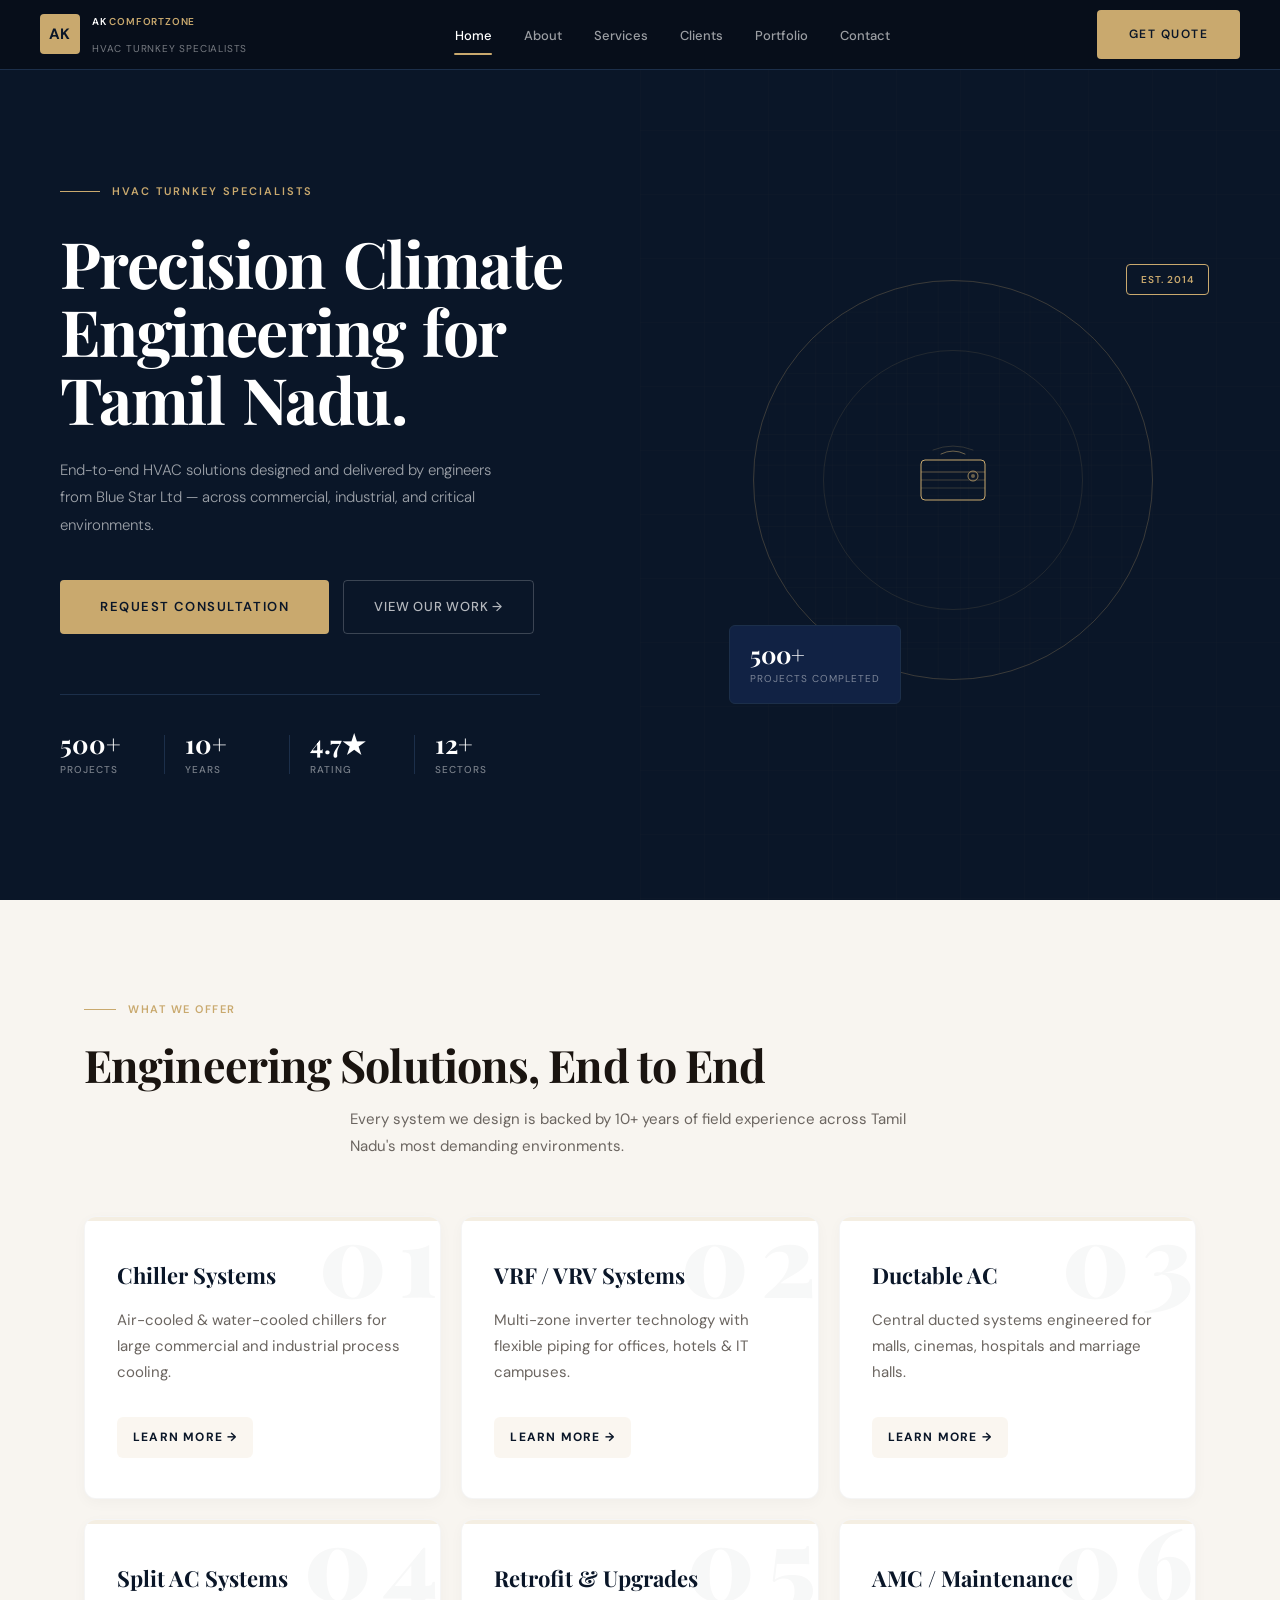
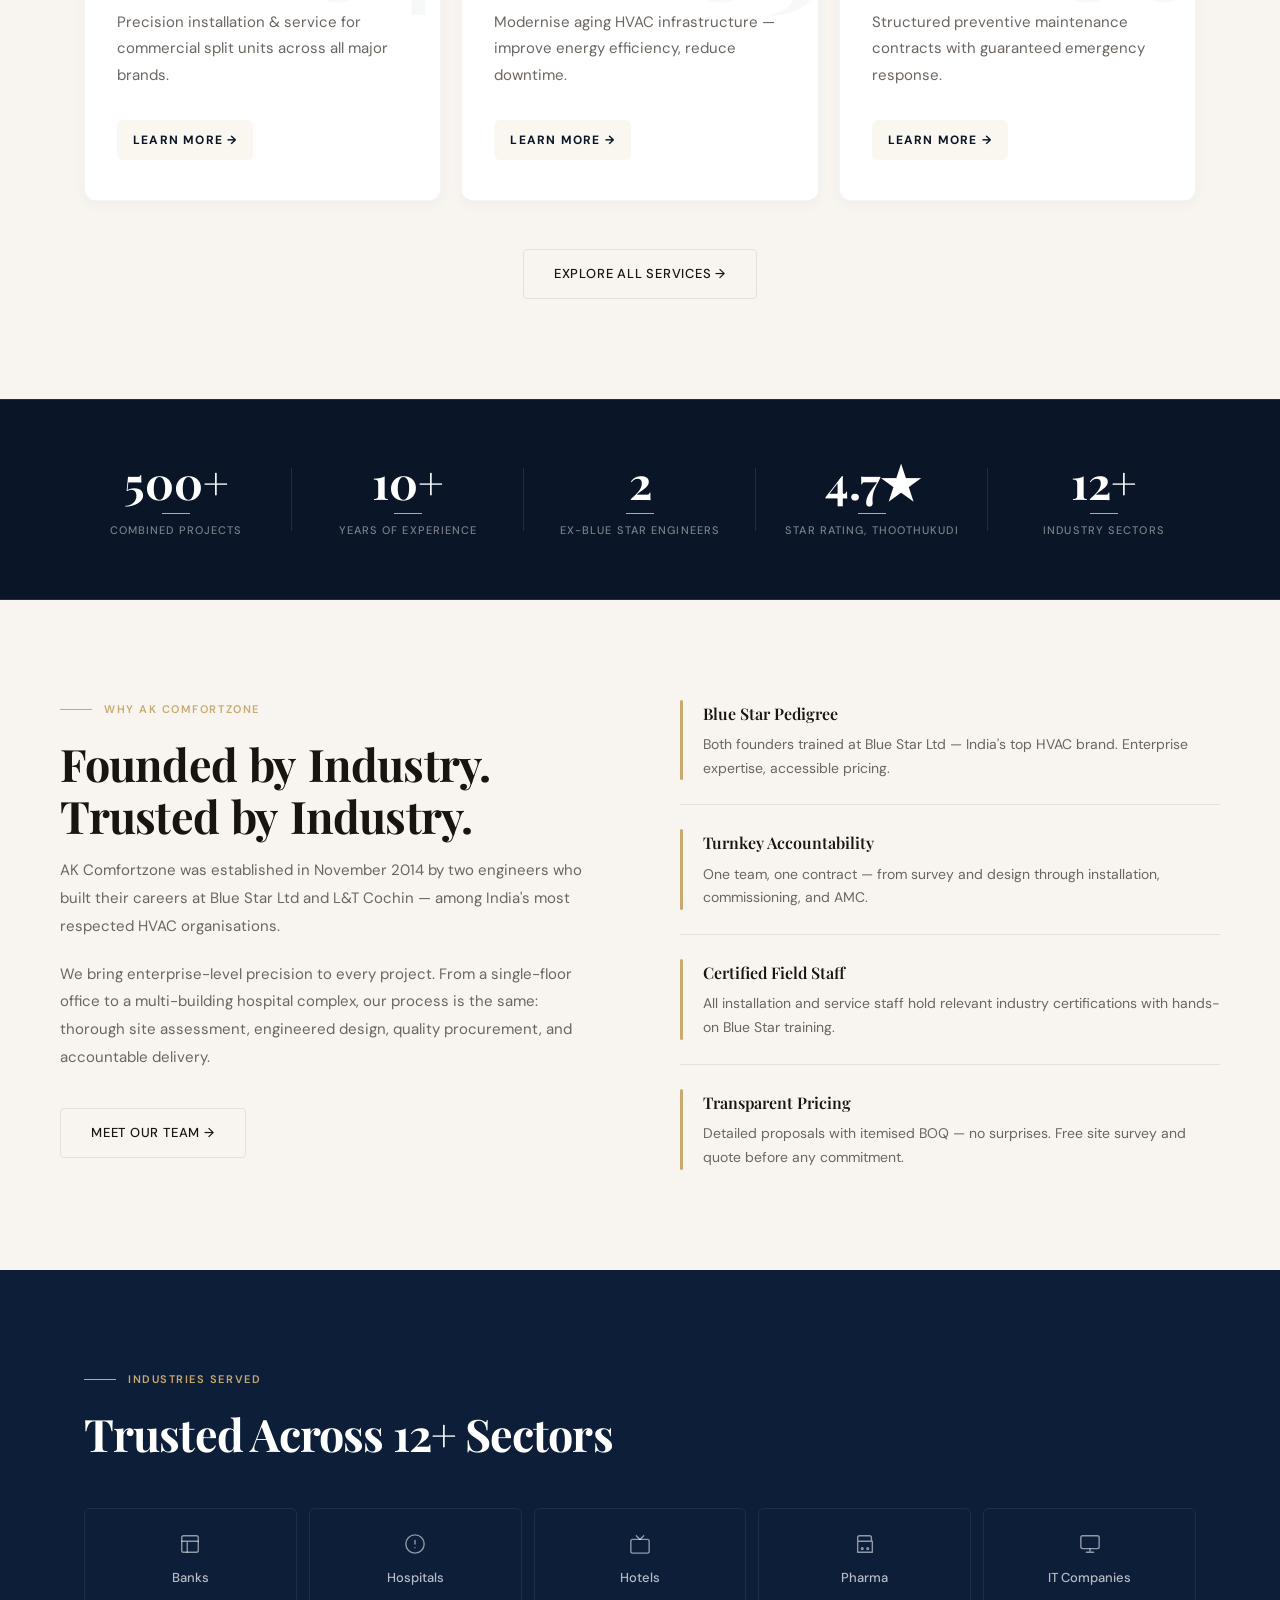
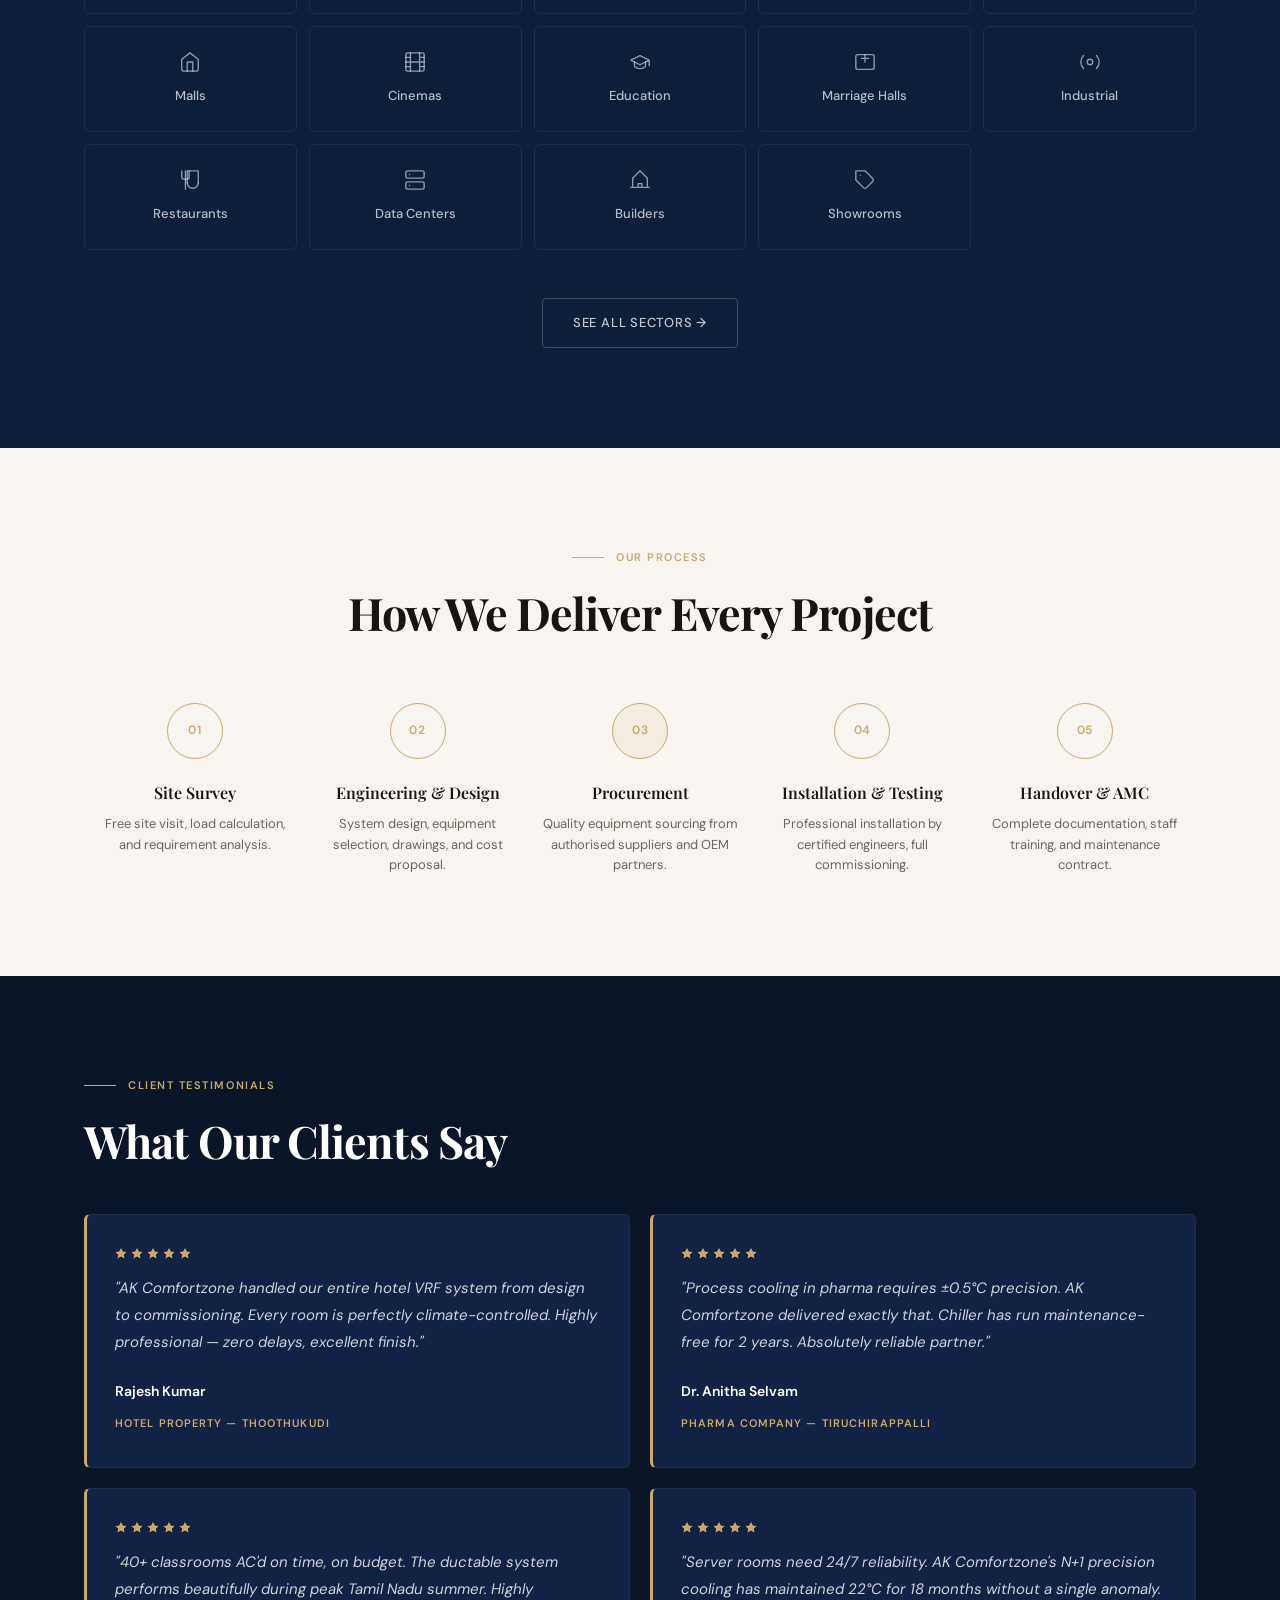
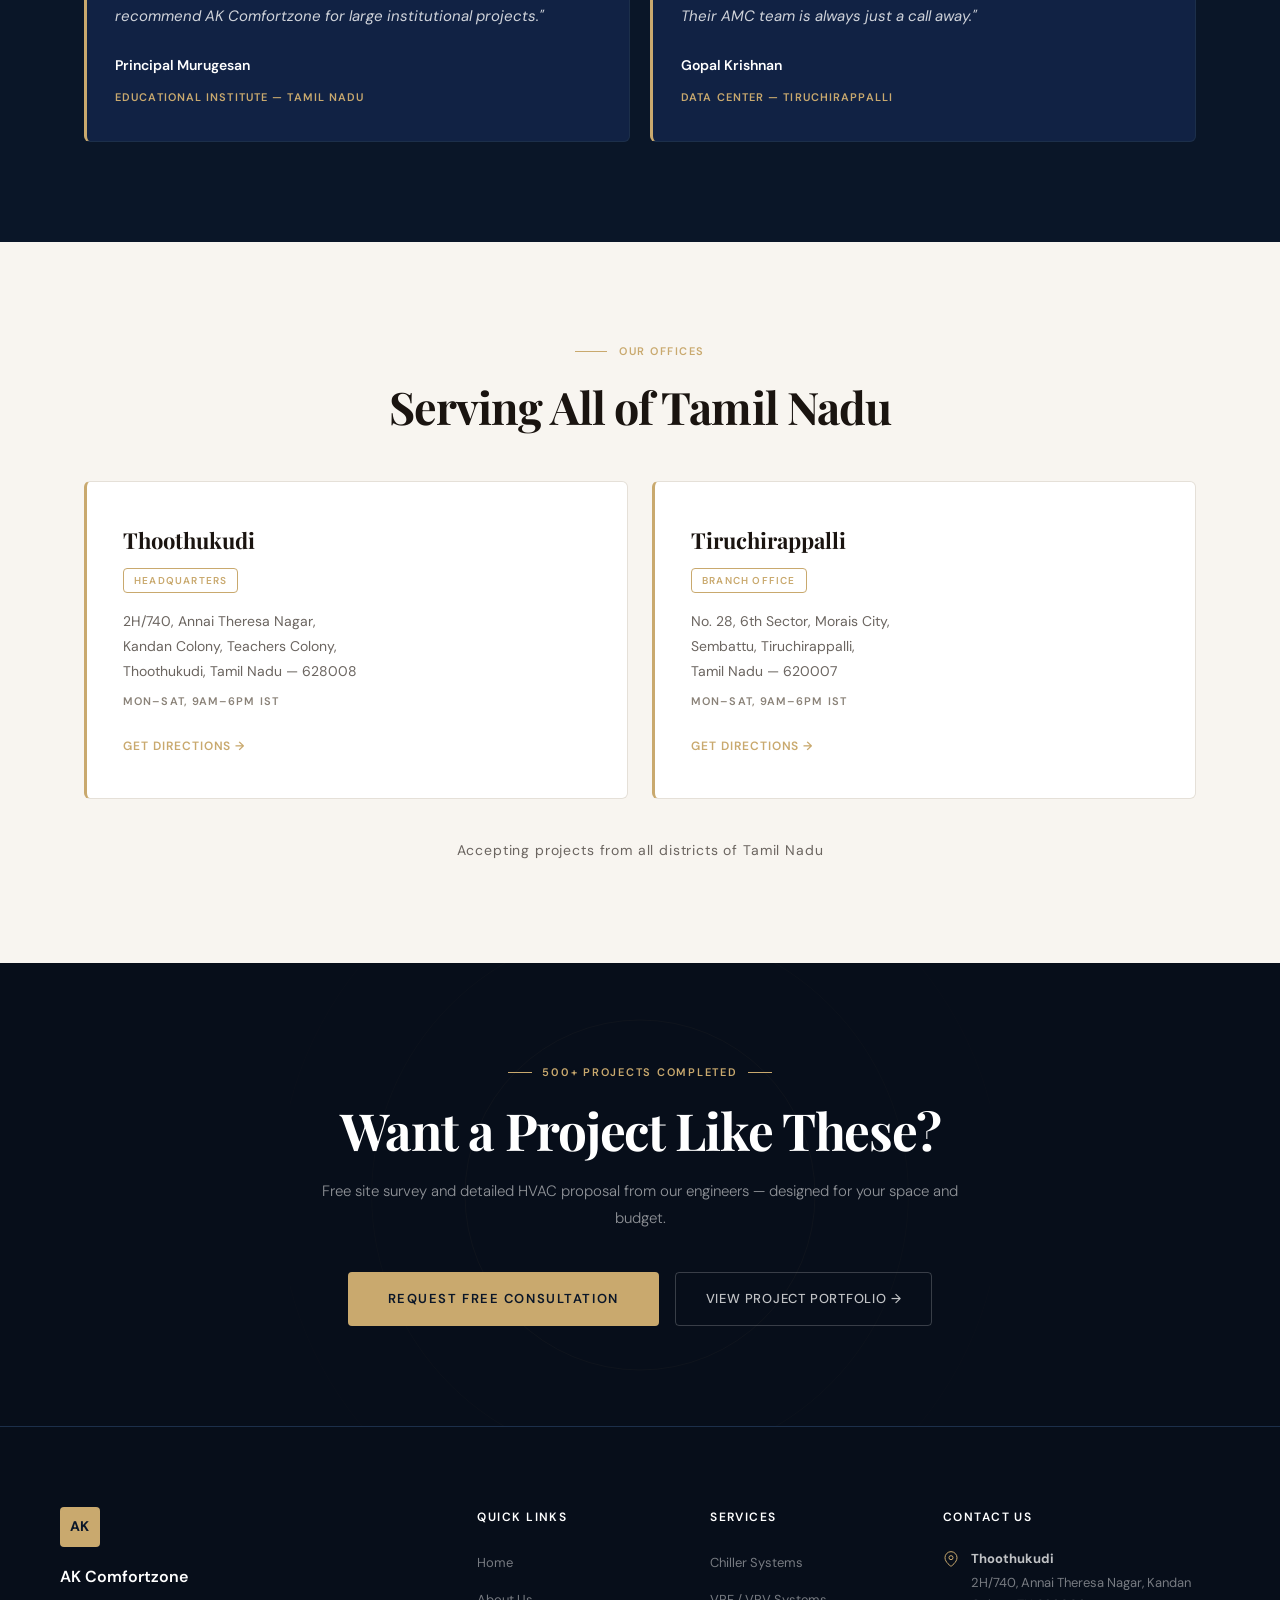
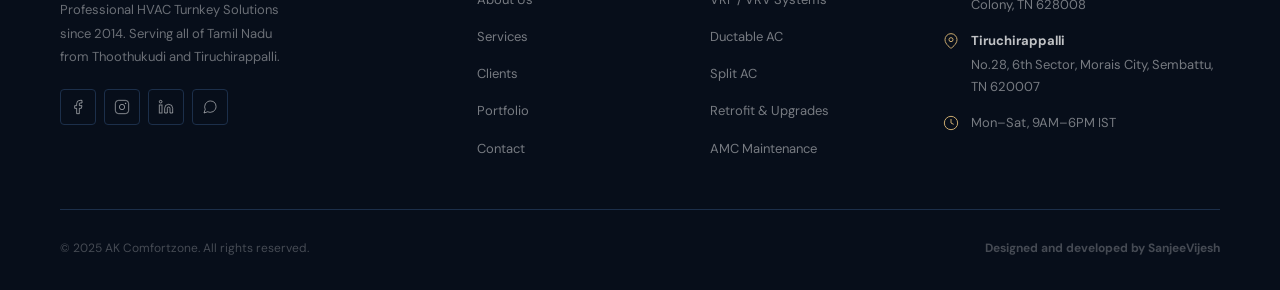
==== commit ab89bc93: "fix: mobile navbar company name & hamburger drawer not showing" ====
--- a/index.html
+++ b/index.html
@@ -20,6 +20,43 @@
   <link rel="stylesheet" href="css/style.css"/>
   <link rel="stylesheet" href="css/home.css"/>
   <link rel="stylesheet" href="css/responsive.css"/>
+  <!-- Local Business Structured Data for SEO -->
+  <script type="application/ld+json">
+  {
+    "@context": "https://schema.org",
+    "@type": "HVACBusiness",
+    "name": "AK Comfortzone",
+    "image": "https://akcomfortzone.in/assets/favicon.png",
+    "telephone": "+918754424085",
+    "email": "info@akcomfortzone.in",
+    "url": "https://akcomfortzone.in",
+    "description": "Tamil Nadu's professional HVAC Turnkey Solutions since 2014.",
+    "address": [
+      {
+        "@type": "PostalAddress",
+        "streetAddress": "2H/740, Annai Theresa Nagar",
+        "addressLocality": "Thoothukudi",
+        "addressRegion": "TN",
+        "postalCode": "628008",
+        "addressCountry": "IN"
+      },
+      {
+        "@type": "PostalAddress",
+        "streetAddress": "No.28, 6th Sector, Morais City",
+        "addressLocality": "Tiruchirappalli",
+        "addressRegion": "TN",
+        "postalCode": "620007",
+        "addressCountry": "IN"
+      }
+    ],
+    "openingHours": "Mo-Sa 09:00-18:00",
+    "aggregateRating": {
+      "@type": "AggregateRating",
+      "ratingValue": "4.7",
+      "reviewCount": "120"
+    }
+  }
+  </script>
 </head>
 <body style="overflow-x:hidden;">
 
@@ -654,7 +691,7 @@
 
     <div class="footer-bottom">
       <p>© 2025 AK Comfortzone. All rights reserved.</p>
-      <p>Designed for akcomfortzone.in by Sanjeevijesh</p>
+      <p><strong>Designed and developed by SanjeeVijesh</strong></p>
     </div>
   </div>
 </footer>
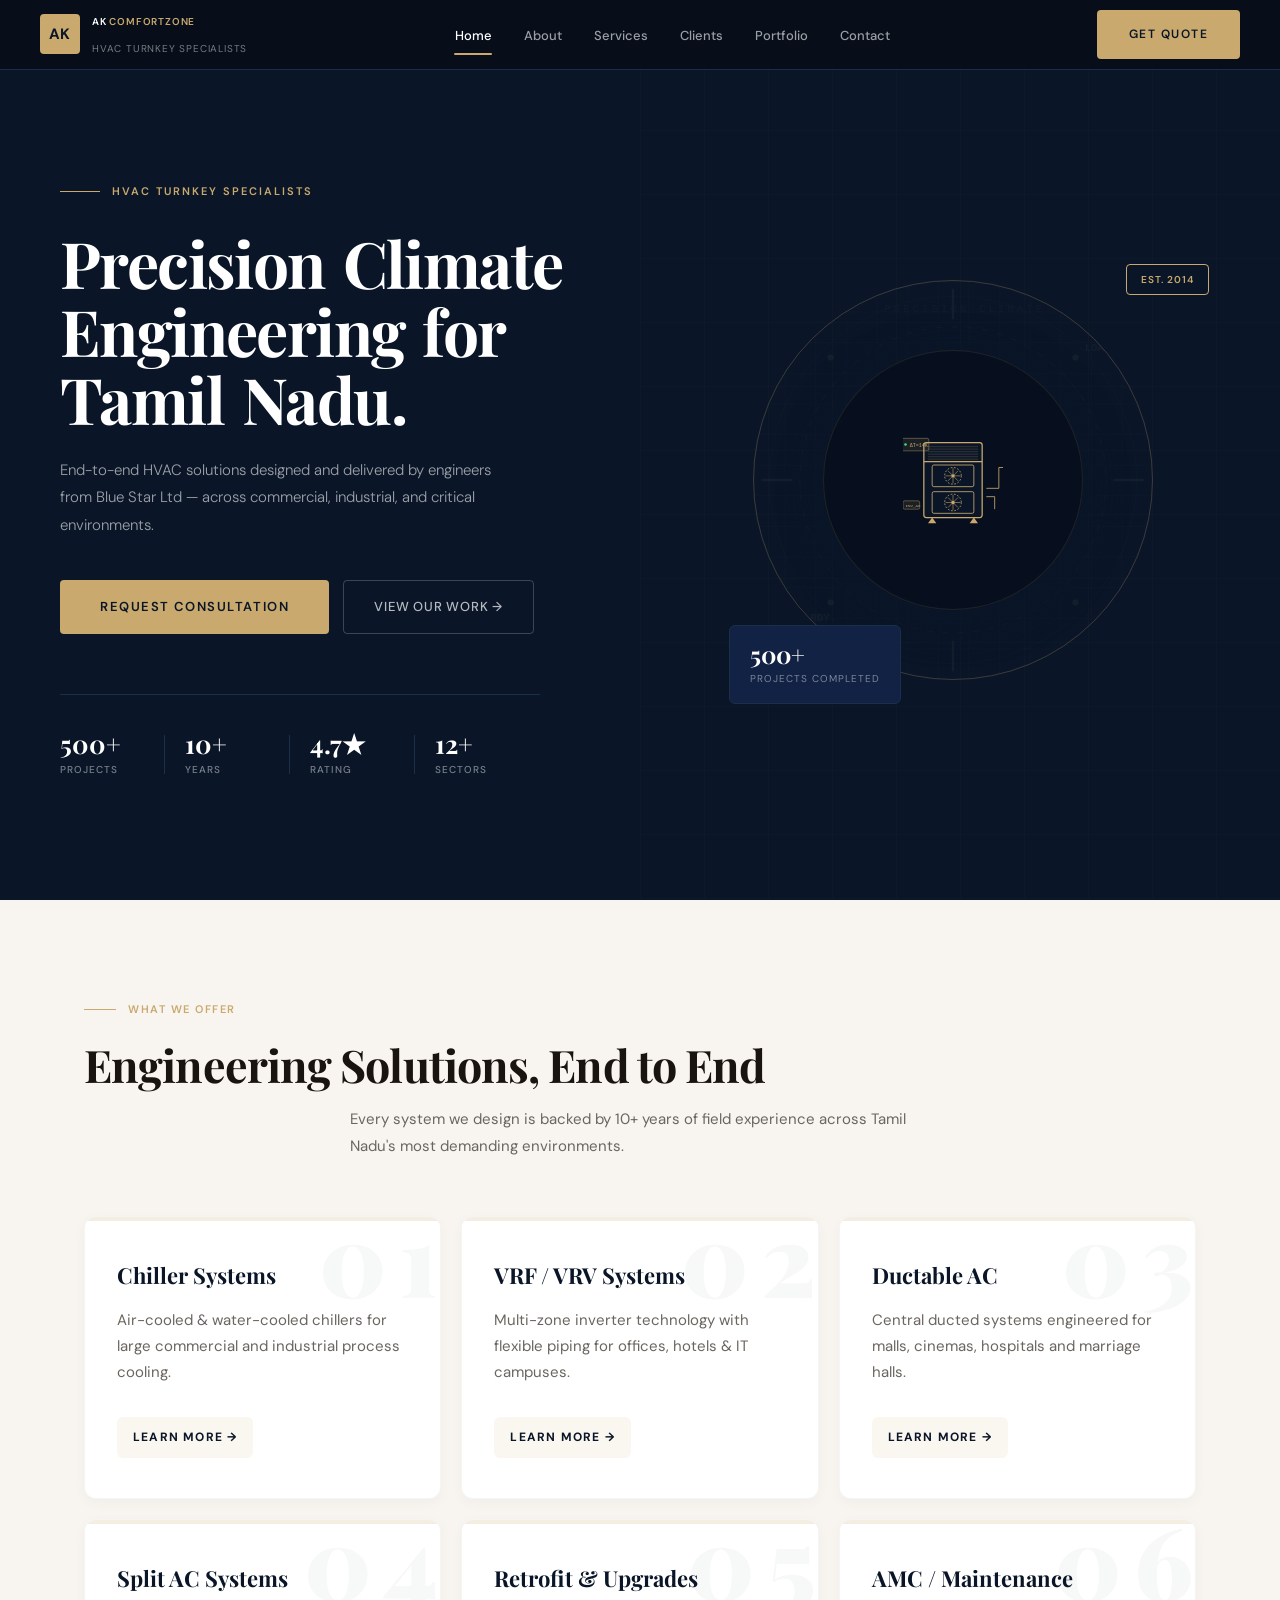
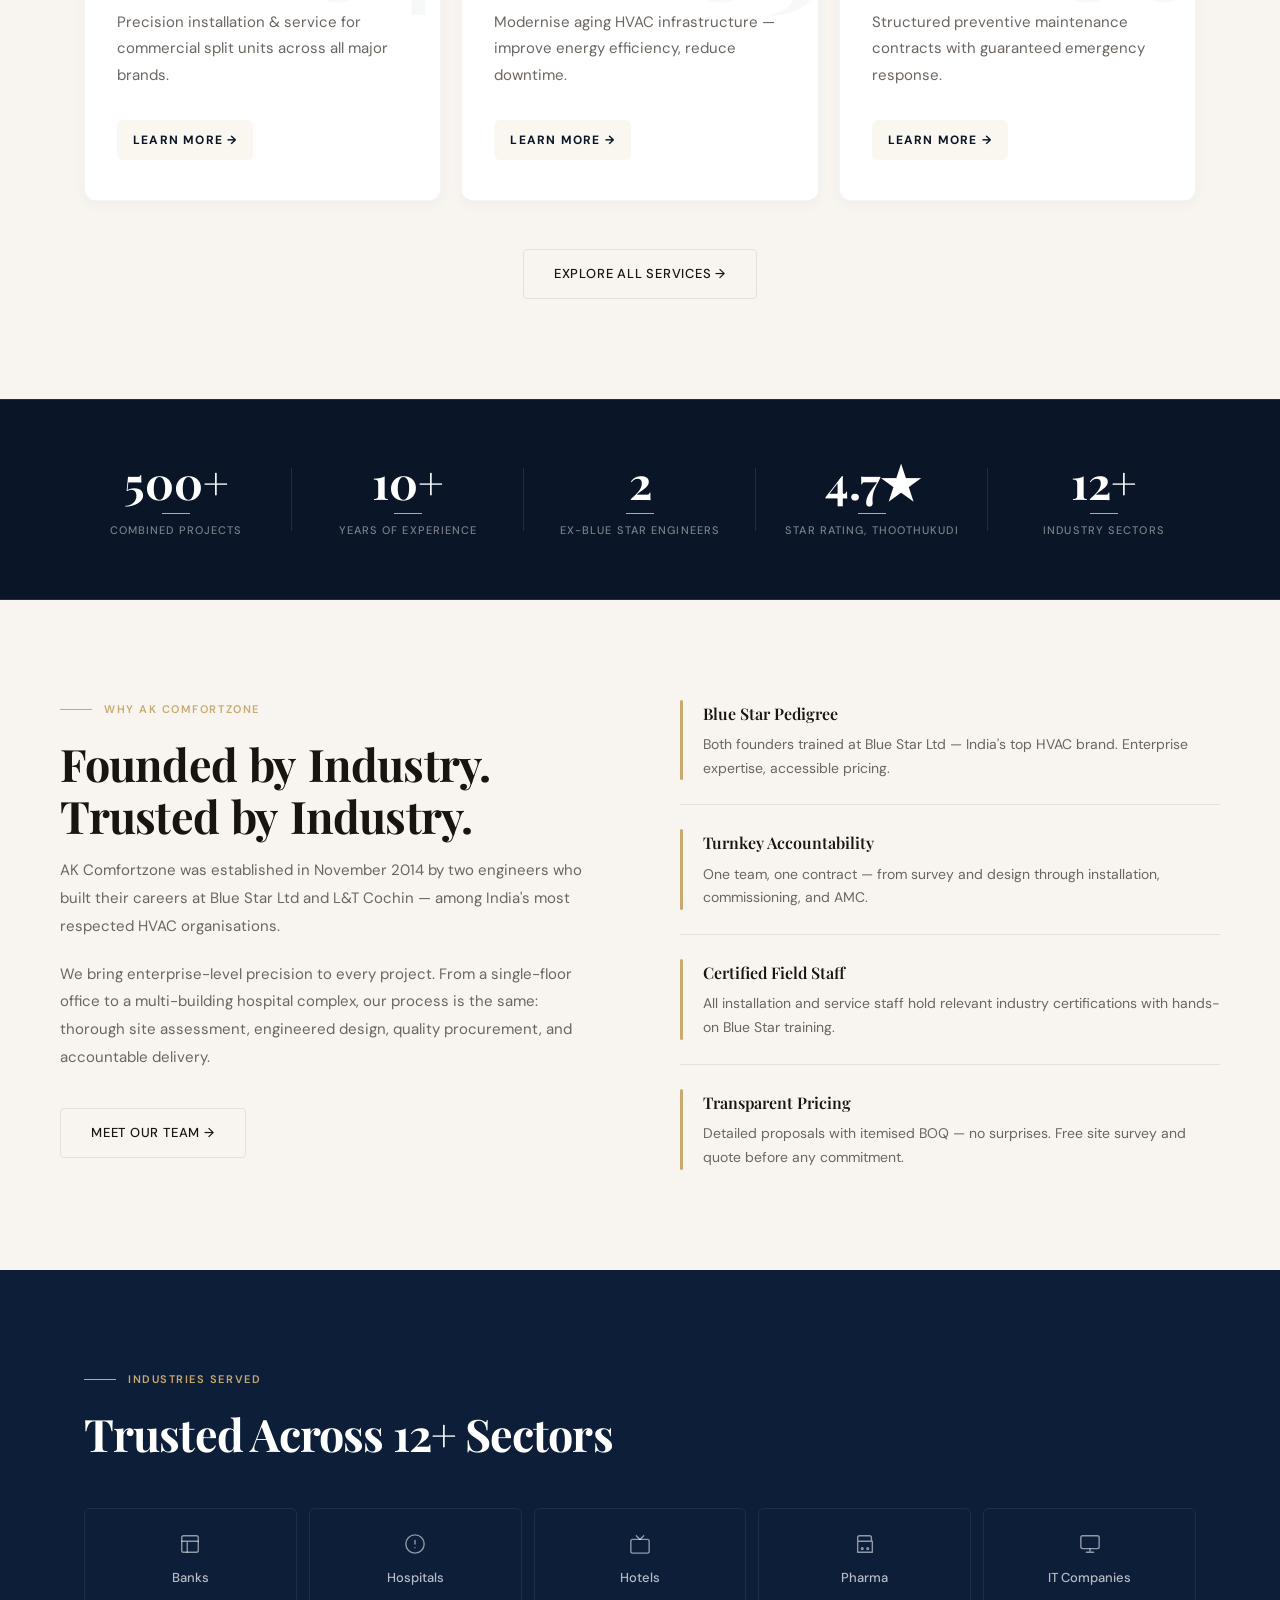
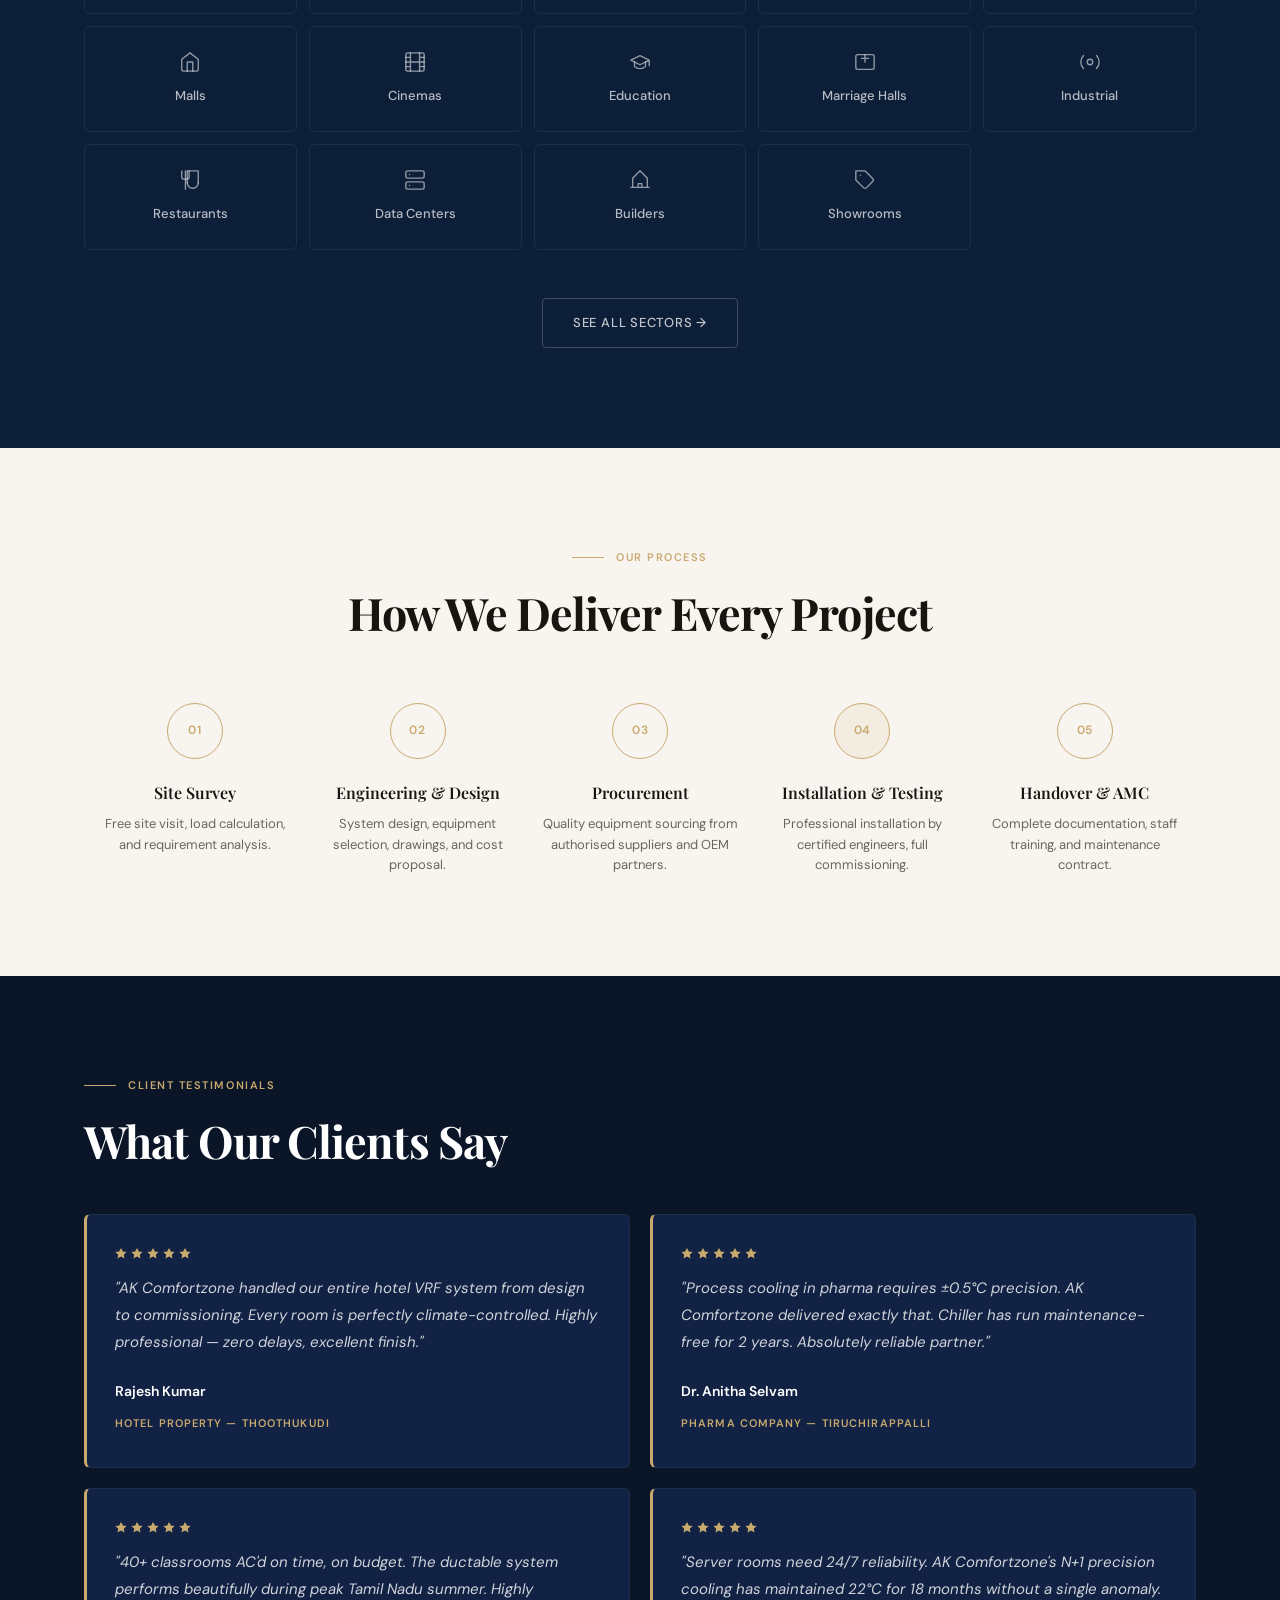
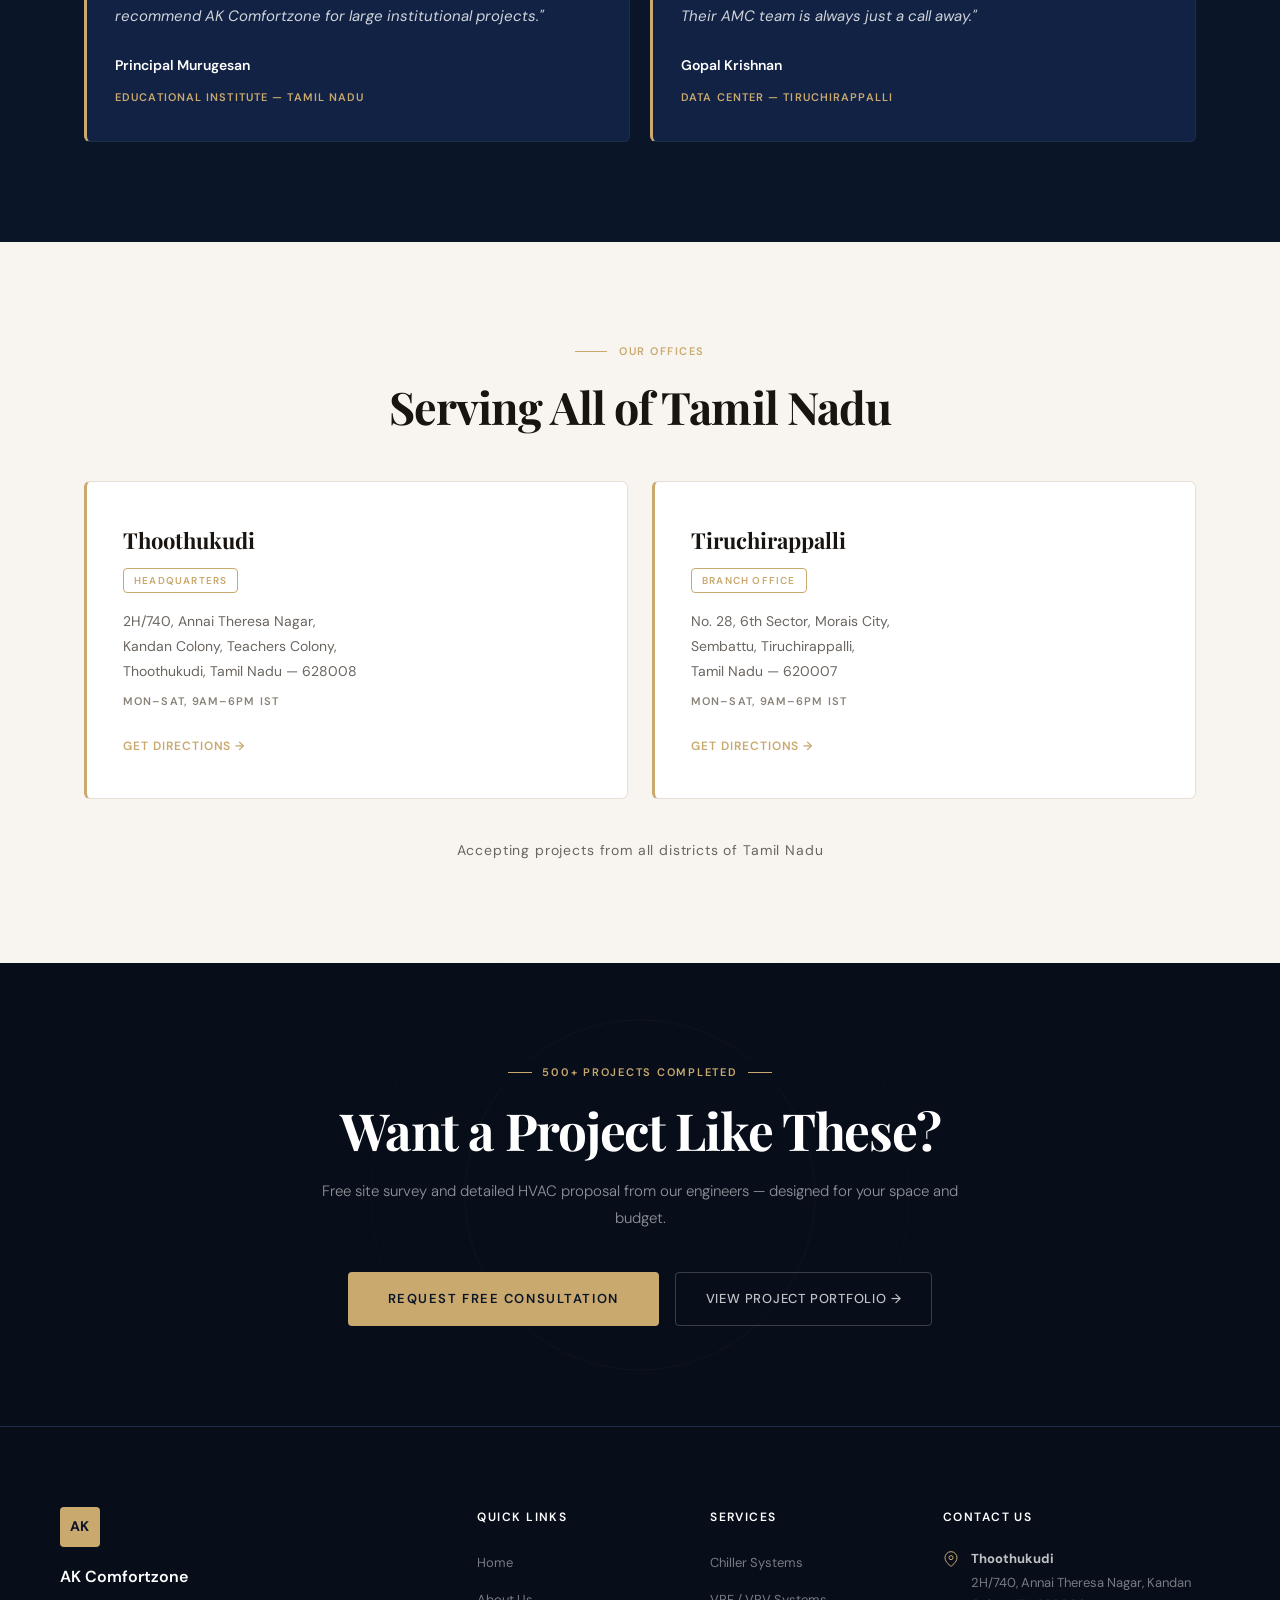
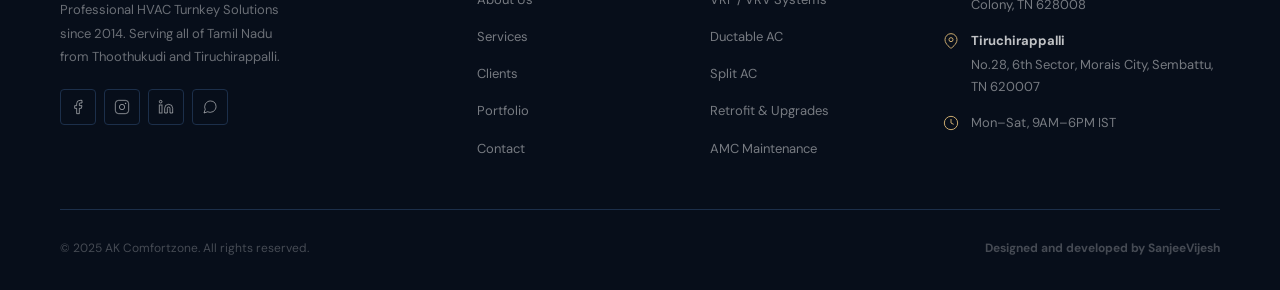
==== commit a2c64652: "fix: mobile navbar company name & hamburger drawer not showing" ====
--- a/index.html
+++ b/index.html
@@ -189,27 +189,82 @@
       <div class="hero-visual">
         <div class="hero-circle-outer">
           <div class="hero-grid-bg">
-            <svg width="100%" height="100%" viewBox="0 0 260 260">
+            <svg width="100%" height="100%" viewBox="0 0 260 260" aria-hidden="true">
               <defs>
                 <pattern id="innerGrid" x="0" y="0" width="20" height="20" patternUnits="userSpaceOnUse">
-                  <path d="M 20 0 L 0 0 0 20" fill="none" stroke="#C9A96E" stroke-width="0.5"/>
+                  <path d="M 20 0 L 0 0 0 20" fill="none" stroke="#C9A96E" stroke-width="0.3"/>
+                </pattern>
+                <pattern id="microGrid" x="0" y="0" width="4" height="4" patternUnits="userSpaceOnUse">
+                  <path d="M 4 0 L 0 0 0 4" fill="none" stroke="#C9A96E" stroke-width="0.1"/>
                 </pattern>
               </defs>
+              <!-- Grids -->
+              <rect width="260" height="260" fill="url(#microGrid)" opacity="0.3"/>
               <rect width="260" height="260" fill="url(#innerGrid)"/>
+              
+              <!-- Orbital Rings -->
+              <circle cx="130" cy="130" r="100" fill="none" stroke="#C9A96E" stroke-width="0.5" stroke-dasharray="4 6" opacity="0.8"/>
+              <circle cx="130" cy="130" r="120" fill="none" stroke="#C9A96E" stroke-width="0.3" opacity="0.6"/>
+              <circle cx="130" cy="130" r="70" fill="none" stroke="#C9A96E" stroke-width="0.5" stroke-dasharray="1 4" opacity="0.5"/>
+              
+              <!-- Outer Crosshairs -->
+              <path d="M5 130 H25 M235 130 H255 M130 5 V25 M130 235 V255" stroke="#C9A96E" stroke-width="1.5" opacity="0.9"/>
+              
+              <!-- Diagnostic Nodes & Text -->
+              <circle cx="50" cy="50" r="2" fill="#C9A96E"/>
+              <circle cx="210" cy="50" r="2" fill="#C9A96E"/>
+              <circle cx="50" cy="210" r="2" fill="#C9A96E"/>
+              <circle cx="210" cy="210" r="2" fill="#C9A96E"/>
+              
+              <text x="216" y="46" fill="#C9A96E" font-size="7" font-family="monospace" font-weight="600" opacity="0.8">LOAD: 100%</text>
+              <text x="20" y="222" fill="#C9A96E" font-size="7" font-family="monospace" font-weight="600" opacity="0.8">SYS-RDY</text>
+              <text x="85" y="20" fill="#C9A96E" font-size="7" font-family="monospace" letter-spacing="2" opacity="0.5">PRECISION CLIMATE</text>
             </svg>
           </div>
-          <div class="hero-circle-inner">
-            <svg width="80" height="80" viewBox="0 0 80 80" fill="none" xmlns="http://www.w3.org/2000/svg">
-              <!-- Stylized AC schematic -->
-              <rect x="8" y="20" width="64" height="40" rx="4" stroke="#C9A96E" stroke-width="1" fill="none"/>
-              <line x1="8" y1="32" x2="72" y2="32" stroke="#C9A96E" stroke-width="0.75" opacity="0.6"/>
-              <line x1="8" y1="40" x2="72" y2="40" stroke="#C9A96E" stroke-width="0.75" opacity="0.4"/>
-              <line x1="8" y1="48" x2="72" y2="48" stroke="#C9A96E" stroke-width="0.75" opacity="0.3"/>
-              <circle cx="60" cy="36" r="5" stroke="#C9A96E" stroke-width="0.75" fill="none"/>
-              <circle cx="60" cy="36" r="2" fill="#C9A96E" opacity="0.5"/>
-              <!-- Airflow lines -->
-              <path d="M28 14 Q40 8 52 14" stroke="#C9A96E" stroke-width="0.75" fill="none" stroke-linecap="round" opacity="0.7"/>
-              <path d="M20 10 Q40 2 60 10" stroke="#C9A96E" stroke-width="0.5" fill="none" stroke-linecap="round" opacity="0.4"/>
+          <div class="hero-circle-inner" style="box-shadow: 0 10px 40px rgba(10,22,40,0.8); background: rgba(7,14,26,0.7); backdrop-filter: blur(8px);">
+            <!-- High detail Industrial VRF Model SVG -->
+            <svg width="100" height="100" viewBox="0 0 120 120" fill="none" xmlns="http://www.w3.org/2000/svg">
+              <!-- Connectors -->
+              <path d="M100 70 H115 V45 H120 M100 80 H110 V95" stroke="#C9A96E" stroke-width="1" fill="none"/>
+              
+              <!-- Main Chassis -->
+              <rect x="25" y="15" width="70" height="90" rx="3" stroke="#C9A96E" stroke-width="1.5" fill="rgba(10,22,40,1)"/>
+              
+              <!-- Heat Exchange Fins -->
+              <g opacity="0.5" stroke="#C9A96E" stroke-width="0.5">
+                <line x1="30" y1="20" x2="90" y2="20"/>
+                <line x1="30" y1="23" x2="90" y2="23"/>
+                <line x1="30" y1="26" x2="90" y2="26"/>
+                <line x1="30" y1="29" x2="90" y2="29"/>
+                <line x1="30" y1="32" x2="90" y2="32"/>
+                <line x1="30" y1="35" x2="90" y2="35"/>
+              </g>
+              
+              <line x1="25" y1="38" x2="95" y2="38" stroke="#C9A96E" stroke-width="1.5"/>
+              
+              <!-- Upper Fan Unit -->
+              <rect x="35" y="42" width="50" height="26" rx="2" stroke="#C9A96E" stroke-width="1" fill="none"/>
+              <circle cx="60" cy="55" r="10" stroke="#C9A96E" stroke-width="1" stroke-dasharray="2 2"/>
+              <circle cx="60" cy="55" r="2" fill="#C9A96E"/>
+              <path d="M60 46 V64 M51 55 H69 M54 49 L66 61 M54 61 L66 49" stroke="#C9A96E" stroke-width="0.75" opacity="0.9"/>
+              
+              <!-- Lower Fan Unit -->
+              <rect x="35" y="74" width="50" height="26" rx="2" stroke="#C9A96E" stroke-width="1" fill="none"/>
+              <circle cx="60" cy="87" r="10" stroke="#C9A96E" stroke-width="1" stroke-dasharray="2 2"/>
+              <circle cx="60" cy="87" r="2" fill="#C9A96E"/>
+              <path d="M60 78 V96 M51 87 H69 M54 81 L66 93 M54 93 L66 81" stroke="#C9A96E" stroke-width="0.75" opacity="0.9"/>
+              
+              <!-- Base Mounts -->
+              <path d="M35 105 L30 112 H40 Z" fill="#C9A96E"/>
+              <path d="M85 105 L80 112 H90 Z" fill="#C9A96E"/>
+              
+              <!-- UI Status Overlays -->
+              <rect x="-5" y="10" width="36" height="15" rx="2" fill="rgba(201,169,110,0.1)" stroke="#C9A96E" stroke-width="0.5"/>
+              <circle cx="3" cy="17.5" r="1.5" fill="#4ade80"/>
+              <text x="8" y="20" fill="#C9A96E" font-size="6" font-family="monospace">ΔT=14K</text>
+              
+              <rect x="0" y="85" width="20" height="10" rx="2" fill="rgba(201,169,110,0.1)" stroke="#C9A96E" stroke-width="0.5"/>
+              <text x="3" y="92" fill="#C9A96E" font-size="5" font-family="monospace">INV_AC</text>
             </svg>
           </div>
         </div>
